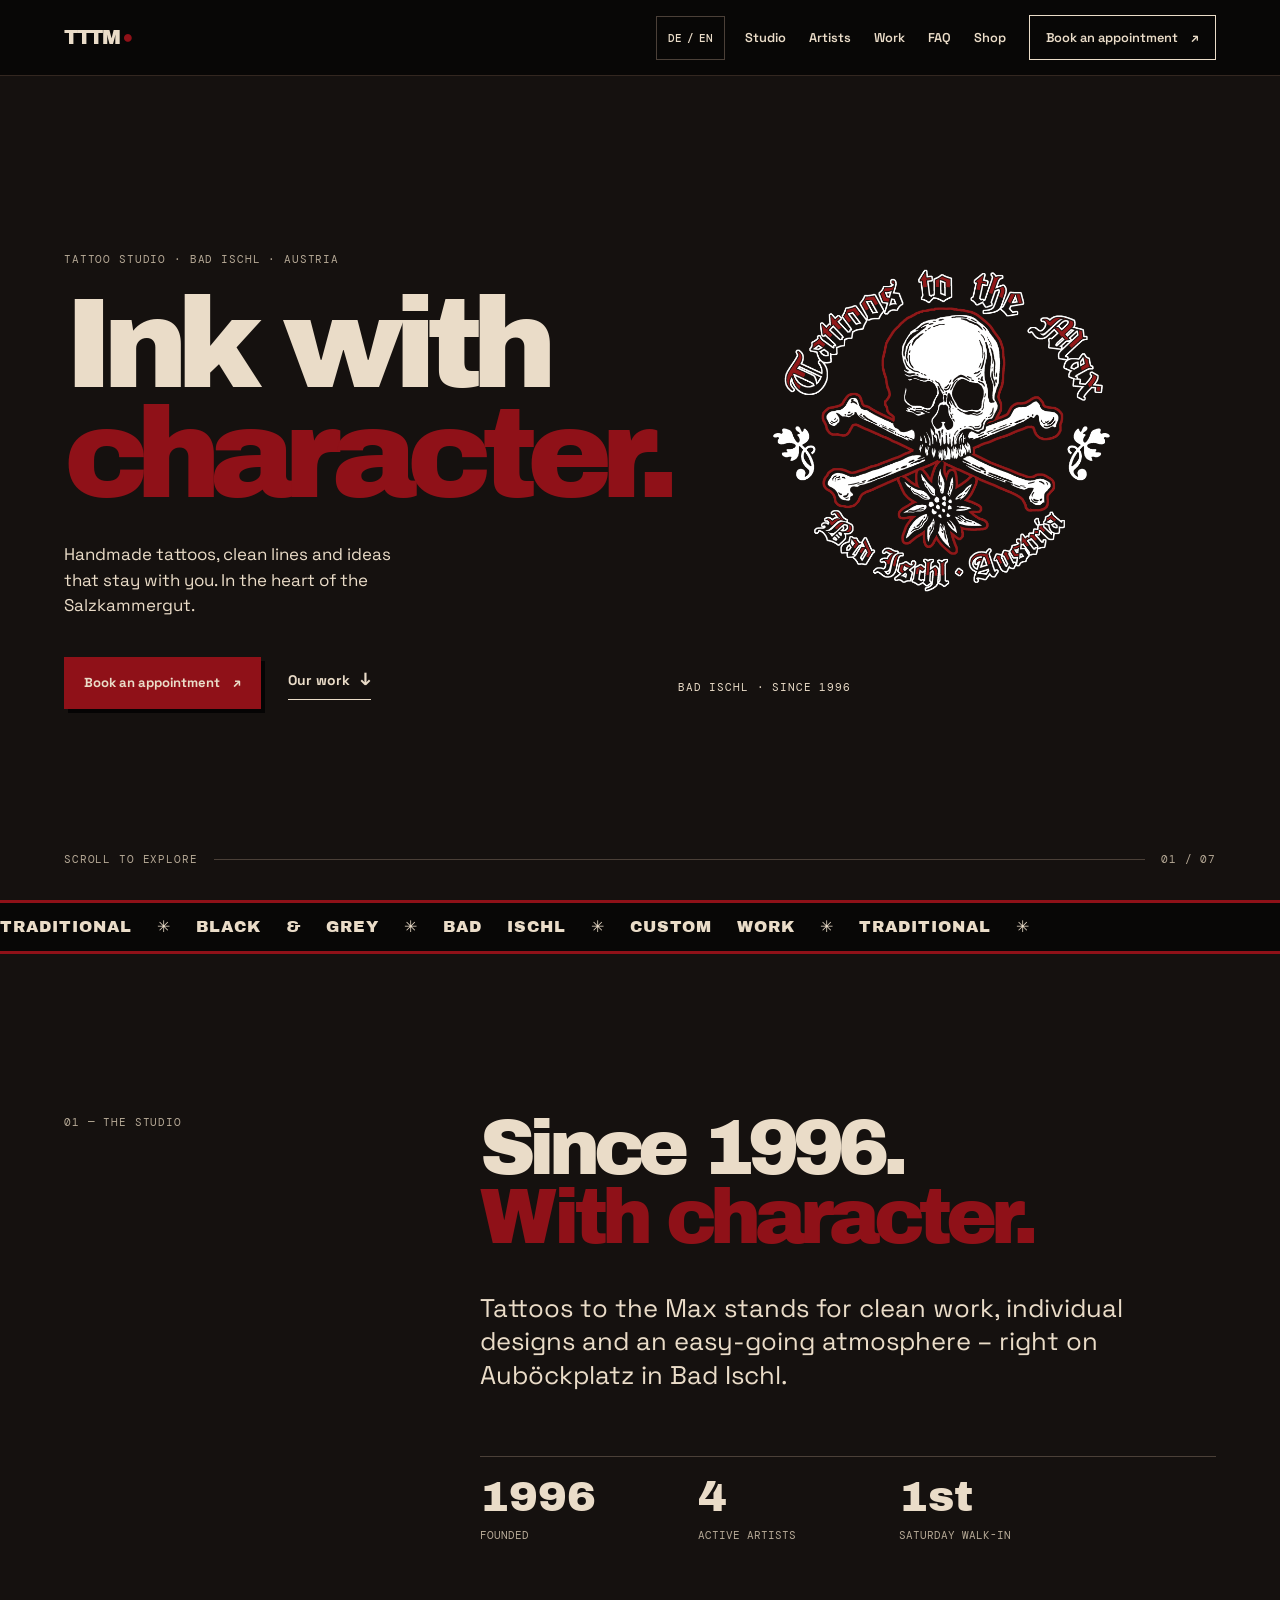
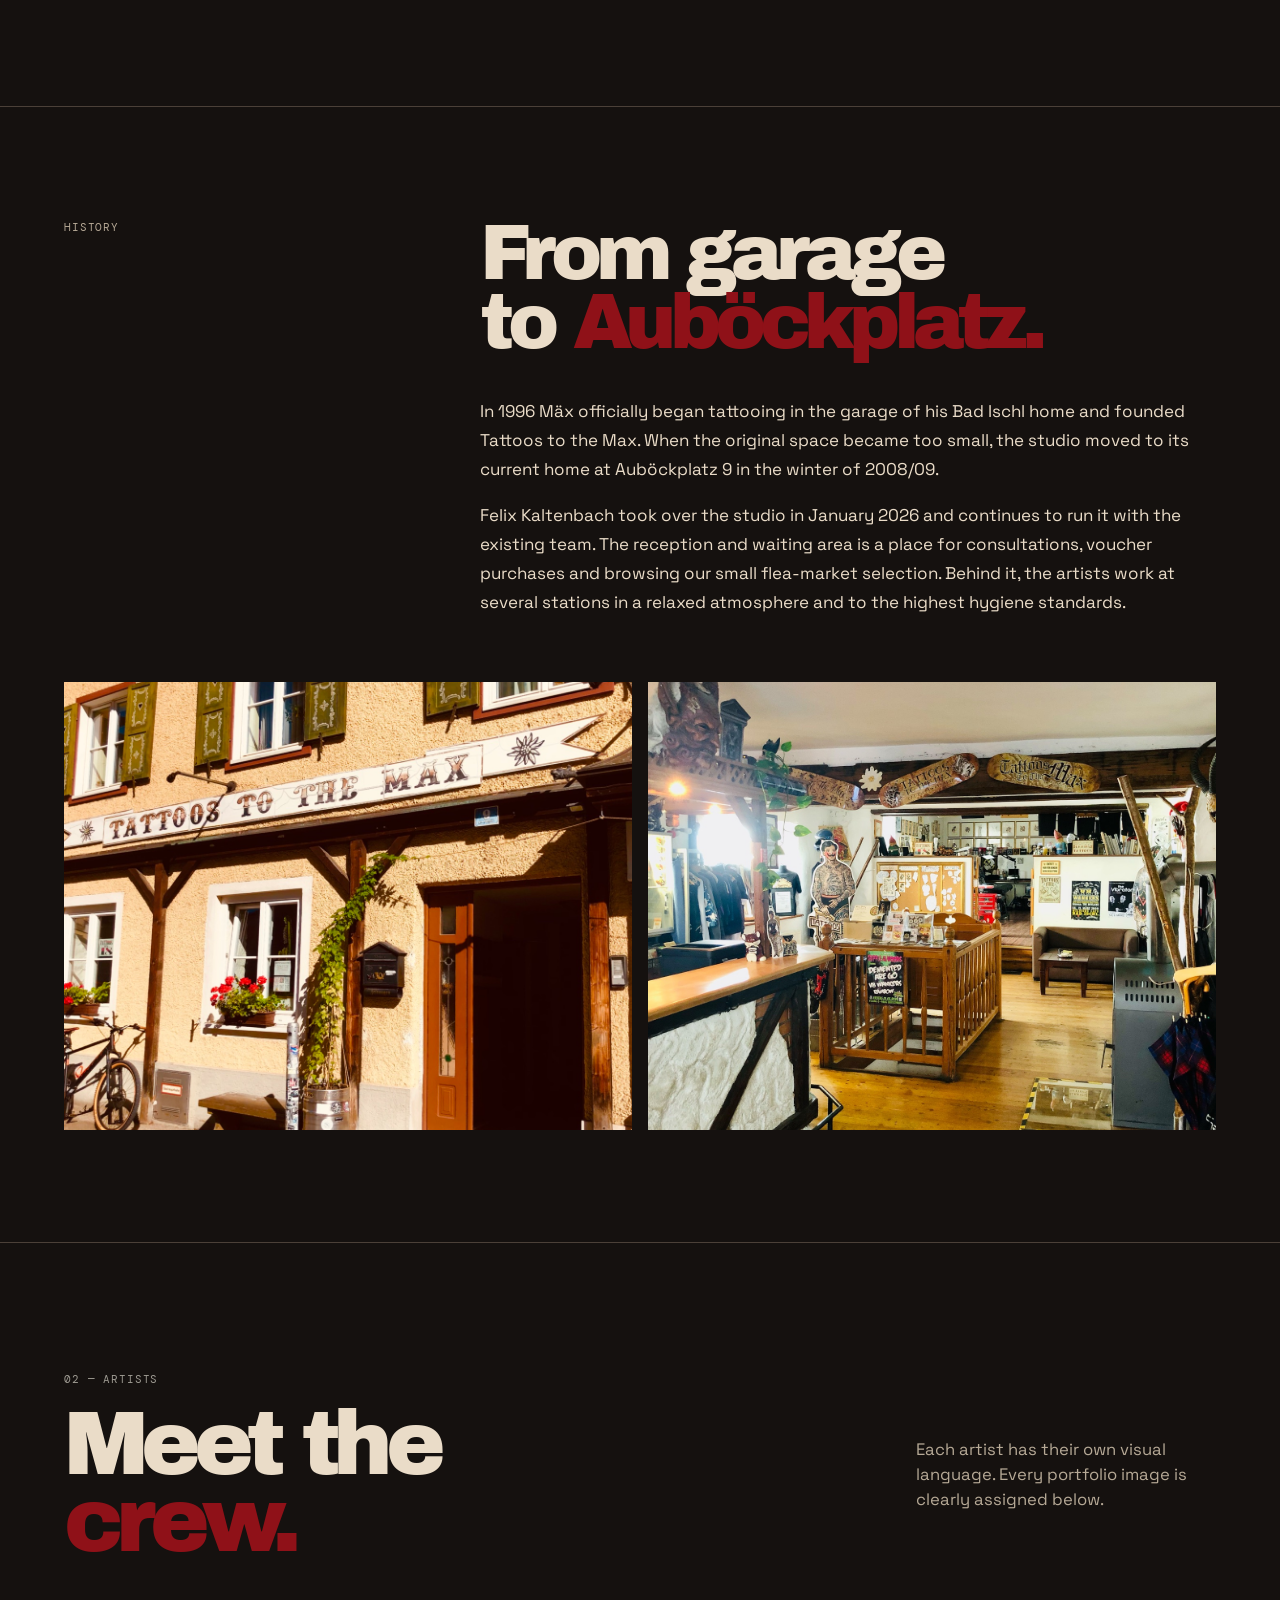
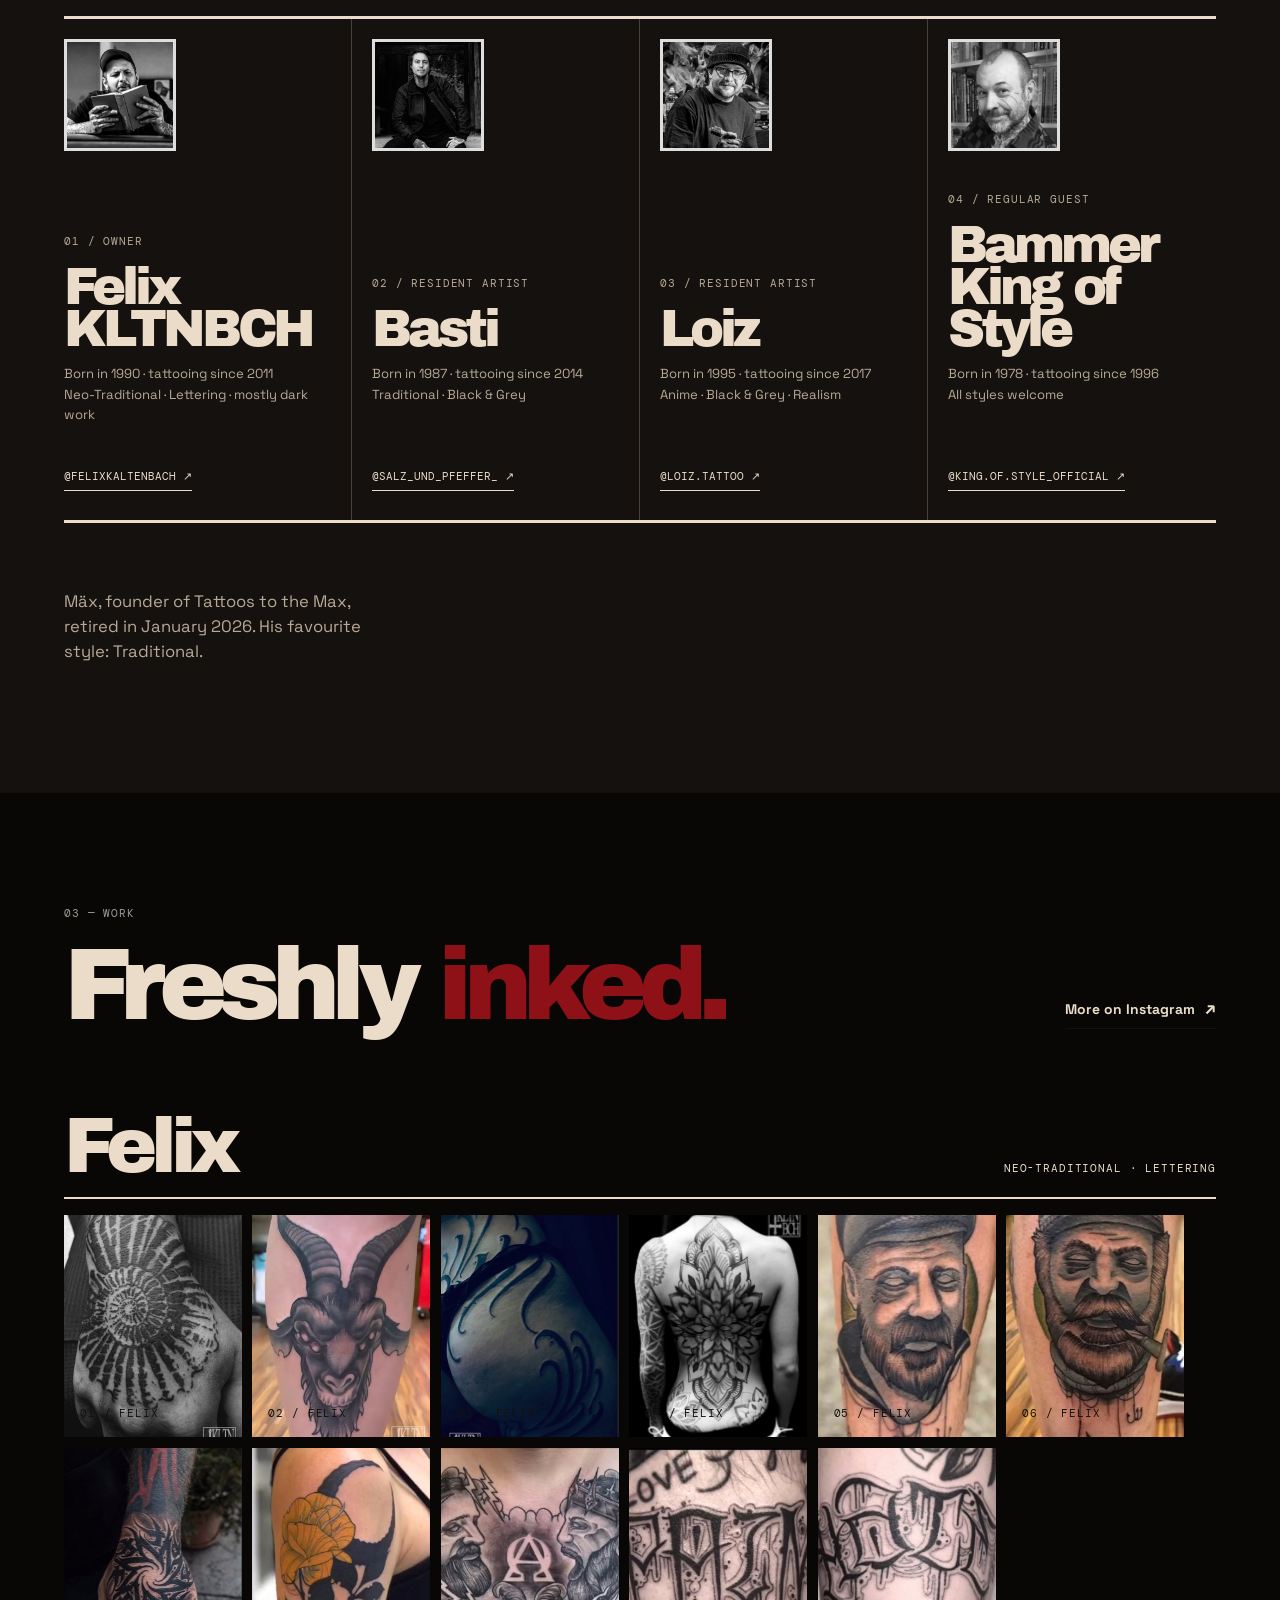
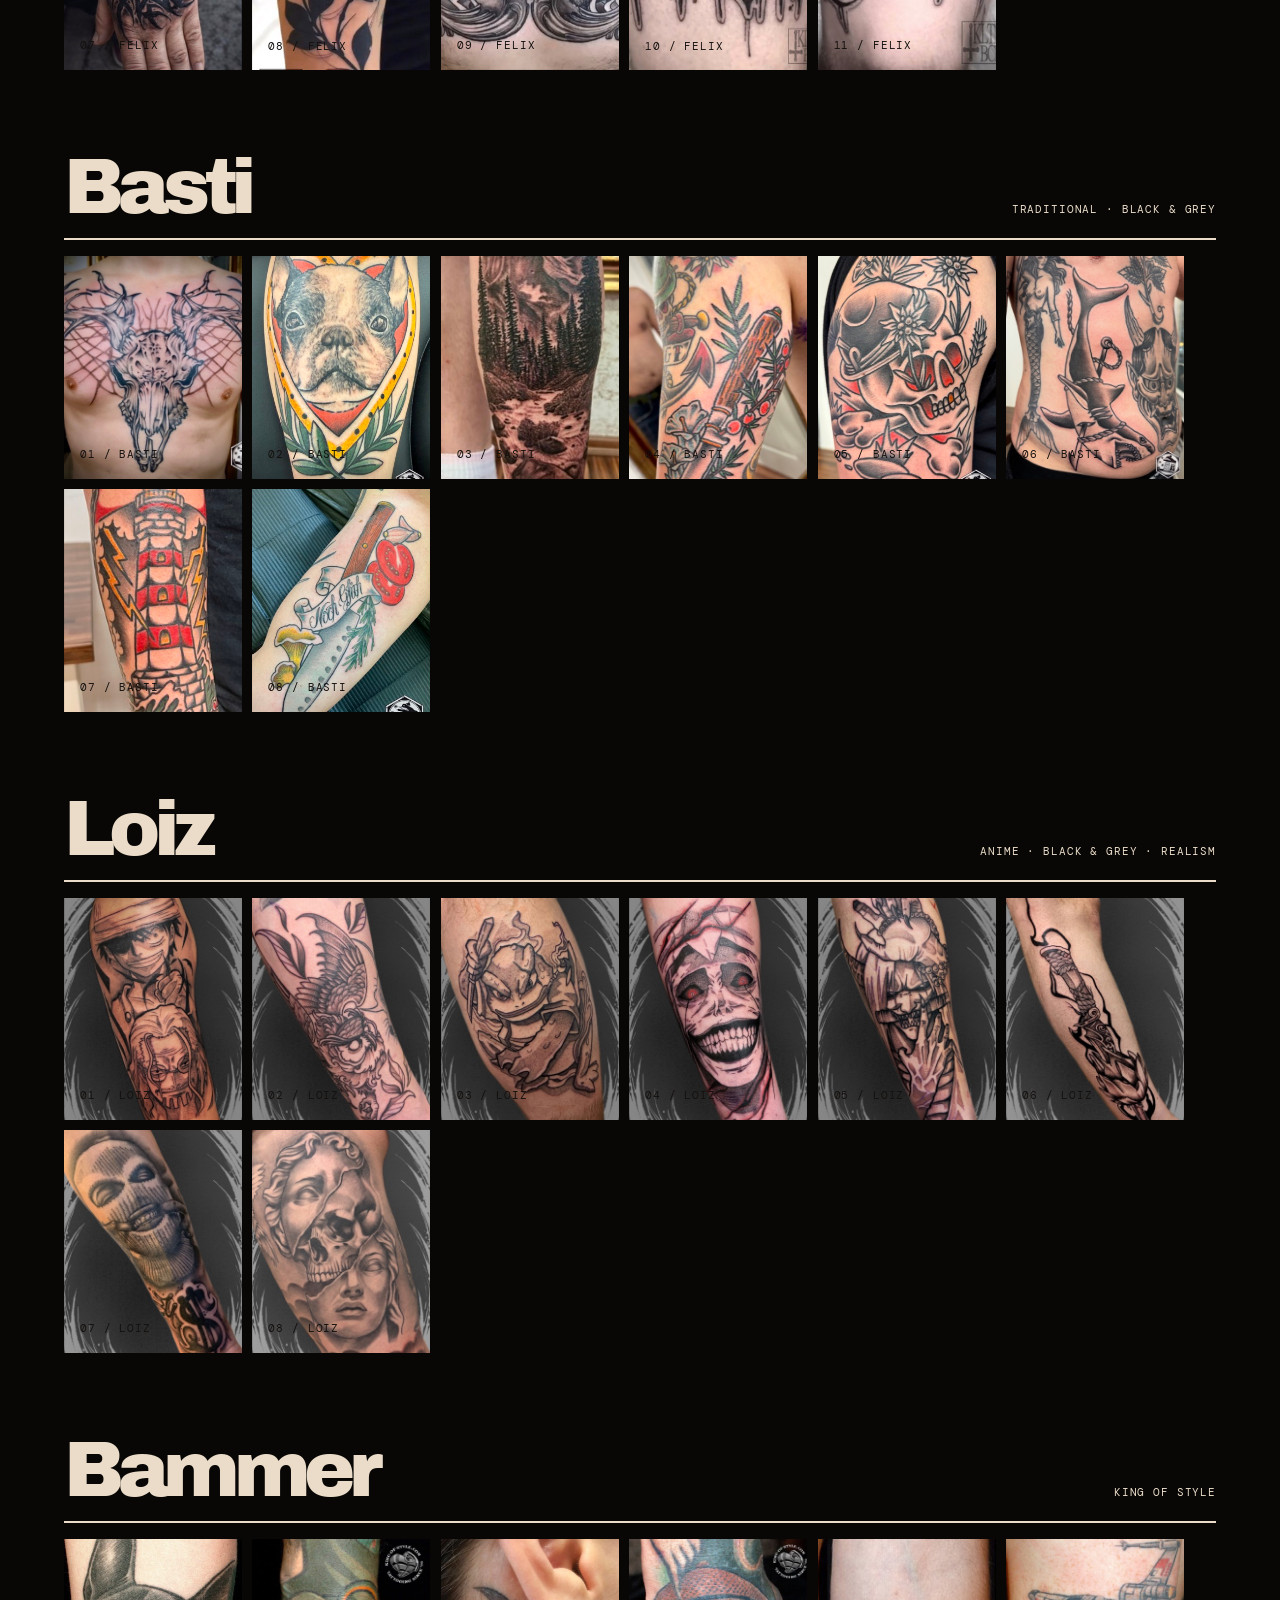
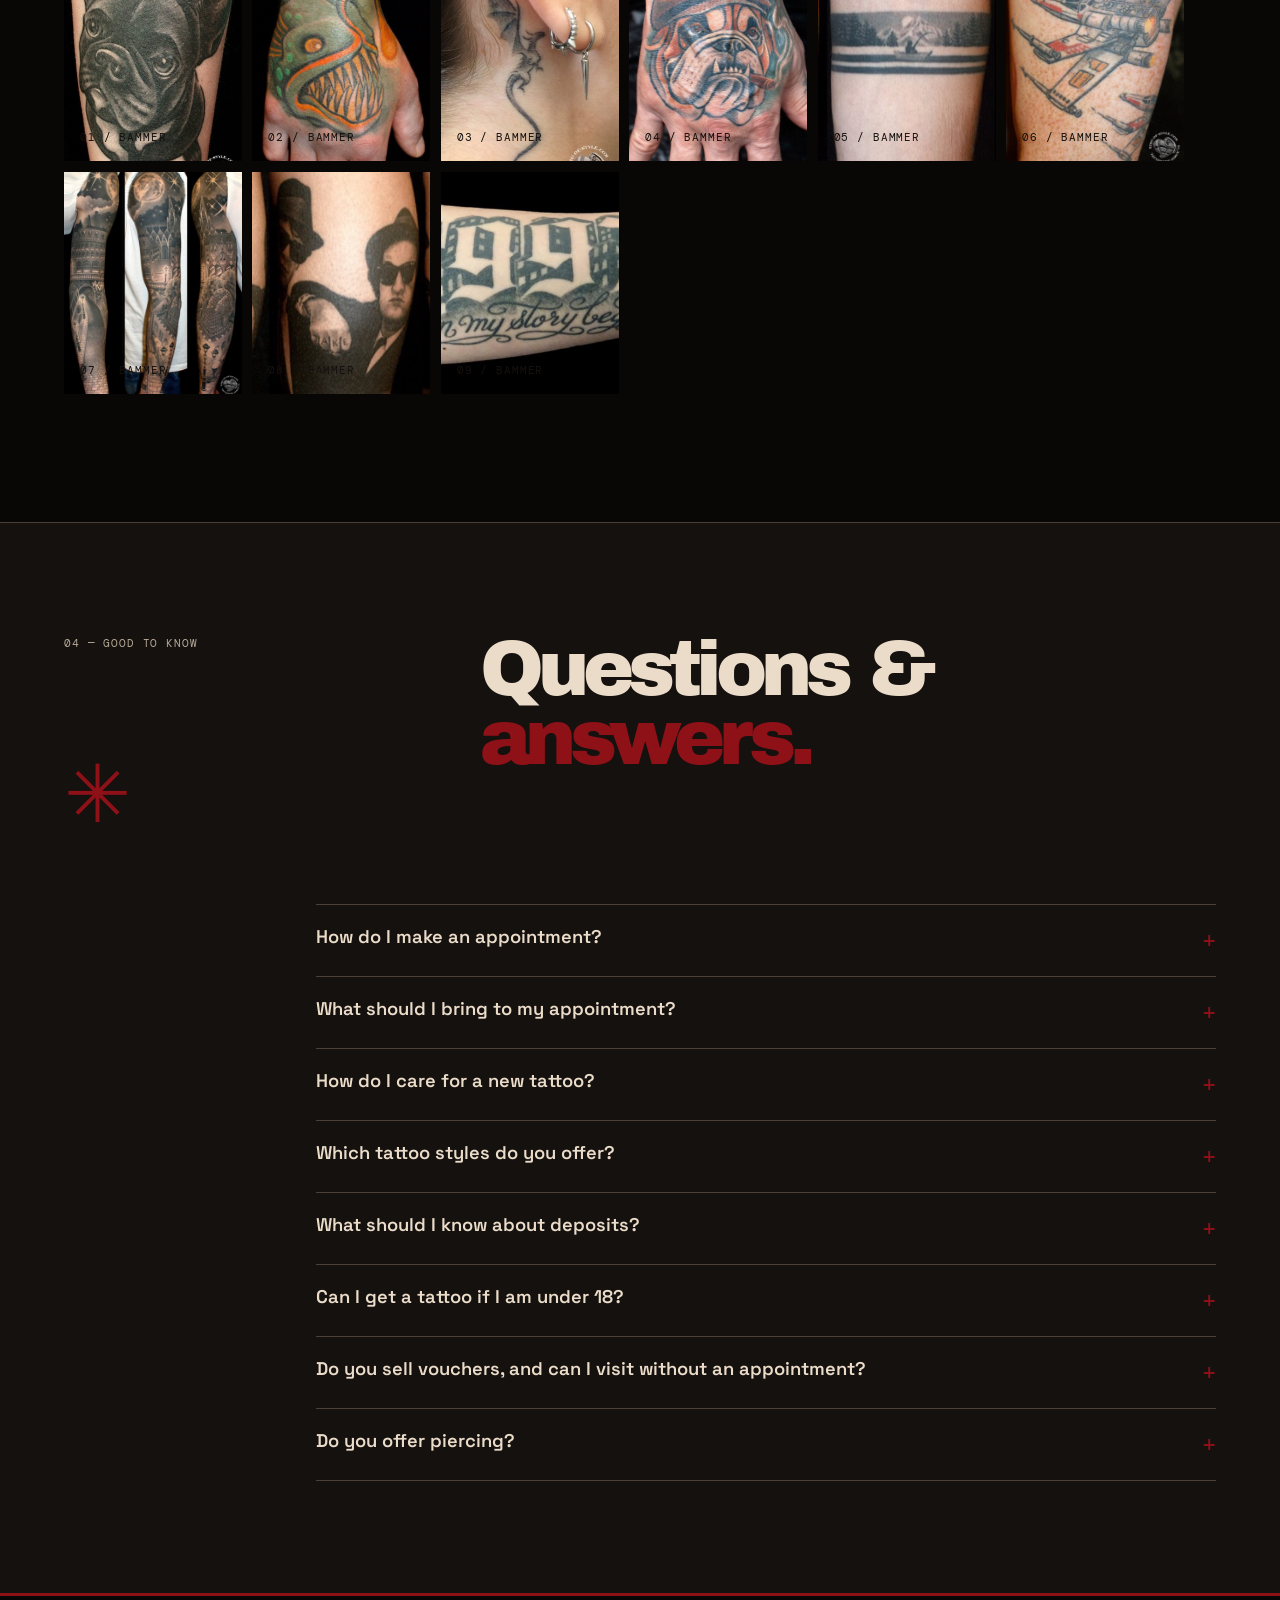
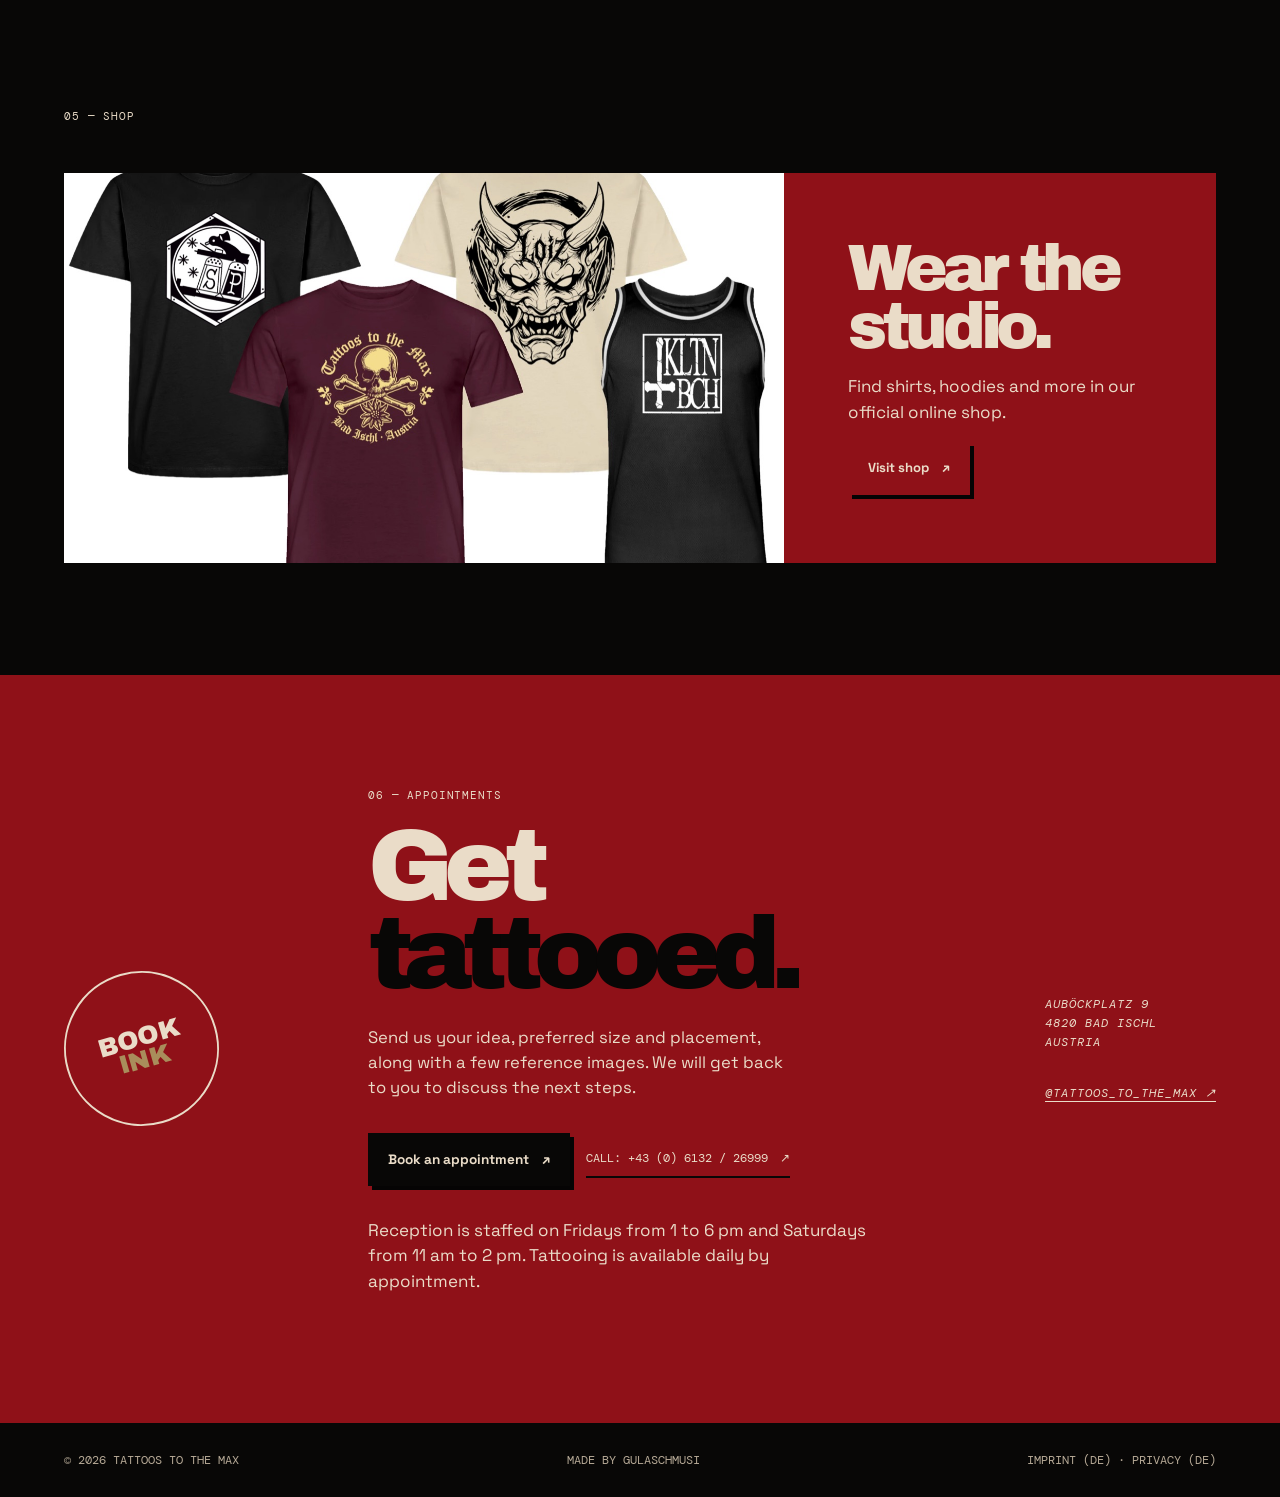
==== en/index.html @ 8491cf9b "update" ====
<!doctype html>
<html lang="en">
<head>
  <meta charset="UTF-8" /><meta name="viewport" content="width=device-width, initial-scale=1.0" />
  <meta name="description" content="Custom tattoos in Bad Ischl since 1996: Traditional, Black &amp; Grey, Realism, Anime, Lettering and more. Appointments and monthly walk-ins." />
  <meta name="robots" content="index,follow,max-image-preview:large" />
  <link rel="canonical" href="https://tattoostothemax.at/en/" /><link rel="alternate" hreflang="de" href="https://tattoostothemax.at/" /><link rel="alternate" hreflang="en" href="https://tattoostothemax.at/en/" /><link rel="alternate" hreflang="x-default" href="https://tattoostothemax.at/" />
  <meta property="og:type" content="website" /><meta property="og:locale" content="en_AT" /><meta property="og:locale:alternate" content="de_AT" /><meta property="og:site_name" content="Tattoos to the Max" />
  <meta property="og:title" content="Tattoo Studio in Bad Ischl | Tattoos to the Max" /><meta property="og:description" content="Custom tattoos, monthly walk-ins and personal consultations in the heart of Bad Ischl – since 1996." /><meta property="og:url" content="https://tattoostothemax.at/en/" /><meta property="og:image" content="https://tattoostothemax.at/assets/studio/brand/og-studio.jpg" /><meta property="og:image:width" content="1200" /><meta property="og:image:height" content="630" /><meta property="og:image:alt" content="Exterior of the Tattoos to the Max tattoo studio in Bad Ischl" />
  <meta name="twitter:card" content="summary_large_image" /><meta name="twitter:title" content="Tattoo Studio in Bad Ischl | Tattoos to the Max" /><meta name="twitter:description" content="Custom tattoos and personal consultations in Bad Ischl, Austria – since 1996." /><meta name="twitter:image" content="https://tattoostothemax.at/assets/studio/brand/og-studio.jpg" />
  <meta name="theme-color" content="#080706" /><link rel="icon" href="/favicon-512.png" type="image/png" sizes="512x512" /><link rel="apple-touch-icon" href="/apple-touch-icon-180.png" sizes="180x180" />
  <link rel="preconnect" href="https://fonts.googleapis.com" /><link rel="preconnect" href="https://fonts.gstatic.com" crossorigin />
  <link href="https://fonts.googleapis.com/css2?family=Archivo+Black&family=DM+Mono:wght@400;500&family=Space+Grotesk:wght@400;500;600;700&display=swap" rel="stylesheet" />
  <link rel="stylesheet" href="/styles.css" /><link rel="stylesheet" href="/artist-section.css" /><link rel="stylesheet" href="/content-site.css?v=9" />
  <title>Tattoo Studio in Bad Ischl | Tattoos to the Max</title>
  <script type="application/ld+json">
  {"@context":"https://schema.org","@graph":[{"@type":["LocalBusiness","TattooParlor"],"@id":"https://tattoostothemax.at/#studio","name":"Tattoos to the Max","description":"Tattoo studio in Bad Ischl for custom tattoos, Traditional, Black & Grey, Realism, Neo-Traditional, Lettering, Anime and fineline work.","url":"https://tattoostothemax.at/en/","logo":"https://tattoostothemax.at/assets/studio/brand/logo-red-white.png","image":["https://tattoostothemax.at/assets/studio/brand/og-studio.jpg","https://tattoostothemax.at/assets/studio/studio/studio-1.jpg","https://tattoostothemax.at/assets/studio/studio/studio-2.jpg"],"telephone":"+43613226999","email":"tattoostothemax@aon.at","foundingDate":"1996","founder":{"@type":"Person","name":"Mäx"},"paymentAccepted":"Cash","address":{"@type":"PostalAddress","streetAddress":"Auböckplatz 9","postalCode":"4820","addressLocality":"Bad Ischl","addressRegion":"Upper Austria","addressCountry":"AT"},"openingHoursSpecification":[{"@type":"OpeningHoursSpecification","dayOfWeek":"Friday","opens":"13:00","closes":"18:00"},{"@type":"OpeningHoursSpecification","dayOfWeek":"Saturday","opens":"11:00","closes":"14:00"}],"sameAs":["https://www.instagram.com/tattoos_to_the_max/","https://tattoos-to-the-max.myspreadshop.at/"],"hasOfferCatalog":{"@type":"OfferCatalog","name":"Tattoo services","itemListElement":[{"@type":"Offer","itemOffered":{"@type":"Service","name":"Custom tattoos"}},{"@type":"Offer","itemOffered":{"@type":"Service","name":"Walk-in tattoos"}}]}},{"@type":"WebSite","@id":"https://tattoostothemax.at/#website","url":"https://tattoostothemax.at/","name":"Tattoos to the Max","inLanguage":["de-AT","en"]},{"@type":"WebPage","@id":"https://tattoostothemax.at/en/#webpage","url":"https://tattoostothemax.at/en/","name":"Tattoo Studio in Bad Ischl | Tattoos to the Max","inLanguage":"en","isPartOf":{"@id":"https://tattoostothemax.at/#website"},"about":{"@id":"https://tattoostothemax.at/#studio"},"primaryImageOfPage":"https://tattoostothemax.at/assets/studio/brand/og-studio.jpg"}]}
  </script>
</head>
<body>
  <header class="site-header"><a class="brand" href="#top" aria-label="Tattoos to the Max home"><span class="brand-mark">TTTM</span><span class="brand-dot">●</span></a><div class="language-switch"><a href="/" aria-label="Auf Deutsch wechseln">DE <span aria-hidden="true">/</span> EN</a></div><button class="menu-toggle" type="button" aria-expanded="false" aria-controls="site-nav">Menu <span>+</span></button><nav id="site-nav" class="site-nav" aria-label="Main navigation"><a href="#studio">Studio</a><a href="#artists">Artists</a><a href="#work">Work</a><a href="#faq">FAQ</a><a href="#shop">Shop</a><a href="#contact" class="nav-cta">Book an appointment <span>↗</span></a><div class="mobile-language-switch"><a href="/" aria-label="Auf Deutsch wechseln">DE <span aria-hidden="true">/</span> EN</a></div></nav></header>
  <main id="top">
    <section class="hero section-pad"><div class="hero-copy"><p class="eyebrow">Tattoo studio · Bad Ischl · Austria</p><h1>Ink with<br /><em>character.</em></h1><p class="hero-intro">Handmade tattoos, clean lines and ideas that stay with you. In the heart of the Salzkammergut.</p><div class="hero-actions"><a class="button button-dark" href="#contact">Book an appointment <span>↗</span></a><a class="text-link" href="#work">Our work <span>↓</span></a></div></div><div class="hero-art"><img class="hero-logo" src="../assets/studio/brand/logo-red-white.png" width="1500" height="1372" alt="Tattoos to the Max" fetchpriority="high" /><span class="hero-caption mono">Bad Ischl · since 1996</span></div><div class="hero-footer mono"><span>Scroll to explore</span><span class="line"></span><span>01 / 07</span></div></section>
    <section class="marquee"><div>TRADITIONAL <span>✳</span> BLACK &amp; GREY <span>✳</span> BAD ISCHL <span>✳</span> CUSTOM WORK <span>✳</span> TRADITIONAL <span>✳</span></div></section>
    <section id="studio" class="intro section-pad split-section"><div><p class="eyebrow">01 — The studio</p></div><div class="section-content"><h2>Since 1996.<br /><span>With character.</span></h2><p class="large-copy">Tattoos to the Max stands for clean work, individual designs and an easy-going atmosphere – right on Auböckplatz in Bad Ischl.</p><div class="stat-row"><div><strong>1996</strong><small>founded</small></div><div><strong>4</strong><small>active artists</small></div><div><strong>1st</strong><small>saturday walk-in</small></div></div></div></section>
    <section class="studio-section section-pad"><div class="split-section"><p class="eyebrow">History</p><div class="section-content"><h2>From garage<br />to <span>Auböckplatz.</span></h2><p>In 1996 Mäx officially began tattooing in the garage of his Bad Ischl home and founded Tattoos to the Max. When the original space became too small, the studio moved to its current home at Auböckplatz 9 in the winter of 2008/09.</p><p>Felix Kaltenbach took over the studio in January 2026 and continues to run it with the existing team. The reception and waiting area is a place for consultations, voucher purchases and browsing our small flea-market selection. Behind it, the artists work at several stations in a relaxed atmosphere and to the highest hygiene standards.</p></div></div><div class="studio-grid"><img src="../assets/studio/studio/studio-1.jpg" width="1187" height="1600" alt="Exterior of Tattoos to the Max on Auböckplatz in Bad Ischl" loading="lazy" /><img src="../assets/studio/studio/studio-2.jpg" width="1401" height="1600" alt="Reception and work area at Tattoos to the Max" loading="lazy" /></div></section>
    <section id="artists" class="artists-section section-pad"><div class="section-heading"><div><p class="eyebrow">02 — Artists</p><h2>Meet the<br /><em>crew.</em></h2></div><p class="artists-intro">Each artist has their own visual language. Every portfolio image is clearly assigned below.</p></div><div class="artist-list">
      <article class="artist-card"><img src="../assets/studio/portraits/felix.jpg" width="1000" height="669" alt="Portrait of Felix Kaltenbach" loading="lazy" /><div><p class="artist-number mono">01 / Owner</p><h3>Felix<br />KLTNBCH</h3><p class="artist-meta"><span>Born in 1990 · tattooing since 2011</span><span>Neo-Traditional · Lettering · mostly dark work</span></p><a href="https://www.instagram.com/felixkaltenbach/" target="_blank" rel="noreferrer">@felixkaltenbach ↗</a></div></article>
      <article class="artist-card"><img src="../assets/studio/portraits/basti.jpg" width="809" height="1000" alt="Portrait of Basti" loading="lazy" /><div><p class="artist-number mono">02 / Resident artist</p><h3>Basti</h3><p class="artist-meta"><span>Born in 1987 · tattooing since 2014</span><span>Traditional · Black &amp; Grey</span></p><a href="https://www.instagram.com/salz_und_pfeffer_/" target="_blank" rel="noreferrer">@salz_und_pfeffer_ ↗</a></div></article>
      <article class="artist-card"><img src="../assets/studio/portraits/loiz.jpg" width="715" height="1000" alt="Portrait of Loiz" loading="lazy" /><div><p class="artist-number mono">03 / Resident artist</p><h3>Loiz</h3><p class="artist-meta"><span>Born in 1995 · tattooing since 2017</span><span>Anime · Black &amp; Grey · Realism</span></p><a href="https://www.instagram.com/loiz.tattoo/" target="_blank" rel="noreferrer">@loiz.tattoo ↗</a></div></article>
      <article class="artist-card"><img src="../assets/studio/portraits/bammer.jpg" width="1000" height="1000" alt="Portrait of Bammer" loading="lazy" /><div><p class="artist-number mono">04 / Regular guest</p><h3>Bammer<br />King of Style</h3><p class="artist-meta"><span>Born in 1978 · tattooing since 1996</span><span>All styles welcome</span></p><a href="https://www.instagram.com/king.of.style_official/" target="_blank" rel="noreferrer">@king.of.style_official ↗</a></div></article>
    </div><p class="artists-intro">Mäx, founder of Tattoos to the Max, retired in January 2026. His favourite style: Traditional.</p></section>
    <section id="work" class="work-section section-pad"><div class="section-heading"><div><p class="eyebrow">03 — Work</p><h2>Freshly <em>inked.</em></h2></div><a class="text-link" href="https://www.instagram.com/tattoos_to_the_max/" target="_blank" rel="noreferrer">More on Instagram <span>↗</span></a></div>
<div id="felix" class="artist-portfolio"><div class="portfolio-heading"><h3>Felix</h3><span class="mono">Neo-traditional · Lettering</span></div><div class="portfolio-gallery" data-gallery><button class="gallery-card" data-full="../assets/studio/portfolio/felix-1.jpg" aria-label="Open tattoo by Felix"><img src="../assets/studio/thumbs/felix-1.jpg" alt="Tattoo by Felix" loading="lazy" /><span class="card-label">01 / Felix</span></button><button class="gallery-card" data-full="../assets/studio/portfolio/felix-2.jpg" aria-label="Open tattoo by Felix"><img src="../assets/studio/thumbs/felix-2.jpg" alt="Tattoo by Felix" loading="lazy" /><span class="card-label">02 / Felix</span></button><button class="gallery-card" data-full="../assets/studio/portfolio/felix-3.jpg" aria-label="Open tattoo by Felix"><img src="../assets/studio/thumbs/felix-3.jpg" alt="Tattoo by Felix" loading="lazy" /><span class="card-label">03 / Felix</span></button><button class="gallery-card" data-full="../assets/studio/portfolio/felix-4.jpg" aria-label="Open tattoo by Felix"><img src="../assets/studio/thumbs/felix-4.jpg" alt="Tattoo by Felix" loading="lazy" /><span class="card-label">04 / Felix</span></button><button class="gallery-card" data-full="../assets/studio/portfolio/felix-5.jpg" aria-label="Open tattoo by Felix"><img src="../assets/studio/thumbs/felix-5.jpg" alt="Tattoo by Felix" loading="lazy" /><span class="card-label">05 / Felix</span></button><button class="gallery-card" data-full="../assets/studio/portfolio/felix-6.jpg" aria-label="Open tattoo by Felix"><img src="../assets/studio/thumbs/felix-6.jpg" alt="Tattoo by Felix" loading="lazy" /><span class="card-label">06 / Felix</span></button><button class="gallery-card" data-full="../assets/studio/portfolio/felix-7.jpg" aria-label="Open tattoo by Felix"><img src="../assets/studio/thumbs/felix-7.jpg" alt="Tattoo by Felix" loading="lazy" /><span class="card-label">07 / Felix</span></button><button class="gallery-card" data-full="../assets/studio/portfolio/felix-8.jpg" aria-label="Open tattoo by Felix"><img src="../assets/studio/thumbs/felix-8.jpg" alt="Tattoo by Felix" loading="lazy" /><span class="card-label">08 / Felix</span></button><button class="gallery-card" data-full="../assets/studio/portfolio/felix-9.jpg" aria-label="Open tattoo by Felix"><img src="../assets/studio/thumbs/felix-9.jpg" alt="Tattoo by Felix" loading="lazy" /><span class="card-label">09 / Felix</span></button><button class="gallery-card" data-full="../assets/studio/portfolio/felix-10.jpg" aria-label="Open tattoo by Felix"><img src="../assets/studio/thumbs/felix-10.jpg" alt="Tattoo by Felix" loading="lazy" /><span class="card-label">10 / Felix</span></button><button class="gallery-card" data-full="../assets/studio/portfolio/felix-11.jpg" aria-label="Open tattoo by Felix"><img src="../assets/studio/thumbs/felix-11.jpg" alt="Tattoo by Felix" loading="lazy" /><span class="card-label">11 / Felix</span></button></div></div>
<div id="basti" class="artist-portfolio"><div class="portfolio-heading"><h3>Basti</h3><span class="mono">Traditional · Black &amp; Grey</span></div><div class="portfolio-gallery" data-gallery><button class="gallery-card" data-full="../assets/studio/portfolio/basti-1.jpg" aria-label="Open tattoo by Basti"><img src="../assets/studio/thumbs/basti-1.jpg" alt="Tattoo by Basti" loading="lazy" /><span class="card-label">01 / Basti</span></button><button class="gallery-card" data-full="../assets/studio/portfolio/basti-2.jpg" aria-label="Open tattoo by Basti"><img src="../assets/studio/thumbs/basti-2.jpg" alt="Tattoo by Basti" loading="lazy" /><span class="card-label">02 / Basti</span></button><button class="gallery-card" data-full="../assets/studio/portfolio/basti-3.jpg" aria-label="Open tattoo by Basti"><img src="../assets/studio/thumbs/basti-3.jpg" alt="Tattoo by Basti" loading="lazy" /><span class="card-label">03 / Basti</span></button><button class="gallery-card" data-full="../assets/studio/portfolio/basti-4.jpg" aria-label="Open tattoo by Basti"><img src="../assets/studio/thumbs/basti-4.jpg" alt="Tattoo by Basti" loading="lazy" /><span class="card-label">04 / Basti</span></button><button class="gallery-card" data-full="../assets/studio/portfolio/basti-5.jpg" aria-label="Open tattoo by Basti"><img src="../assets/studio/thumbs/basti-5.jpg" alt="Tattoo by Basti" loading="lazy" /><span class="card-label">05 / Basti</span></button><button class="gallery-card" data-full="../assets/studio/portfolio/basti-6.jpg" aria-label="Open tattoo by Basti"><img src="../assets/studio/thumbs/basti-6.jpg" alt="Tattoo by Basti" loading="lazy" /><span class="card-label">06 / Basti</span></button><button class="gallery-card" data-full="../assets/studio/portfolio/basti-7.jpg" aria-label="Open tattoo by Basti"><img src="../assets/studio/thumbs/basti-7.jpg" alt="Tattoo by Basti" loading="lazy" /><span class="card-label">07 / Basti</span></button><button class="gallery-card" data-full="../assets/studio/portfolio/basti-8.jpg" aria-label="Open tattoo by Basti"><img src="../assets/studio/thumbs/basti-8.jpg" alt="Tattoo by Basti" loading="lazy" /><span class="card-label">08 / Basti</span></button></div></div>
<div id="loiz" class="artist-portfolio"><div class="portfolio-heading"><h3>Loiz</h3><span class="mono">Anime · Black &amp; Grey · Realism</span></div><div class="portfolio-gallery" data-gallery><button class="gallery-card" data-full="../assets/studio/portfolio/loiz-1.jpg" aria-label="Open tattoo by Loiz"><img src="../assets/studio/thumbs/loiz-1.jpg" alt="Tattoo by Loiz" loading="lazy" /><span class="card-label">01 / Loiz</span></button><button class="gallery-card" data-full="../assets/studio/portfolio/loiz-2.jpg" aria-label="Open tattoo by Loiz"><img src="../assets/studio/thumbs/loiz-2.jpg" alt="Tattoo by Loiz" loading="lazy" /><span class="card-label">02 / Loiz</span></button><button class="gallery-card" data-full="../assets/studio/portfolio/loiz-3.jpg" aria-label="Open tattoo by Loiz"><img src="../assets/studio/thumbs/loiz-3.jpg" alt="Tattoo by Loiz" loading="lazy" /><span class="card-label">03 / Loiz</span></button><button class="gallery-card" data-full="../assets/studio/portfolio/loiz-4.jpg" aria-label="Open tattoo by Loiz"><img src="../assets/studio/thumbs/loiz-4.jpg" alt="Tattoo by Loiz" loading="lazy" /><span class="card-label">04 / Loiz</span></button><button class="gallery-card" data-full="../assets/studio/portfolio/loiz-5.jpg" aria-label="Open tattoo by Loiz"><img src="../assets/studio/thumbs/loiz-5.jpg" alt="Tattoo by Loiz" loading="lazy" /><span class="card-label">05 / Loiz</span></button><button class="gallery-card" data-full="../assets/studio/portfolio/loiz-6.jpg" aria-label="Open tattoo by Loiz"><img src="../assets/studio/thumbs/loiz-6.jpg" alt="Tattoo by Loiz" loading="lazy" /><span class="card-label">06 / Loiz</span></button><button class="gallery-card" data-full="../assets/studio/portfolio/loiz-7.jpg" aria-label="Open tattoo by Loiz"><img src="../assets/studio/thumbs/loiz-7.jpg" alt="Tattoo by Loiz" loading="lazy" /><span class="card-label">07 / Loiz</span></button><button class="gallery-card" data-full="../assets/studio/portfolio/loiz-8.jpg" aria-label="Open tattoo by Loiz"><img src="../assets/studio/thumbs/loiz-8.jpg" alt="Tattoo by Loiz" loading="lazy" /><span class="card-label">08 / Loiz</span></button></div></div>
<div id="bammer" class="artist-portfolio"><div class="portfolio-heading"><h3>Bammer</h3><span class="mono">King of Style</span></div><div class="portfolio-gallery" data-gallery><button class="gallery-card" data-full="../assets/studio/portfolio/bammer-1.jpg" aria-label="Open tattoo by Bammer"><img src="../assets/studio/thumbs/bammer-1.jpg" alt="Tattoo by Bammer" loading="lazy" /><span class="card-label">01 / Bammer</span></button><button class="gallery-card" data-full="../assets/studio/portfolio/bammer-2.jpg" aria-label="Open tattoo by Bammer"><img src="../assets/studio/thumbs/bammer-2.jpg" alt="Tattoo by Bammer" loading="lazy" /><span class="card-label">02 / Bammer</span></button><button class="gallery-card" data-full="../assets/studio/portfolio/bammer-3.jpg" aria-label="Open tattoo by Bammer"><img src="../assets/studio/thumbs/bammer-3.jpg" alt="Tattoo by Bammer" loading="lazy" /><span class="card-label">03 / Bammer</span></button><button class="gallery-card" data-full="../assets/studio/portfolio/bammer-4.jpg" aria-label="Open tattoo by Bammer"><img src="../assets/studio/thumbs/bammer-4.jpg" alt="Tattoo by Bammer" loading="lazy" /><span class="card-label">04 / Bammer</span></button><button class="gallery-card" data-full="../assets/studio/portfolio/bammer-5.jpg" aria-label="Open tattoo by Bammer"><img src="../assets/studio/thumbs/bammer-5.jpg" alt="Tattoo by Bammer" loading="lazy" /><span class="card-label">05 / Bammer</span></button><button class="gallery-card" data-full="../assets/studio/portfolio/bammer-6.jpg" aria-label="Open tattoo by Bammer"><img src="../assets/studio/thumbs/bammer-6.jpg" alt="Tattoo by Bammer" loading="lazy" /><span class="card-label">06 / Bammer</span></button><button class="gallery-card" data-full="../assets/studio/portfolio/bammer-7.jpg" aria-label="Open tattoo by Bammer"><img src="../assets/studio/thumbs/bammer-7.jpg" alt="Tattoo by Bammer" loading="lazy" /><span class="card-label">07 / Bammer</span></button><button class="gallery-card" data-full="../assets/studio/portfolio/bammer-8.jpg" aria-label="Open tattoo by Bammer"><img src="../assets/studio/thumbs/bammer-8.jpg" alt="Tattoo by Bammer" loading="lazy" /><span class="card-label">08 / Bammer</span></button><button class="gallery-card" data-full="../assets/studio/portfolio/bammer-9.jpg" aria-label="Open tattoo by Bammer"><img src="../assets/studio/thumbs/bammer-9.jpg" alt="Tattoo by Bammer" loading="lazy" /><span class="card-label">09 / Bammer</span></button></div></div>
    </section>
    <section id="faq" class="faq-section section-pad"><div class="split-section"><div><p class="eyebrow">04 — Good to know</p><span class="info-symbol">✳</span></div><div class="section-content"><h2>Questions &amp;<br /><span>answers.</span></h2></div></div><div class="faq-list">
      <details><summary>How do I make an appointment?</summary><div class="faq-answer"><p>Visit us during reception hours, or send your request by email or Instagram DM. Tell us as much as possible about your idea, placement and size, and add relevant reference images. We will match you with the right artist and arrange a consultation or appointment.</p><p>We begin drawing once an appointment has been agreed; drafts are not sent in advance. Any final changes are worked out together on the day.</p></div></details>
      <details><summary>What should I bring to my appointment?</summary><div class="faq-answer"><p>Please arrive well rested, having eaten, and in comfortable clothes that may get stained. The skin to be tattooed should be uninjured, free from sunburn, unshaven and easy to access. Pillows, books and snacks are welcome; please do not bring friends or family to the session.</p><p>At present, we accept cash only.</p></div></details>
      <details><summary>How do I care for a new tattoo?</summary><div class="faq-answer"><p>A tattoo needs at least three weeks to heal. Follow your artist’s individual advice for cling film or healing patch. Always wash your hands before contact, keep the tattoo clean and use only a very thin layer of healing ointment if needed. Do not scratch or over-moisturise.</p><p>During healing, avoid sun, sauna, tanning beds, chlorinated or salt water, massages and friction. Contact us immediately if you are unsure or notice a problem.</p></div></details>
      <details><summary>Which tattoo styles do you offer?</summary><div class="faq-answer"><p>We offer Traditional, Black &amp; Grey, Realism, Neo-Traditional, Lettering, Anime, durable fine-line tattoos and more. Visiting artists expand the range further.</p></div></details>
      <details><summary>What should I know about deposits?</summary><div class="faq-answer"><p>We may agree on a cash deposit to secure your appointment. It is deducted from the final tattoo price. The deposit remains valid if you cancel or reschedule at least three working days in advance; it may be forfeited after a later cancellation or a no-show.</p></div></details>
      <details><summary>Can I get a tattoo if I am under 18?</summary><div class="faq-answer"><p>We do not tattoo anyone under 16. For clients aged 16 or 17, we make a responsible decision on a case-by-case basis and require written consent from a verifiable legal guardian.</p></div></details>
      <details><summary>Do you sell vouchers, and can I visit without an appointment?</summary><div class="faq-answer"><p>Vouchers of any value are available at the studio for cash and can be redeemed with any of our artists. The first Saturday of every month is Walk-in Day for tattoos up to palm size; sign-up is from 11 am to 12 noon. If you want to visit spontaneously outside reception hours, please check with us first to make sure someone is available.</p></div></details>
      <details><summary>Do you offer piercing?</summary><div class="faq-answer"><p>No. We tattoo exclusively.</p></div></details>
    </div></section>
    <section id="shop" class="shop-section section-pad"><p class="eyebrow">05 — Shop</p><div class="merch-card"><img src="../assets/studio/studio/merch.jpg" width="1400" height="990" alt="Tattoos to the Max merchandise" loading="lazy" /><div class="merch-copy"><h3>Wear the<br />studio.</h3><p>Find shirts, hoodies and more in our official online shop.</p><a class="button button-dark" href="https://tattoos-to-the-max.myspreadshop.at/" target="_blank" rel="noreferrer">Visit shop <span>↗</span></a></div></div></section>
    <section id="contact" class="contact-section section-pad"><div class="contact-stamp">BOOK<br /><span>INK</span></div><div class="contact-copy"><p class="eyebrow">06 — Appointments</p><h2>Get<br /><em>tattooed.</em></h2><p class="contact-lede">Send us your idea, preferred size and placement, along with a few reference images. We will get back to you to discuss the next steps.</p><div class="contact-actions"><a class="button button-red" href="mailto:tattoostothemax@aon.at">Book an appointment <span>↗</span></a><a class="phone-cta" href="tel:+43613226999">Call: +43 (0) 6132 / 26999 <span>↗</span></a></div><p class="contact-extra">Reception is staffed on Fridays from 1 to 6 pm and Saturdays from 11 am to 2 pm. Tattooing is available daily by appointment.</p></div><address class="contact-details mono"><p>Auböckplatz 9<br />4820 Bad Ischl<br />Austria</p><p><a href="https://www.instagram.com/tattoos_to_the_max/" target="_blank" rel="noreferrer">@tattoos_to_the_max ↗</a></p></address></section>
  </main>
  <footer class="site-footer section-pad"><span>© 2026 Tattoos to the Max</span><span>Made by <a href="https://gulaschmusi.at" target="_blank" rel="noreferrer">Gulaschmusi</a></span><span><a href="../impressum.html">Imprint (DE)</a> · <a href="../datenschutz.html">Privacy (DE)</a></span></footer>
  <dialog class="lightbox" data-lightbox><button class="lightbox-close" data-close aria-label="Close gallery">×</button><img data-lightbox-image alt="" /></dialog><script src="../script.js"></script>
</body></html>
---- styles.css ----
:root {
    --paper: #f4efe5;
    --ink: #151515;
    --red: #e43d2e;
    --yellow: #f2bd35;
    --muted: #716e66;
    --border: #cfc8bb;
    --display: 'Archivo Black', Impact, sans-serif;
    --body: 'Space Grotesk', Arial, sans-serif;
    --mono: 'DM Mono', monospace
}

* {
    box-sizing: border-box
}

html {
    scroll-behavior: smooth
}

body {
    margin: 0;
    background: var(--paper);
    color: var(--ink);
    font-family: var(--body);
    font-size: 16px
}

a {
    color: inherit;
    text-decoration: none
}

button {
    font: inherit
}

.section-pad {
    padding-left: clamp(1.25rem, 5vw, 6.5rem);
    padding-right: clamp(1.25rem, 5vw, 6.5rem)
}

.mono,
.eyebrow,
.card-label {
    font-family: var(--mono);
    font-size: .67rem;
    letter-spacing: .08em;
    text-transform: uppercase
}

.eyebrow {
    color: var(--muted);
    margin: 0
}

.site-header {
    height: 76px;
    display: flex;
    align-items: center;
    justify-content: space-between;
    padding: 0 clamp(1.25rem, 5vw, 6.5rem);
    border-bottom: 1px solid var(--border);
    position: relative;
    z-index: 5
}

.brand {
    font-family: var(--display);
    font-size: 1.25rem;
    letter-spacing: -.07em
}

.brand-dot {
    color: var(--red);
    font-size: .9em;
    margin-left: 3px
}

.menu-toggle {
    display: none;
    border: 0;
    background: none;
    text-transform: uppercase;
    font: 500 .7rem var(--mono)
}

.menu-toggle span {
    font-size: 1.1rem;
    margin-left: 8px
}

.site-nav {
    display: flex;
    align-items: center;
    gap: clamp(1.4rem, 3vw, 3.5rem);
    font-size: .85rem;
    font-weight: 600
}

.nav-cta {
    border: 1px solid var(--ink);
    border-radius: 100px;
    padding: .7rem 1rem
}

.nav-cta span,
.button span {
    margin-left: .6rem
}

.hero {
    min-height: calc(100vh - 76px);
    display: grid;
    grid-template-columns: 1fr 1fr;
    align-items: center;
    position: relative;
    padding-top: 4rem;
    padding-bottom: 5rem;
    overflow: hidden
}

.hero-copy {
    position: relative;
    z-index: 1
}

.hero h1,
.contact-section h2,
.section-heading h2 {
    font: normal clamp(4.3rem, 10vw, 10.5rem)/.86 var(--display);
    letter-spacing: -.085em;
    margin: 1.4rem 0 2rem
}

.hero h1 em,
.section-heading h2 em,
.contact-section h2 em {
    font-style: normal;
    color: var(--red)
}

.hero-intro {
    max-width: 330px;
    line-height: 1.5;
    color: #4d4a44
}

.hero-actions {
    display: flex;
    align-items: center;
    gap: 1.7rem;
    margin-top: 2.4rem
}

.button {
    display: inline-block;
    padding: 1rem 1.25rem;
    border-radius: 100px;
    font-size: .82rem;
    font-weight: 700;
    transition: transform .2s
}

.button:hover {
    transform: translateY(-3px)
}

.button-dark {
    background: var(--ink);
    color: var(--paper)
}

.button-red {
    background: var(--red);
    color: var(--paper);
    font-size: .85rem
}

.text-link {
    font-size: .8rem;
    font-weight: 700;
    border-bottom: 1px solid var(--ink);
    padding-bottom: .35rem
}

.text-link span {
    font-size: 1.1rem;
    margin-left: .4rem
}

.hero-art {
    height: min(78vh, 700px);
    position: relative;
    margin-left: 5%;
    align-self: stretch;
    display: flex;
    align-items: center;
    justify-content: center
}

.hero-image {
    height: 88%;
    width: 74%;
    background: linear-gradient(150deg, transparent 10%, rgba(0, 0, 0, .1)), url('https://images.unsplash.com/photo-1590246814883-57c511e15b4c?auto=format&fit=crop&w=1000&q=85') center/cover;
    filter: grayscale(1);
    position: relative;
    z-index: 1
}

.sunburst {
    position: absolute;
    width: 72%;
    aspect-ratio: 1;
    background: repeating-conic-gradient(from 5deg, #f2bd35 0 8deg, transparent 8deg 19deg);
    border-radius: 50%;
    opacity: .9
}

.hero-sticker {
    position: absolute;
    z-index: 2;
    right: 0;
    top: 14%;
    background: var(--red);
    color: var(--paper);
    border-radius: 50%;
    width: 112px;
    height: 112px;
    display: grid;
    place-content: center;
    text-align: center;
    font: normal 1.05rem/.9 var(--display);
    transform: rotate(13deg)
}

.hero-sticker b {
    color: var(--yellow)
}

.hero-caption {
    position: absolute;
    z-index: 2;
    bottom: 6%;
    left: 4%;
    line-height: 1.5
}

.hero-footer {
    position: absolute;
    bottom: 2rem;
    left: clamp(1.25rem, 5vw, 6.5rem);
    right: clamp(1.25rem, 5vw, 6.5rem);
    display: flex;
    align-items: center;
    gap: 1rem;
    color: var(--muted)
}

.hero-footer .line {
    height: 1px;
    background: var(--border);
    flex: 1
}

.marquee {
    background: var(--red);
    color: var(--paper);
    white-space: nowrap;
    overflow: hidden;
    padding: .9rem 0;
    font: normal 1rem var(--display);
    letter-spacing: .06em
}

.marquee div {
    word-spacing: 1.2rem;
    animation: move 25s linear infinite
}

@keyframes move {
    to {
        transform: translateX(-30%)
    }
}

.split-section {
    display: grid;
    grid-template-columns: 1fr 2fr;
    gap: 3rem
}

.intro {
    padding-top: 10rem;
    padding-bottom: 10rem
}

.section-content h2 {
    font: normal clamp(3rem, 6vw, 6.6rem)/.9 var(--display);
    letter-spacing: -.08em;
    margin: 0 0 2.5rem
}

.section-content h2 span {
    color: var(--red)
}

.large-copy {
    max-width: 650px;
    font-size: clamp(1.2rem, 2vw, 1.8rem);
    line-height: 1.3
}

.stat-row {
    display: flex;
    gap: clamp(2rem, 8vw, 8rem);
    margin-top: 4rem;
    border-top: 1px solid var(--border);
    padding-top: 1rem
}

.stat-row strong {
    font: normal 2.7rem var(--display);
    display: block
}

.stat-row small {
    font: .68rem var(--mono);
    text-transform: uppercase;
    color: var(--muted)
}

.work-section {
    background: var(--ink);
    color: var(--paper);
    padding-top: 7rem;
    padding-bottom: 8rem
}

.section-heading {
    display: flex;
    justify-content: space-between;
    align-items: end;
    margin-bottom: 3.5rem
}

.section-heading .eyebrow {
    color: #9e9b92
}

.section-heading h2 {
    font-size: clamp(3.8rem, 8vw, 8rem);
    margin: 1.2rem 0 0
}

.section-heading .text-link {
    border-color: var(--paper)
}

.gallery {
    display: grid;
    grid-template-columns: 1.05fr 1.5fr .75fr;
    grid-template-rows: 310px 220px;
    gap: 1rem
}

.gallery-card {
    border: 0;
    padding: 0;
    overflow: hidden;
    position: relative;
    background: #333;
    text-align: left;
    color: var(--paper);
    cursor: pointer
}

.gallery-card img {
    width: 100%;
    height: 100%;
    object-fit: cover;
    filter: grayscale(1);
    transition: transform .5s, filter .5s
}

.gallery-card:hover img {
    transform: scale(1.05);
    filter: grayscale(0)
}

.card-tall {
    grid-row: span 2
}

.card-wide {
    grid-column: span 1
}

.card-small {
    grid-column: 3
}

.card-label {
    position: absolute;
    bottom: 1rem;
    left: 1rem
}

.info-section {
    padding-top: 9rem;
    padding-bottom: 9rem
}

.info-symbol {
    color: var(--red);
    font-size: 5rem;
    display: block;
    margin-top: 5rem
}

.info-grid {
    display: grid;
    grid-template-columns: repeat(3, 1fr);
    gap: 2rem
}

.info-grid h3 {
    font: normal 1.7rem var(--display);
    letter-spacing: -.05em;
    margin: 0 0 1rem
}

.info-grid p {
    color: var(--muted);
    font-size: .92rem;
    line-height: 1.5;
    margin: 0
}

.contact-section {
    background: var(--yellow);
    display: grid;
    grid-template-columns: 1fr 2fr 1fr;
    gap: 2rem;
    align-items: center;
    padding-top: 7rem;
    padding-bottom: 7rem;
    position: relative;
    overflow: hidden
}

.contact-section h2 {
    font-size: clamp(4rem, 8vw, 8rem);
    margin: 1.2rem 0 2.5rem
}

.contact-stamp {
    border: 2px solid var(--ink);
    border-radius: 50%;
    width: 155px;
    height: 155px;
    display: grid;
    place-content: center;
    text-align: center;
    font: normal 1.6rem/.85 var(--display);
    transform: rotate(-16deg)
}

.contact-stamp span {
    color: var(--red)
}

.contact-details {
    font-size: .72rem;
    line-height: 1.5;
    justify-self: end
}

.contact-details p+p {
    margin-top: 2rem
}

.contact-details a {
    text-decoration: underline;
    text-underline-offset: 4px
}

.site-footer {
    min-height: 74px;
    display: flex;
    align-items: center;
    justify-content: space-between;
    gap: 1rem;
    font: .6rem var(--mono);
    text-transform: uppercase;
    color: var(--muted)
}

.lightbox {
    border: 0;
    padding: 0;
    background: transparent;
    max-width: min(90vw, 1000px)
}

.lightbox::backdrop {
    background: rgba(0, 0, 0, .88)
}

.lightbox img {
    max-width: 90vw;
    max-height: 85vh;
    display: block
}

.lightbox-close {
    position: absolute;
    right: -2.5rem;
    top: -1rem;
    background: none;
    border: 0;
    color: white;
    font-size: 2.5rem;
    cursor: pointer
}

@media(max-width:700px) {
    .site-header {
        height: 68px
    }

    .menu-toggle {
        display: block
    }

    .site-nav {
        display: none;
        position: absolute;
        top: 68px;
        left: 0;
        right: 0;
        background: var(--paper);
        border-bottom: 1px solid var(--border);
        padding: 1.5rem 1.25rem;
        flex-direction: column;
        align-items: stretch;
        gap: 1.2rem
    }

    .site-nav.is-open {
        display: flex
    }

    .nav-cta {
        text-align: center
    }

    .hero {
        display: block;
        min-height: auto;
        padding-top: 3.5rem;
        padding-bottom: 5rem
    }

    .hero h1 {
        font-size: clamp(4.1rem, 20vw, 7rem)
    }

    .hero-art {
        height: 470px;
        margin: 3rem -1.25rem 0
    }

    .hero-image {
        width: 68%;
        height: 87%
    }

    .sunburst {
        width: 75%
    }

    .hero-sticker {
        right: 8%;
        top: 12%
    }

    .hero-footer {
        bottom: 1.4rem
    }

    .split-section {
        display: block
    }

    .intro,
    .info-section {
        padding-top: 6rem;
        padding-bottom: 6rem
    }

    .intro .eyebrow,
    .info-section .eyebrow {
        margin-bottom: 3rem
    }

    .stat-row {
        gap: 1.5rem;
        justify-content: space-between
    }

    .stat-row strong {
        font-size: 2rem
    }

    .stat-row small {
        font-size: .55rem
    }

    .work-section {
        padding-top: 5rem;
        padding-bottom: 5rem
    }

    .section-heading {
        display: block
    }

    .section-heading .text-link {
        display: inline-block;
        margin-top: 1rem
    }

    .gallery {
        display: grid;
        grid-template-columns: 1fr 1fr;
        grid-template-rows: 260px 200px
    }

    .card-tall {
        grid-row: span 1
    }

    .card-wide {
        grid-column: span 2;
        grid-row: 2
    }

    .card-small {
        grid-column: auto;
        display: none
    }

    .info-symbol {
        margin-top: 0;
        margin-bottom: 3rem
    }

    .info-grid {
        display: block
    }

    .info-grid>div {
        padding: 1.4rem 0;
        border-top: 1px solid var(--border)
    }

    .contact-section {
        display: block;
        padding-top: 5rem;
        padding-bottom: 5rem
    }

    .contact-stamp {
        position: absolute;
        right: -2rem;
        top: 2rem;
        width: 120px;
        height: 120px;
        font-size: 1.2rem
    }

    .contact-details {
        margin-top: 4rem;
        display: flex;
        justify-content: space-between;
        gap: 1rem
    }

    .site-footer {
        padding-top: 1.5rem;
        padding-bottom: 1.5rem;
        display: block;
        line-height: 2
    }

    .site-footer span {
        display: block
    }

    .site-footer span:nth-child(2) {
        display: none
    }

    .lightbox-close {
        right: 0;
        top: -3rem
    }
}
---- artist-section.css ----
.hero-image{background-image:url('assets/artists/studio-skull-logo.jpg');background-position:center;background-size:contain;background-repeat:no-repeat;background-color:#000;filter:none;border:5px solid var(--ink);box-shadow:12px 12px 0 var(--red)}
.sunburst{display:none}
:root{--paper:#15110f;--ink:#eadcc8;--red:#8f1118;--yellow:#a98d5b;--muted:#b6a996;--border:#4b4038}
body{font-size:17px}.hero-intro{font-size:1.06rem}.large-copy{font-size:clamp(1.3rem,2vw,1.9rem)}.artists-intro{font-size:1.04rem}.artist-card p:not(.artist-number){font-size:.9rem}.info-grid p{font-size:1rem}.contact-details{font-size:.78rem}.text-link{font-size:.87rem}.site-footer{font-size:.75rem}
.hero-intro{color:var(--ink)}.contact-lede{max-width:420px;line-height:1.5;margin:-.8rem 0 2rem;font-size:1.04rem}.contact-section .eyebrow{color:var(--ink)}.contact-section h2 em{color:#080706}
.contact-actions{display:flex;flex-wrap:wrap;align-items:center;gap:1rem}.phone-cta{font:.75rem var(--mono);text-transform:uppercase;border-bottom:2px solid #080706;padding:.65rem 0}.phone-cta span{margin-left:.35rem}
.site-header{background:#080706;color:var(--ink);border-bottom-color:#332720}.brand-dot{color:var(--red)}.nav-cta{border-color:var(--ink)}
.button,.nav-cta{border-radius:0}.button{box-shadow:4px 4px 0 #050404}.button-dark{background:var(--red);color:var(--ink)}.button-red{background:#080706;color:var(--ink);box-shadow:4px 4px 0 #050404}
.hero-sticker{display:none}.hero-art{margin-left:8%}.hero-caption{background:var(--paper);padding:.45rem .55rem;color:var(--ink)}
.marquee{background:#080706;color:var(--ink);border-top:3px solid var(--red);border-bottom:3px solid var(--red)}
.work-section{background:#080706;color:var(--ink)}.contact-section{background:var(--red);color:var(--ink)}.contact-stamp{border-color:var(--ink)}.contact-stamp span{color:var(--yellow)}.site-footer{background:#080706;color:var(--muted)}
.gallery{grid-template-columns:repeat(4,minmax(0,1fr));grid-template-rows:repeat(2,240px);grid-auto-rows:240px}.card-small{grid-column:3}
@media(max-width:950px){.gallery{grid-template-columns:repeat(2,minmax(0,1fr));grid-template-rows:none;grid-auto-rows:250px}.card-tall{grid-row:span 1}.card-wide,.card-small{grid-column:auto;grid-row:auto}.card-small{display:block}}
.artists-section{padding-top:8rem;padding-bottom:8rem;border-top:1px solid var(--border)}
.artists-section .section-heading{align-items:start}.artists-section .section-heading h2{font-size:clamp(3.8rem,7vw,7.2rem)}
.artists-intro{max-width:300px;margin:4.2rem 0 0;line-height:1.5;color:var(--muted)}
.artist-list{display:grid;grid-template-columns:repeat(4,1fr);border-top:3px solid var(--ink);border-bottom:3px solid var(--ink)}
.artist-card{padding:1.25rem 1.25rem 2rem 0;min-height:350px;border-right:1px solid var(--border);display:flex;flex-direction:column;justify-content:space-between}
.artist-card:not(:first-child){padding-left:1.25rem}.artist-card:last-child{border-right:0}
.artist-card img{width:90px;height:90px;border-radius:0;object-fit:cover;filter:grayscale(1);border:3px solid var(--ink)}
.artist-number{color:var(--muted);margin:2.5rem 0 1rem}.artist-card h3{font:normal clamp(2.3rem,4vw,4.5rem)/.82 var(--display);letter-spacing:-.08em;margin:0}
.artist-card p:not(.artist-number){font-size:.82rem;color:var(--muted);margin:.9rem 0 1.8rem}.artist-card a{font:.68rem var(--mono);text-transform:uppercase;border-bottom:1px solid var(--ink);padding-bottom:.4rem}.artist-card a span{margin-left:.35rem}
@media(max-width:950px) and (min-width:701px){.artist-list{grid-template-columns:repeat(2,1fr)}.artist-card:nth-child(2){border-right:0}.artist-card:nth-child(-n+2){border-bottom:1px solid var(--border)}}
@media(max-width:700px){.artists-section{padding-top:6rem;padding-bottom:6rem}.artists-intro{margin:1.5rem 0 0}.artist-list{display:block;margin-top:3rem}.artist-card,.artist-card:not(:first-child){min-height:0;padding:1.5rem 0;border-right:0;border-bottom:1px solid var(--border);display:grid;grid-template-columns:90px 1fr;gap:1.2rem}.artist-card img{grid-row:span 2}.artist-number{margin:0 0 .7rem}.artist-card p:not(.artist-number){margin:.7rem 0 1rem}}
---- content-site.css ----
:root { --cream:#eadcc8; --black:#080706; --red:#8f1118; --line:#4b4038; }
html { scroll-padding-top:90px; }
body { overflow-x:hidden; line-height:1.55; }
img { display:block; max-width:100%; }
[id] { scroll-margin-top:90px; }
.site-header { position:sticky; top:0; }
.site-nav { gap:clamp(.9rem,1.8vw,2rem); font-size:.8rem; }
.mobile-language-switch { display:none; }
.language-switch { display:flex; align-items:center; margin-left:auto; margin-right:1.25rem; font:500 .7rem var(--mono); }
.language-switch a { display:inline-flex; align-items:center; justify-content:center; gap:.3rem; min-height:2.75rem; padding:.35rem .7rem; border:1px solid var(--line); white-space:nowrap; }
.language-switch a:hover { background:var(--cream); color:var(--black); border-color:var(--cream); }
.menu-toggle { color:inherit; }
.site-header .brand { display:flex; align-items:center; }
.hero-logo { width:min(74%, 390px); height:min(48vh, 470px); object-fit:contain; object-position:center; }
.hero-art { height:min(66vh, 580px); margin-left:0; }
.hero-caption { bottom:3%; left:0; }
.studio-section,.faq-section { padding-top:7rem; padding-bottom:7rem; border-top:1px solid var(--line); }
.studio-section .section-content>p { max-width:760px; line-height:1.7; }
.studio-grid { display:grid; grid-template-columns:1fr 1fr; gap:1rem; margin-top:3rem; }
.studio-grid img { width:100%; height:clamp(260px,35vw,520px); object-fit:cover; }
.artist-card img { width:112px; height:112px; object-fit:cover; object-position:50% 24%; }
.artist-card:nth-child(2) img { object-position:50% 20%; }
.artist-card:nth-child(3) img { object-position:50% 18%; }
.artist-card:nth-child(4) img { object-position:50% 24%; }
.artist-meta { min-height:5.2em; }
.artist-meta span { display:block; }
.portfolio-nav { display:flex; flex-wrap:wrap; gap:.65rem; margin:0 0 2rem; }
.portfolio-nav a { border:1px solid var(--line); padding:.65rem .85rem; font:.72rem var(--mono); text-transform:uppercase; }
.portfolio-nav a:hover { background:var(--cream); color:var(--black); }
.artist-portfolio { scroll-margin-top:100px; margin-top:5rem; }
.artist-portfolio:first-of-type { margin-top:0; }
.portfolio-heading { display:flex; justify-content:space-between; align-items:baseline; border-bottom:2px solid var(--cream); margin-bottom:1rem; }
.portfolio-heading h3 { font:normal clamp(2.8rem,6vw,5.5rem)/1 var(--display); letter-spacing:-.08em; margin:0 0 .7rem; }
.portfolio-gallery { display:grid; grid-template-columns:repeat(6,1fr); gap:.65rem; max-width:1120px; }
.portfolio-gallery button { height:auto; aspect-ratio:4/5; }
.portfolio-gallery img { filter:none; }
.faq-list { max-width:900px; margin:3rem 0 0 auto; }
.faq-list details { border-top:1px solid var(--line); padding:1.25rem 0; }
.faq-list details:last-child { border-bottom:1px solid var(--line); }
.faq-list summary { cursor:pointer; font:600 1.15rem var(--body); list-style:none; display:flex; justify-content:space-between; gap:1rem; }
.faq-list summary::after { content:'+'; font:1.5rem var(--mono); color:var(--red); }
.faq-list details[open] summary::after { content:'–'; }
.faq-list .faq-answer { max-width:760px; color:var(--muted); line-height:1.65; padding:.8rem 2rem .5rem 0; }
.faq-list .faq-answer p { margin:.7rem 0; }
.shop-section { padding-top:7rem; padding-bottom:7rem; background:var(--black); color:var(--cream); border-top:3px solid var(--red); }
.shop-section .eyebrow { color:var(--cream); }
.merch-card { display:grid; grid-template-columns:minmax(0,1.25fr) minmax(260px,.75fr); background:var(--red); color:var(--cream); margin-top:3rem; }
.merch-card img { width:100%; height:390px; object-fit:cover; }
.merch-copy { padding:clamp(1.5rem,5vw,4rem); align-self:center; }
.merch-copy h3 { font:normal clamp(2.5rem,5vw,5rem)/.9 var(--display); letter-spacing:-.08em; margin:0 0 1rem; }
.contact-extra { margin-top:2rem; max-width:500px; line-height:1.5; }
a:focus-visible,button:focus-visible,summary:focus-visible { outline:3px solid var(--yellow); outline-offset:4px; }
.gallery-card:focus-visible { outline-color:var(--cream); outline-offset:3px; }
.lightbox-close { min-width:44px; min-height:44px; }
.lightbox { overflow:hidden; }
.lightbox-close { top:.5rem; right:.5rem; z-index:1; display:grid; place-items:center; padding:0; border:1px solid var(--cream); background:rgba(8,7,6,.82); color:var(--cream); font-size:1.8rem; line-height:1; }
@media(max-width:1100px) {
  .site-header { height:68px; }
  .menu-toggle { display:block; }
  .site-nav { display:none; position:absolute; z-index:10; top:68px; left:0; right:0; padding:1.5rem clamp(1.25rem,5vw,6.5rem); background:var(--black); border-bottom:1px solid var(--line); flex-direction:column; align-items:stretch; gap:1rem; }
  .site-nav.is-open { display:flex; }
  .nav-cta { text-align:center; }
}
@media(max-width:1050px) and (min-width:701px) {
  .portfolio-gallery { grid-template-columns:repeat(5,1fr); }
  .artist-list { grid-template-columns:repeat(2,1fr); }
  .artist-card:nth-child(2) { border-right:0; }
  .artist-card:nth-child(-n+2) { border-bottom:1px solid var(--border); }
}
@media(max-width:900px) and (min-width:701px) {
  .contact-section { grid-template-columns:minmax(110px,.7fr) 2fr; }
  .contact-stamp { width:110px; height:110px; font-size:1.2rem; }
  .contact-details { grid-column:2; justify-self:start; display:flex; gap:2rem; }
}
@media(max-width:700px) { .site-header { padding:0 1rem; gap:.45rem; } .site-header>.language-switch { display:none; } .mobile-language-switch { display:flex; margin-top:.5rem; padding-top:1rem; border-top:1px solid var(--line); font:.72rem var(--mono); text-transform:uppercase; } .mobile-language-switch a { display:inline-flex; align-items:center; justify-content:center; gap:.3rem; min-width:7.25rem; padding:.7rem .8rem; border:1px solid var(--line); text-align:center; white-space:nowrap; } .menu-toggle { margin-left:auto; flex:0 0 auto; padding:.35rem 0 .35rem .35rem; white-space:nowrap; } .hero .eyebrow { max-width:100%; font-size:.58rem; letter-spacing:.06em; white-space:normal; } .hero h1 { font-size:clamp(3rem,14vw,4.5rem); } .hero-art { height:330px; } .hero-logo { width:68%; height:290px; } .studio-grid,.merch-card { grid-template-columns:1fr; } .studio-grid img { width:100%; height:280px; } .artist-card img { width:90px; height:90px; } .portfolio-gallery { grid-template-columns:repeat(3,1fr); gap:.45rem; } .portfolio-heading { align-items:flex-start; flex-direction:column; } .portfolio-heading h3 { font-size:3.2rem; } .portfolio-heading span { margin-bottom:.8rem; } .portfolio-gallery .card-label { display:none; } .merch-card img { height:250px; } .lightbox-close { top:.5rem; right:.5rem; } }
@media(prefers-reduced-motion:reduce) { html { scroll-behavior:auto; } *,*::before,*::after { animation-duration:.01ms!important; animation-iteration-count:1!important; transition-duration:.01ms!important; } }
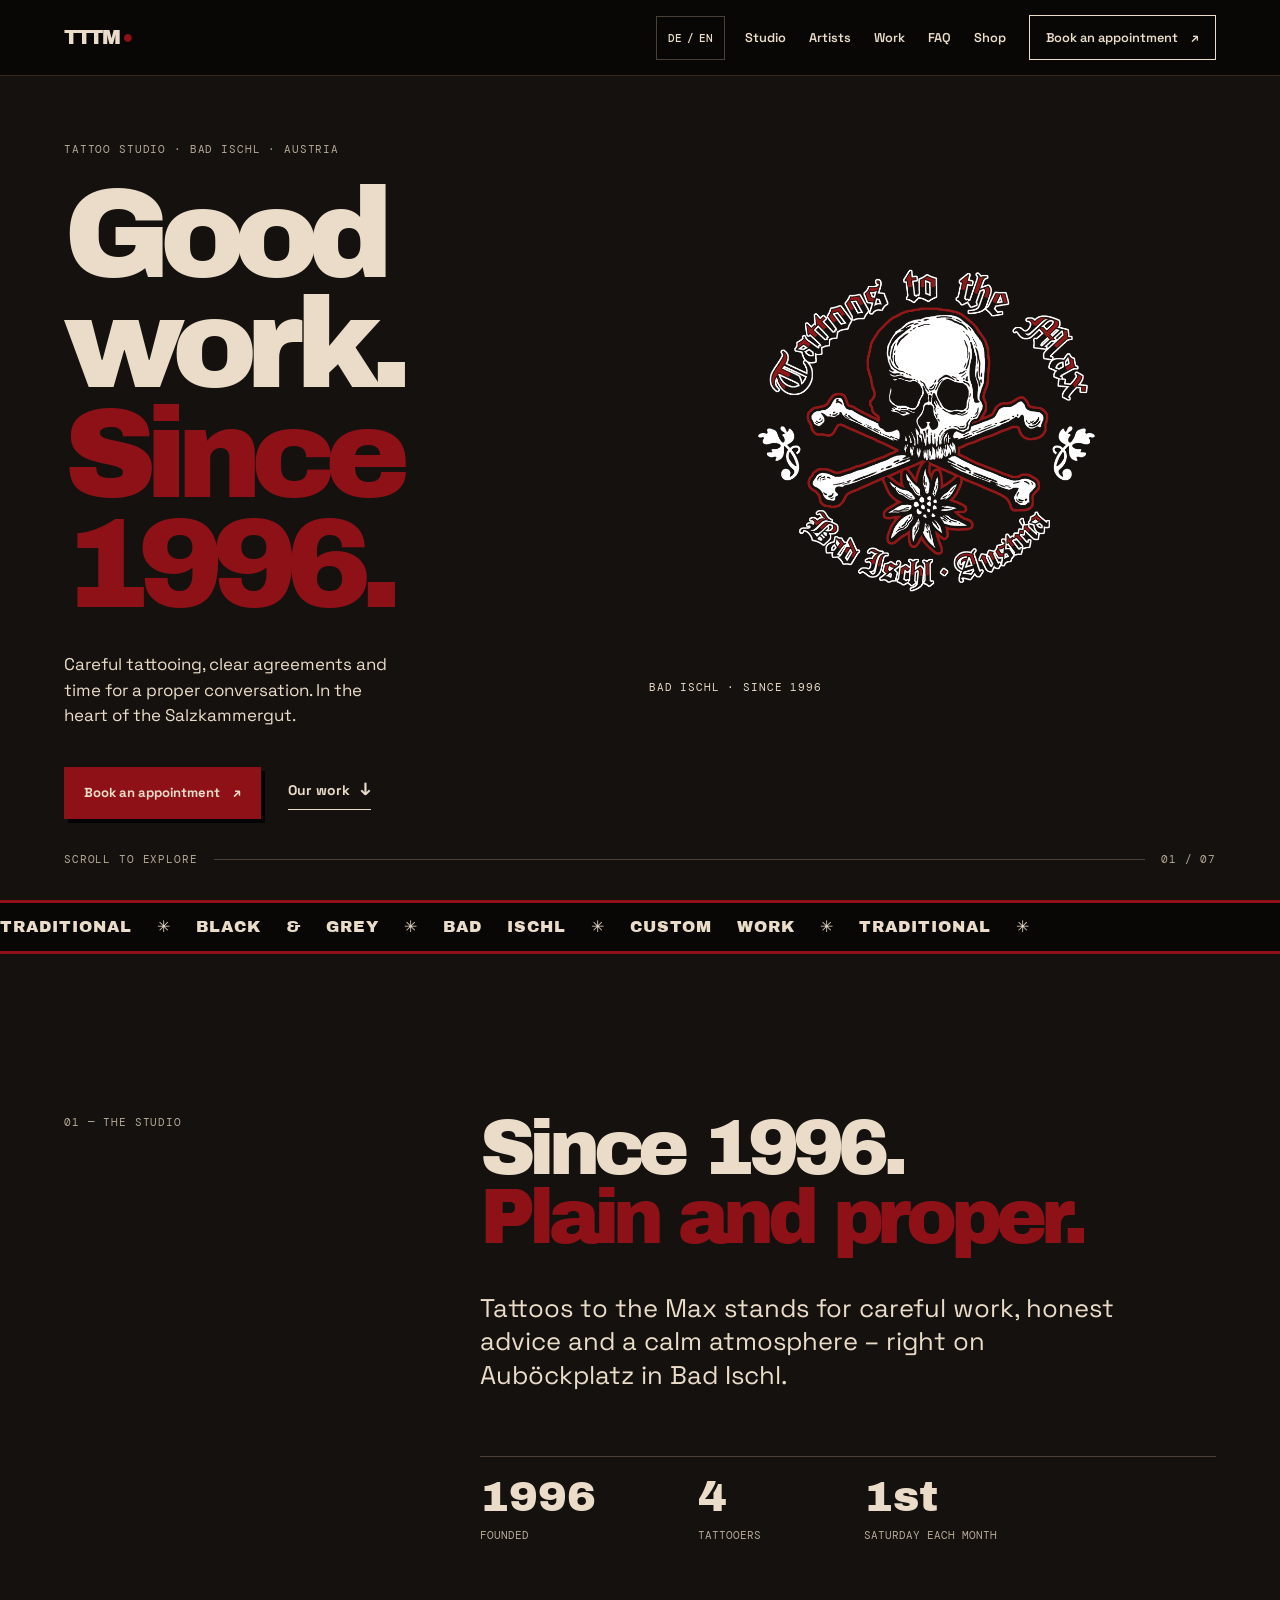
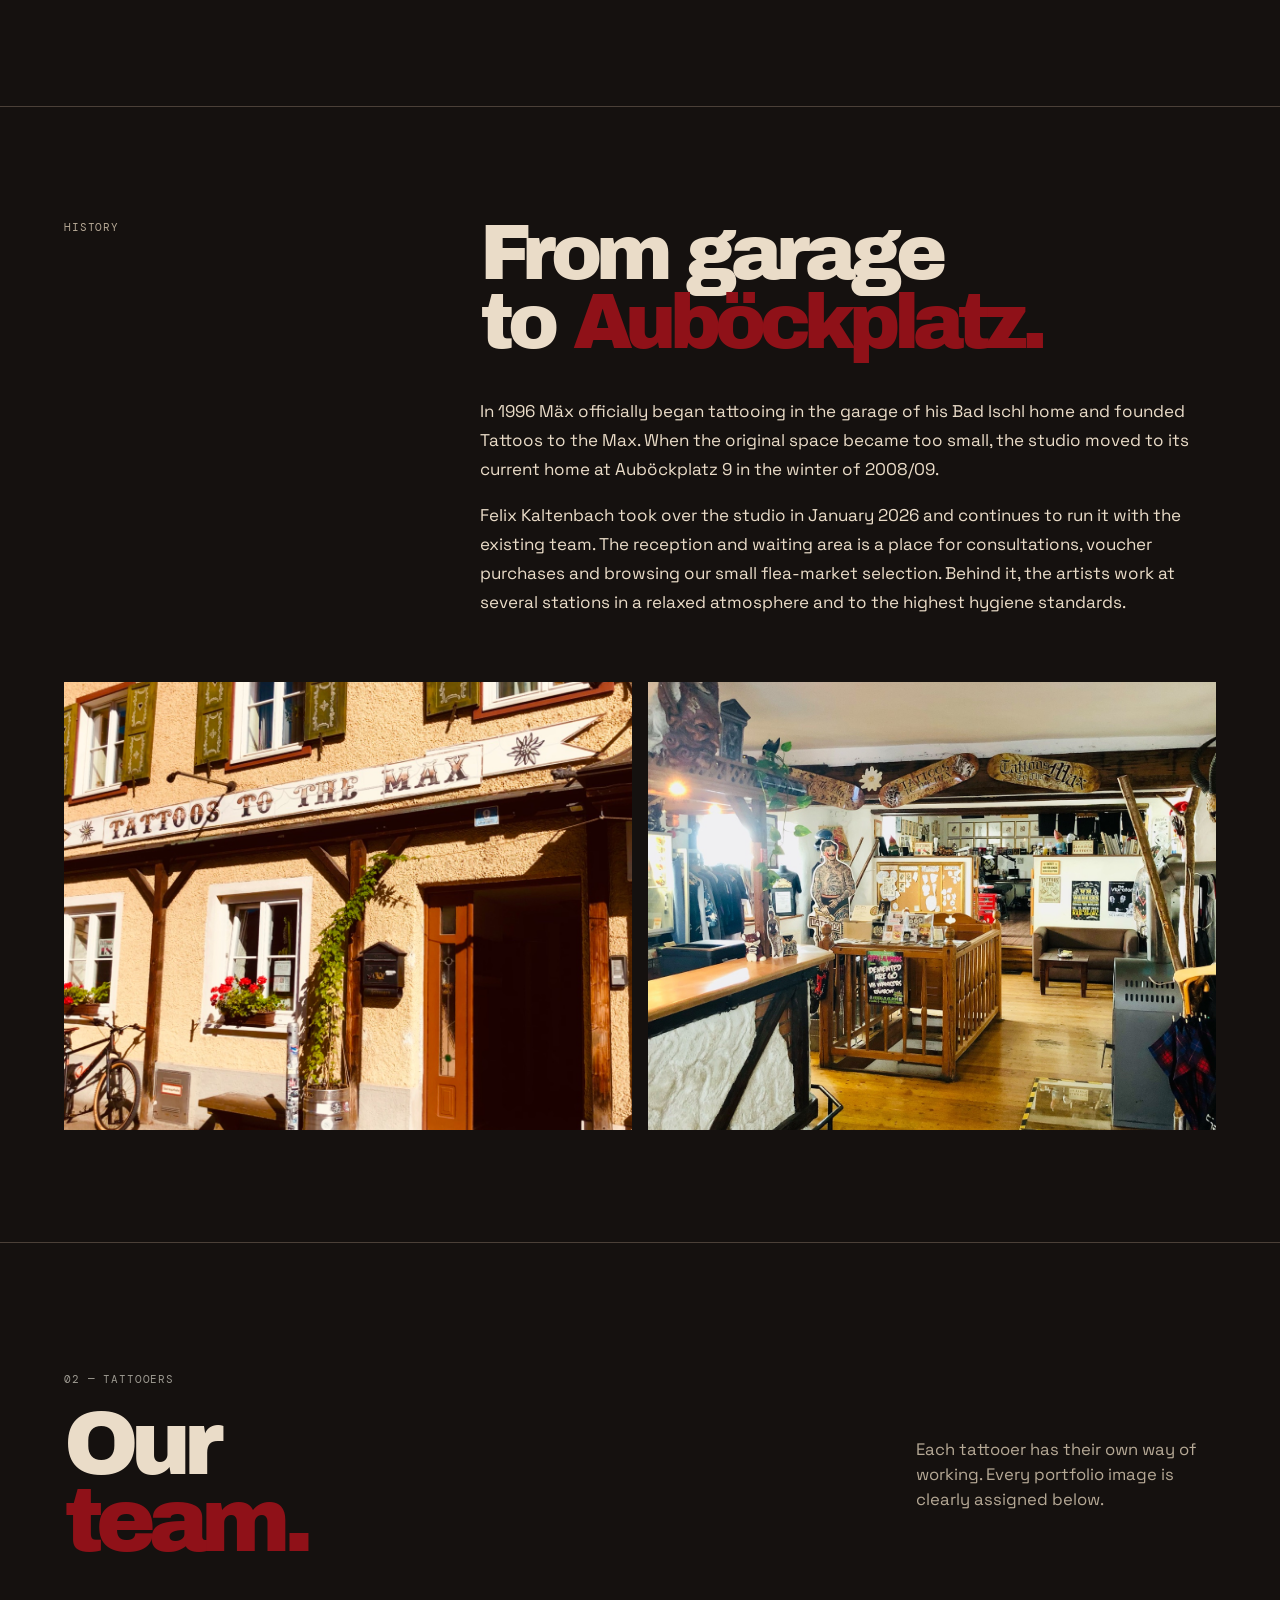
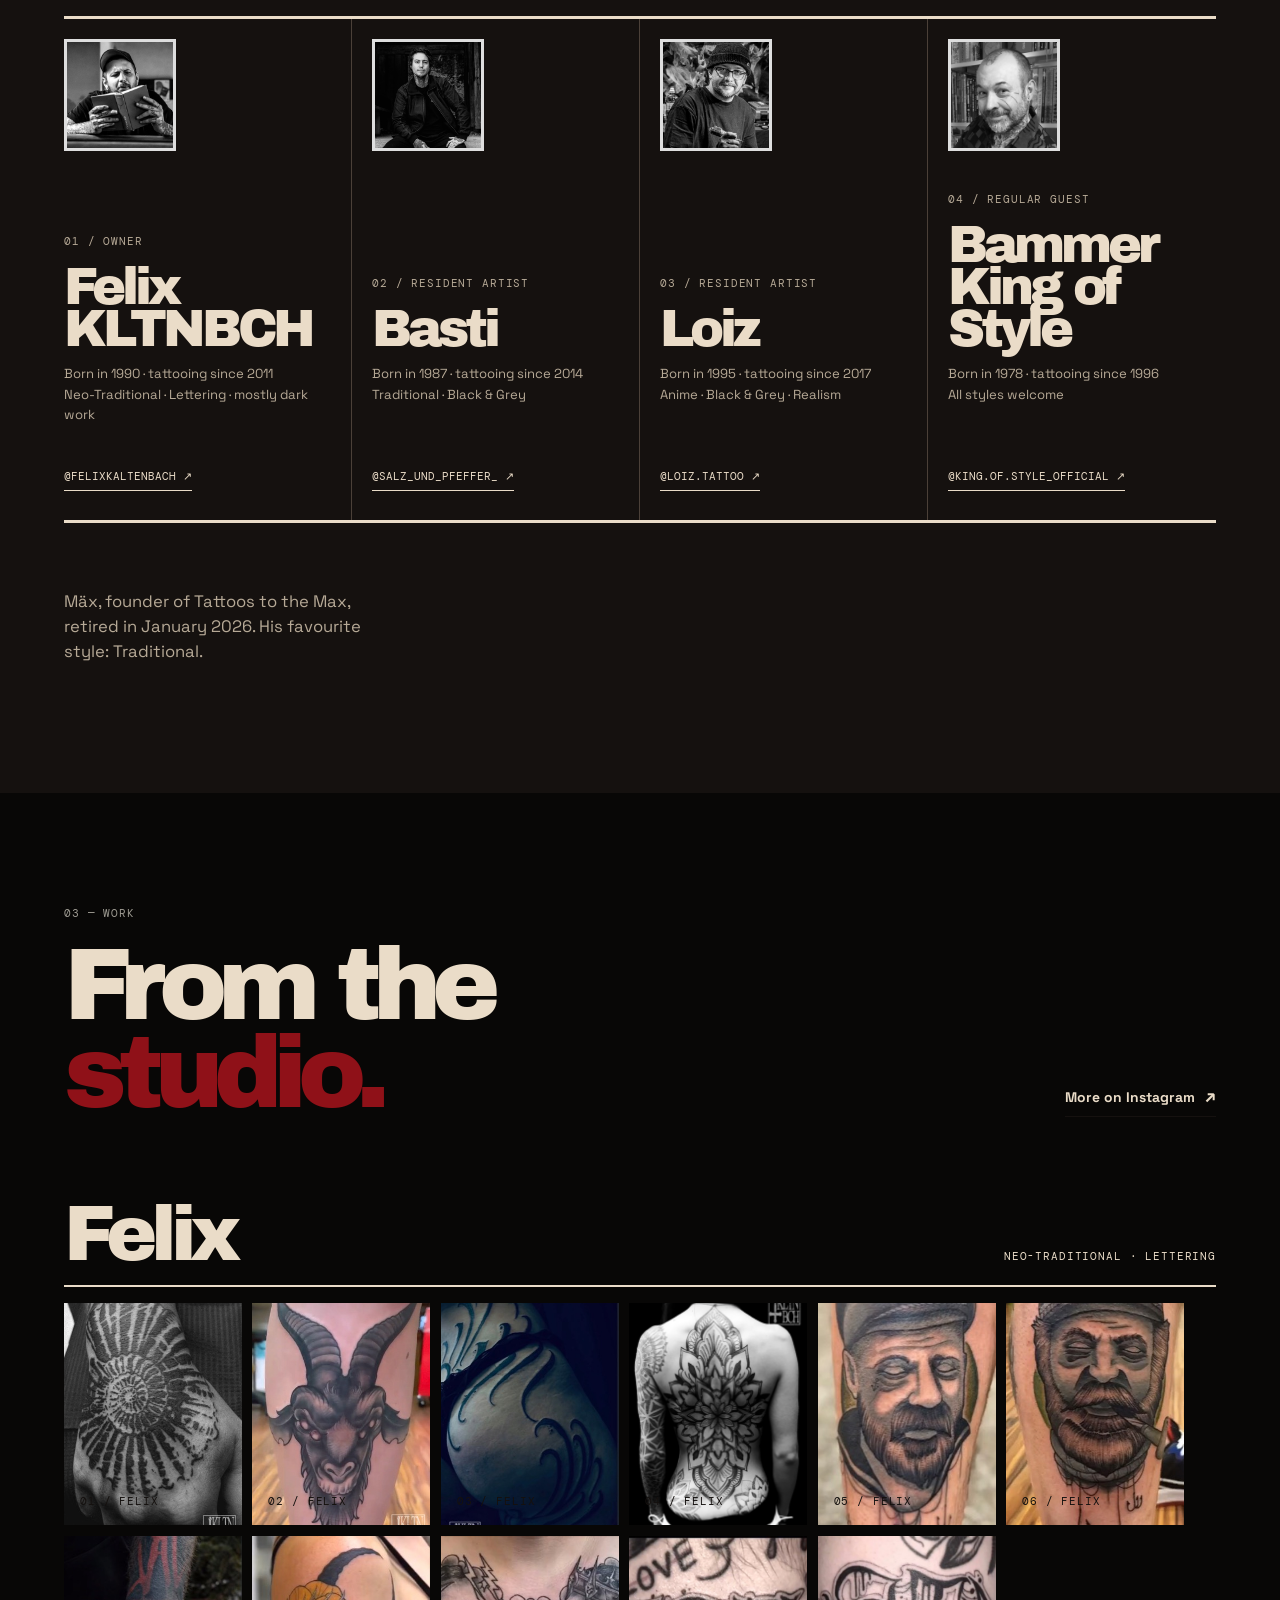
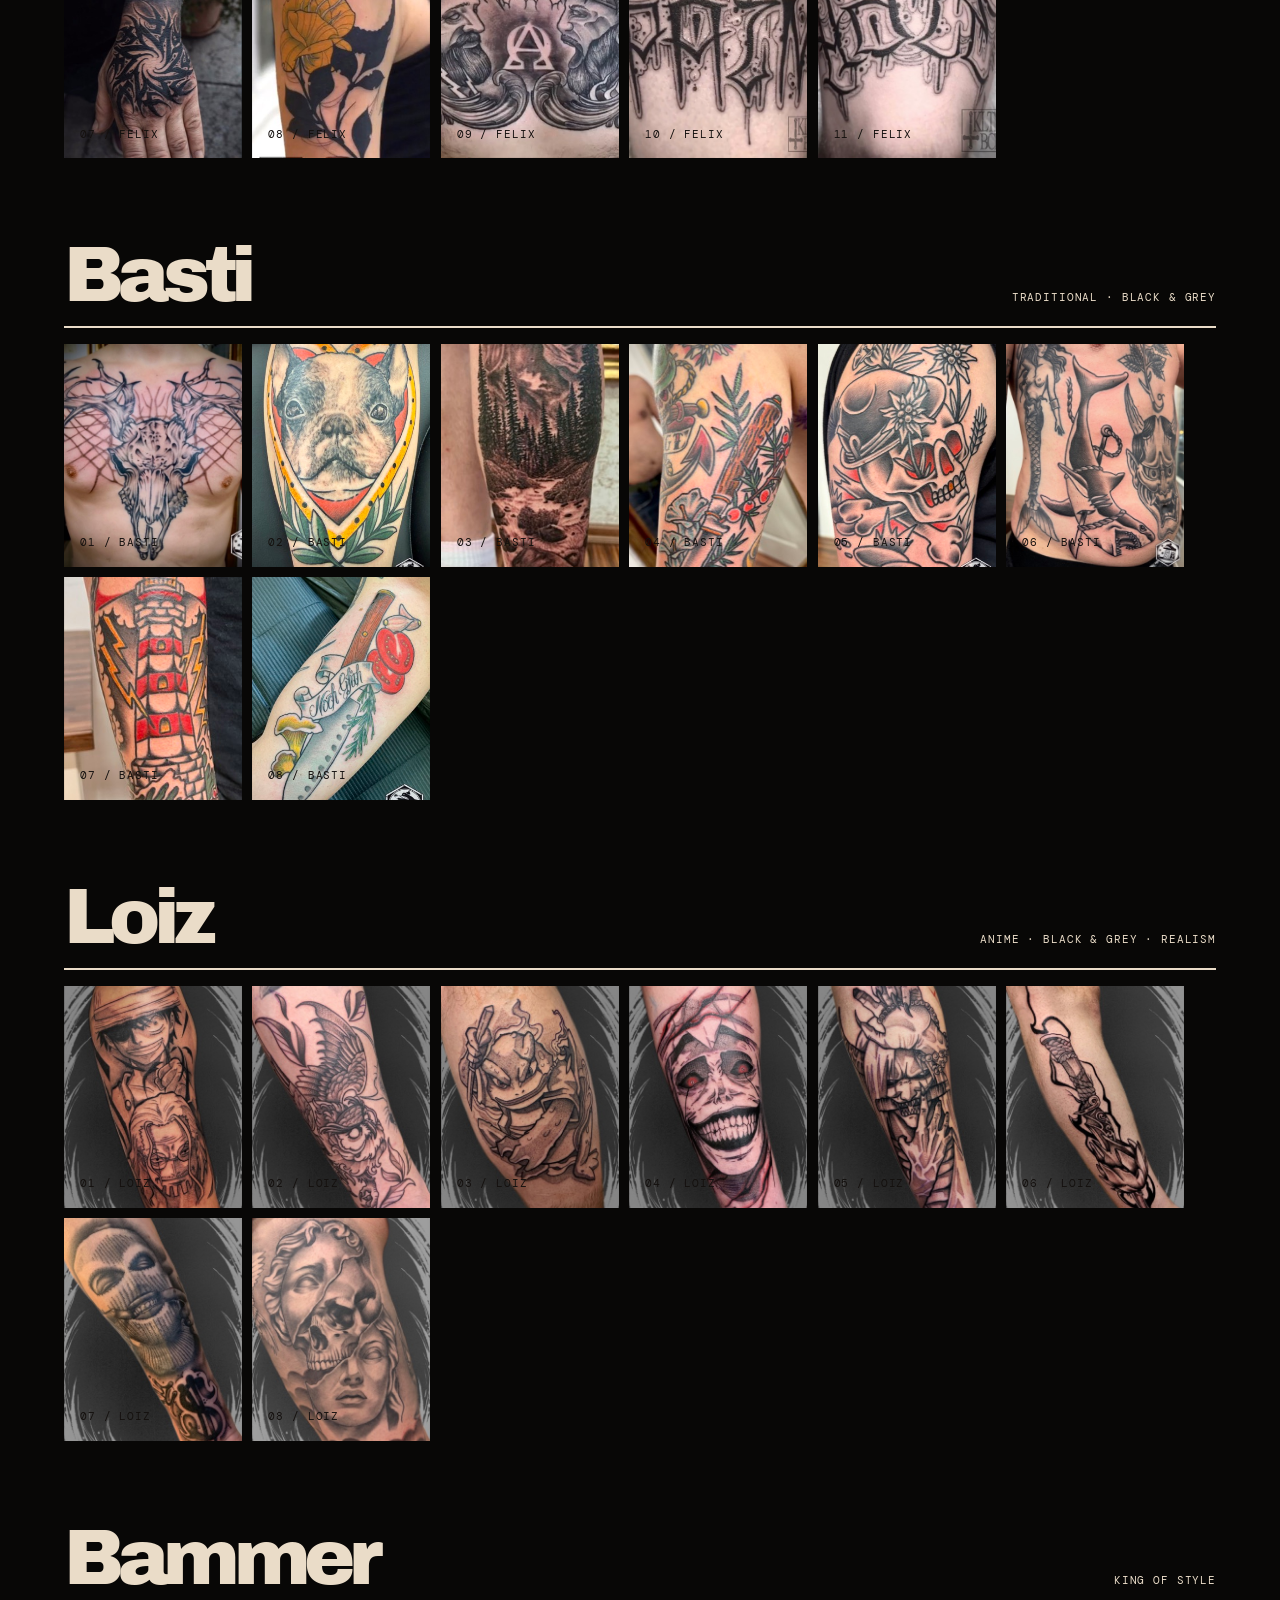
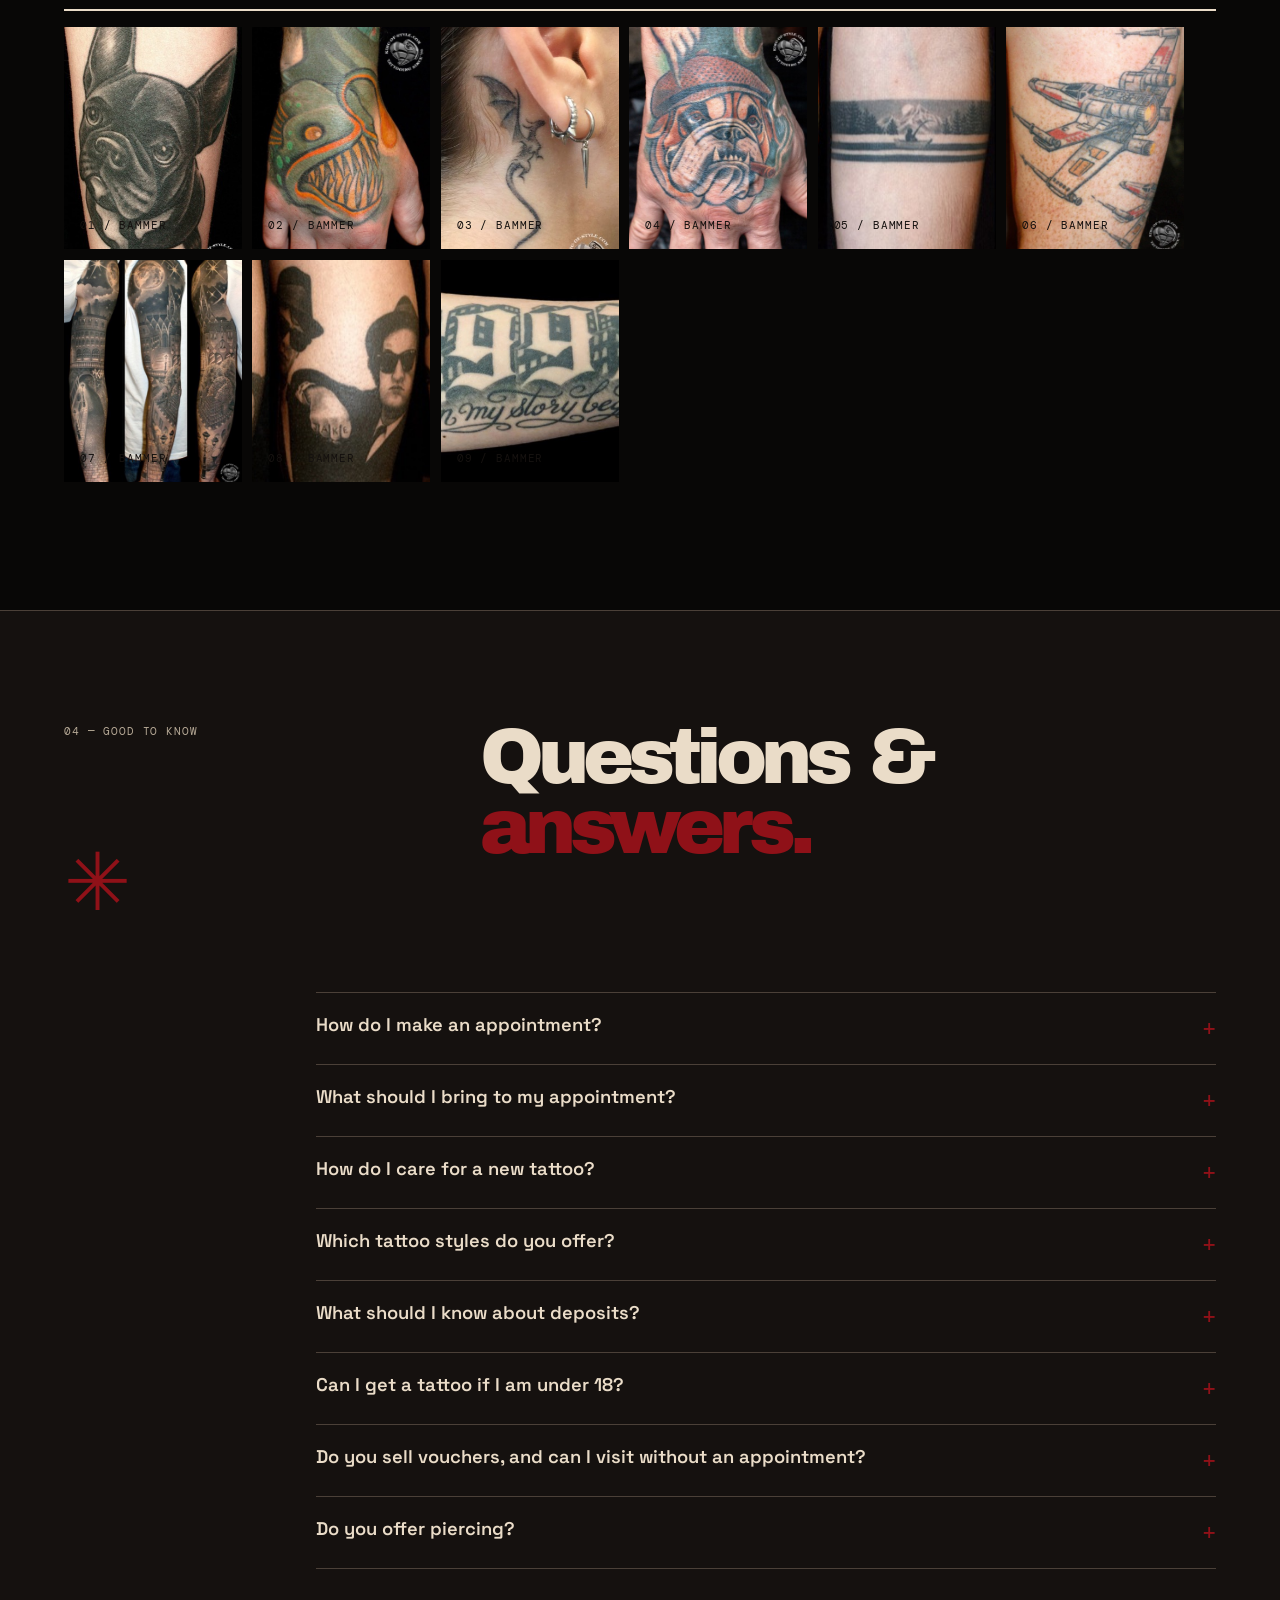
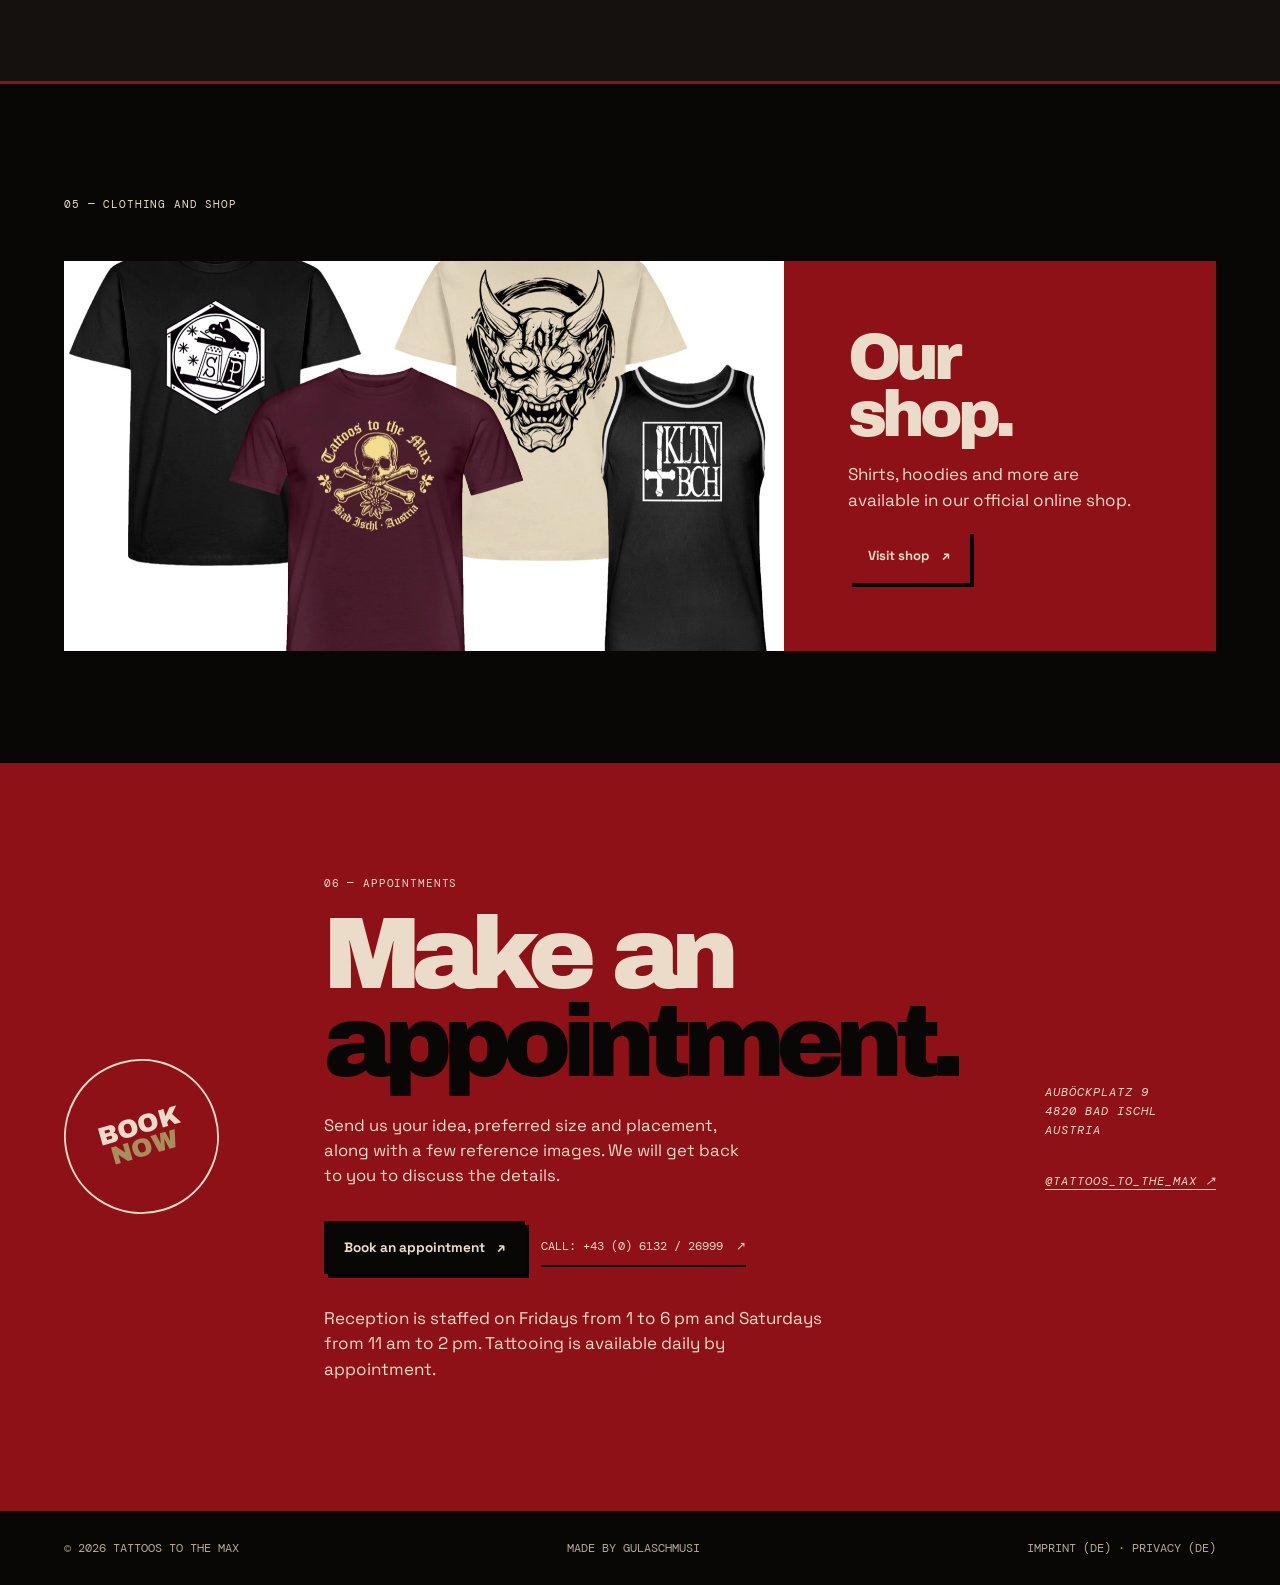
==== commit 57d655bd: "add backend" ====
--- a/en/index.html
+++ b/en/index.html
@@ -20,17 +20,17 @@
 <body>
   <header class="site-header"><a class="brand" href="#top" aria-label="Tattoos to the Max home"><span class="brand-mark">TTTM</span><span class="brand-dot">●</span></a><div class="language-switch"><a href="/" aria-label="Auf Deutsch wechseln">DE <span aria-hidden="true">/</span> EN</a></div><button class="menu-toggle" type="button" aria-expanded="false" aria-controls="site-nav">Menu <span>+</span></button><nav id="site-nav" class="site-nav" aria-label="Main navigation"><a href="#studio">Studio</a><a href="#artists">Artists</a><a href="#work">Work</a><a href="#faq">FAQ</a><a href="#shop">Shop</a><a href="#contact" class="nav-cta">Book an appointment <span>↗</span></a><div class="mobile-language-switch"><a href="/" aria-label="Auf Deutsch wechseln">DE <span aria-hidden="true">/</span> EN</a></div></nav></header>
   <main id="top">
-    <section class="hero section-pad"><div class="hero-copy"><p class="eyebrow">Tattoo studio · Bad Ischl · Austria</p><h1>Ink with<br /><em>character.</em></h1><p class="hero-intro">Handmade tattoos, clean lines and ideas that stay with you. In the heart of the Salzkammergut.</p><div class="hero-actions"><a class="button button-dark" href="#contact">Book an appointment <span>↗</span></a><a class="text-link" href="#work">Our work <span>↓</span></a></div></div><div class="hero-art"><img class="hero-logo" src="../assets/studio/brand/logo-red-white.png" width="1500" height="1372" alt="Tattoos to the Max" fetchpriority="high" /><span class="hero-caption mono">Bad Ischl · since 1996</span></div><div class="hero-footer mono"><span>Scroll to explore</span><span class="line"></span><span>01 / 07</span></div></section>
+    <section class="hero section-pad"><div class="hero-copy"><p class="eyebrow">Tattoo studio · Bad Ischl · Austria</p><h1>Good work.<br /><em>Since 1996.</em></h1><p class="hero-intro">Careful tattooing, clear agreements and time for a proper conversation. In the heart of the Salzkammergut.</p><div class="hero-actions"><a class="button button-dark" href="#contact">Book an appointment <span>↗</span></a><a class="text-link" href="#work">Our work <span>↓</span></a></div></div><div class="hero-art"><img class="hero-logo" src="../assets/studio/brand/logo-red-white.png" width="1500" height="1372" alt="Tattoos to the Max" fetchpriority="high" /><span class="hero-caption mono">Bad Ischl · since 1996</span></div><div class="hero-footer mono"><span>Scroll to explore</span><span class="line"></span><span>01 / 07</span></div></section>
     <section class="marquee"><div>TRADITIONAL <span>✳</span> BLACK &amp; GREY <span>✳</span> BAD ISCHL <span>✳</span> CUSTOM WORK <span>✳</span> TRADITIONAL <span>✳</span></div></section>
-    <section id="studio" class="intro section-pad split-section"><div><p class="eyebrow">01 — The studio</p></div><div class="section-content"><h2>Since 1996.<br /><span>With character.</span></h2><p class="large-copy">Tattoos to the Max stands for clean work, individual designs and an easy-going atmosphere – right on Auböckplatz in Bad Ischl.</p><div class="stat-row"><div><strong>1996</strong><small>founded</small></div><div><strong>4</strong><small>active artists</small></div><div><strong>1st</strong><small>saturday walk-in</small></div></div></div></section>
+    <section id="studio" class="intro section-pad split-section"><div><p class="eyebrow">01 — The studio</p></div><div class="section-content"><h2>Since 1996.<br /><span>Plain and proper.</span></h2><p class="large-copy">Tattoos to the Max stands for careful work, honest advice and a calm atmosphere – right on Auböckplatz in Bad Ischl.</p><div class="stat-row"><div><strong>1996</strong><small>founded</small></div><div><strong>4</strong><small>tattooers</small></div><div><strong>1st</strong><small>Saturday each month</small></div></div></div></section>
     <section class="studio-section section-pad"><div class="split-section"><p class="eyebrow">History</p><div class="section-content"><h2>From garage<br />to <span>Auböckplatz.</span></h2><p>In 1996 Mäx officially began tattooing in the garage of his Bad Ischl home and founded Tattoos to the Max. When the original space became too small, the studio moved to its current home at Auböckplatz 9 in the winter of 2008/09.</p><p>Felix Kaltenbach took over the studio in January 2026 and continues to run it with the existing team. The reception and waiting area is a place for consultations, voucher purchases and browsing our small flea-market selection. Behind it, the artists work at several stations in a relaxed atmosphere and to the highest hygiene standards.</p></div></div><div class="studio-grid"><img src="../assets/studio/studio/studio-1.jpg" width="1187" height="1600" alt="Exterior of Tattoos to the Max on Auböckplatz in Bad Ischl" loading="lazy" /><img src="../assets/studio/studio/studio-2.jpg" width="1401" height="1600" alt="Reception and work area at Tattoos to the Max" loading="lazy" /></div></section>
-    <section id="artists" class="artists-section section-pad"><div class="section-heading"><div><p class="eyebrow">02 — Artists</p><h2>Meet the<br /><em>crew.</em></h2></div><p class="artists-intro">Each artist has their own visual language. Every portfolio image is clearly assigned below.</p></div><div class="artist-list">
+    <section id="artists" class="artists-section section-pad"><div class="section-heading"><div><p class="eyebrow">02 — Tattooers</p><h2>Our<br /><em>team.</em></h2></div><p class="artists-intro">Each tattooer has their own way of working. Every portfolio image is clearly assigned below.</p></div><div class="artist-list">
       <article class="artist-card"><img src="../assets/studio/portraits/felix.jpg" width="1000" height="669" alt="Portrait of Felix Kaltenbach" loading="lazy" /><div><p class="artist-number mono">01 / Owner</p><h3>Felix<br />KLTNBCH</h3><p class="artist-meta"><span>Born in 1990 · tattooing since 2011</span><span>Neo-Traditional · Lettering · mostly dark work</span></p><a href="https://www.instagram.com/felixkaltenbach/" target="_blank" rel="noreferrer">@felixkaltenbach ↗</a></div></article>
       <article class="artist-card"><img src="../assets/studio/portraits/basti.jpg" width="809" height="1000" alt="Portrait of Basti" loading="lazy" /><div><p class="artist-number mono">02 / Resident artist</p><h3>Basti</h3><p class="artist-meta"><span>Born in 1987 · tattooing since 2014</span><span>Traditional · Black &amp; Grey</span></p><a href="https://www.instagram.com/salz_und_pfeffer_/" target="_blank" rel="noreferrer">@salz_und_pfeffer_ ↗</a></div></article>
       <article class="artist-card"><img src="../assets/studio/portraits/loiz.jpg" width="715" height="1000" alt="Portrait of Loiz" loading="lazy" /><div><p class="artist-number mono">03 / Resident artist</p><h3>Loiz</h3><p class="artist-meta"><span>Born in 1995 · tattooing since 2017</span><span>Anime · Black &amp; Grey · Realism</span></p><a href="https://www.instagram.com/loiz.tattoo/" target="_blank" rel="noreferrer">@loiz.tattoo ↗</a></div></article>
       <article class="artist-card"><img src="../assets/studio/portraits/bammer.jpg" width="1000" height="1000" alt="Portrait of Bammer" loading="lazy" /><div><p class="artist-number mono">04 / Regular guest</p><h3>Bammer<br />King of Style</h3><p class="artist-meta"><span>Born in 1978 · tattooing since 1996</span><span>All styles welcome</span></p><a href="https://www.instagram.com/king.of.style_official/" target="_blank" rel="noreferrer">@king.of.style_official ↗</a></div></article>
     </div><p class="artists-intro">Mäx, founder of Tattoos to the Max, retired in January 2026. His favourite style: Traditional.</p></section>
-    <section id="work" class="work-section section-pad"><div class="section-heading"><div><p class="eyebrow">03 — Work</p><h2>Freshly <em>inked.</em></h2></div><a class="text-link" href="https://www.instagram.com/tattoos_to_the_max/" target="_blank" rel="noreferrer">More on Instagram <span>↗</span></a></div>
+    <section id="work" class="work-section section-pad"><div class="section-heading"><div><p class="eyebrow">03 — Work</p><h2>From the<br /><em>studio.</em></h2></div><a class="text-link" href="https://www.instagram.com/tattoos_to_the_max/" target="_blank" rel="noreferrer">More on Instagram <span>↗</span></a></div>
 <div id="felix" class="artist-portfolio"><div class="portfolio-heading"><h3>Felix</h3><span class="mono">Neo-traditional · Lettering</span></div><div class="portfolio-gallery" data-gallery><button class="gallery-card" data-full="../assets/studio/portfolio/felix-1.jpg" aria-label="Open tattoo by Felix"><img src="../assets/studio/thumbs/felix-1.jpg" alt="Tattoo by Felix" loading="lazy" /><span class="card-label">01 / Felix</span></button><button class="gallery-card" data-full="../assets/studio/portfolio/felix-2.jpg" aria-label="Open tattoo by Felix"><img src="../assets/studio/thumbs/felix-2.jpg" alt="Tattoo by Felix" loading="lazy" /><span class="card-label">02 / Felix</span></button><button class="gallery-card" data-full="../assets/studio/portfolio/felix-3.jpg" aria-label="Open tattoo by Felix"><img src="../assets/studio/thumbs/felix-3.jpg" alt="Tattoo by Felix" loading="lazy" /><span class="card-label">03 / Felix</span></button><button class="gallery-card" data-full="../assets/studio/portfolio/felix-4.jpg" aria-label="Open tattoo by Felix"><img src="../assets/studio/thumbs/felix-4.jpg" alt="Tattoo by Felix" loading="lazy" /><span class="card-label">04 / Felix</span></button><button class="gallery-card" data-full="../assets/studio/portfolio/felix-5.jpg" aria-label="Open tattoo by Felix"><img src="../assets/studio/thumbs/felix-5.jpg" alt="Tattoo by Felix" loading="lazy" /><span class="card-label">05 / Felix</span></button><button class="gallery-card" data-full="../assets/studio/portfolio/felix-6.jpg" aria-label="Open tattoo by Felix"><img src="../assets/studio/thumbs/felix-6.jpg" alt="Tattoo by Felix" loading="lazy" /><span class="card-label">06 / Felix</span></button><button class="gallery-card" data-full="../assets/studio/portfolio/felix-7.jpg" aria-label="Open tattoo by Felix"><img src="../assets/studio/thumbs/felix-7.jpg" alt="Tattoo by Felix" loading="lazy" /><span class="card-label">07 / Felix</span></button><button class="gallery-card" data-full="../assets/studio/portfolio/felix-8.jpg" aria-label="Open tattoo by Felix"><img src="../assets/studio/thumbs/felix-8.jpg" alt="Tattoo by Felix" loading="lazy" /><span class="card-label">08 / Felix</span></button><button class="gallery-card" data-full="../assets/studio/portfolio/felix-9.jpg" aria-label="Open tattoo by Felix"><img src="../assets/studio/thumbs/felix-9.jpg" alt="Tattoo by Felix" loading="lazy" /><span class="card-label">09 / Felix</span></button><button class="gallery-card" data-full="../assets/studio/portfolio/felix-10.jpg" aria-label="Open tattoo by Felix"><img src="../assets/studio/thumbs/felix-10.jpg" alt="Tattoo by Felix" loading="lazy" /><span class="card-label">10 / Felix</span></button><button class="gallery-card" data-full="../assets/studio/portfolio/felix-11.jpg" aria-label="Open tattoo by Felix"><img src="../assets/studio/thumbs/felix-11.jpg" alt="Tattoo by Felix" loading="lazy" /><span class="card-label">11 / Felix</span></button></div></div>
 <div id="basti" class="artist-portfolio"><div class="portfolio-heading"><h3>Basti</h3><span class="mono">Traditional · Black &amp; Grey</span></div><div class="portfolio-gallery" data-gallery><button class="gallery-card" data-full="../assets/studio/portfolio/basti-1.jpg" aria-label="Open tattoo by Basti"><img src="../assets/studio/thumbs/basti-1.jpg" alt="Tattoo by Basti" loading="lazy" /><span class="card-label">01 / Basti</span></button><button class="gallery-card" data-full="../assets/studio/portfolio/basti-2.jpg" aria-label="Open tattoo by Basti"><img src="../assets/studio/thumbs/basti-2.jpg" alt="Tattoo by Basti" loading="lazy" /><span class="card-label">02 / Basti</span></button><button class="gallery-card" data-full="../assets/studio/portfolio/basti-3.jpg" aria-label="Open tattoo by Basti"><img src="../assets/studio/thumbs/basti-3.jpg" alt="Tattoo by Basti" loading="lazy" /><span class="card-label">03 / Basti</span></button><button class="gallery-card" data-full="../assets/studio/portfolio/basti-4.jpg" aria-label="Open tattoo by Basti"><img src="../assets/studio/thumbs/basti-4.jpg" alt="Tattoo by Basti" loading="lazy" /><span class="card-label">04 / Basti</span></button><button class="gallery-card" data-full="../assets/studio/portfolio/basti-5.jpg" aria-label="Open tattoo by Basti"><img src="../assets/studio/thumbs/basti-5.jpg" alt="Tattoo by Basti" loading="lazy" /><span class="card-label">05 / Basti</span></button><button class="gallery-card" data-full="../assets/studio/portfolio/basti-6.jpg" aria-label="Open tattoo by Basti"><img src="../assets/studio/thumbs/basti-6.jpg" alt="Tattoo by Basti" loading="lazy" /><span class="card-label">06 / Basti</span></button><button class="gallery-card" data-full="../assets/studio/portfolio/basti-7.jpg" aria-label="Open tattoo by Basti"><img src="../assets/studio/thumbs/basti-7.jpg" alt="Tattoo by Basti" loading="lazy" /><span class="card-label">07 / Basti</span></button><button class="gallery-card" data-full="../assets/studio/portfolio/basti-8.jpg" aria-label="Open tattoo by Basti"><img src="../assets/studio/thumbs/basti-8.jpg" alt="Tattoo by Basti" loading="lazy" /><span class="card-label">08 / Basti</span></button></div></div>
 <div id="loiz" class="artist-portfolio"><div class="portfolio-heading"><h3>Loiz</h3><span class="mono">Anime · Black &amp; Grey · Realism</span></div><div class="portfolio-gallery" data-gallery><button class="gallery-card" data-full="../assets/studio/portfolio/loiz-1.jpg" aria-label="Open tattoo by Loiz"><img src="../assets/studio/thumbs/loiz-1.jpg" alt="Tattoo by Loiz" loading="lazy" /><span class="card-label">01 / Loiz</span></button><button class="gallery-card" data-full="../assets/studio/portfolio/loiz-2.jpg" aria-label="Open tattoo by Loiz"><img src="../assets/studio/thumbs/loiz-2.jpg" alt="Tattoo by Loiz" loading="lazy" /><span class="card-label">02 / Loiz</span></button><button class="gallery-card" data-full="../assets/studio/portfolio/loiz-3.jpg" aria-label="Open tattoo by Loiz"><img src="../assets/studio/thumbs/loiz-3.jpg" alt="Tattoo by Loiz" loading="lazy" /><span class="card-label">03 / Loiz</span></button><button class="gallery-card" data-full="../assets/studio/portfolio/loiz-4.jpg" aria-label="Open tattoo by Loiz"><img src="../assets/studio/thumbs/loiz-4.jpg" alt="Tattoo by Loiz" loading="lazy" /><span class="card-label">04 / Loiz</span></button><button class="gallery-card" data-full="../assets/studio/portfolio/loiz-5.jpg" aria-label="Open tattoo by Loiz"><img src="../assets/studio/thumbs/loiz-5.jpg" alt="Tattoo by Loiz" loading="lazy" /><span class="card-label">05 / Loiz</span></button><button class="gallery-card" data-full="../assets/studio/portfolio/loiz-6.jpg" aria-label="Open tattoo by Loiz"><img src="../assets/studio/thumbs/loiz-6.jpg" alt="Tattoo by Loiz" loading="lazy" /><span class="card-label">06 / Loiz</span></button><button class="gallery-card" data-full="../assets/studio/portfolio/loiz-7.jpg" aria-label="Open tattoo by Loiz"><img src="../assets/studio/thumbs/loiz-7.jpg" alt="Tattoo by Loiz" loading="lazy" /><span class="card-label">07 / Loiz</span></button><button class="gallery-card" data-full="../assets/studio/portfolio/loiz-8.jpg" aria-label="Open tattoo by Loiz"><img src="../assets/studio/thumbs/loiz-8.jpg" alt="Tattoo by Loiz" loading="lazy" /><span class="card-label">08 / Loiz</span></button></div></div>
@@ -46,8 +46,9 @@
       <details><summary>Do you sell vouchers, and can I visit without an appointment?</summary><div class="faq-answer"><p>Vouchers of any value are available at the studio for cash and can be redeemed with any of our artists. The first Saturday of every month is Walk-in Day for tattoos up to palm size; sign-up is from 11 am to 12 noon. If you want to visit spontaneously outside reception hours, please check with us first to make sure someone is available.</p></div></details>
       <details><summary>Do you offer piercing?</summary><div class="faq-answer"><p>No. We tattoo exclusively.</p></div></details>
     </div></section>
-    <section id="shop" class="shop-section section-pad"><p class="eyebrow">05 — Shop</p><div class="merch-card"><img src="../assets/studio/studio/merch.jpg" width="1400" height="990" alt="Tattoos to the Max merchandise" loading="lazy" /><div class="merch-copy"><h3>Wear the<br />studio.</h3><p>Find shirts, hoodies and more in our official online shop.</p><a class="button button-dark" href="https://tattoos-to-the-max.myspreadshop.at/" target="_blank" rel="noreferrer">Visit shop <span>↗</span></a></div></div></section>
-    <section id="contact" class="contact-section section-pad"><div class="contact-stamp">BOOK<br /><span>INK</span></div><div class="contact-copy"><p class="eyebrow">06 — Appointments</p><h2>Get<br /><em>tattooed.</em></h2><p class="contact-lede">Send us your idea, preferred size and placement, along with a few reference images. We will get back to you to discuss the next steps.</p><div class="contact-actions"><a class="button button-red" href="mailto:tattoostothemax@aon.at">Book an appointment <span>↗</span></a><a class="phone-cta" href="tel:+43613226999">Call: +43 (0) 6132 / 26999 <span>↗</span></a></div><p class="contact-extra">Reception is staffed on Fridays from 1 to 6 pm and Saturdays from 11 am to 2 pm. Tattooing is available daily by appointment.</p></div><address class="contact-details mono"><p>Auböckplatz 9<br />4820 Bad Ischl<br />Austria</p><p><a href="https://www.instagram.com/tattoos_to_the_max/" target="_blank" rel="noreferrer">@tattoos_to_the_max ↗</a></p></address></section>
+    <section id="shop" class="shop-section section-pad"><p class="eyebrow">05 — Clothing and shop</p><div class="merch-card"><img src="../assets/studio/studio/merch.jpg" width="1400" height="990" alt="Tattoos to the Max clothing" loading="lazy" /><div class="merch-copy"><h3>Our<br />shop.</h3><p>Shirts, hoodies and more are available in our official online shop.</p><a class="button button-dark" href="https://tattoos-to-the-max.myspreadshop.at/" target="_blank" rel="noreferrer">Visit shop <span>↗</span></a></div></div></section>
+    <section id="contact" class="contact-section section-pad"><div class="contact-stamp">BOOK<br /><span>NOW</span></div><div class="contact-copy"><p class="eyebrow">06 — Appointments</p><h2>Make an<br /><em>appointment.</em></h2><p class="contact-lede">Send us your idea, preferred size and placement, along with a few reference images. We will get back to you to discuss the details.</p><div class="contact-actions"><a class="button button-red" href="mailto:tattoostothemax@aon.at">Book an appointment <span>↗</span></a><a class="phone-cta" href="tel:+43613226999">Call: +43 (0) 6132 / 26999 <span>↗</span></a></div><p class="contact-extra">Reception is staffed on Fridays from 1 to 6 pm and Saturdays from 11 am to 2 pm. Tattooing is available daily by appointment.</p></div><address class="contact-details mono"><p>Auböckplatz 9<br />4820 Bad Ischl<br />Austria</p><p><a href="https://www.instagram.com/tattoos_to_the_max/" target="_blank" rel="noreferrer">@tattoos_to_the_max ↗</a></p></address></section>
+    <section id="news" class="news-section section-pad" data-news hidden><p class="eyebrow">News</p><div class="news-card"><h2 data-news-title></h2><p data-news-text></p><a class="button button-dark" data-news-link hidden></a></div></section>
   </main>
   <footer class="site-footer section-pad"><span>© 2026 Tattoos to the Max</span><span>Made by <a href="https://gulaschmusi.at" target="_blank" rel="noreferrer">Gulaschmusi</a></span><span><a href="../impressum.html">Imprint (DE)</a> · <a href="../datenschutz.html">Privacy (DE)</a></span></footer>
   <dialog class="lightbox" data-lightbox><button class="lightbox-close" data-close aria-label="Close gallery">×</button><img data-lightbox-image alt="" /></dialog><script src="../script.js"></script>
--- a/content-site.css
+++ b/content-site.css
@@ -43,6 +43,18 @@
 .faq-list .faq-answer { max-width:760px; color:var(--muted); line-height:1.65; padding:.8rem 2rem .5rem 0; }
 .faq-list .faq-answer p { margin:.7rem 0; }
 .shop-section { padding-top:7rem; padding-bottom:7rem; background:var(--black); color:var(--cream); border-top:3px solid var(--red); }
+.news-section { padding-top:5rem; padding-bottom:5rem; border-top:1px solid var(--line); }
+.news-card { max-width:900px; margin-left:auto; padding:2rem; border:1px solid var(--line); background:var(--cream); }
+.news-card h2 { margin:0 0 .8rem; }
+.news-card p { max-width:680px; line-height:1.65; }
+.admin-page { min-height:100vh; padding:clamp(2rem,6vw,6rem); background:var(--cream); color:var(--black); }
+.admin-card { max-width:760px; margin:auto; padding:clamp(1.5rem,5vw,4rem); border:1px solid var(--line); background:#fff; }
+.admin-card h1 { margin:.5rem 0 1rem; }
+.admin-card label { display:grid; gap:.4rem; margin:1.2rem 0; font:500 .72rem var(--mono); text-transform:uppercase; }
+.admin-card input,.admin-card textarea { width:100%; padding:.8rem; border:1px solid var(--line); background:var(--cream); color:var(--black); font:1rem var(--body); }
+.admin-actions { display:flex; flex-wrap:wrap; align-items:center; gap:.8rem; margin-top:1.5rem; }
+.file-button { display:inline-flex!important; margin:0!important; padding:.8rem 1rem; border:1px solid var(--line); cursor:pointer; }
+.file-button input { display:none; }
 .shop-section .eyebrow { color:var(--cream); }
 .merch-card { display:grid; grid-template-columns:minmax(0,1.25fr) minmax(260px,.75fr); background:var(--red); color:var(--cream); margin-top:3rem; }
 .merch-card img { width:100%; height:390px; object-fit:cover; }
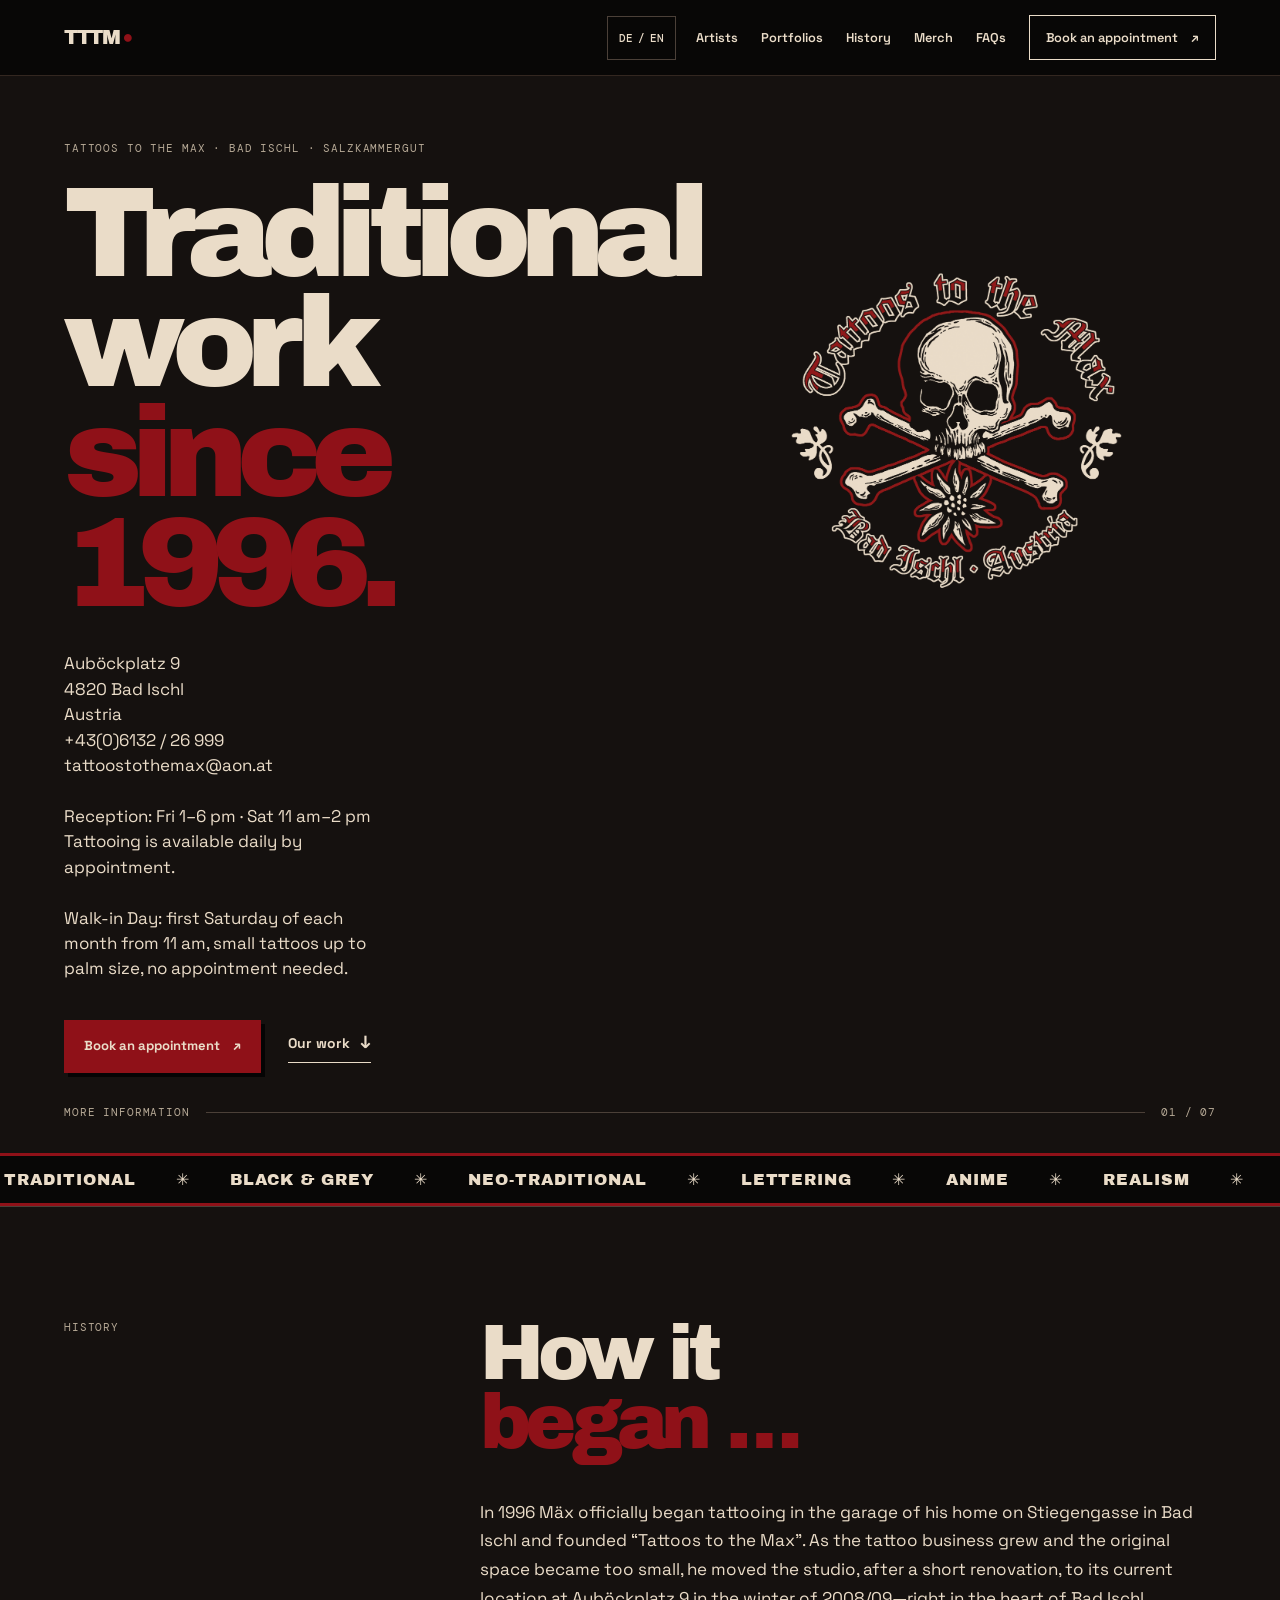
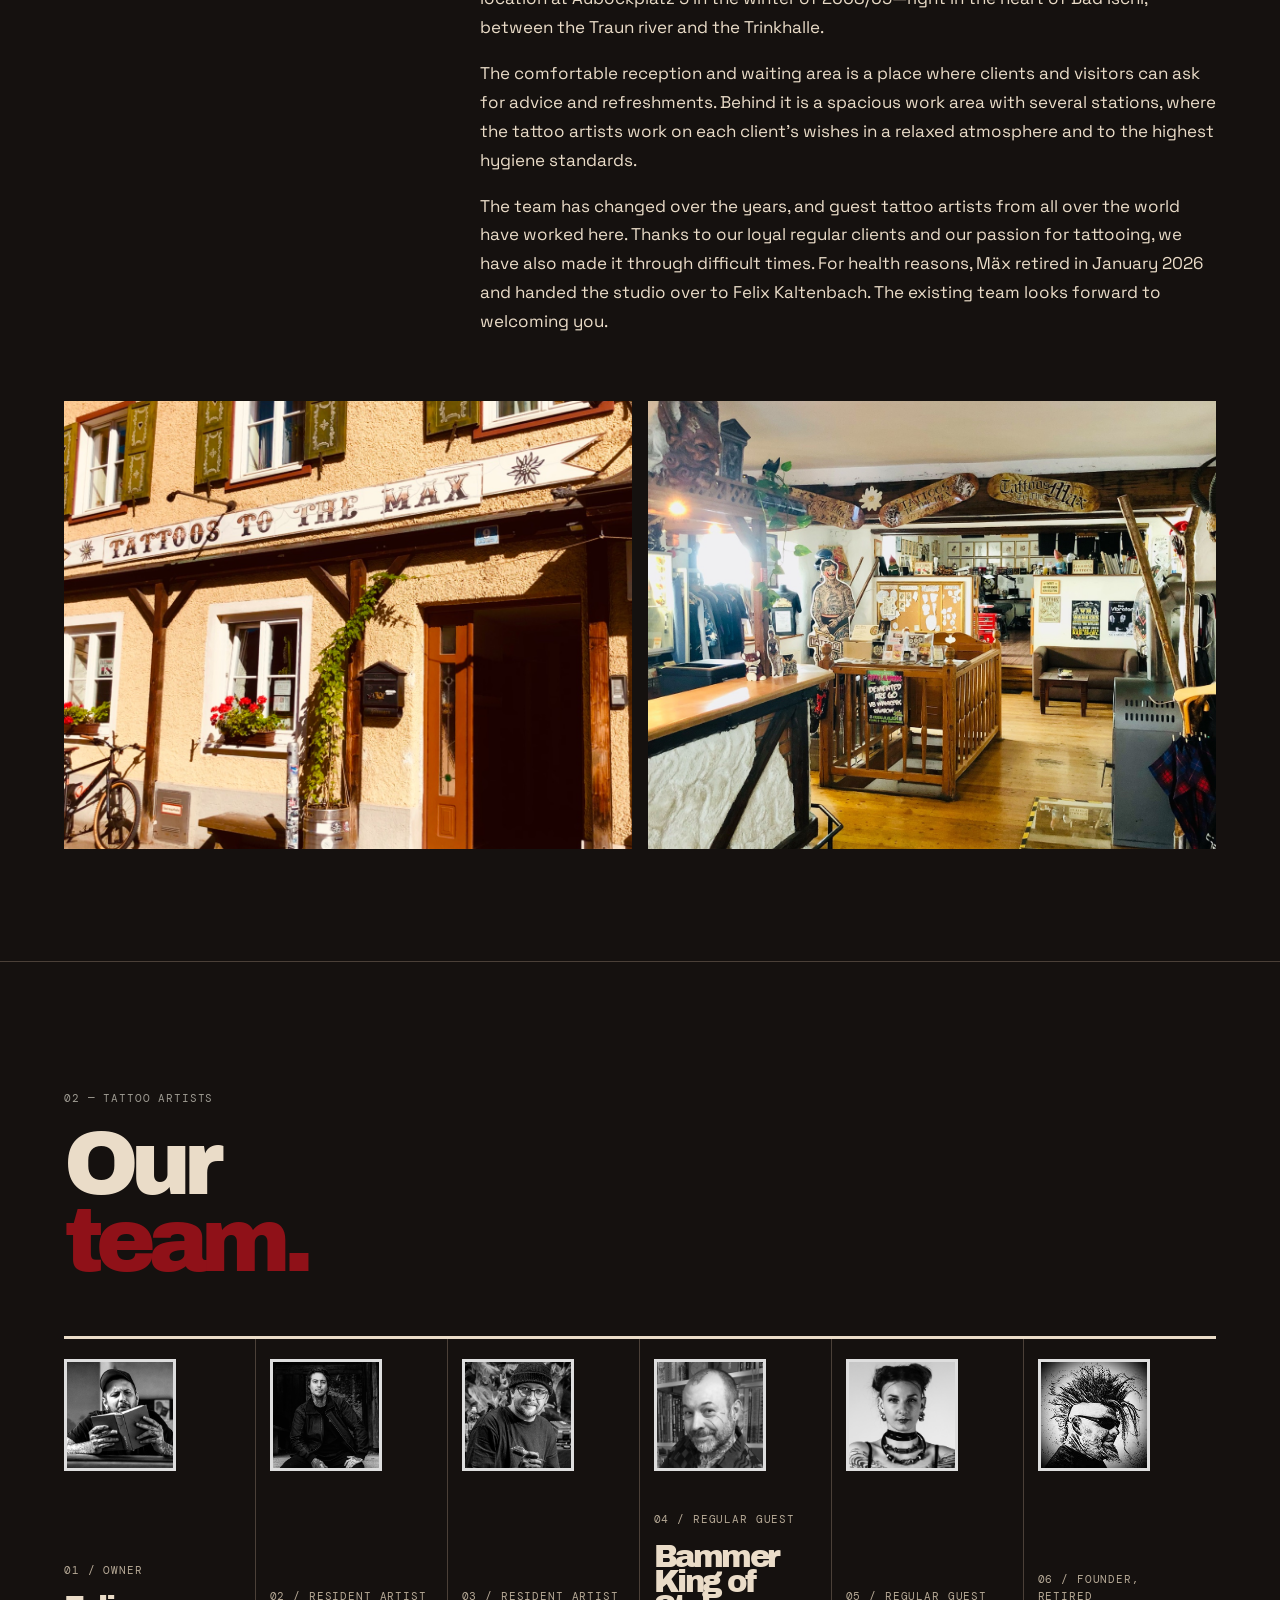
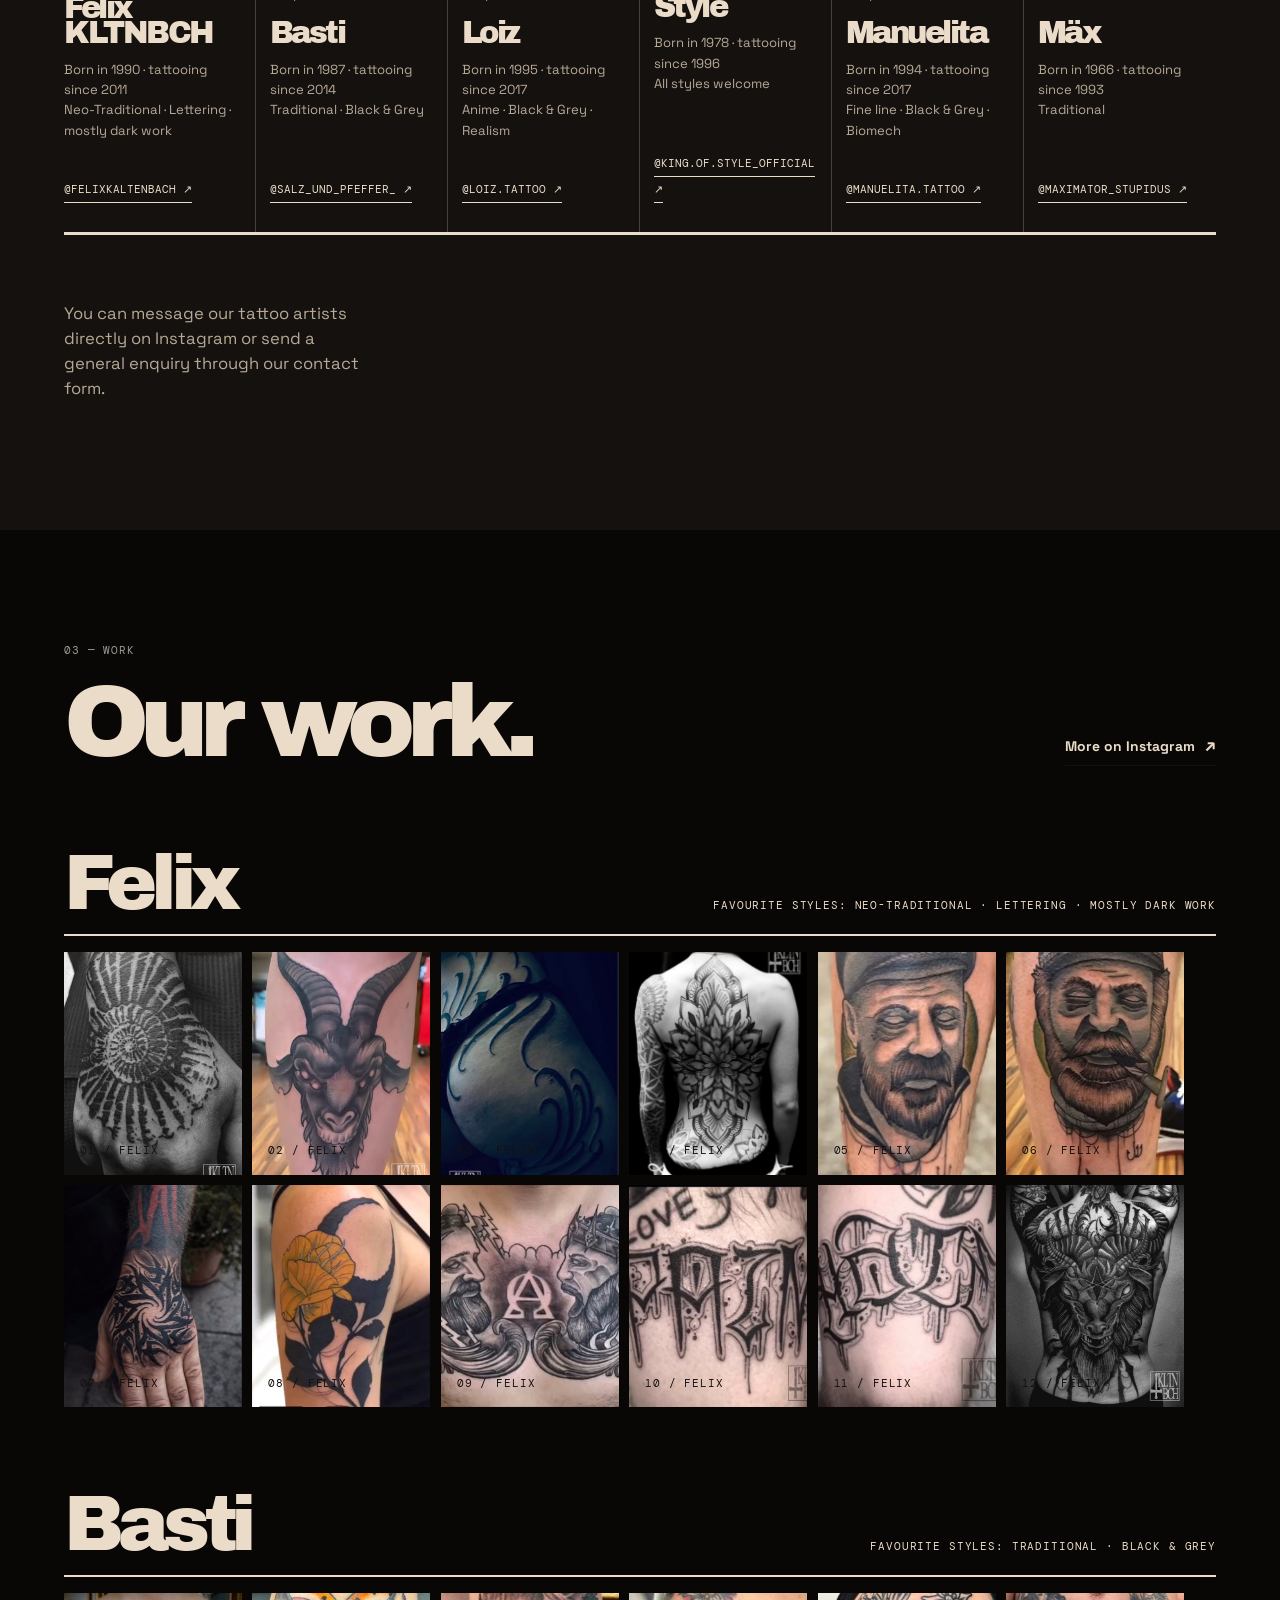
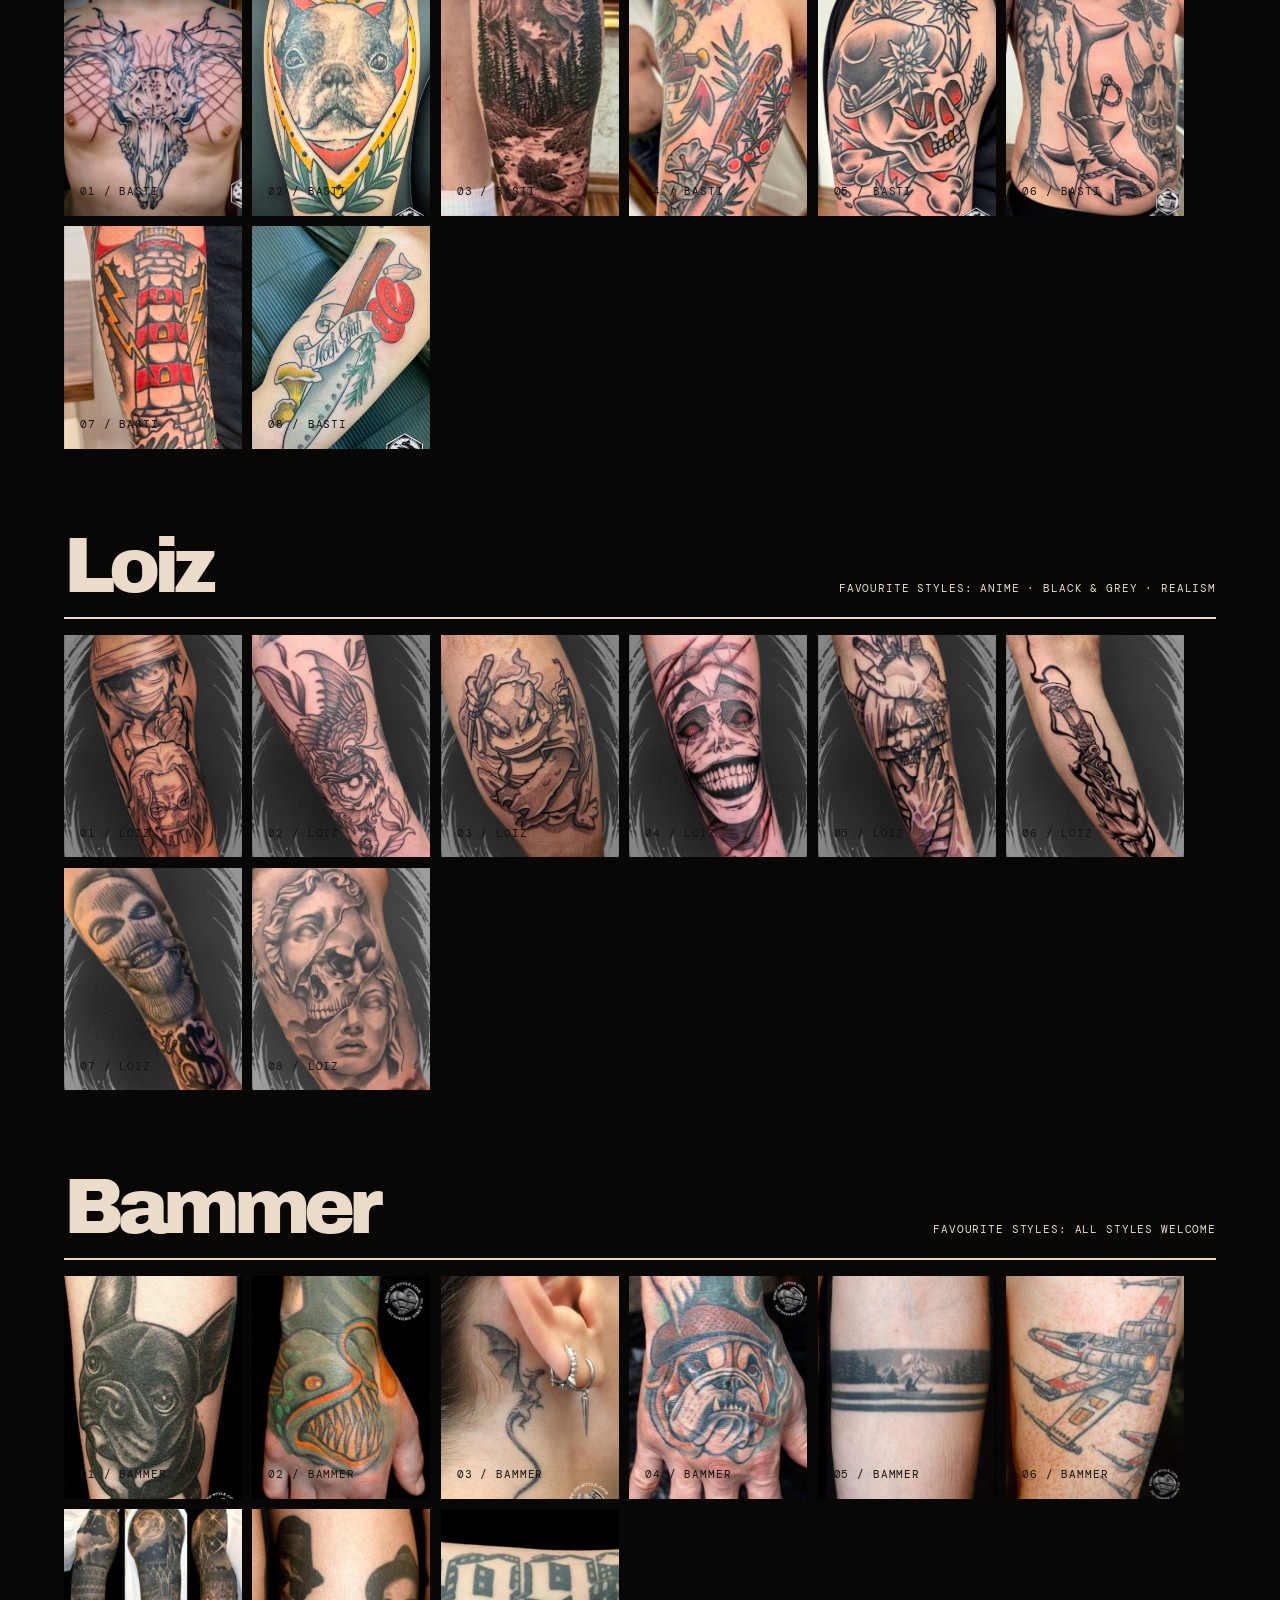
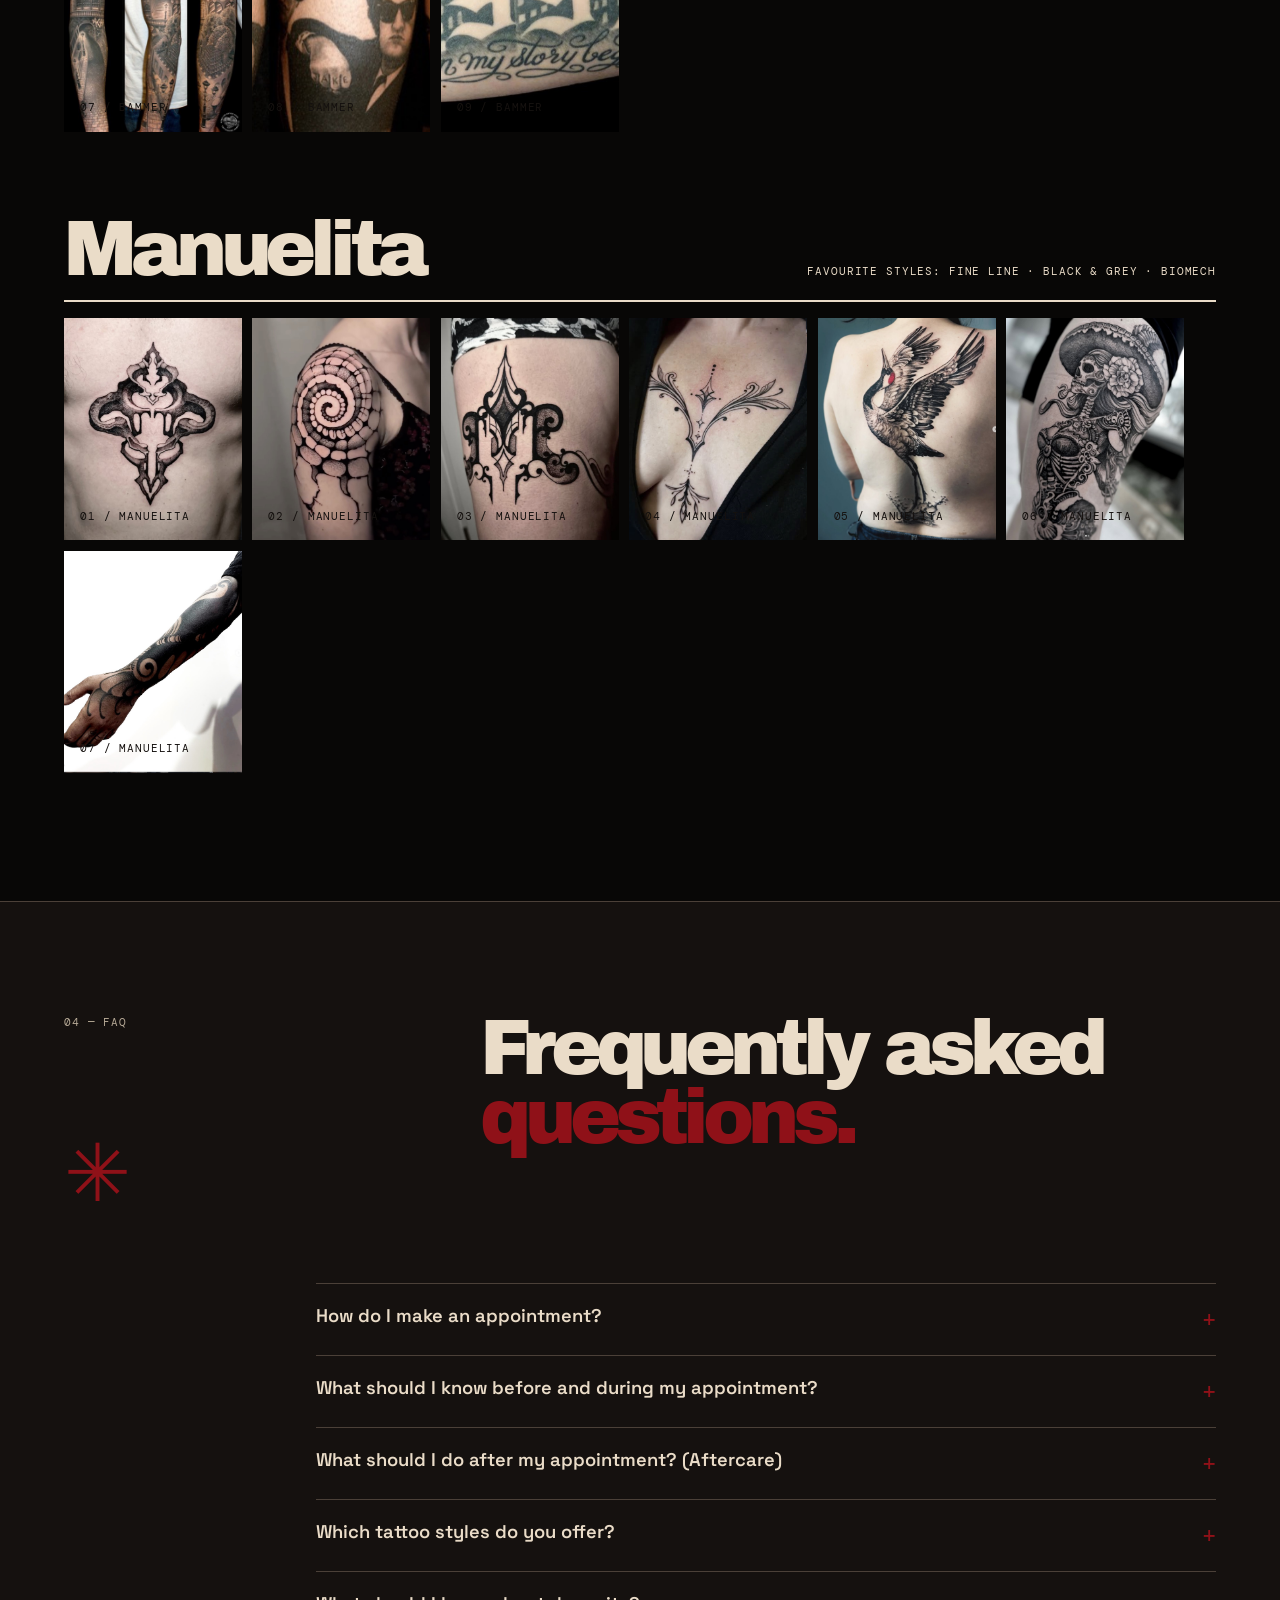
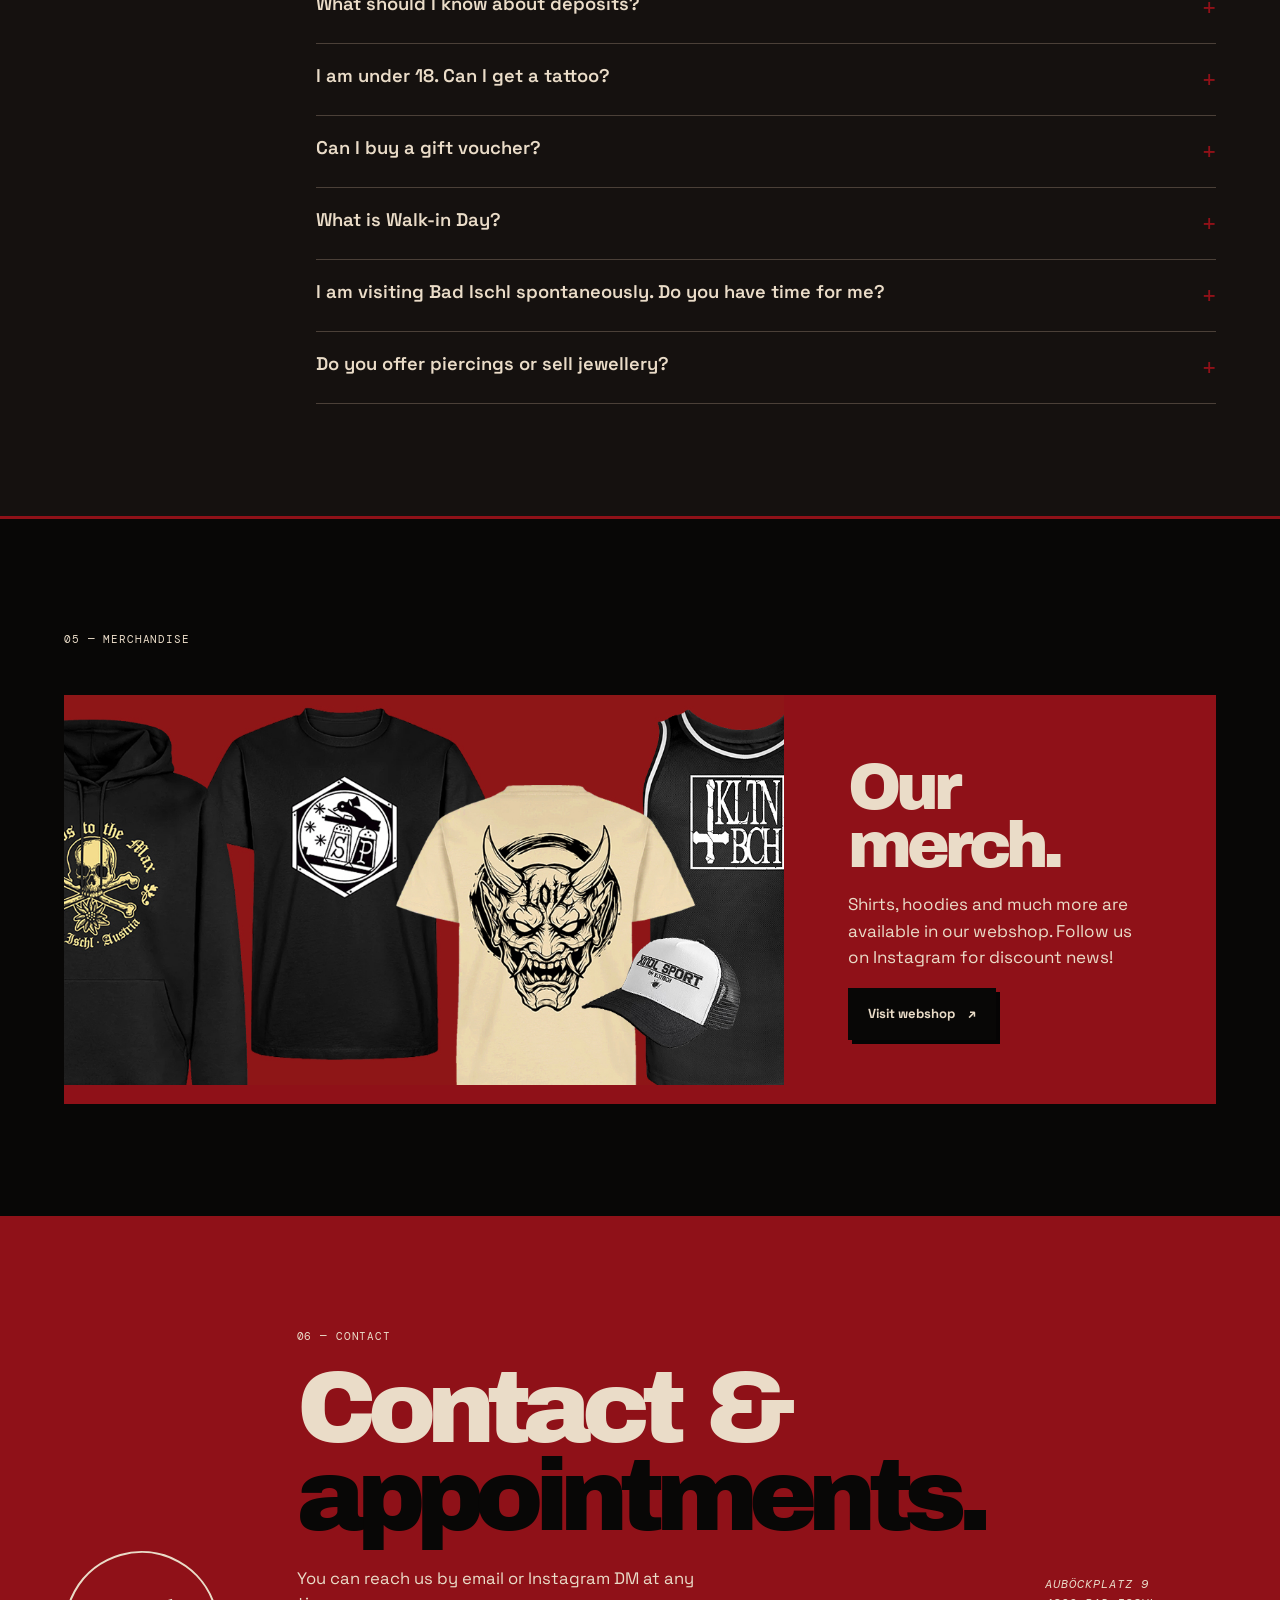
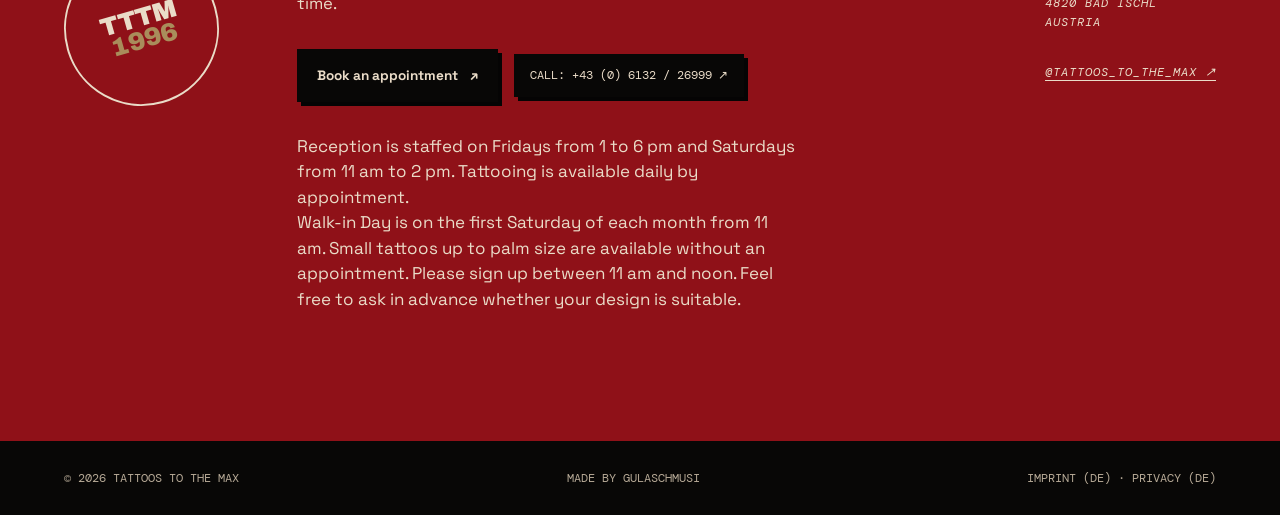
==== commit 2a73ddec: "Update studio site content and artist portfolios" ====
--- a/en/index.html
+++ b/en/index.html
@@ -18,37 +18,63 @@
   </script>
 </head>
 <body>
-  <header class="site-header"><a class="brand" href="#top" aria-label="Tattoos to the Max home"><span class="brand-mark">TTTM</span><span class="brand-dot">●</span></a><div class="language-switch"><a href="/" aria-label="Auf Deutsch wechseln">DE <span aria-hidden="true">/</span> EN</a></div><button class="menu-toggle" type="button" aria-expanded="false" aria-controls="site-nav">Menu <span>+</span></button><nav id="site-nav" class="site-nav" aria-label="Main navigation"><a href="#studio">Studio</a><a href="#artists">Artists</a><a href="#work">Work</a><a href="#faq">FAQ</a><a href="#shop">Shop</a><a href="#contact" class="nav-cta">Book an appointment <span>↗</span></a><div class="mobile-language-switch"><a href="/" aria-label="Auf Deutsch wechseln">DE <span aria-hidden="true">/</span> EN</a></div></nav></header>
+  <header class="site-header"><a class="brand" href="#top" aria-label="Tattoos to the Max home"><span class="brand-mark">TTTM</span><span class="brand-dot">●</span></a><div class="language-switch"><a href="/" aria-label="Auf Deutsch wechseln">DE <span aria-hidden="true">/</span> EN</a></div><button class="menu-toggle" type="button" aria-expanded="false" aria-controls="site-nav">Menu <span>+</span></button><nav id="site-nav" class="site-nav" aria-label="Main navigation"><a href="#artists">Artists</a><a href="#work">Portfolios</a><a href="#history">History</a><a href="#shop">Merch</a><a href="#faq">FAQs</a><a href="#contact" class="nav-cta">Book an appointment <span>↗</span></a><div class="mobile-language-switch"><a href="/" aria-label="Auf Deutsch wechseln">DE <span aria-hidden="true">/</span> EN</a></div></nav></header>
   <main id="top">
-    <section class="hero section-pad"><div class="hero-copy"><p class="eyebrow">Tattoo studio · Bad Ischl · Austria</p><h1>Good work.<br /><em>Since 1996.</em></h1><p class="hero-intro">Careful tattooing, clear agreements and time for a proper conversation. In the heart of the Salzkammergut.</p><div class="hero-actions"><a class="button button-dark" href="#contact">Book an appointment <span>↗</span></a><a class="text-link" href="#work">Our work <span>↓</span></a></div></div><div class="hero-art"><img class="hero-logo" src="../assets/studio/brand/logo-red-white.png" width="1500" height="1372" alt="Tattoos to the Max" fetchpriority="high" /><span class="hero-caption mono">Bad Ischl · since 1996</span></div><div class="hero-footer mono"><span>Scroll to explore</span><span class="line"></span><span>01 / 07</span></div></section>
-    <section class="marquee"><div>TRADITIONAL <span>✳</span> BLACK &amp; GREY <span>✳</span> BAD ISCHL <span>✳</span> CUSTOM WORK <span>✳</span> TRADITIONAL <span>✳</span></div></section>
-    <section id="studio" class="intro section-pad split-section"><div><p class="eyebrow">01 — The studio</p></div><div class="section-content"><h2>Since 1996.<br /><span>Plain and proper.</span></h2><p class="large-copy">Tattoos to the Max stands for careful work, honest advice and a calm atmosphere – right on Auböckplatz in Bad Ischl.</p><div class="stat-row"><div><strong>1996</strong><small>founded</small></div><div><strong>4</strong><small>tattooers</small></div><div><strong>1st</strong><small>Saturday each month</small></div></div></div></section>
-    <section class="studio-section section-pad"><div class="split-section"><p class="eyebrow">History</p><div class="section-content"><h2>From garage<br />to <span>Auböckplatz.</span></h2><p>In 1996 Mäx officially began tattooing in the garage of his Bad Ischl home and founded Tattoos to the Max. When the original space became too small, the studio moved to its current home at Auböckplatz 9 in the winter of 2008/09.</p><p>Felix Kaltenbach took over the studio in January 2026 and continues to run it with the existing team. The reception and waiting area is a place for consultations, voucher purchases and browsing our small flea-market selection. Behind it, the artists work at several stations in a relaxed atmosphere and to the highest hygiene standards.</p></div></div><div class="studio-grid"><img src="../assets/studio/studio/studio-1.jpg" width="1187" height="1600" alt="Exterior of Tattoos to the Max on Auböckplatz in Bad Ischl" loading="lazy" /><img src="../assets/studio/studio/studio-2.jpg" width="1401" height="1600" alt="Reception and work area at Tattoos to the Max" loading="lazy" /></div></section>
-    <section id="artists" class="artists-section section-pad"><div class="section-heading"><div><p class="eyebrow">02 — Tattooers</p><h2>Our<br /><em>team.</em></h2></div><p class="artists-intro">Each tattooer has their own way of working. Every portfolio image is clearly assigned below.</p></div><div class="artist-list">
+    <section class="hero section-pad"><div class="hero-copy"><p class="eyebrow">Tattoos to the Max · Bad Ischl · Salzkammergut</p><h1>Traditional work<br /><em>since 1996.</em></h1><p class="hero-intro">Auböckplatz 9<br />4820 Bad Ischl<br />Austria<br /><a href="tel:+43613226999">+43(0)6132 / 26 999</a><br /><a href="mailto:tattoostothemax@aon.at">tattoostothemax@aon.at</a><br /><br />Reception: Fri 1–6 pm · Sat 11 am–2 pm<br />Tattooing is available daily by appointment.<br /><br />Walk-in Day: first Saturday of each month from 11 am, small tattoos up to palm size, no appointment needed.</p><div class="hero-actions"><a class="button button-dark" href="#contact">Book an appointment <span>↗</span></a><a class="text-link" href="#work">Our work <span>↓</span></a></div></div><div class="hero-art"><img class="hero-logo" src="../assets/studio/brand/logo-red-white.png" width="1500" height="1372" alt="Tattoos to the Max" fetchpriority="high" /></div><div class="hero-footer mono"><span>More information</span><span class="line"></span><span>01 / 07</span></div></section>
+    <section class="marquee" aria-label="Tattoo styles"><div class="marquee-track" aria-hidden="true"><div class="marquee-content"><span>TRADITIONAL</span><b>✳</b><span>BLACK &amp; GREY</span><b>✳</b><span>NEO-TRADITIONAL</span><b>✳</b><span>LETTERING</span><b>✳</b><span>ANIME</span><b>✳</b><span>REALISM</span><b>✳</b></div><div class="marquee-content"><span>TRADITIONAL</span><b>✳</b><span>BLACK &amp; GREY</span><b>✳</b><span>NEO-TRADITIONAL</span><b>✳</b><span>LETTERING</span><b>✳</b><span>ANIME</span><b>✳</b><span>REALISM</span><b>✳</b></div></div></section>
+
+    <section id="history" class="studio-section section-pad"><div class="split-section"><p class="eyebrow">History</p><div class="section-content"><h2>How it<br /><span>began …</span></h2><p>In 1996 Mäx officially began tattooing in the garage of his home on Stiegengasse in Bad Ischl and founded “Tattoos to the Max”. As the tattoo business grew and the original space became too small, he moved the studio, after a short renovation, to its current location at Auböckplatz 9 in the winter of 2008/09—right in the heart of Bad Ischl, between the Traun river and the Trinkhalle.</p><p>The comfortable reception and waiting area is a place where clients and visitors can ask for advice and refreshments. Behind it is a spacious work area with several stations, where the tattoo artists work on each client’s wishes in a relaxed atmosphere and to the highest hygiene standards.</p><p>The team has changed over the years, and guest tattoo artists from all over the world have worked here. Thanks to our loyal regular clients and our passion for tattooing, we have also made it through difficult times. For health reasons, Mäx retired in January 2026 and handed the studio over to Felix Kaltenbach. The existing team looks forward to welcoming you.</p></div></div><div class="studio-grid"><img src="../assets/studio/studio/studio-1.jpg" width="1187" height="1600" alt="Exterior of Tattoos to the Max on Auböckplatz in Bad Ischl" loading="lazy" /><img src="../assets/studio/studio/studio-2.jpg" width="1401" height="1600" alt="Reception and work area at Tattoos to the Max" loading="lazy" /></div></section>
+    <section id="artists" class="artists-section section-pad"><div class="section-heading"><div><p class="eyebrow">02 — Tattoo artists</p><h2>Our<br /><em>team.</em></h2></div></div><div class="artist-list">
       <article class="artist-card"><img src="../assets/studio/portraits/felix.jpg" width="1000" height="669" alt="Portrait of Felix Kaltenbach" loading="lazy" /><div><p class="artist-number mono">01 / Owner</p><h3>Felix<br />KLTNBCH</h3><p class="artist-meta"><span>Born in 1990 · tattooing since 2011</span><span>Neo-Traditional · Lettering · mostly dark work</span></p><a href="https://www.instagram.com/felixkaltenbach/" target="_blank" rel="noreferrer">@felixkaltenbach ↗</a></div></article>
       <article class="artist-card"><img src="../assets/studio/portraits/basti.jpg" width="809" height="1000" alt="Portrait of Basti" loading="lazy" /><div><p class="artist-number mono">02 / Resident artist</p><h3>Basti</h3><p class="artist-meta"><span>Born in 1987 · tattooing since 2014</span><span>Traditional · Black &amp; Grey</span></p><a href="https://www.instagram.com/salz_und_pfeffer_/" target="_blank" rel="noreferrer">@salz_und_pfeffer_ ↗</a></div></article>
       <article class="artist-card"><img src="../assets/studio/portraits/loiz.jpg" width="715" height="1000" alt="Portrait of Loiz" loading="lazy" /><div><p class="artist-number mono">03 / Resident artist</p><h3>Loiz</h3><p class="artist-meta"><span>Born in 1995 · tattooing since 2017</span><span>Anime · Black &amp; Grey · Realism</span></p><a href="https://www.instagram.com/loiz.tattoo/" target="_blank" rel="noreferrer">@loiz.tattoo ↗</a></div></article>
       <article class="artist-card"><img src="../assets/studio/portraits/bammer.jpg" width="1000" height="1000" alt="Portrait of Bammer" loading="lazy" /><div><p class="artist-number mono">04 / Regular guest</p><h3>Bammer<br />King of Style</h3><p class="artist-meta"><span>Born in 1978 · tattooing since 1996</span><span>All styles welcome</span></p><a href="https://www.instagram.com/king.of.style_official/" target="_blank" rel="noreferrer">@king.of.style_official ↗</a></div></article>
-    </div><p class="artists-intro">Mäx, founder of Tattoos to the Max, retired in January 2026. His favourite style: Traditional.</p></section>
-    <section id="work" class="work-section section-pad"><div class="section-heading"><div><p class="eyebrow">03 — Work</p><h2>From the<br /><em>studio.</em></h2></div><a class="text-link" href="https://www.instagram.com/tattoos_to_the_max/" target="_blank" rel="noreferrer">More on Instagram <span>↗</span></a></div>
-<div id="felix" class="artist-portfolio"><div class="portfolio-heading"><h3>Felix</h3><span class="mono">Neo-traditional · Lettering</span></div><div class="portfolio-gallery" data-gallery><button class="gallery-card" data-full="../assets/studio/portfolio/felix-1.jpg" aria-label="Open tattoo by Felix"><img src="../assets/studio/thumbs/felix-1.jpg" alt="Tattoo by Felix" loading="lazy" /><span class="card-label">01 / Felix</span></button><button class="gallery-card" data-full="../assets/studio/portfolio/felix-2.jpg" aria-label="Open tattoo by Felix"><img src="../assets/studio/thumbs/felix-2.jpg" alt="Tattoo by Felix" loading="lazy" /><span class="card-label">02 / Felix</span></button><button class="gallery-card" data-full="../assets/studio/portfolio/felix-3.jpg" aria-label="Open tattoo by Felix"><img src="../assets/studio/thumbs/felix-3.jpg" alt="Tattoo by Felix" loading="lazy" /><span class="card-label">03 / Felix</span></button><button class="gallery-card" data-full="../assets/studio/portfolio/felix-4.jpg" aria-label="Open tattoo by Felix"><img src="../assets/studio/thumbs/felix-4.jpg" alt="Tattoo by Felix" loading="lazy" /><span class="card-label">04 / Felix</span></button><button class="gallery-card" data-full="../assets/studio/portfolio/felix-5.jpg" aria-label="Open tattoo by Felix"><img src="../assets/studio/thumbs/felix-5.jpg" alt="Tattoo by Felix" loading="lazy" /><span class="card-label">05 / Felix</span></button><button class="gallery-card" data-full="../assets/studio/portfolio/felix-6.jpg" aria-label="Open tattoo by Felix"><img src="../assets/studio/thumbs/felix-6.jpg" alt="Tattoo by Felix" loading="lazy" /><span class="card-label">06 / Felix</span></button><button class="gallery-card" data-full="../assets/studio/portfolio/felix-7.jpg" aria-label="Open tattoo by Felix"><img src="../assets/studio/thumbs/felix-7.jpg" alt="Tattoo by Felix" loading="lazy" /><span class="card-label">07 / Felix</span></button><button class="gallery-card" data-full="../assets/studio/portfolio/felix-8.jpg" aria-label="Open tattoo by Felix"><img src="../assets/studio/thumbs/felix-8.jpg" alt="Tattoo by Felix" loading="lazy" /><span class="card-label">08 / Felix</span></button><button class="gallery-card" data-full="../assets/studio/portfolio/felix-9.jpg" aria-label="Open tattoo by Felix"><img src="../assets/studio/thumbs/felix-9.jpg" alt="Tattoo by Felix" loading="lazy" /><span class="card-label">09 / Felix</span></button><button class="gallery-card" data-full="../assets/studio/portfolio/felix-10.jpg" aria-label="Open tattoo by Felix"><img src="../assets/studio/thumbs/felix-10.jpg" alt="Tattoo by Felix" loading="lazy" /><span class="card-label">10 / Felix</span></button><button class="gallery-card" data-full="../assets/studio/portfolio/felix-11.jpg" aria-label="Open tattoo by Felix"><img src="../assets/studio/thumbs/felix-11.jpg" alt="Tattoo by Felix" loading="lazy" /><span class="card-label">11 / Felix</span></button></div></div>
-<div id="basti" class="artist-portfolio"><div class="portfolio-heading"><h3>Basti</h3><span class="mono">Traditional · Black &amp; Grey</span></div><div class="portfolio-gallery" data-gallery><button class="gallery-card" data-full="../assets/studio/portfolio/basti-1.jpg" aria-label="Open tattoo by Basti"><img src="../assets/studio/thumbs/basti-1.jpg" alt="Tattoo by Basti" loading="lazy" /><span class="card-label">01 / Basti</span></button><button class="gallery-card" data-full="../assets/studio/portfolio/basti-2.jpg" aria-label="Open tattoo by Basti"><img src="../assets/studio/thumbs/basti-2.jpg" alt="Tattoo by Basti" loading="lazy" /><span class="card-label">02 / Basti</span></button><button class="gallery-card" data-full="../assets/studio/portfolio/basti-3.jpg" aria-label="Open tattoo by Basti"><img src="../assets/studio/thumbs/basti-3.jpg" alt="Tattoo by Basti" loading="lazy" /><span class="card-label">03 / Basti</span></button><button class="gallery-card" data-full="../assets/studio/portfolio/basti-4.jpg" aria-label="Open tattoo by Basti"><img src="../assets/studio/thumbs/basti-4.jpg" alt="Tattoo by Basti" loading="lazy" /><span class="card-label">04 / Basti</span></button><button class="gallery-card" data-full="../assets/studio/portfolio/basti-5.jpg" aria-label="Open tattoo by Basti"><img src="../assets/studio/thumbs/basti-5.jpg" alt="Tattoo by Basti" loading="lazy" /><span class="card-label">05 / Basti</span></button><button class="gallery-card" data-full="../assets/studio/portfolio/basti-6.jpg" aria-label="Open tattoo by Basti"><img src="../assets/studio/thumbs/basti-6.jpg" alt="Tattoo by Basti" loading="lazy" /><span class="card-label">06 / Basti</span></button><button class="gallery-card" data-full="../assets/studio/portfolio/basti-7.jpg" aria-label="Open tattoo by Basti"><img src="../assets/studio/thumbs/basti-7.jpg" alt="Tattoo by Basti" loading="lazy" /><span class="card-label">07 / Basti</span></button><button class="gallery-card" data-full="../assets/studio/portfolio/basti-8.jpg" aria-label="Open tattoo by Basti"><img src="../assets/studio/thumbs/basti-8.jpg" alt="Tattoo by Basti" loading="lazy" /><span class="card-label">08 / Basti</span></button></div></div>
-<div id="loiz" class="artist-portfolio"><div class="portfolio-heading"><h3>Loiz</h3><span class="mono">Anime · Black &amp; Grey · Realism</span></div><div class="portfolio-gallery" data-gallery><button class="gallery-card" data-full="../assets/studio/portfolio/loiz-1.jpg" aria-label="Open tattoo by Loiz"><img src="../assets/studio/thumbs/loiz-1.jpg" alt="Tattoo by Loiz" loading="lazy" /><span class="card-label">01 / Loiz</span></button><button class="gallery-card" data-full="../assets/studio/portfolio/loiz-2.jpg" aria-label="Open tattoo by Loiz"><img src="../assets/studio/thumbs/loiz-2.jpg" alt="Tattoo by Loiz" loading="lazy" /><span class="card-label">02 / Loiz</span></button><button class="gallery-card" data-full="../assets/studio/portfolio/loiz-3.jpg" aria-label="Open tattoo by Loiz"><img src="../assets/studio/thumbs/loiz-3.jpg" alt="Tattoo by Loiz" loading="lazy" /><span class="card-label">03 / Loiz</span></button><button class="gallery-card" data-full="../assets/studio/portfolio/loiz-4.jpg" aria-label="Open tattoo by Loiz"><img src="../assets/studio/thumbs/loiz-4.jpg" alt="Tattoo by Loiz" loading="lazy" /><span class="card-label">04 / Loiz</span></button><button class="gallery-card" data-full="../assets/studio/portfolio/loiz-5.jpg" aria-label="Open tattoo by Loiz"><img src="../assets/studio/thumbs/loiz-5.jpg" alt="Tattoo by Loiz" loading="lazy" /><span class="card-label">05 / Loiz</span></button><button class="gallery-card" data-full="../assets/studio/portfolio/loiz-6.jpg" aria-label="Open tattoo by Loiz"><img src="../assets/studio/thumbs/loiz-6.jpg" alt="Tattoo by Loiz" loading="lazy" /><span class="card-label">06 / Loiz</span></button><button class="gallery-card" data-full="../assets/studio/portfolio/loiz-7.jpg" aria-label="Open tattoo by Loiz"><img src="../assets/studio/thumbs/loiz-7.jpg" alt="Tattoo by Loiz" loading="lazy" /><span class="card-label">07 / Loiz</span></button><button class="gallery-card" data-full="../assets/studio/portfolio/loiz-8.jpg" aria-label="Open tattoo by Loiz"><img src="../assets/studio/thumbs/loiz-8.jpg" alt="Tattoo by Loiz" loading="lazy" /><span class="card-label">08 / Loiz</span></button></div></div>
-<div id="bammer" class="artist-portfolio"><div class="portfolio-heading"><h3>Bammer</h3><span class="mono">King of Style</span></div><div class="portfolio-gallery" data-gallery><button class="gallery-card" data-full="../assets/studio/portfolio/bammer-1.jpg" aria-label="Open tattoo by Bammer"><img src="../assets/studio/thumbs/bammer-1.jpg" alt="Tattoo by Bammer" loading="lazy" /><span class="card-label">01 / Bammer</span></button><button class="gallery-card" data-full="../assets/studio/portfolio/bammer-2.jpg" aria-label="Open tattoo by Bammer"><img src="../assets/studio/thumbs/bammer-2.jpg" alt="Tattoo by Bammer" loading="lazy" /><span class="card-label">02 / Bammer</span></button><button class="gallery-card" data-full="../assets/studio/portfolio/bammer-3.jpg" aria-label="Open tattoo by Bammer"><img src="../assets/studio/thumbs/bammer-3.jpg" alt="Tattoo by Bammer" loading="lazy" /><span class="card-label">03 / Bammer</span></button><button class="gallery-card" data-full="../assets/studio/portfolio/bammer-4.jpg" aria-label="Open tattoo by Bammer"><img src="../assets/studio/thumbs/bammer-4.jpg" alt="Tattoo by Bammer" loading="lazy" /><span class="card-label">04 / Bammer</span></button><button class="gallery-card" data-full="../assets/studio/portfolio/bammer-5.jpg" aria-label="Open tattoo by Bammer"><img src="../assets/studio/thumbs/bammer-5.jpg" alt="Tattoo by Bammer" loading="lazy" /><span class="card-label">05 / Bammer</span></button><button class="gallery-card" data-full="../assets/studio/portfolio/bammer-6.jpg" aria-label="Open tattoo by Bammer"><img src="../assets/studio/thumbs/bammer-6.jpg" alt="Tattoo by Bammer" loading="lazy" /><span class="card-label">06 / Bammer</span></button><button class="gallery-card" data-full="../assets/studio/portfolio/bammer-7.jpg" aria-label="Open tattoo by Bammer"><img src="../assets/studio/thumbs/bammer-7.jpg" alt="Tattoo by Bammer" loading="lazy" /><span class="card-label">07 / Bammer</span></button><button class="gallery-card" data-full="../assets/studio/portfolio/bammer-8.jpg" aria-label="Open tattoo by Bammer"><img src="../assets/studio/thumbs/bammer-8.jpg" alt="Tattoo by Bammer" loading="lazy" /><span class="card-label">08 / Bammer</span></button><button class="gallery-card" data-full="../assets/studio/portfolio/bammer-9.jpg" aria-label="Open tattoo by Bammer"><img src="../assets/studio/thumbs/bammer-9.jpg" alt="Tattoo by Bammer" loading="lazy" /><span class="card-label">09 / Bammer</span></button></div></div>
-    </section>
-    <section id="faq" class="faq-section section-pad"><div class="split-section"><div><p class="eyebrow">04 — Good to know</p><span class="info-symbol">✳</span></div><div class="section-content"><h2>Questions &amp;<br /><span>answers.</span></h2></div></div><div class="faq-list">
-      <details><summary>How do I make an appointment?</summary><div class="faq-answer"><p>Visit us during reception hours, or send your request by email or Instagram DM. Tell us as much as possible about your idea, placement and size, and add relevant reference images. We will match you with the right artist and arrange a consultation or appointment.</p><p>We begin drawing once an appointment has been agreed; drafts are not sent in advance. Any final changes are worked out together on the day.</p></div></details>
-      <details><summary>What should I bring to my appointment?</summary><div class="faq-answer"><p>Please arrive well rested, having eaten, and in comfortable clothes that may get stained. The skin to be tattooed should be uninjured, free from sunburn, unshaven and easy to access. Pillows, books and snacks are welcome; please do not bring friends or family to the session.</p><p>At present, we accept cash only.</p></div></details>
-      <details><summary>How do I care for a new tattoo?</summary><div class="faq-answer"><p>A tattoo needs at least three weeks to heal. Follow your artist’s individual advice for cling film or healing patch. Always wash your hands before contact, keep the tattoo clean and use only a very thin layer of healing ointment if needed. Do not scratch or over-moisturise.</p><p>During healing, avoid sun, sauna, tanning beds, chlorinated or salt water, massages and friction. Contact us immediately if you are unsure or notice a problem.</p></div></details>
-      <details><summary>Which tattoo styles do you offer?</summary><div class="faq-answer"><p>We offer Traditional, Black &amp; Grey, Realism, Neo-Traditional, Lettering, Anime, durable fine-line tattoos and more. Visiting artists expand the range further.</p></div></details>
-      <details><summary>What should I know about deposits?</summary><div class="faq-answer"><p>We may agree on a cash deposit to secure your appointment. It is deducted from the final tattoo price. The deposit remains valid if you cancel or reschedule at least three working days in advance; it may be forfeited after a later cancellation or a no-show.</p></div></details>
-      <details><summary>Can I get a tattoo if I am under 18?</summary><div class="faq-answer"><p>We do not tattoo anyone under 16. For clients aged 16 or 17, we make a responsible decision on a case-by-case basis and require written consent from a verifiable legal guardian.</p></div></details>
-      <details><summary>Do you sell vouchers, and can I visit without an appointment?</summary><div class="faq-answer"><p>Vouchers of any value are available at the studio for cash and can be redeemed with any of our artists. The first Saturday of every month is Walk-in Day for tattoos up to palm size; sign-up is from 11 am to 12 noon. If you want to visit spontaneously outside reception hours, please check with us first to make sure someone is available.</p></div></details>
-      <details><summary>Do you offer piercing?</summary><div class="faq-answer"><p>No. We tattoo exclusively.</p></div></details>
+      <article class="artist-card"><img src="../assets/studio/portraits/manuelita.jpg" width="1080" height="1350" alt="Portrait of Manuelita" loading="lazy" /><div><p class="artist-number mono">05 / Regular guest</p><h3>Manuelita</h3><p class="artist-meta"><span>Born in 1994 · tattooing since 2017</span><span>Fine line · Black &amp; Grey · Biomech</span></p><a href="https://www.instagram.com/manuelita.tattoo/" target="_blank" rel="noreferrer">@manuelita.tattoo ↗</a></div></article>
+      <article class="artist-card"><img src="../assets/studio/portraits/max.jpg" width="206" height="206" alt="Portrait of Mäx" loading="lazy" /><div><p class="artist-number mono">06 / Founder, retired</p><h3>Mäx</h3><p class="artist-meta"><span>Born in 1966 · tattooing since 1993</span><span>Traditional</span></p><a href="https://www.instagram.com/maximator_stupidus/" target="_blank" rel="noreferrer">@maximator_stupidus ↗</a></div></article>
+    </div><p class="artists-intro">You can message our tattoo artists directly on Instagram or send a general enquiry through our contact form.</p></section>
+    <section id="work" class="work-section section-pad"><div class="section-heading"><div><p class="eyebrow">03 — Work</p><h2>Our work.</h2></div><a class="text-link" href="https://www.instagram.com/tattoos_to_the_max/" target="_blank" rel="noreferrer">More on Instagram <span>↗</span></a></div>
+<div id="felix" class="artist-portfolio"><div class="portfolio-heading"><h3>Felix</h3><span class="mono">Favourite styles: Neo-Traditional · Lettering · mostly dark work</span></div><div class="portfolio-gallery" data-gallery><button class="gallery-card" data-full="../assets/studio/portfolio/felix-1.jpg" aria-label="Open tattoo by Felix"><img src="../assets/studio/thumbs/felix-1.jpg" alt="Tattoo by Felix" loading="lazy" /><span class="card-label">01 / Felix</span></button><button class="gallery-card" data-full="../assets/studio/portfolio/felix-2.jpg" aria-label="Open tattoo by Felix"><img src="../assets/studio/thumbs/felix-2.jpg" alt="Tattoo by Felix" loading="lazy" /><span class="card-label">02 / Felix</span></button><button class="gallery-card" data-full="../assets/studio/portfolio/felix-3.jpg" aria-label="Open tattoo by Felix"><img src="../assets/studio/thumbs/felix-3.jpg" alt="Tattoo by Felix" loading="lazy" /><span class="card-label">03 / Felix</span></button><button class="gallery-card" data-full="../assets/studio/portfolio/felix-4.jpg" aria-label="Open tattoo by Felix"><img src="../assets/studio/thumbs/felix-4.jpg" alt="Tattoo by Felix" loading="lazy" /><span class="card-label">04 / Felix</span></button><button class="gallery-card" data-full="../assets/studio/portfolio/felix-5.jpg" aria-label="Open tattoo by Felix"><img src="../assets/studio/thumbs/felix-5.jpg" alt="Tattoo by Felix" loading="lazy" /><span class="card-label">05 / Felix</span></button><button class="gallery-card" data-full="../assets/studio/portfolio/felix-6.jpg" aria-label="Open tattoo by Felix"><img src="../assets/studio/thumbs/felix-6.jpg" alt="Tattoo by Felix" loading="lazy" /><span class="card-label">06 / Felix</span></button><button class="gallery-card" data-full="../assets/studio/portfolio/felix-7.jpg" aria-label="Open tattoo by Felix"><img src="../assets/studio/thumbs/felix-7.jpg" alt="Tattoo by Felix" loading="lazy" /><span class="card-label">07 / Felix</span></button><button class="gallery-card" data-full="../assets/studio/portfolio/felix-8.jpg" aria-label="Open tattoo by Felix"><img src="../assets/studio/thumbs/felix-8.jpg" alt="Tattoo by Felix" loading="lazy" /><span class="card-label">08 / Felix</span></button><button class="gallery-card" data-full="../assets/studio/portfolio/felix-9.jpg" aria-label="Open tattoo by Felix"><img src="../assets/studio/thumbs/felix-9.jpg" alt="Tattoo by Felix" loading="lazy" /><span class="card-label">09 / Felix</span></button><button class="gallery-card" data-full="../assets/studio/portfolio/felix-10.jpg" aria-label="Open tattoo by Felix"><img src="../assets/studio/thumbs/felix-10.jpg" alt="Tattoo by Felix" loading="lazy" /><span class="card-label">10 / Felix</span></button><button class="gallery-card" data-full="../assets/studio/portfolio/felix-11.jpg" aria-label="Open tattoo by Felix"><img src="../assets/studio/thumbs/felix-11.jpg" alt="Tattoo by Felix" loading="lazy" /><span class="card-label">11 / Felix</span></button><button class="gallery-card" data-full="../assets/studio/portfolio/felix-ruecken.jpg" aria-label="Back tattoo by Felix"><img src="../assets/studio/thumbs/felix-ruecken.jpg" alt="Back tattoo by Felix" loading="lazy" /><span class="card-label">12 / Felix</span></button></div></div>
+<div id="basti" class="artist-portfolio"><div class="portfolio-heading"><h3>Basti</h3><span class="mono">Favourite styles: Traditional · Black &amp; Grey</span></div><div class="portfolio-gallery" data-gallery><button class="gallery-card" data-full="../assets/studio/portfolio/basti-1.jpg" aria-label="Open tattoo by Basti"><img src="../assets/studio/thumbs/basti-1.jpg" alt="Tattoo by Basti" loading="lazy" /><span class="card-label">01 / Basti</span></button><button class="gallery-card" data-full="../assets/studio/portfolio/basti-2.jpg" aria-label="Open tattoo by Basti"><img src="../assets/studio/thumbs/basti-2.jpg" alt="Tattoo by Basti" loading="lazy" /><span class="card-label">02 / Basti</span></button><button class="gallery-card" data-full="../assets/studio/portfolio/basti-3.jpg" aria-label="Open tattoo by Basti"><img src="../assets/studio/thumbs/basti-3.jpg" alt="Tattoo by Basti" loading="lazy" /><span class="card-label">03 / Basti</span></button><button class="gallery-card" data-full="../assets/studio/portfolio/basti-4.jpg" aria-label="Open tattoo by Basti"><img src="../assets/studio/thumbs/basti-4.jpg" alt="Tattoo by Basti" loading="lazy" /><span class="card-label">04 / Basti</span></button><button class="gallery-card" data-full="../assets/studio/portfolio/basti-5.jpg" aria-label="Open tattoo by Basti"><img src="../assets/studio/thumbs/basti-5.jpg" alt="Tattoo by Basti" loading="lazy" /><span class="card-label">05 / Basti</span></button><button class="gallery-card" data-full="../assets/studio/portfolio/basti-6.jpg" aria-label="Open tattoo by Basti"><img src="../assets/studio/thumbs/basti-6.jpg" alt="Tattoo by Basti" loading="lazy" /><span class="card-label">06 / Basti</span></button><button class="gallery-card" data-full="../assets/studio/portfolio/basti-7.jpg" aria-label="Open tattoo by Basti"><img src="../assets/studio/thumbs/basti-7.jpg" alt="Tattoo by Basti" loading="lazy" /><span class="card-label">07 / Basti</span></button><button class="gallery-card" data-full="../assets/studio/portfolio/basti-8.jpg" aria-label="Open tattoo by Basti"><img src="../assets/studio/thumbs/basti-8.jpg" alt="Tattoo by Basti" loading="lazy" /><span class="card-label">08 / Basti</span></button></div></div>
+<div id="loiz" class="artist-portfolio"><div class="portfolio-heading"><h3>Loiz</h3><span class="mono">Favourite styles: Anime · Black &amp; Grey · Realism</span></div><div class="portfolio-gallery" data-gallery><button class="gallery-card" data-full="../assets/studio/portfolio/loiz-1.jpg" aria-label="Open tattoo by Loiz"><img src="../assets/studio/thumbs/loiz-1.jpg" alt="Tattoo by Loiz" loading="lazy" /><span class="card-label">01 / Loiz</span></button><button class="gallery-card" data-full="../assets/studio/portfolio/loiz-2.jpg" aria-label="Open tattoo by Loiz"><img src="../assets/studio/thumbs/loiz-2.jpg" alt="Tattoo by Loiz" loading="lazy" /><span class="card-label">02 / Loiz</span></button><button class="gallery-card" data-full="../assets/studio/portfolio/loiz-3.jpg" aria-label="Open tattoo by Loiz"><img src="../assets/studio/thumbs/loiz-3.jpg" alt="Tattoo by Loiz" loading="lazy" /><span class="card-label">03 / Loiz</span></button><button class="gallery-card" data-full="../assets/studio/portfolio/loiz-4.jpg" aria-label="Open tattoo by Loiz"><img src="../assets/studio/thumbs/loiz-4.jpg" alt="Tattoo by Loiz" loading="lazy" /><span class="card-label">04 / Loiz</span></button><button class="gallery-card" data-full="../assets/studio/portfolio/loiz-5.jpg" aria-label="Open tattoo by Loiz"><img src="../assets/studio/thumbs/loiz-5.jpg" alt="Tattoo by Loiz" loading="lazy" /><span class="card-label">05 / Loiz</span></button><button class="gallery-card" data-full="../assets/studio/portfolio/loiz-6.jpg" aria-label="Open tattoo by Loiz"><img src="../assets/studio/thumbs/loiz-6.jpg" alt="Tattoo by Loiz" loading="lazy" /><span class="card-label">06 / Loiz</span></button><button class="gallery-card" data-full="../assets/studio/portfolio/loiz-7.jpg" aria-label="Open tattoo by Loiz"><img src="../assets/studio/thumbs/loiz-7.jpg" alt="Tattoo by Loiz" loading="lazy" /><span class="card-label">07 / Loiz</span></button><button class="gallery-card" data-full="../assets/studio/portfolio/loiz-8.jpg" aria-label="Open tattoo by Loiz"><img src="../assets/studio/thumbs/loiz-8.jpg" alt="Tattoo by Loiz" loading="lazy" /><span class="card-label">08 / Loiz</span></button></div></div>
+<div id="bammer" class="artist-portfolio"><div class="portfolio-heading"><h3>Bammer</h3><span class="mono">Favourite styles: All styles welcome</span></div><div class="portfolio-gallery" data-gallery><button class="gallery-card" data-full="../assets/studio/portfolio/bammer-1.jpg" aria-label="Open tattoo by Bammer"><img src="../assets/studio/thumbs/bammer-1.jpg" alt="Tattoo by Bammer" loading="lazy" /><span class="card-label">01 / Bammer</span></button><button class="gallery-card" data-full="../assets/studio/portfolio/bammer-2.jpg" aria-label="Open tattoo by Bammer"><img src="../assets/studio/thumbs/bammer-2.jpg" alt="Tattoo by Bammer" loading="lazy" /><span class="card-label">02 / Bammer</span></button><button class="gallery-card" data-full="../assets/studio/portfolio/bammer-3.jpg" aria-label="Open tattoo by Bammer"><img src="../assets/studio/thumbs/bammer-3.jpg" alt="Tattoo by Bammer" loading="lazy" /><span class="card-label">03 / Bammer</span></button><button class="gallery-card" data-full="../assets/studio/portfolio/bammer-4.jpg" aria-label="Open tattoo by Bammer"><img src="../assets/studio/thumbs/bammer-4.jpg" alt="Tattoo by Bammer" loading="lazy" /><span class="card-label">04 / Bammer</span></button><button class="gallery-card" data-full="../assets/studio/portfolio/bammer-5.jpg" aria-label="Open tattoo by Bammer"><img src="../assets/studio/thumbs/bammer-5.jpg" alt="Tattoo by Bammer" loading="lazy" /><span class="card-label">05 / Bammer</span></button><button class="gallery-card" data-full="../assets/studio/portfolio/bammer-6.jpg" aria-label="Open tattoo by Bammer"><img src="../assets/studio/thumbs/bammer-6.jpg" alt="Tattoo by Bammer" loading="lazy" /><span class="card-label">06 / Bammer</span></button><button class="gallery-card" data-full="../assets/studio/portfolio/bammer-7.jpg" aria-label="Open tattoo by Bammer"><img src="../assets/studio/thumbs/bammer-7.jpg" alt="Tattoo by Bammer" loading="lazy" /><span class="card-label">07 / Bammer</span></button><button class="gallery-card" data-full="../assets/studio/portfolio/bammer-8.jpg" aria-label="Open tattoo by Bammer"><img src="../assets/studio/thumbs/bammer-8.jpg" alt="Tattoo by Bammer" loading="lazy" /><span class="card-label">08 / Bammer</span></button><button class="gallery-card" data-full="../assets/studio/portfolio/bammer-9.jpg" aria-label="Open tattoo by Bammer"><img src="../assets/studio/thumbs/bammer-9.jpg" alt="Tattoo by Bammer" loading="lazy" /><span class="card-label">09 / Bammer</span></button></div></div>
+
+<div id="manuelita" class="artist-portfolio"><div class="portfolio-heading"><h3>Manuelita</h3><span class="mono">Favourite styles: Fine line · Black &amp; Grey · Biomech</span></div><div class="portfolio-gallery" data-gallery><button class="gallery-card" data-full="../assets/studio/portfolio/manuelita-1.jpg" aria-label="Tattoo by Manuelita"><img src="../assets/studio/thumbs/manuelita-1.jpg" alt="Tattoo by Manuelita" loading="lazy" /><span class="card-label">01 / Manuelita</span></button><button class="gallery-card" data-full="../assets/studio/portfolio/manuelita-2.jpg" aria-label="Tattoo by Manuelita"><img src="../assets/studio/thumbs/manuelita-2.jpg" alt="Tattoo by Manuelita" loading="lazy" /><span class="card-label">02 / Manuelita</span></button><button class="gallery-card" data-full="../assets/studio/portfolio/manuelita-3.jpg" aria-label="Tattoo by Manuelita"><img src="../assets/studio/thumbs/manuelita-3.jpg" alt="Tattoo by Manuelita" loading="lazy" /><span class="card-label">03 / Manuelita</span></button><button class="gallery-card" data-full="../assets/studio/portfolio/manuelita-4.jpg" aria-label="Tattoo by Manuelita"><img src="../assets/studio/thumbs/manuelita-4.jpg" alt="Tattoo by Manuelita" loading="lazy" /><span class="card-label">04 / Manuelita</span></button><button class="gallery-card" data-full="../assets/studio/portfolio/manuelita-5.jpg" aria-label="Tattoo by Manuelita"><img src="../assets/studio/thumbs/manuelita-5.jpg" alt="Tattoo by Manuelita" loading="lazy" /><span class="card-label">05 / Manuelita</span></button><button class="gallery-card" data-full="../assets/studio/portfolio/manuelita-6.jpg" aria-label="Tattoo by Manuelita"><img src="../assets/studio/thumbs/manuelita-6.jpg" alt="Tattoo by Manuelita" loading="lazy" /><span class="card-label">06 / Manuelita</span></button><button class="gallery-card" data-full="../assets/studio/portfolio/manuelita-7.jpg" aria-label="Tattoo by Manuelita"><img src="../assets/studio/thumbs/manuelita-7.jpg" alt="Tattoo by Manuelita" loading="lazy" /><span class="card-label">07 / Manuelita</span></button></div></div>
+</section>
+    <section id="faq" class="faq-section section-pad"><div class="split-section"><div><p class="eyebrow">04 — FAQ</p><span class="info-symbol">✳</span></div><div class="section-content"><h2>Frequently asked<br /><span>questions.</span></h2></div></div><div class="faq-list">
+      <details><summary>How do I make an appointment?</summary><div class="faq-answer">
+        <p>You are welcome to visit us during opening hours for an informal consultation or to arrange an appointment. Alternatively, you can send us an enquiry by email or Instagram. This gives us a chance to see which tattoo artist is best suited to your project and arrange an individual consultation with the right artist as soon as possible.</p>
+        <p>It helps if you explain your idea as clearly as possible, for example by including relevant reference images. If you are unsure about the placement or execution, we will be happy to advise you. Not every design can be tattooed on the chosen body area, so we recommend a consultation. It also allows the tattoo artist to give you a realistic price estimate, since factors such as your build and individual skin condition affect the price.</p>
+        <p>Once you are sure about your tattoo, we will arrange a suitable appointment. A deposit may be required to secure it (see below).</p>
+        <p>Please discuss all the details of the design before your appointment. The more precise your input, the better we can prepare the design for the day. We only draw after an appointment has been arranged and do not send designs in advance. We will show you the design on the day. We will discuss and make any requested changes together until you are happy with it.</p>
+        <p>When booking, please make sure you are not planning a sunny holiday or, for example, a visit to a thermal spa in the weeks after your appointment, to avoid complications during healing.</p>
+      </div></details>
+      <details><summary>What should I know before and during my appointment?</summary><div class="faq-answer">
+        <p>Being in good general health is helpful for your appointment and the healing process afterwards. Please arrive well rested, relaxed and having eaten. Wear comfortable clothes that may get stained with ink or blood. The skin to be tattooed should be uninjured, unshaven and easy to access.</p>
+        <p>You are welcome to bring anything that makes your session easier, such as a pillow, your favourite book or snacks for your break. Please do not bring friends or family members.</p>
+        <p>You will need to fill out a consent form at the studio. Clients under 18 must also bring written consent from a verifiable legal guardian. At present, we accept cash only; payment is made after the appointment.</p>
+        <p>We will not tattoo you if you are currently seriously ill, taking strong medication (such as antibiotics), pregnant or breastfeeding, under 16, unsure about your chosen design despite a consultation, or if we cannot responsibly carry out your request for technical or other reasons. We also cannot tattoo you if your mental state clearly prevents you from entering into a contract, or if you are heavily under the influence of drugs.</p>
+        <p>Even when all hygiene requirements are followed, complications such as allergic reactions or inflammation cannot be ruled out. Please do your part by carefully following the aftercare instructions. Risks that are harmless to your health, such as a “blowout”—where ink spreads beneath the skin due to the connective tissue—must also be accepted.</p>
+      </div></details>
+      <details><summary>What should I do after my appointment? (Aftercare)</summary><div class="faq-answer">
+        <p>A fresh tattoo is like an abrasion. Allow at least three weeks for it to heal, even if the surface appears to have healed sooner.</p>
+        <p>Your tattoo will be covered either with cling film (A) or a healing patch (B). The aftercare instructions differ accordingly:</p>
+        <p><strong>A – Cling film:</strong> If possible, leave the film on the wound for at least three hours. Leaving it on longer is fine, up to a maximum of 12 hours. Wound fluid and ink will collect under the film. Always wash your hands thoroughly before touching your fresh tattoo. After removing the film, wash the area with lukewarm water and pH-neutral soap. Let it air-dry for as long as possible or gently pat it dry with kitchen paper. The wound may continue to weep a little.</p>
+        <p>For some jobs, it may be advisable to continue using a fresh film dressing for a few days. Please discuss this with your tattoo artist. If clothing sticks to the wound, loosen it under running water. Wash the tattoo two to three times a day. A short shower is fine, but do not bathe or soak it. Let the area dry again and, if needed, apply a very thin layer of wound-healing ointment (such as Bepanthen). Do not use other creams or old or previously used ointment if the opening of the tube may be contaminated. The most common mistake is applying too much cream. Over-care carries the greatest risk of inflammation: wash often and, if at all, apply very little cream. The scab will come off on its own. Do not scratch it, even if it itches.</p>
+        <p><strong>B – Healing patch:</strong> Be sure to follow your tattoo artist’s instructions about how long to leave the patch on. The tattoo heals slowly under the patch, which reduces the amount of aftercare needed. Blood, ink and wound fluid may collect under it at first, but will gradually be absorbed. Leave the patch on for as long as possible, even longer than discussed. Do not remove it earlier than recommended, even if it looks unpleasant for a while. The only exception is an allergic reaction to the adhesive, which you will usually notice quickly; in that case, a healing patch should not be used. After the recommended wearing time—or once the corners start to come loose—remove it carefully in the shower. Wash the area and let it air-dry. If the skin is very dry, you can apply a very thin layer of wound-healing ointment once a day if needed. Again, do not over-care for it or scratch it. Continue to wash the area well over the following days.</p>
+        <p><strong>For everyone:</strong> During healing, wear loose-fitting clothes and avoid strain or friction on the tattooed area, for example from straps, waistbands or jewellery. Avoid direct sunlight, chlorinated or salt water, massages, saunas and tanning beds. Sweating is not a problem. Make sure your bed linen and towels are clean. Avoid contact with dirt, makeup and hair-removal creams, and do not shave or take baths.</p>
+        <p>Healing is usually quicker than you think and is not complicated. As you get more tattoos, you will find the aftercare routine that works best for you. Trust your body and be patient; with proper care, there is no need to worry. Healing can take longer on areas of the body that move a lot.</p>
+        <p>If you are unsure or notice an unexpected problem, do not try to handle it on your own. Contact us right away so we can find the cause and respond accordingly.</p>
+      </div></details>
+      <details><summary>Which tattoo styles do you offer?</summary><div class="faq-answer"><p>We offer a range of styles, including Traditional, Black &amp; Grey, Realism, Neo-Traditional, Lettering, Anime and long-lasting fine-line tattoos. Our guest artists expand the range further—just ask.</p></div></details>
+      <details><summary>What should I know about deposits?</summary><div class="faq-answer"><p>We sometimes require a cash deposit, in an individually agreed amount, to secure an appointment. It is deducted from the price once the tattoo is complete. The deposit mainly gives the tattoo artist assurance that the client will attend as agreed. If you cancel or reschedule at least three working days in advance, the deposit remains in place. If you cancel later or do not attend, it is forfeited. Depending on the circumstances, we may make an exception.</p></div></details>
+      <details><summary>I am under 18. Can I get a tattoo?</summary><div class="faq-answer"><p>We make this decision responsibly on a case-by-case basis. We consider your maturity, the design you want and the body area you have chosen. A consultation with you and your legal guardian helps us decide what is appropriate based on our experience. Clients under 18 must bring written consent from a verifiable legal guardian on the day of the appointment, in addition to their own consent form. We do not tattoo anyone under 16.</p></div></details>
+      <details><summary>Can I buy a gift voucher?</summary><div class="faq-answer"><p>Yes. Our vouchers are available in any amount and can be redeemed with any of our tattoo artists. At present, they can only be purchased in person at the studio and paid for in cash.</p></div></details>
+      <details><summary>What is Walk-in Day?</summary><div class="faq-answer"><p>Walk-in Day is on the first Saturday of each month from 11 am. Small tattoos up to palm size are available without an appointment. Please sign up between 11 am and noon. Feel free to ask in advance whether your design is suitable for Walk-in Day.</p></div></details>
+      <details><summary>I am visiting Bad Ischl spontaneously. Do you have time for me?</summary><div class="faq-answer"><p>If you would like to drop by spontaneously or outside regular opening hours, feel free to try your luck—an appointment may happen to be available. If you have a long journey, we recommend checking in advance to make sure someone is at the studio. This is less likely on Mondays and, of course, Sundays.</p></div></details>
+      <details><summary>Do you offer piercings or sell jewellery?</summary><div class="faq-answer"><p>No. We only offer tattooing.</p></div></details>
     </div></section>
-    <section id="shop" class="shop-section section-pad"><p class="eyebrow">05 — Clothing and shop</p><div class="merch-card"><img src="../assets/studio/studio/merch.jpg" width="1400" height="990" alt="Tattoos to the Max clothing" loading="lazy" /><div class="merch-copy"><h3>Our<br />shop.</h3><p>Shirts, hoodies and more are available in our official online shop.</p><a class="button button-dark" href="https://tattoos-to-the-max.myspreadshop.at/" target="_blank" rel="noreferrer">Visit shop <span>↗</span></a></div></div></section>
-    <section id="contact" class="contact-section section-pad"><div class="contact-stamp">BOOK<br /><span>NOW</span></div><div class="contact-copy"><p class="eyebrow">06 — Appointments</p><h2>Make an<br /><em>appointment.</em></h2><p class="contact-lede">Send us your idea, preferred size and placement, along with a few reference images. We will get back to you to discuss the details.</p><div class="contact-actions"><a class="button button-red" href="mailto:tattoostothemax@aon.at">Book an appointment <span>↗</span></a><a class="phone-cta" href="tel:+43613226999">Call: +43 (0) 6132 / 26999 <span>↗</span></a></div><p class="contact-extra">Reception is staffed on Fridays from 1 to 6 pm and Saturdays from 11 am to 2 pm. Tattooing is available daily by appointment.</p></div><address class="contact-details mono"><p>Auböckplatz 9<br />4820 Bad Ischl<br />Austria</p><p><a href="https://www.instagram.com/tattoos_to_the_max/" target="_blank" rel="noreferrer">@tattoos_to_the_max ↗</a></p></address></section>
-    <section id="news" class="news-section section-pad" data-news hidden><p class="eyebrow">News</p><div class="news-card"><h2 data-news-title></h2><p data-news-text></p><a class="button button-dark" data-news-link hidden></a></div></section>
+    <section id="shop" class="shop-section section-pad"><p class="eyebrow">05 — Merchandise</p><div class="merch-card"><img src="../assets/studio/studio/merch-neu.png" width="1200" height="555" alt="Tattoos to the Max merchandise" loading="lazy" /><div class="merch-copy"><h3>Our merch.</h3><p>Shirts, hoodies and much more are available in our webshop. Follow us on Instagram for discount news!</p><a class="button button-dark" href="https://tattoos-to-the-max.myspreadshop.at/" target="_blank" rel="noreferrer">Visit webshop <span>↗</span></a></div></div></section>
+    <section id="contact" class="contact-section section-pad"><div class="contact-stamp">TTTM<br /><span>1996</span></div><div class="contact-copy"><p class="eyebrow">06 — Contact</p><h2>Contact &amp;<br /><em>appointments.</em></h2><p class="contact-lede">You can reach us by email or Instagram DM at any time.</p><div class="contact-actions"><a class="button button-red" href="mailto:tattoostothemax@aon.at">Book an appointment <span>↗</span></a><a class="phone-cta" href="tel:+43613226999">Call: +43 (0) 6132 / 26999 <span>↗</span></a></div><p class="contact-extra">Reception is staffed on Fridays from 1 to 6 pm and Saturdays from 11 am to 2 pm. Tattooing is available daily by appointment.<br />Walk-in Day is on the first Saturday of each month from 11 am. Small tattoos up to palm size are available without an appointment. Please sign up between 11 am and noon. Feel free to ask in advance whether your design is suitable.</p></div><address class="contact-details mono"><p>Auböckplatz 9<br />4820 Bad Ischl<br />Austria</p><p><a href="https://www.instagram.com/tattoos_to_the_max/" target="_blank" rel="noreferrer">@tattoos_to_the_max ↗</a></p></address></section>
   </main>
   <footer class="site-footer section-pad"><span>© 2026 Tattoos to the Max</span><span>Made by <a href="https://gulaschmusi.at" target="_blank" rel="noreferrer">Gulaschmusi</a></span><span><a href="../impressum.html">Imprint (DE)</a> · <a href="../datenschutz.html">Privacy (DE)</a></span></footer>
   <dialog class="lightbox" data-lightbox><button class="lightbox-close" data-close aria-label="Close gallery">×</button><img data-lightbox-image alt="" /></dialog><script src="../script.js"></script>
--- a/styles.css
+++ b/styles.css
@@ -273,14 +273,41 @@
     letter-spacing: .06em
 }
 
-.marquee div {
-    word-spacing: 1.2rem;
-    animation: move 25s linear infinite
-}
-
-@keyframes move {
+.marquee-track {
+    display: flex;
+    width: max-content;
+    animation: marquee-scroll 25s linear infinite;
+    will-change: transform
+}
+
+.marquee-content {
+    display: flex;
+    flex: none;
+    min-width: 100vw;
+    align-items: center;
+    justify-content: space-around;
+    gap: 2rem;
+    padding-right: 2rem
+}
+
+.marquee-content span,
+.marquee-content b {
+    flex: none
+}
+
+.marquee-content b {
+    font: inherit
+}
+
+@keyframes marquee-scroll {
     to {
-        transform: translateX(-30%)
+        transform: translateX(-50%)
+    }
+}
+
+@media (prefers-reduced-motion: reduce) {
+    .marquee-track {
+        animation: none
     }
 }
 
@@ -706,4 +733,4 @@
         right: 0;
         top: -3rem
     }
-}+}
--- a/content-site.css
+++ b/content-site.css
@@ -43,15 +43,21 @@
 .faq-list .faq-answer { max-width:760px; color:var(--muted); line-height:1.65; padding:.8rem 2rem .5rem 0; }
 .faq-list .faq-answer p { margin:.7rem 0; }
 .shop-section { padding-top:7rem; padding-bottom:7rem; background:var(--black); color:var(--cream); border-top:3px solid var(--red); }
+.news-section[hidden] { display:none!important; }
+.news-card [data-news-link][hidden] { display:none!important; }
 .news-section { padding-top:5rem; padding-bottom:5rem; border-top:1px solid var(--line); }
-.news-card { max-width:900px; margin-left:auto; padding:2rem; border:1px solid var(--line); background:var(--cream); }
-.news-card h2 { margin:0 0 .8rem; }
-.news-card p { max-width:680px; line-height:1.65; }
+.news-card { max-width:900px; margin-left:auto; padding:2rem; border:1px solid var(--line); background:var(--cream); color:var(--black); }
+.news-card h2 { margin:0 0 .8rem; color:var(--black); }
+.news-card p { max-width:680px; line-height:1.65; color:var(--black); white-space:pre-line; }
 .admin-page { min-height:100vh; padding:clamp(2rem,6vw,6rem); background:var(--cream); color:var(--black); }
 .admin-card { max-width:760px; margin:auto; padding:clamp(1.5rem,5vw,4rem); border:1px solid var(--line); background:#fff; }
 .admin-card h1 { margin:.5rem 0 1rem; }
+.admin-card fieldset { margin:2rem 0; padding:1.25rem; border:1px solid var(--line); }
+.admin-card legend { padding:0 .5rem; font:600 .9rem var(--body); }
+.admin-card fieldset > p { margin:.25rem 0 1rem; line-height:1.5; }
 .admin-card label { display:grid; gap:.4rem; margin:1.2rem 0; font:500 .72rem var(--mono); text-transform:uppercase; }
 .admin-card input,.admin-card textarea { width:100%; padding:.8rem; border:1px solid var(--line); background:var(--cream); color:var(--black); font:1rem var(--body); }
+.admin-card button:disabled { cursor:not-allowed; opacity:.5; }
 .admin-actions { display:flex; flex-wrap:wrap; align-items:center; gap:.8rem; margin-top:1.5rem; }
 .file-button { display:inline-flex!important; margin:0!important; padding:.8rem 1rem; border:1px solid var(--line); cursor:pointer; }
 .file-button input { display:none; }
@@ -60,6 +66,8 @@
 .merch-card img { width:100%; height:390px; object-fit:cover; }
 .merch-copy { padding:clamp(1.5rem,5vw,4rem); align-self:center; }
 .merch-copy h3 { font:normal clamp(2.5rem,5vw,5rem)/.9 var(--display); letter-spacing:-.08em; margin:0 0 1rem; }
+.merch-card .button-dark { background:var(--black); color:var(--cream); }
+.contact-section .phone-cta { display:inline-flex; align-items:center; padding:.85rem 1rem; border:0; background:var(--black); color:var(--cream); box-shadow:4px 4px 0 #050404; }
 .contact-extra { margin-top:2rem; max-width:500px; line-height:1.5; }
 a:focus-visible,button:focus-visible,summary:focus-visible { outline:3px solid var(--yellow); outline-offset:4px; }
 .gallery-card:focus-visible { outline-color:var(--cream); outline-offset:3px; }
@@ -86,3 +94,19 @@
 }
 @media(max-width:700px) { .site-header { padding:0 1rem; gap:.45rem; } .site-header>.language-switch { display:none; } .mobile-language-switch { display:flex; margin-top:.5rem; padding-top:1rem; border-top:1px solid var(--line); font:.72rem var(--mono); text-transform:uppercase; } .mobile-language-switch a { display:inline-flex; align-items:center; justify-content:center; gap:.3rem; min-width:7.25rem; padding:.7rem .8rem; border:1px solid var(--line); text-align:center; white-space:nowrap; } .menu-toggle { margin-left:auto; flex:0 0 auto; padding:.35rem 0 .35rem .35rem; white-space:nowrap; } .hero .eyebrow { max-width:100%; font-size:.58rem; letter-spacing:.06em; white-space:normal; } .hero h1 { font-size:clamp(3rem,14vw,4.5rem); } .hero-art { height:330px; } .hero-logo { width:68%; height:290px; } .studio-grid,.merch-card { grid-template-columns:1fr; } .studio-grid img { width:100%; height:280px; } .artist-card img { width:90px; height:90px; } .portfolio-gallery { grid-template-columns:repeat(3,1fr); gap:.45rem; } .portfolio-heading { align-items:flex-start; flex-direction:column; } .portfolio-heading h3 { font-size:3.2rem; } .portfolio-heading span { margin-bottom:.8rem; } .portfolio-gallery .card-label { display:none; } .merch-card img { height:250px; } .lightbox-close { top:.5rem; right:.5rem; } }
 @media(prefers-reduced-motion:reduce) { html { scroll-behavior:auto; } *,*::before,*::after { animation-duration:.01ms!important; animation-iteration-count:1!important; transition-duration:.01ms!important; } }
+
+/* Six profiles fit the full team on desktop; smaller screens use the existing two-column layout. */
+@media(min-width:951px) {
+  .artist-list { grid-template-columns:repeat(6,minmax(0,1fr)); }
+  .artist-card { padding-right:.85rem; }
+  .artist-card:not(:first-child) { padding-left:.85rem; }
+  .artist-card h3 { font-size:clamp(1.7rem,2.4vw,3.3rem); }
+  .artist-meta { min-height:6.5em; }
+}
+@media(max-width:700px) {
+  .hero { display:flex; flex-direction:column; align-items:stretch; }
+  .hero-art { order:-1; height:230px; margin:0 auto 1.25rem; width:100%; }
+  .hero-logo { width:min(66%,260px); height:220px; }
+  .hero-copy { order:0; }
+  .hero-footer { order:1; position:static; margin-top:2rem; }
+}
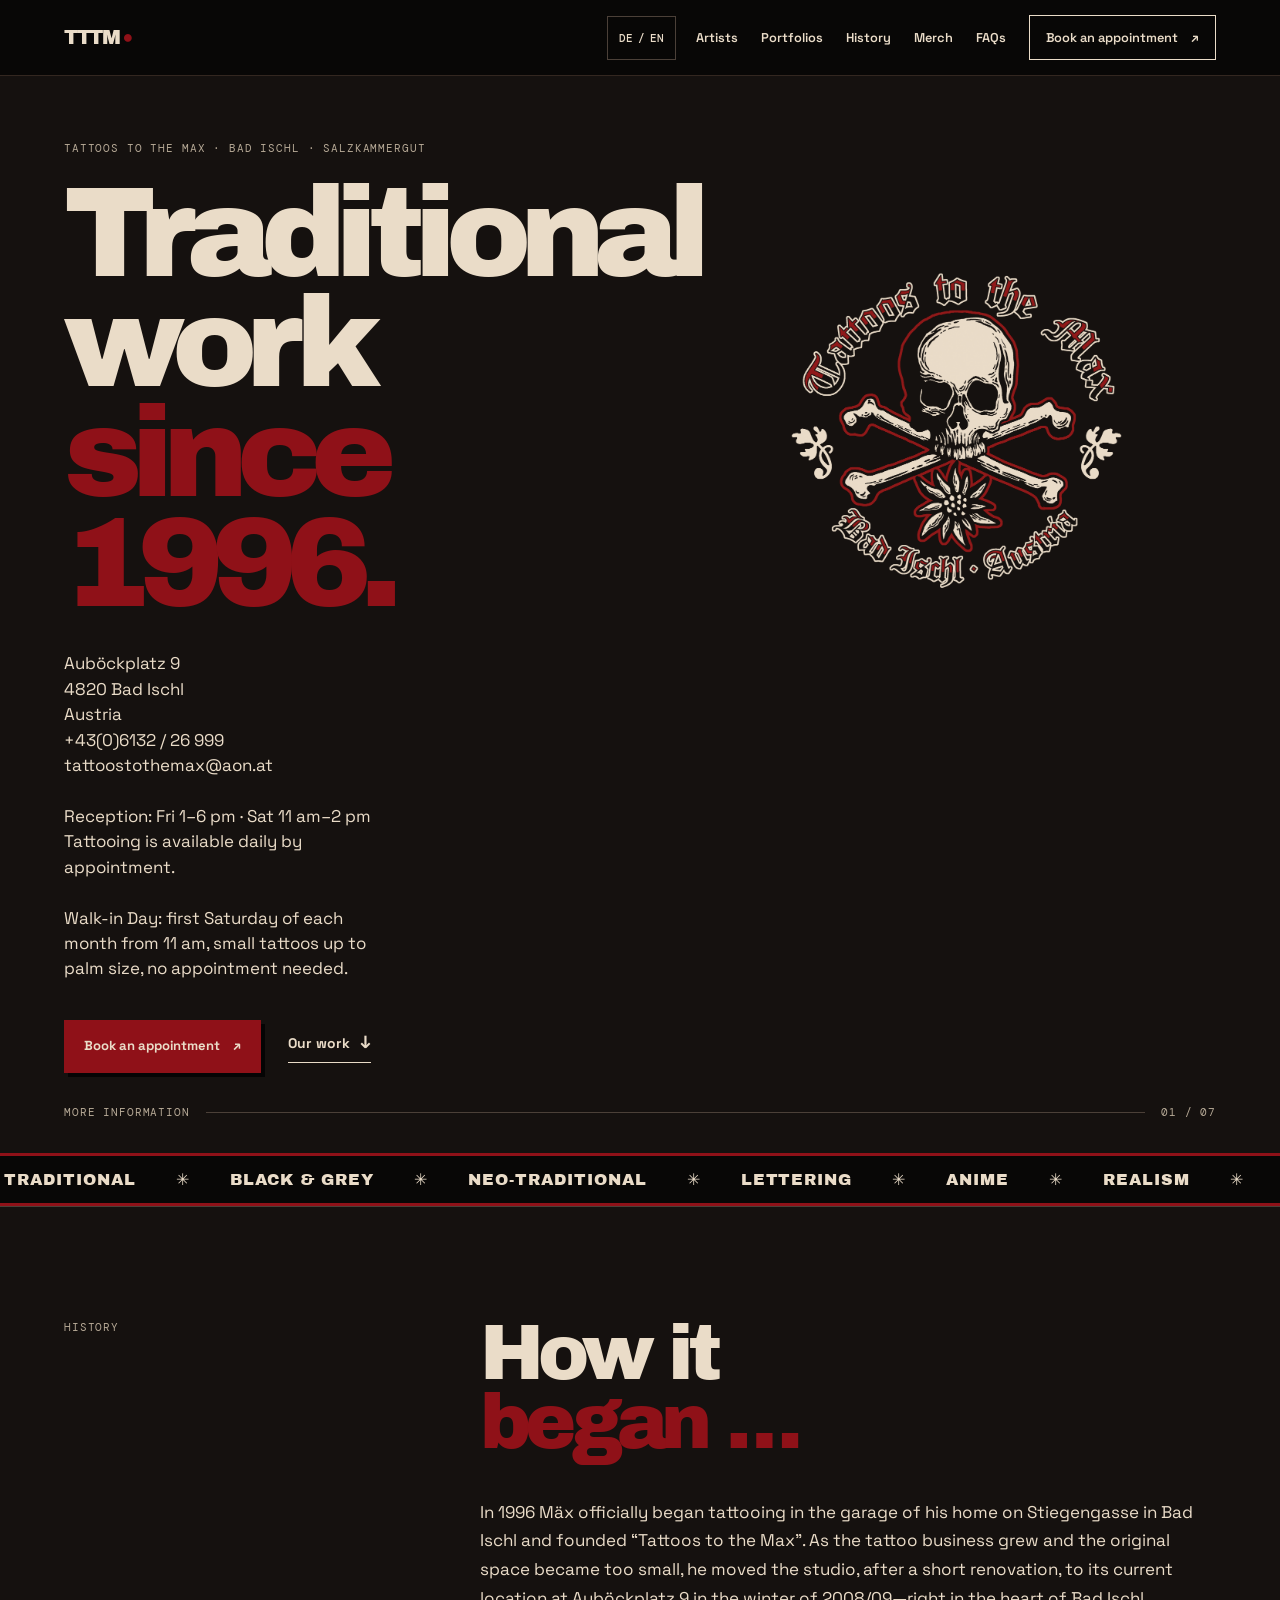
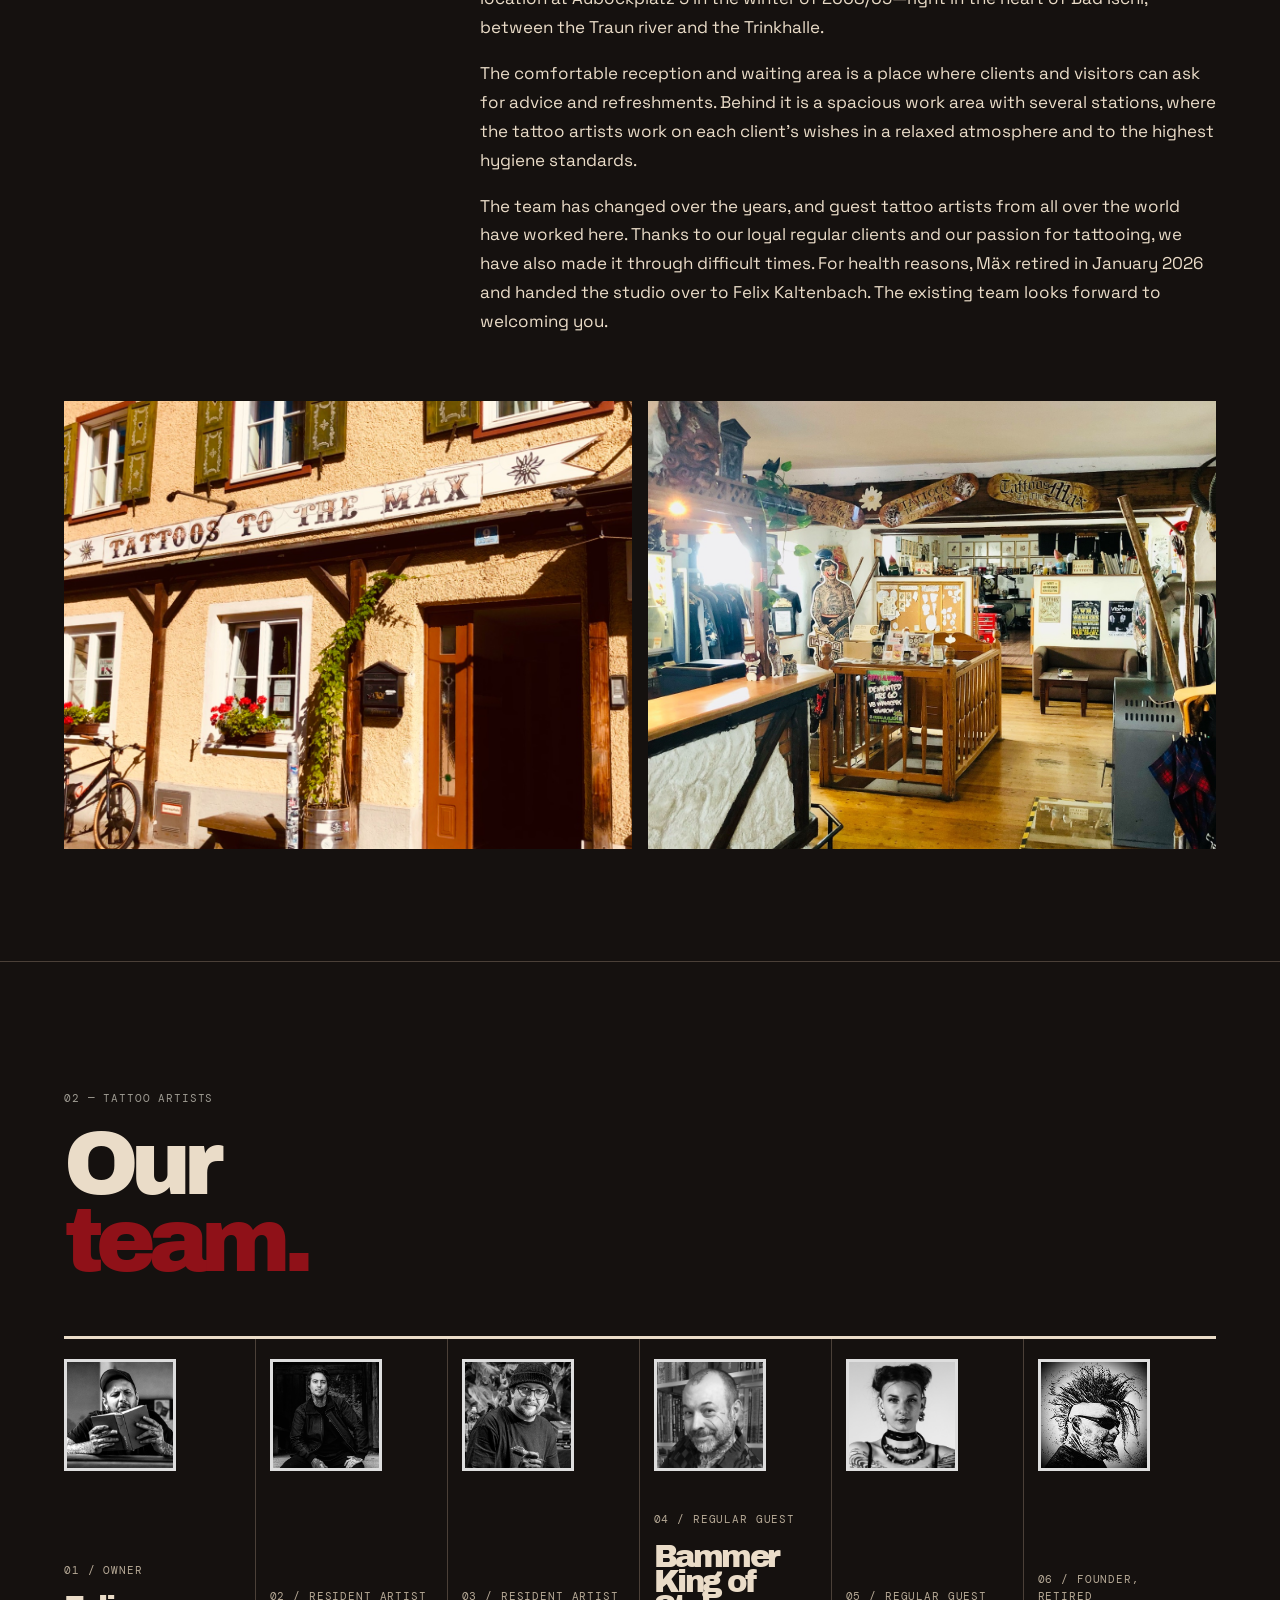
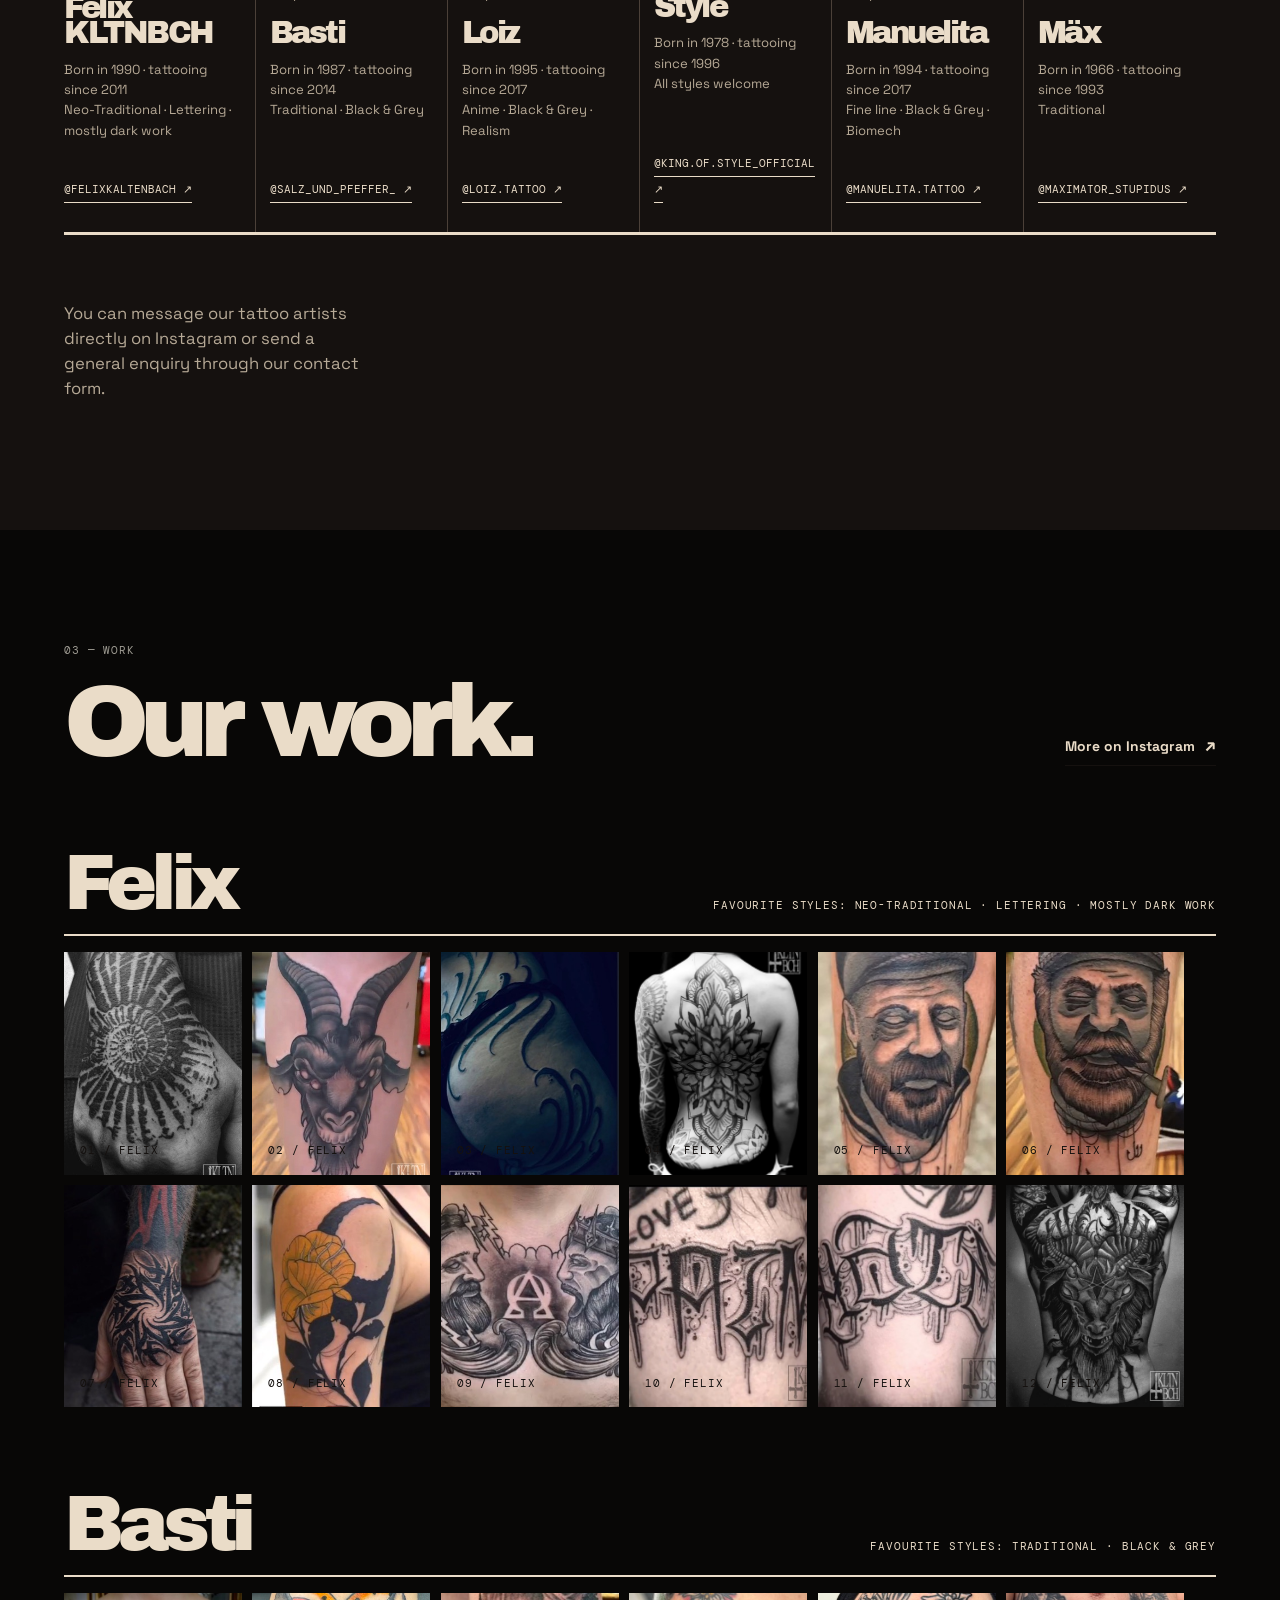
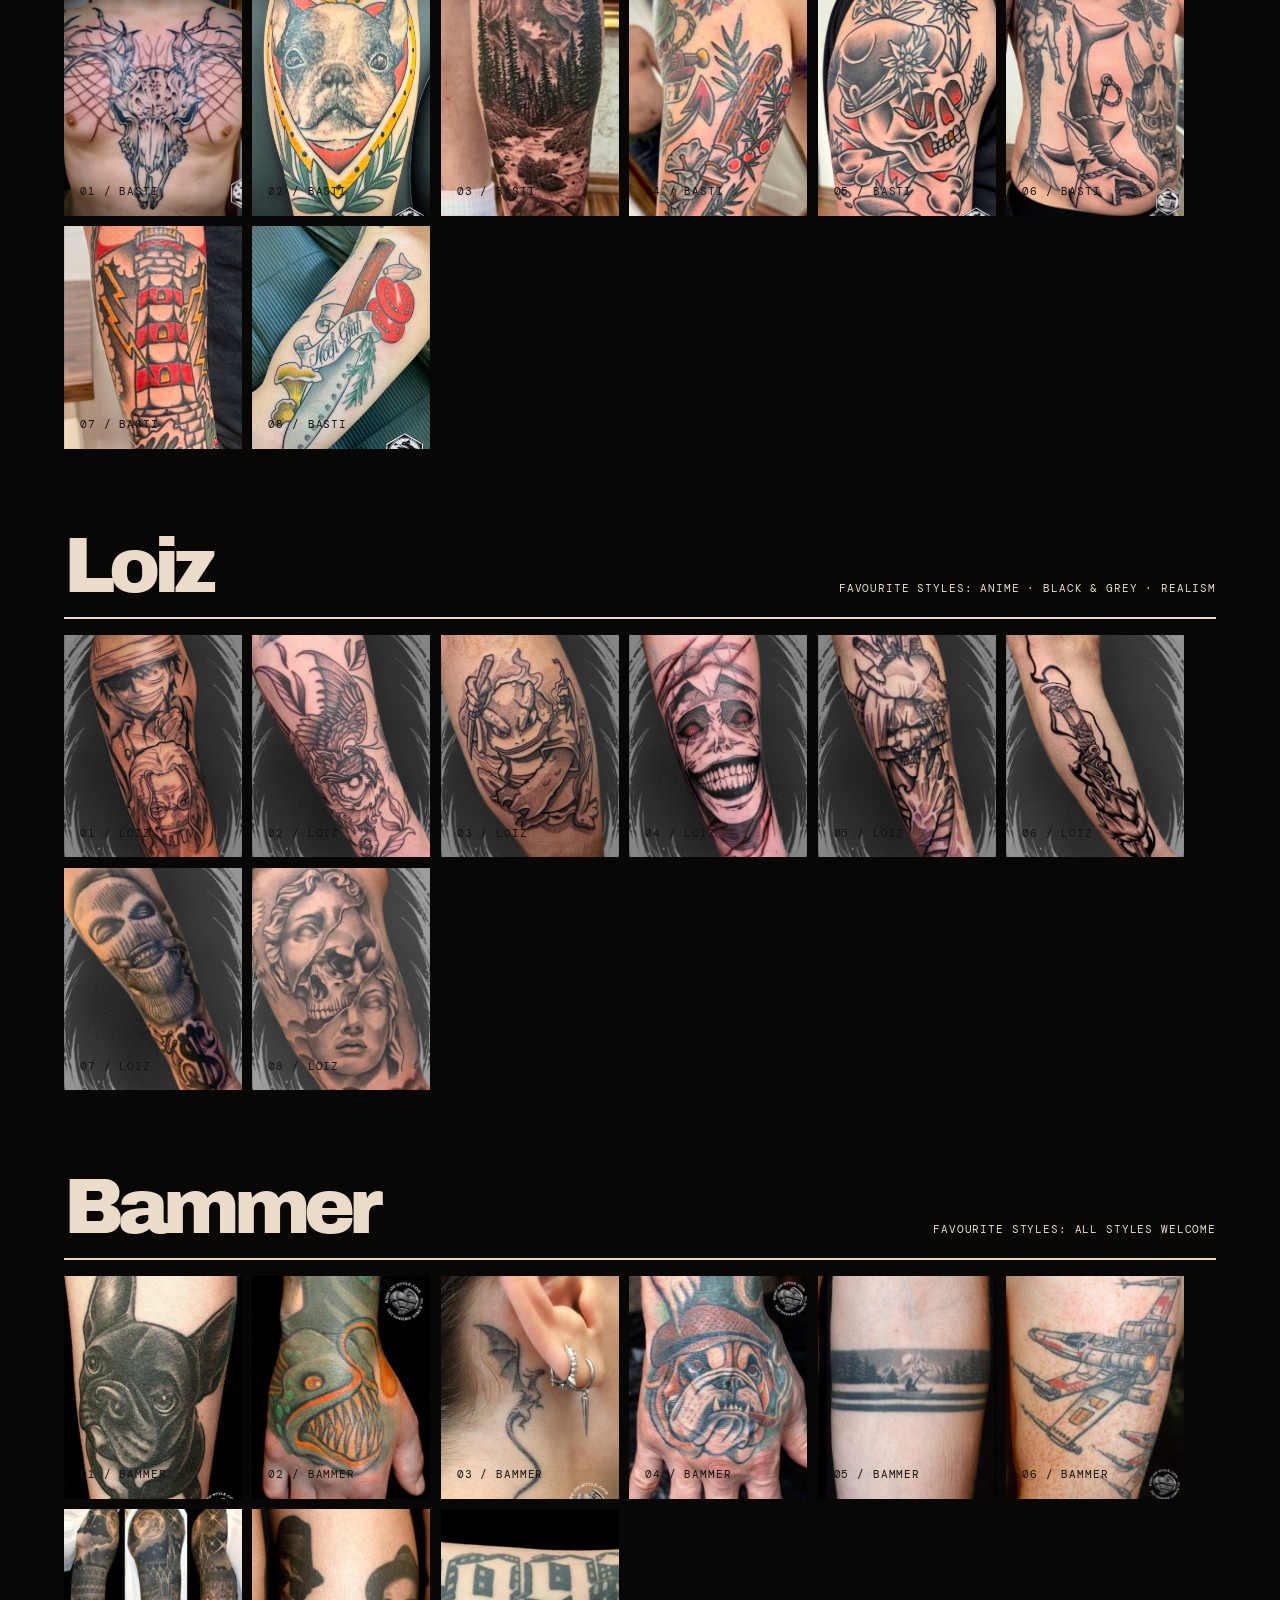
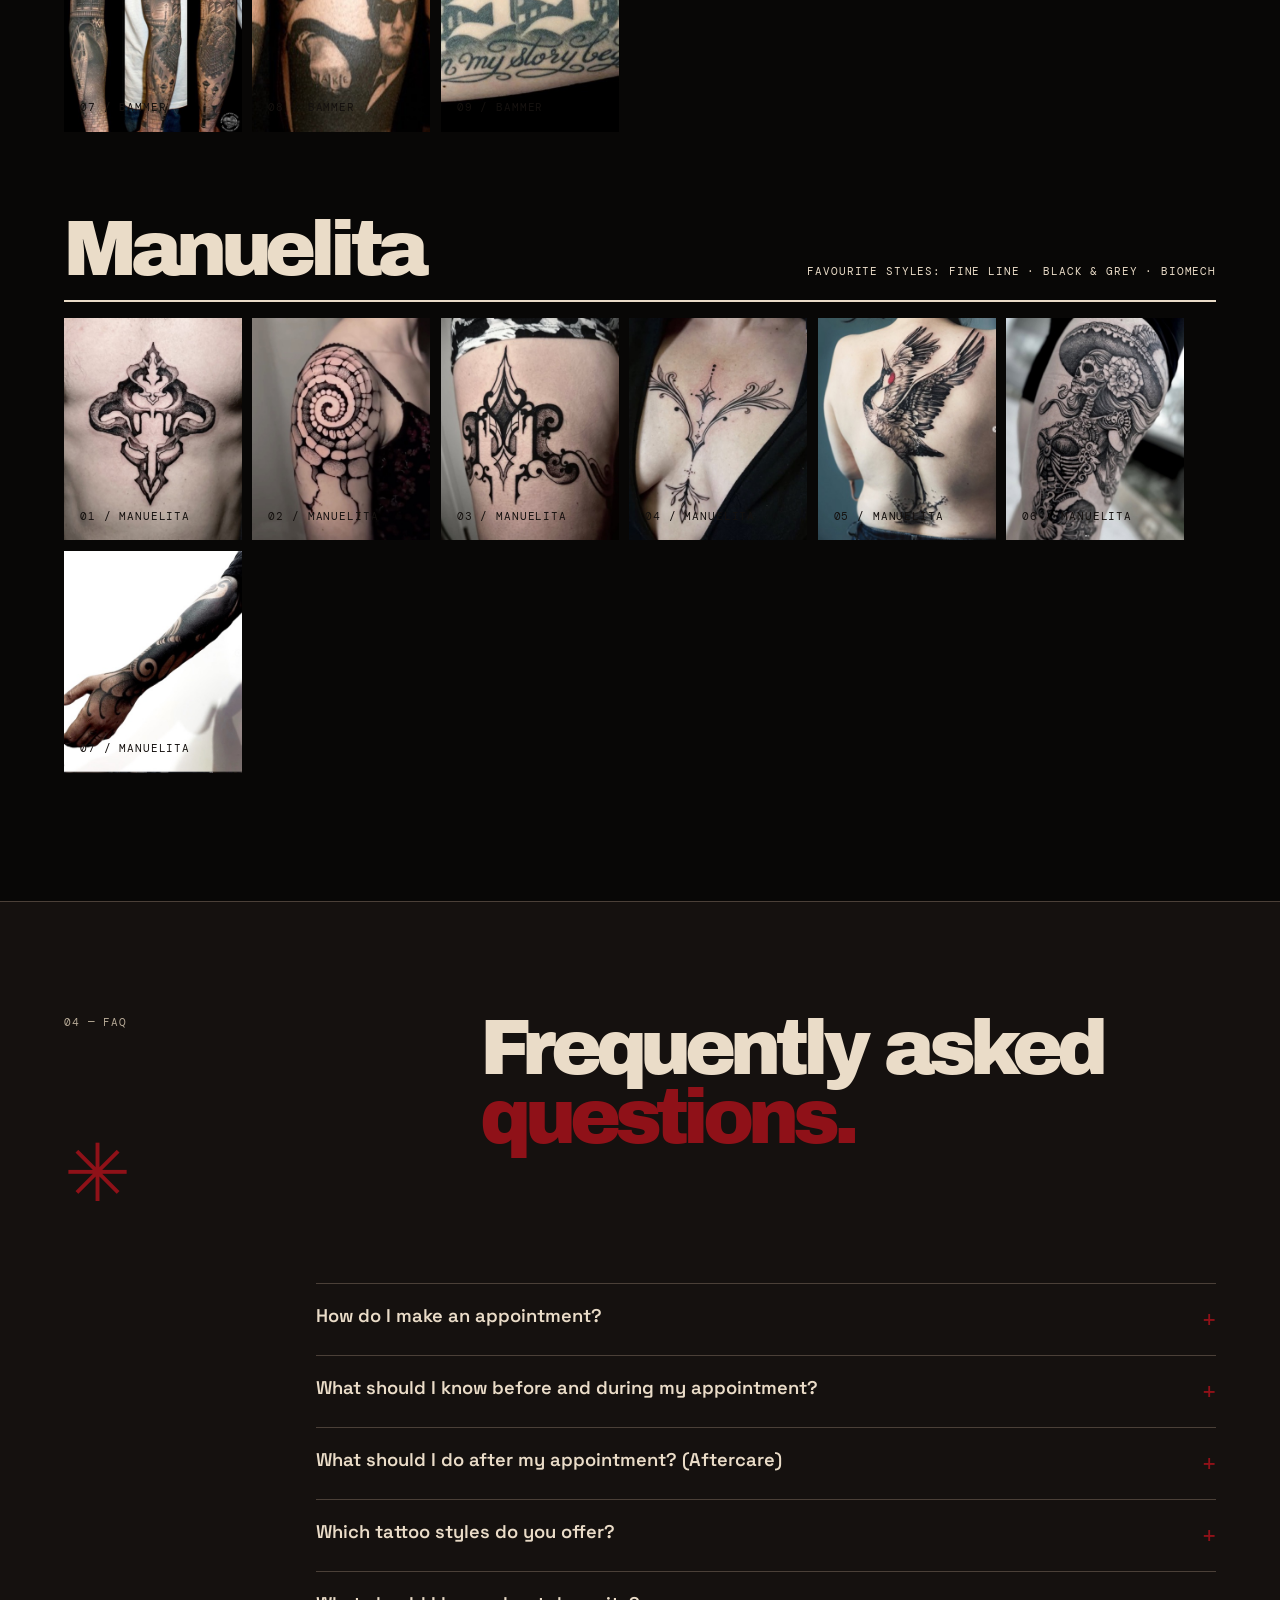
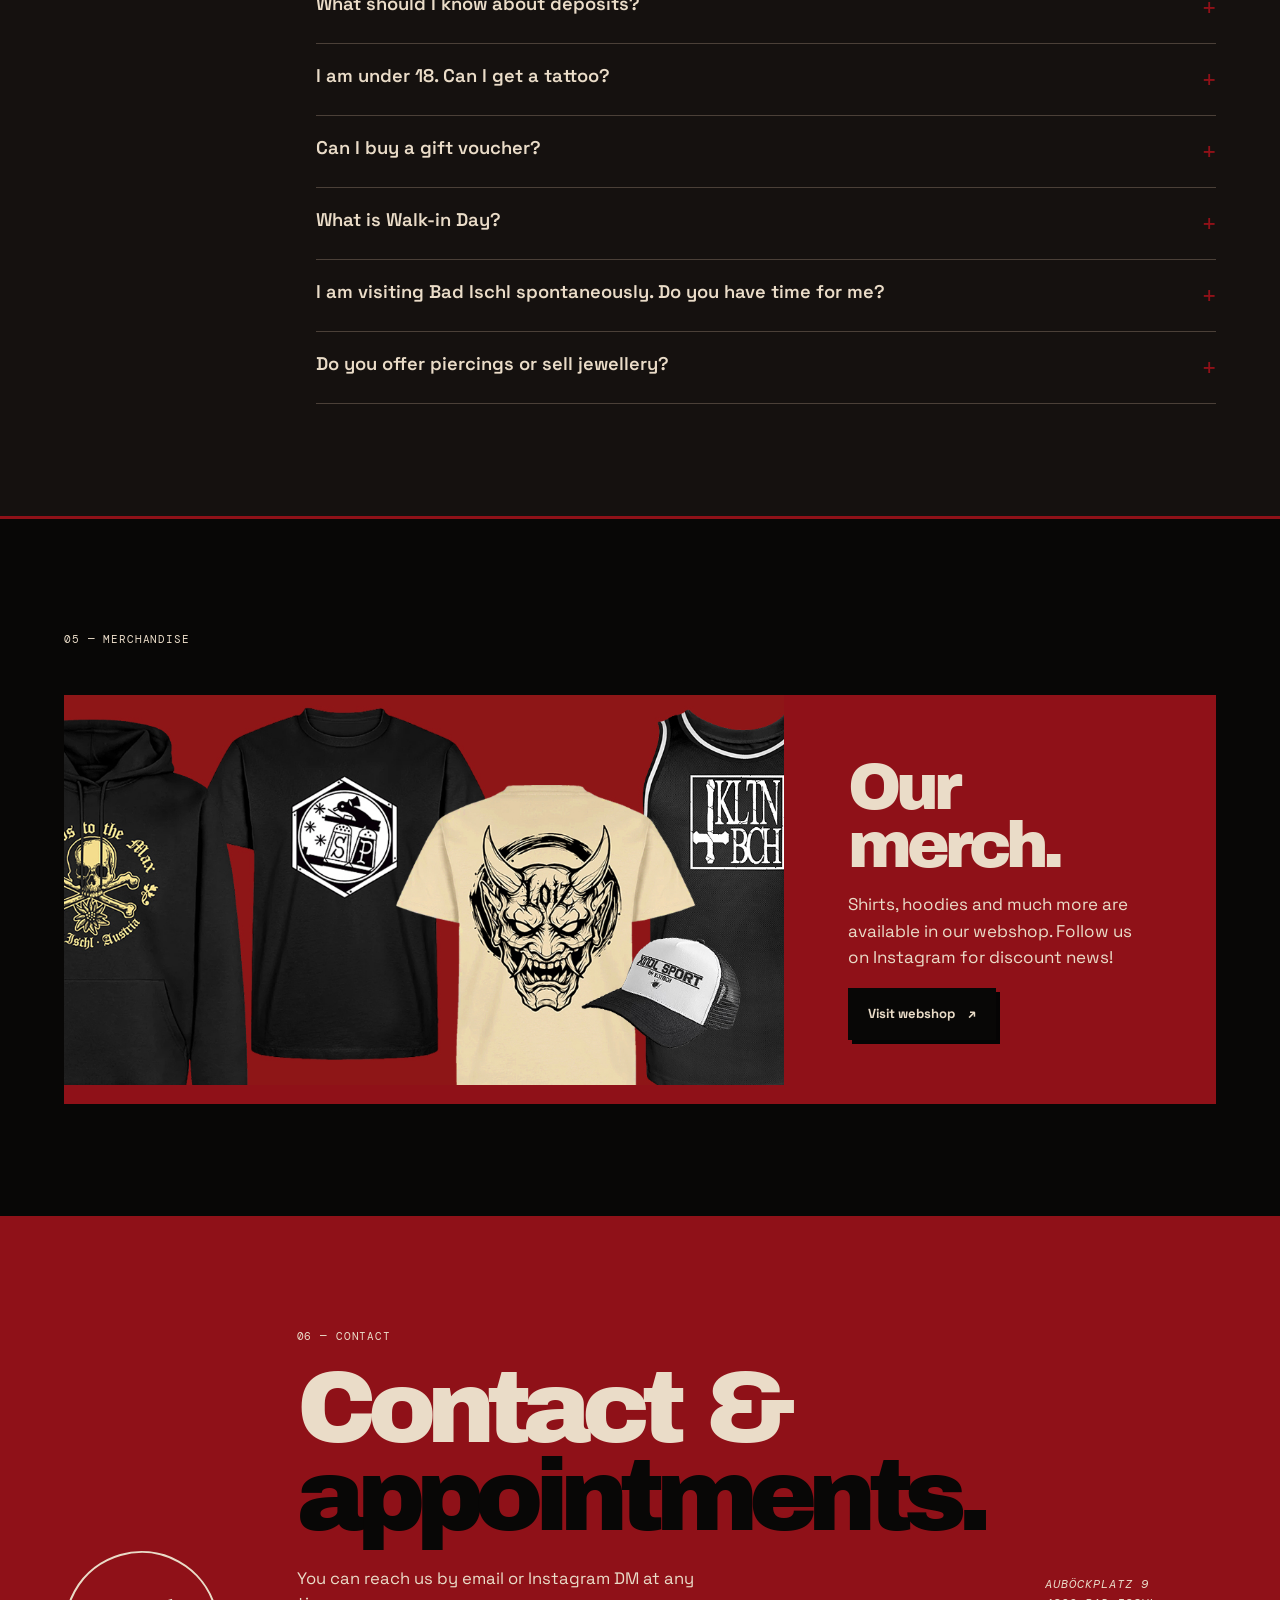
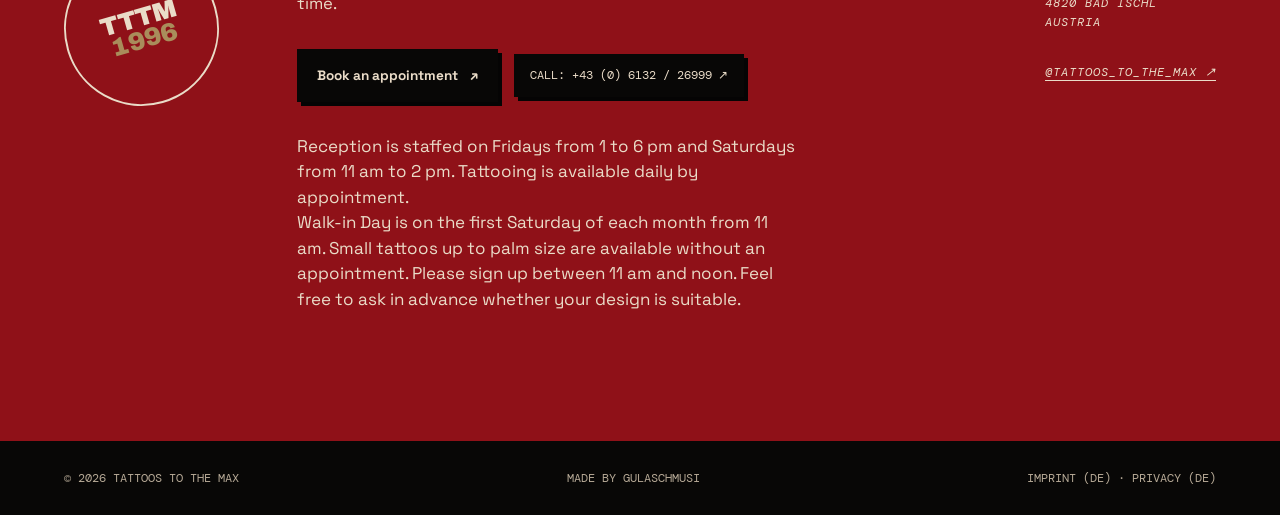
==== commit 0fdf9eda: "Organize studio correction assets" ====
--- a/en/index.html
+++ b/en/index.html
@@ -73,7 +73,7 @@
       <details><summary>I am visiting Bad Ischl spontaneously. Do you have time for me?</summary><div class="faq-answer"><p>If you would like to drop by spontaneously or outside regular opening hours, feel free to try your luck—an appointment may happen to be available. If you have a long journey, we recommend checking in advance to make sure someone is at the studio. This is less likely on Mondays and, of course, Sundays.</p></div></details>
       <details><summary>Do you offer piercings or sell jewellery?</summary><div class="faq-answer"><p>No. We only offer tattooing.</p></div></details>
     </div></section>
-    <section id="shop" class="shop-section section-pad"><p class="eyebrow">05 — Merchandise</p><div class="merch-card"><img src="../assets/studio/studio/merch-neu.png" width="1200" height="555" alt="Tattoos to the Max merchandise" loading="lazy" /><div class="merch-copy"><h3>Our merch.</h3><p>Shirts, hoodies and much more are available in our webshop. Follow us on Instagram for discount news!</p><a class="button button-dark" href="https://tattoos-to-the-max.myspreadshop.at/" target="_blank" rel="noreferrer">Visit webshop <span>↗</span></a></div></div></section>
+    <section id="shop" class="shop-section section-pad"><p class="eyebrow">05 — Merchandise</p><div class="merch-card"><img src="../assets/studio/studio/merch.jpg" width="1200" height="555" alt="Tattoos to the Max merchandise" loading="lazy" /><div class="merch-copy"><h3>Our merch.</h3><p>Shirts, hoodies and much more are available in our webshop. Follow us on Instagram for discount news!</p><a class="button button-dark" href="https://tattoos-to-the-max.myspreadshop.at/" target="_blank" rel="noreferrer">Visit webshop <span>↗</span></a></div></div></section>
     <section id="contact" class="contact-section section-pad"><div class="contact-stamp">TTTM<br /><span>1996</span></div><div class="contact-copy"><p class="eyebrow">06 — Contact</p><h2>Contact &amp;<br /><em>appointments.</em></h2><p class="contact-lede">You can reach us by email or Instagram DM at any time.</p><div class="contact-actions"><a class="button button-red" href="mailto:tattoostothemax@aon.at">Book an appointment <span>↗</span></a><a class="phone-cta" href="tel:+43613226999">Call: +43 (0) 6132 / 26999 <span>↗</span></a></div><p class="contact-extra">Reception is staffed on Fridays from 1 to 6 pm and Saturdays from 11 am to 2 pm. Tattooing is available daily by appointment.<br />Walk-in Day is on the first Saturday of each month from 11 am. Small tattoos up to palm size are available without an appointment. Please sign up between 11 am and noon. Feel free to ask in advance whether your design is suitable.</p></div><address class="contact-details mono"><p>Auböckplatz 9<br />4820 Bad Ischl<br />Austria</p><p><a href="https://www.instagram.com/tattoos_to_the_max/" target="_blank" rel="noreferrer">@tattoos_to_the_max ↗</a></p></address></section>
   </main>
   <footer class="site-footer section-pad"><span>© 2026 Tattoos to the Max</span><span>Made by <a href="https://gulaschmusi.at" target="_blank" rel="noreferrer">Gulaschmusi</a></span><span><a href="../impressum.html">Imprint (DE)</a> · <a href="../datenschutz.html">Privacy (DE)</a></span></footer>
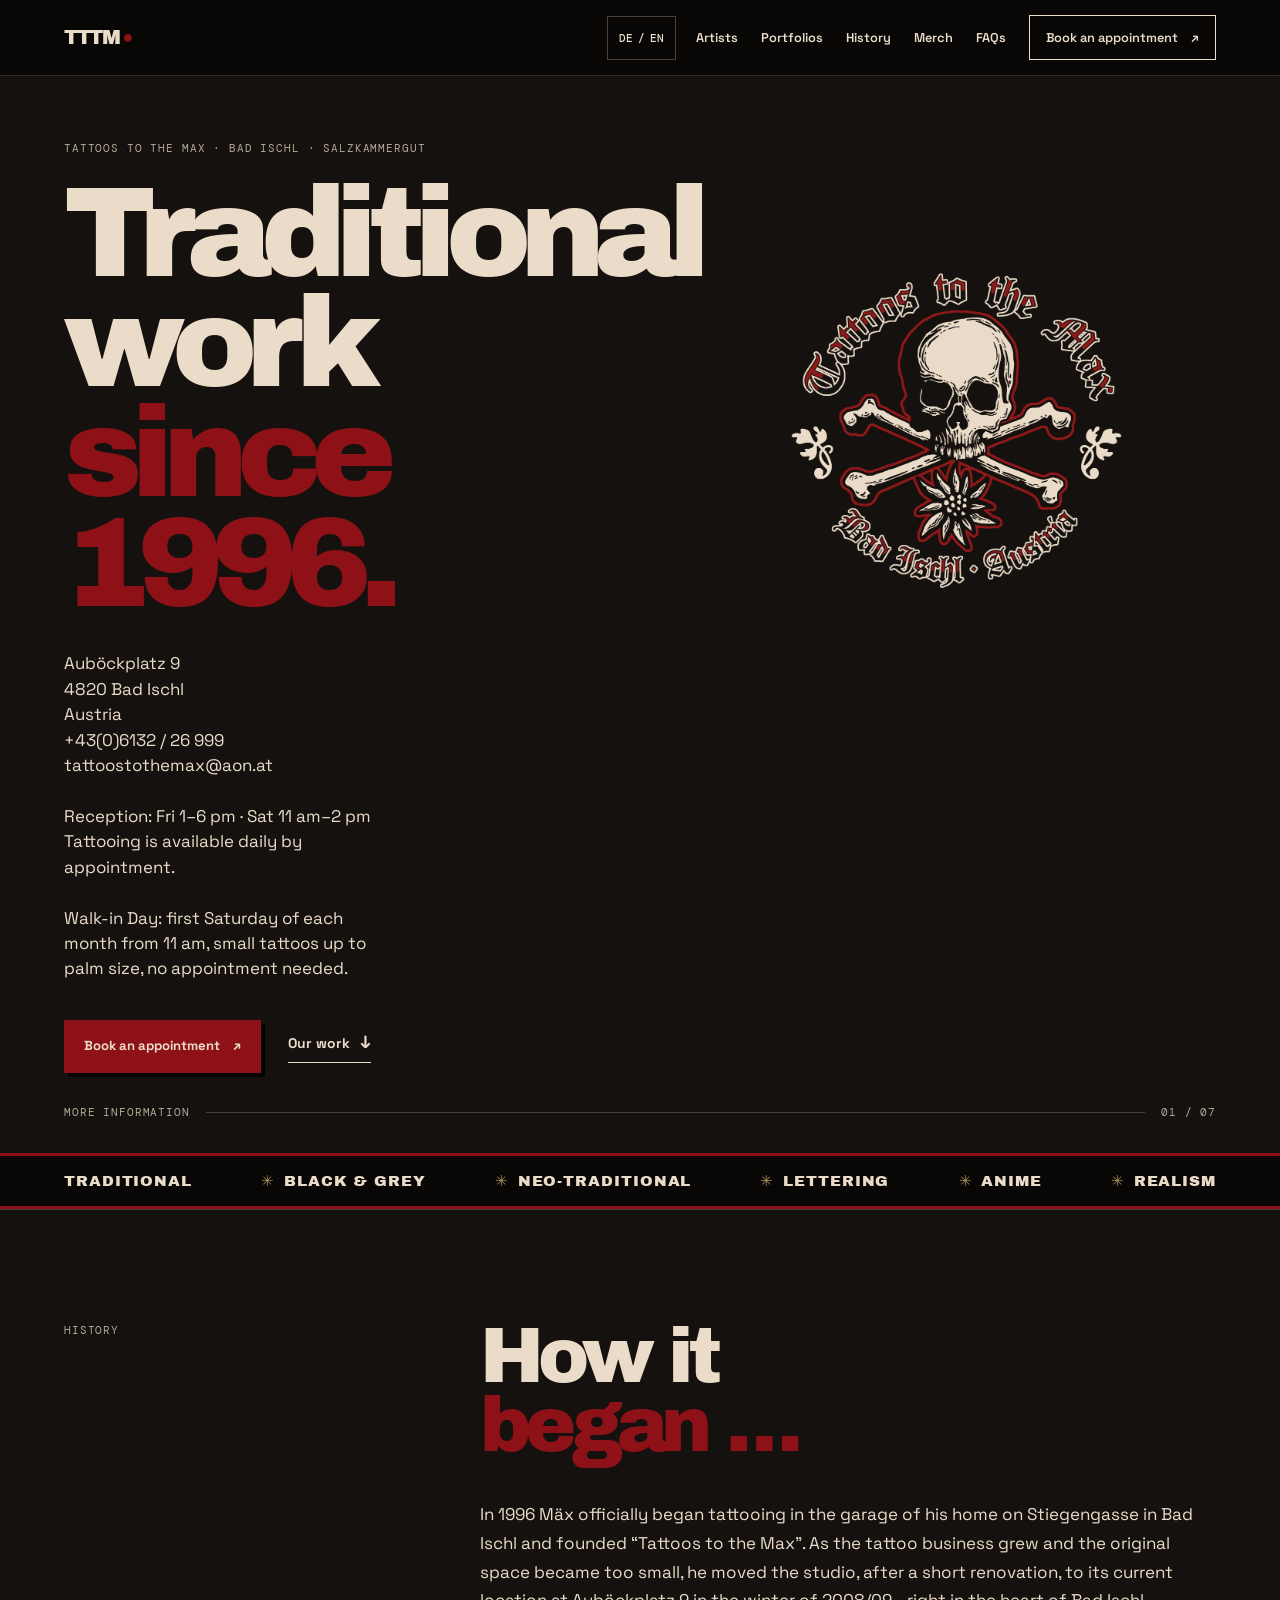
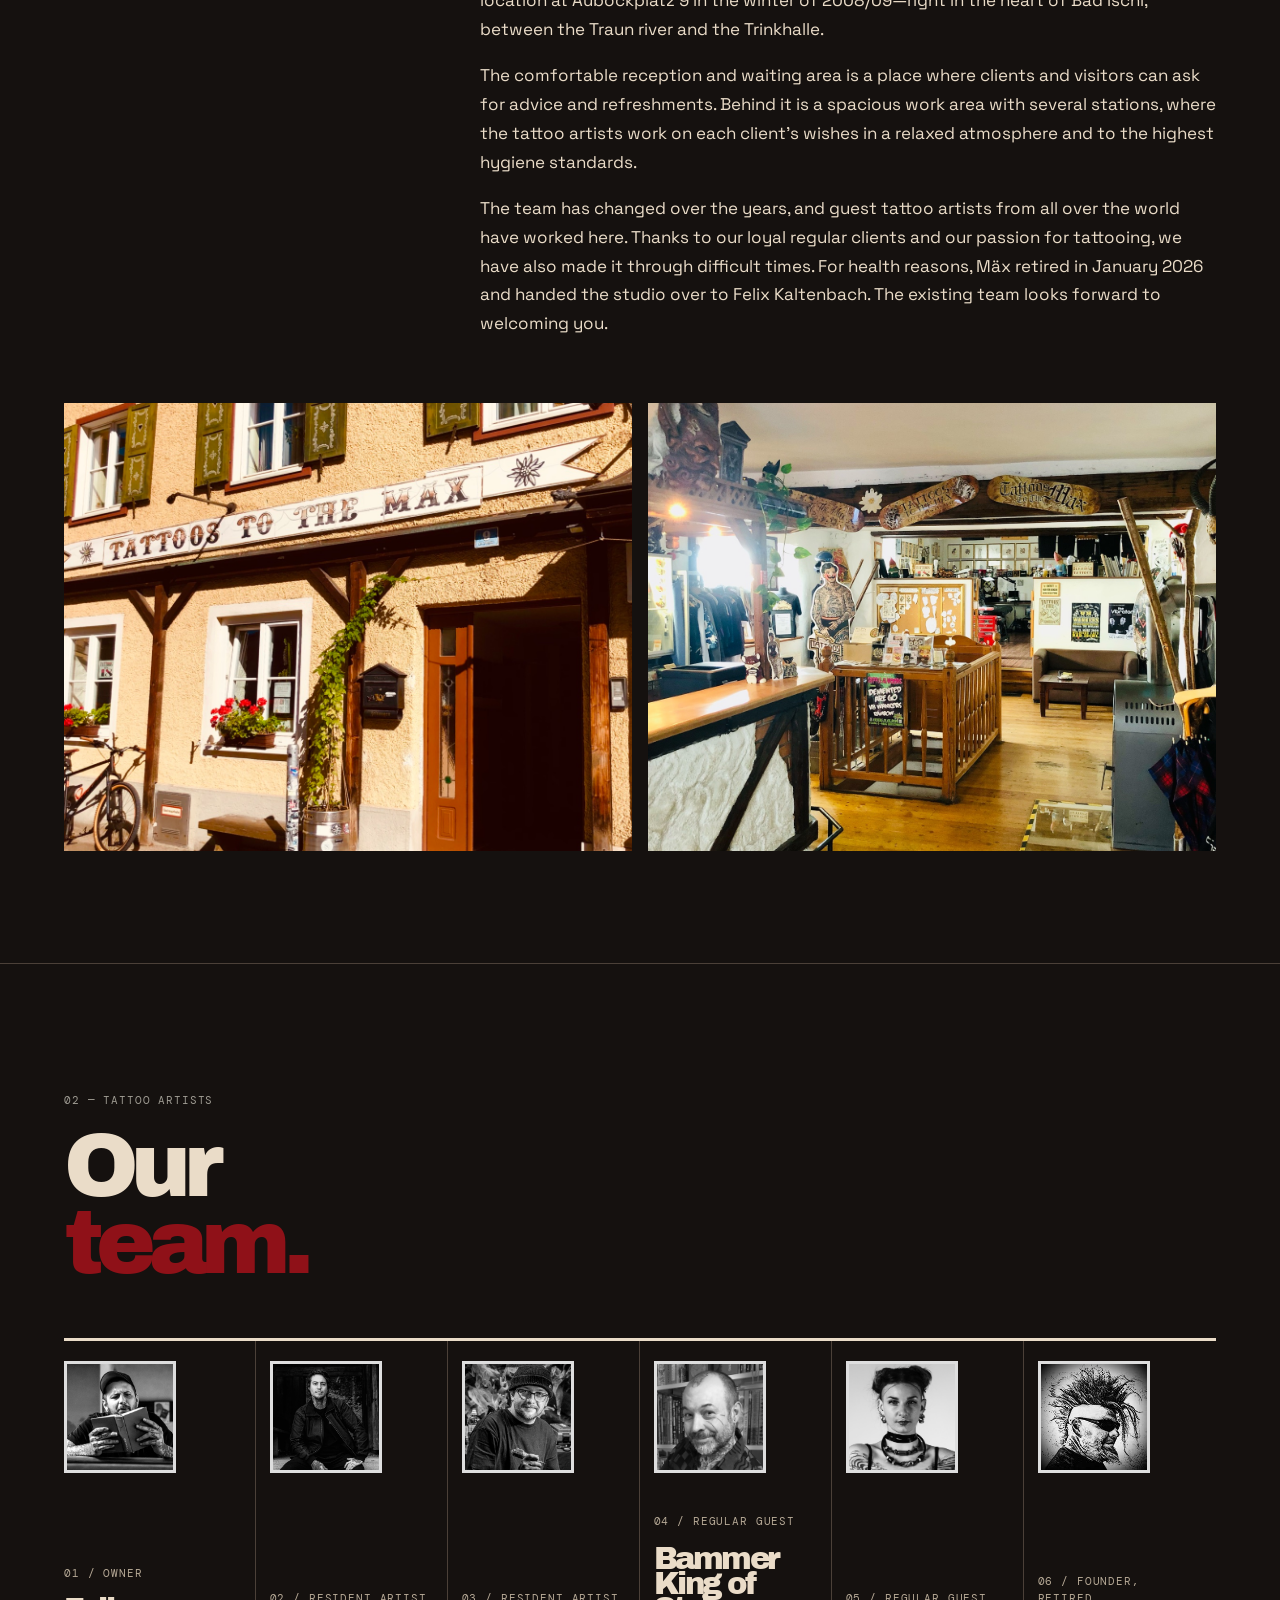
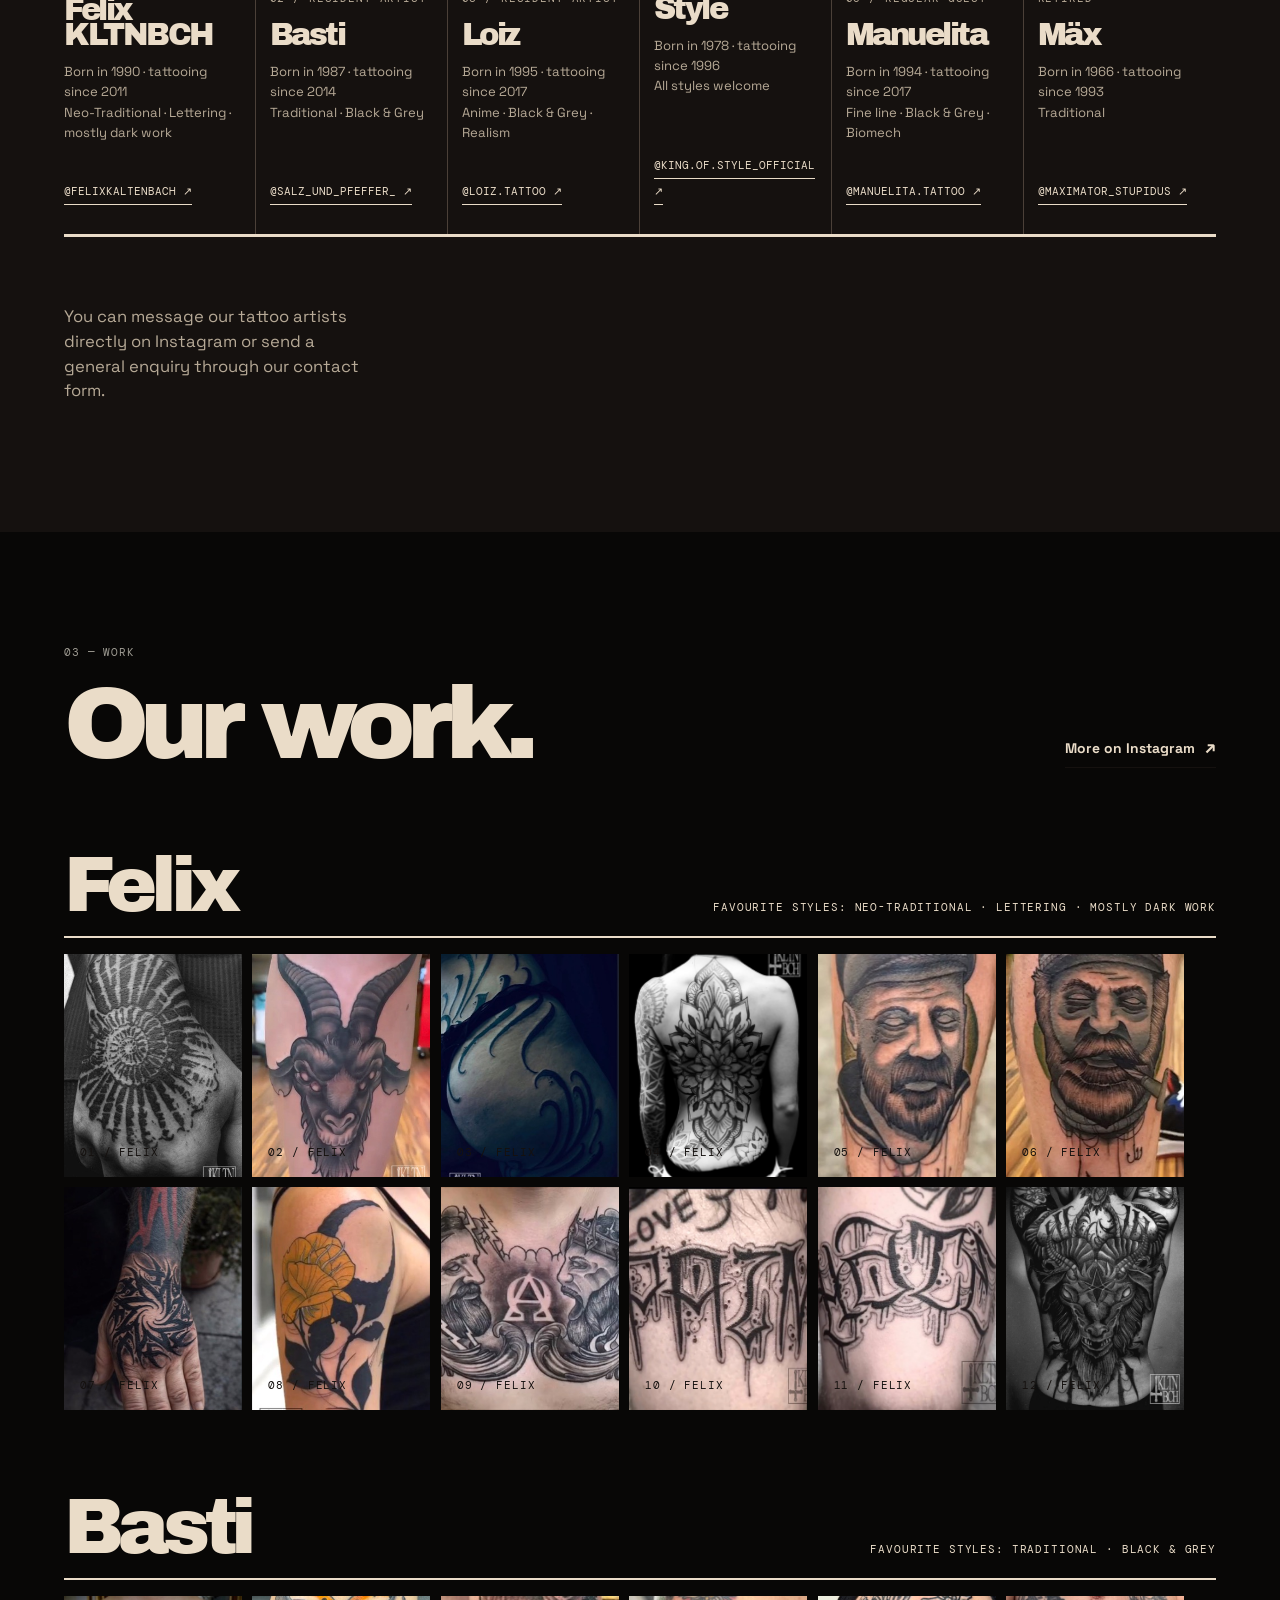
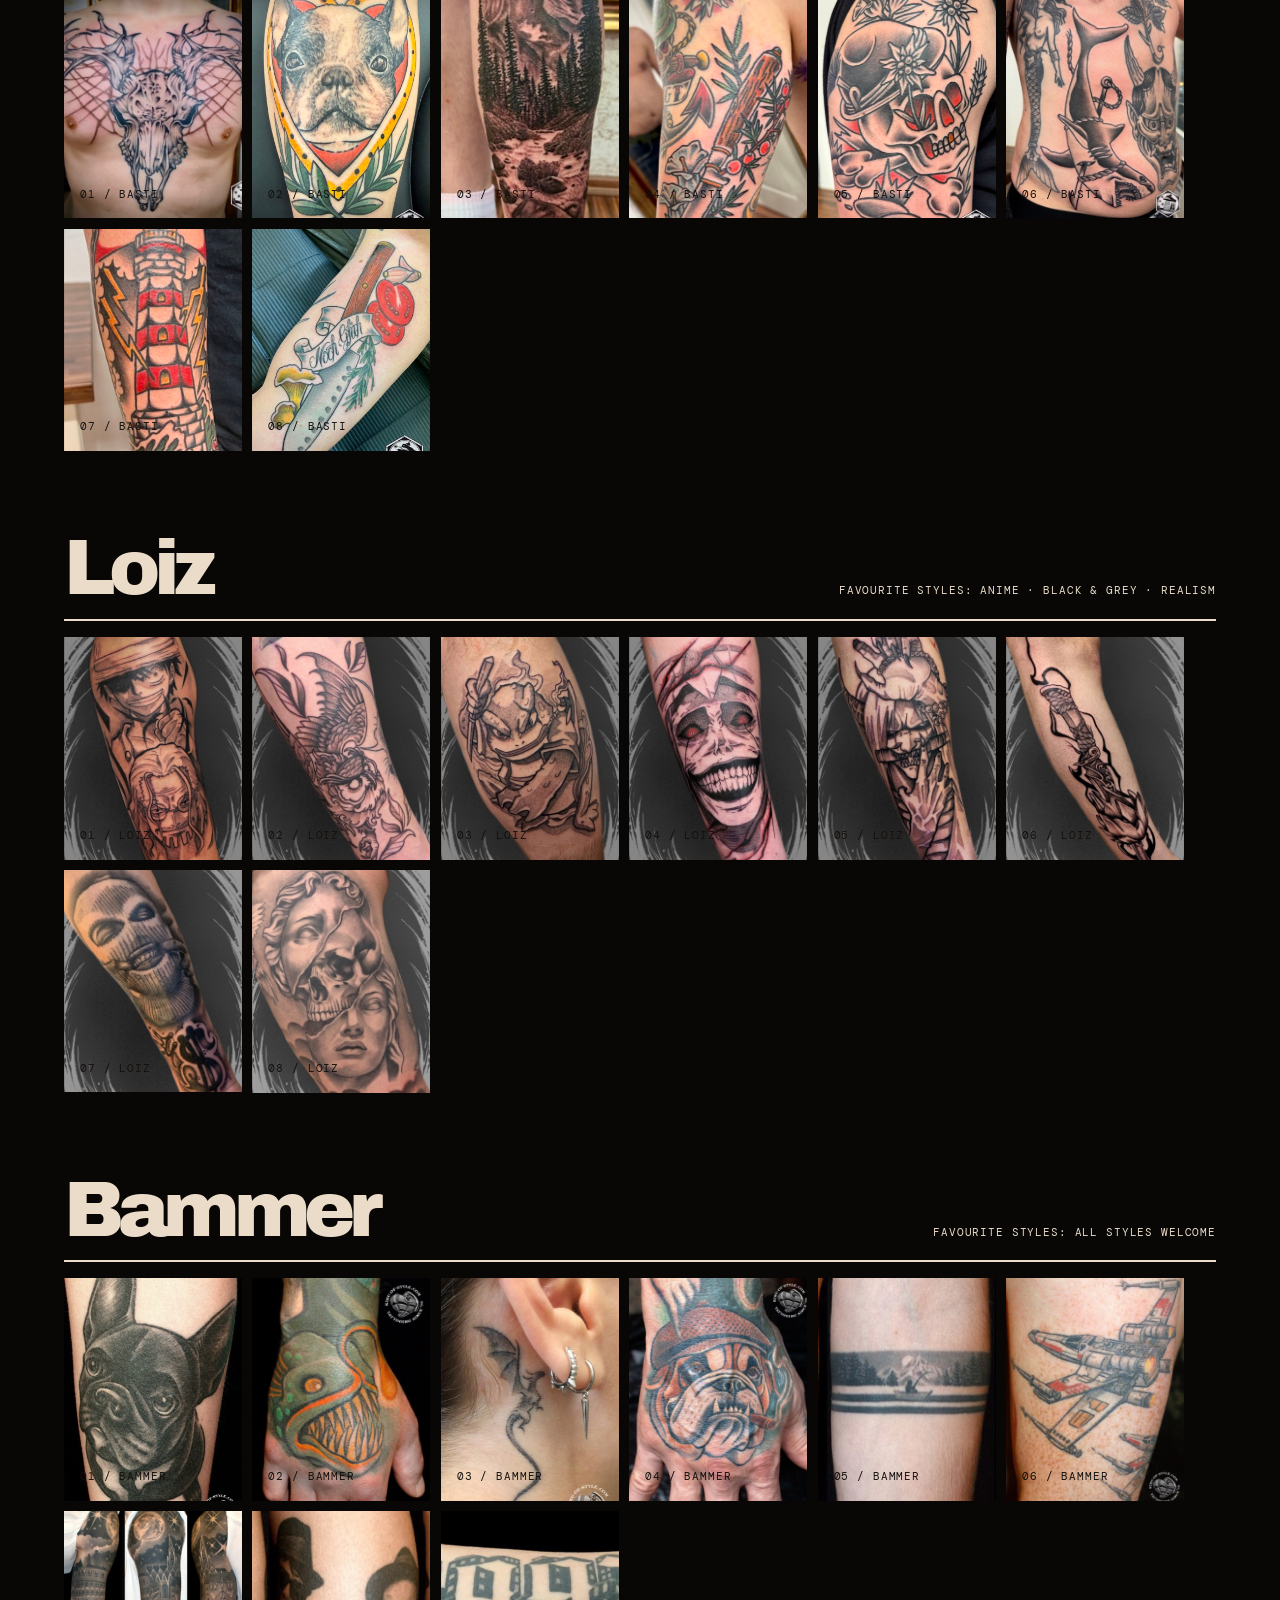
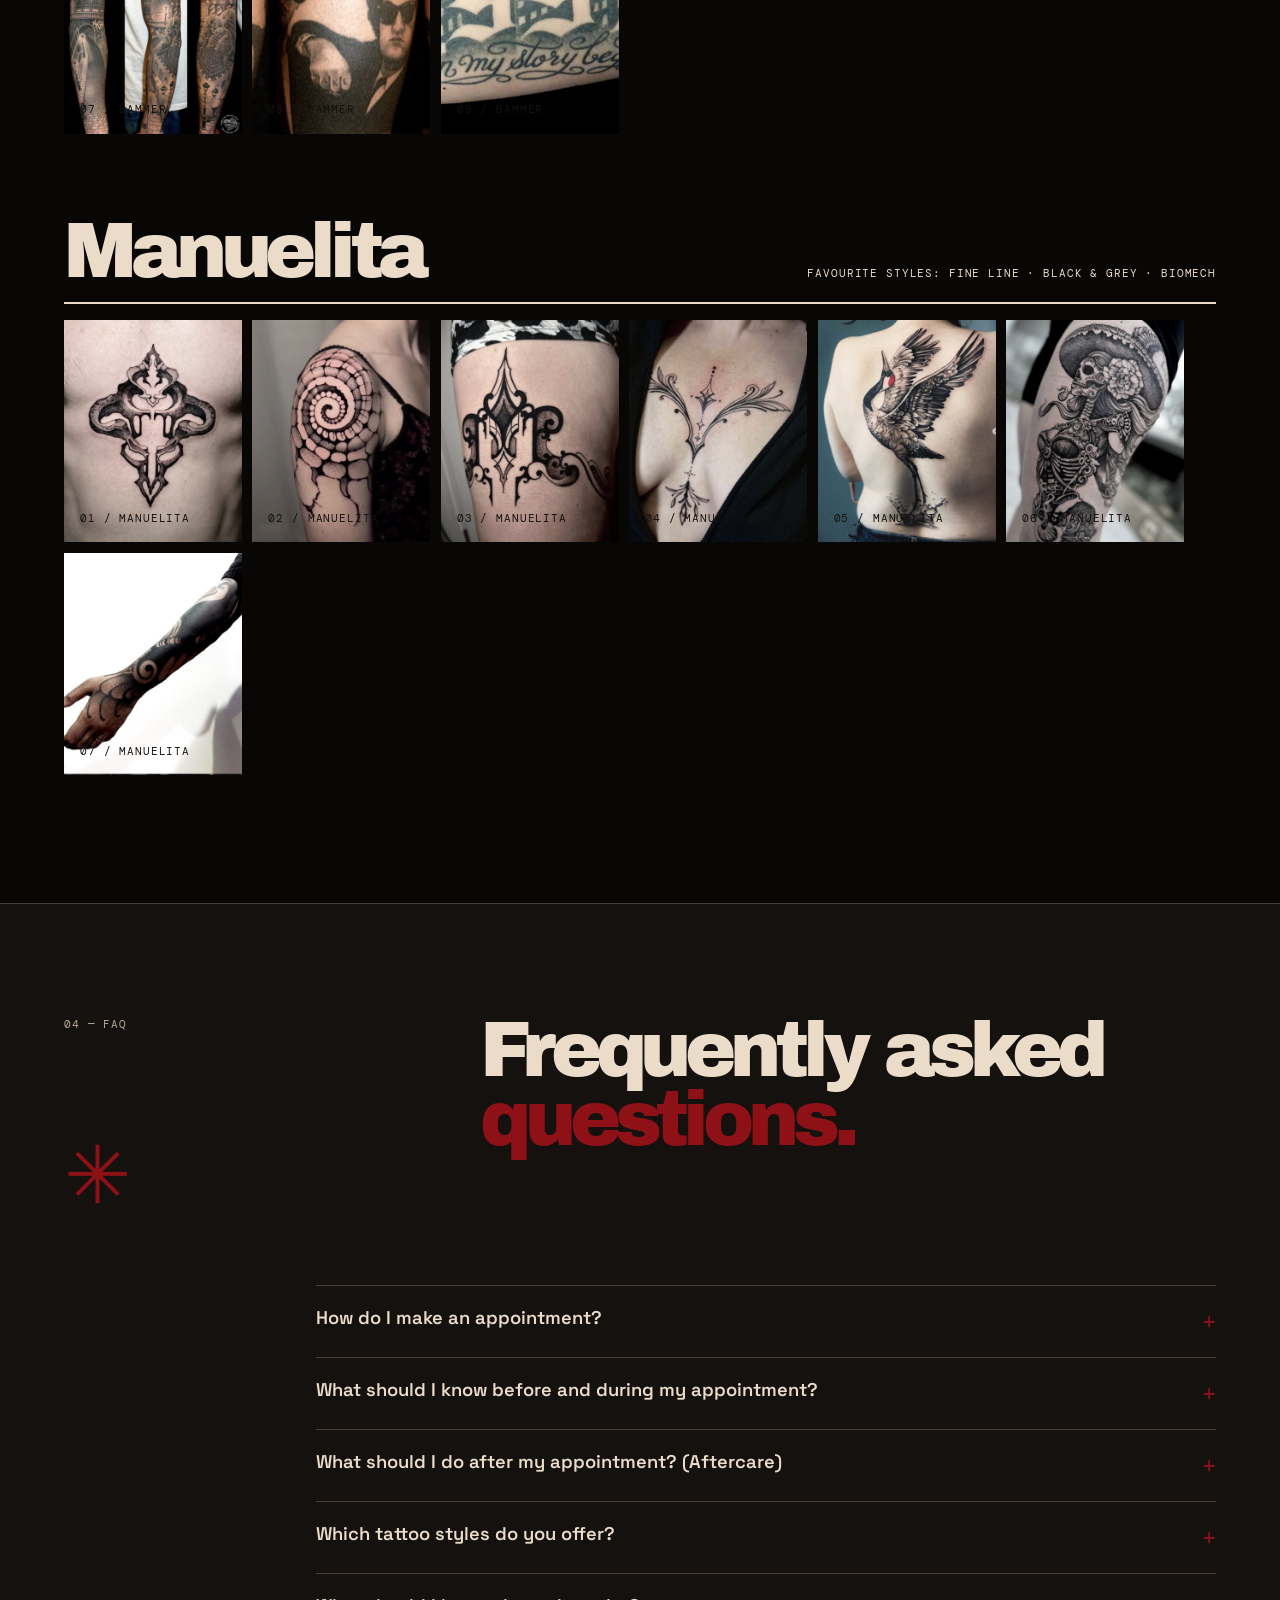
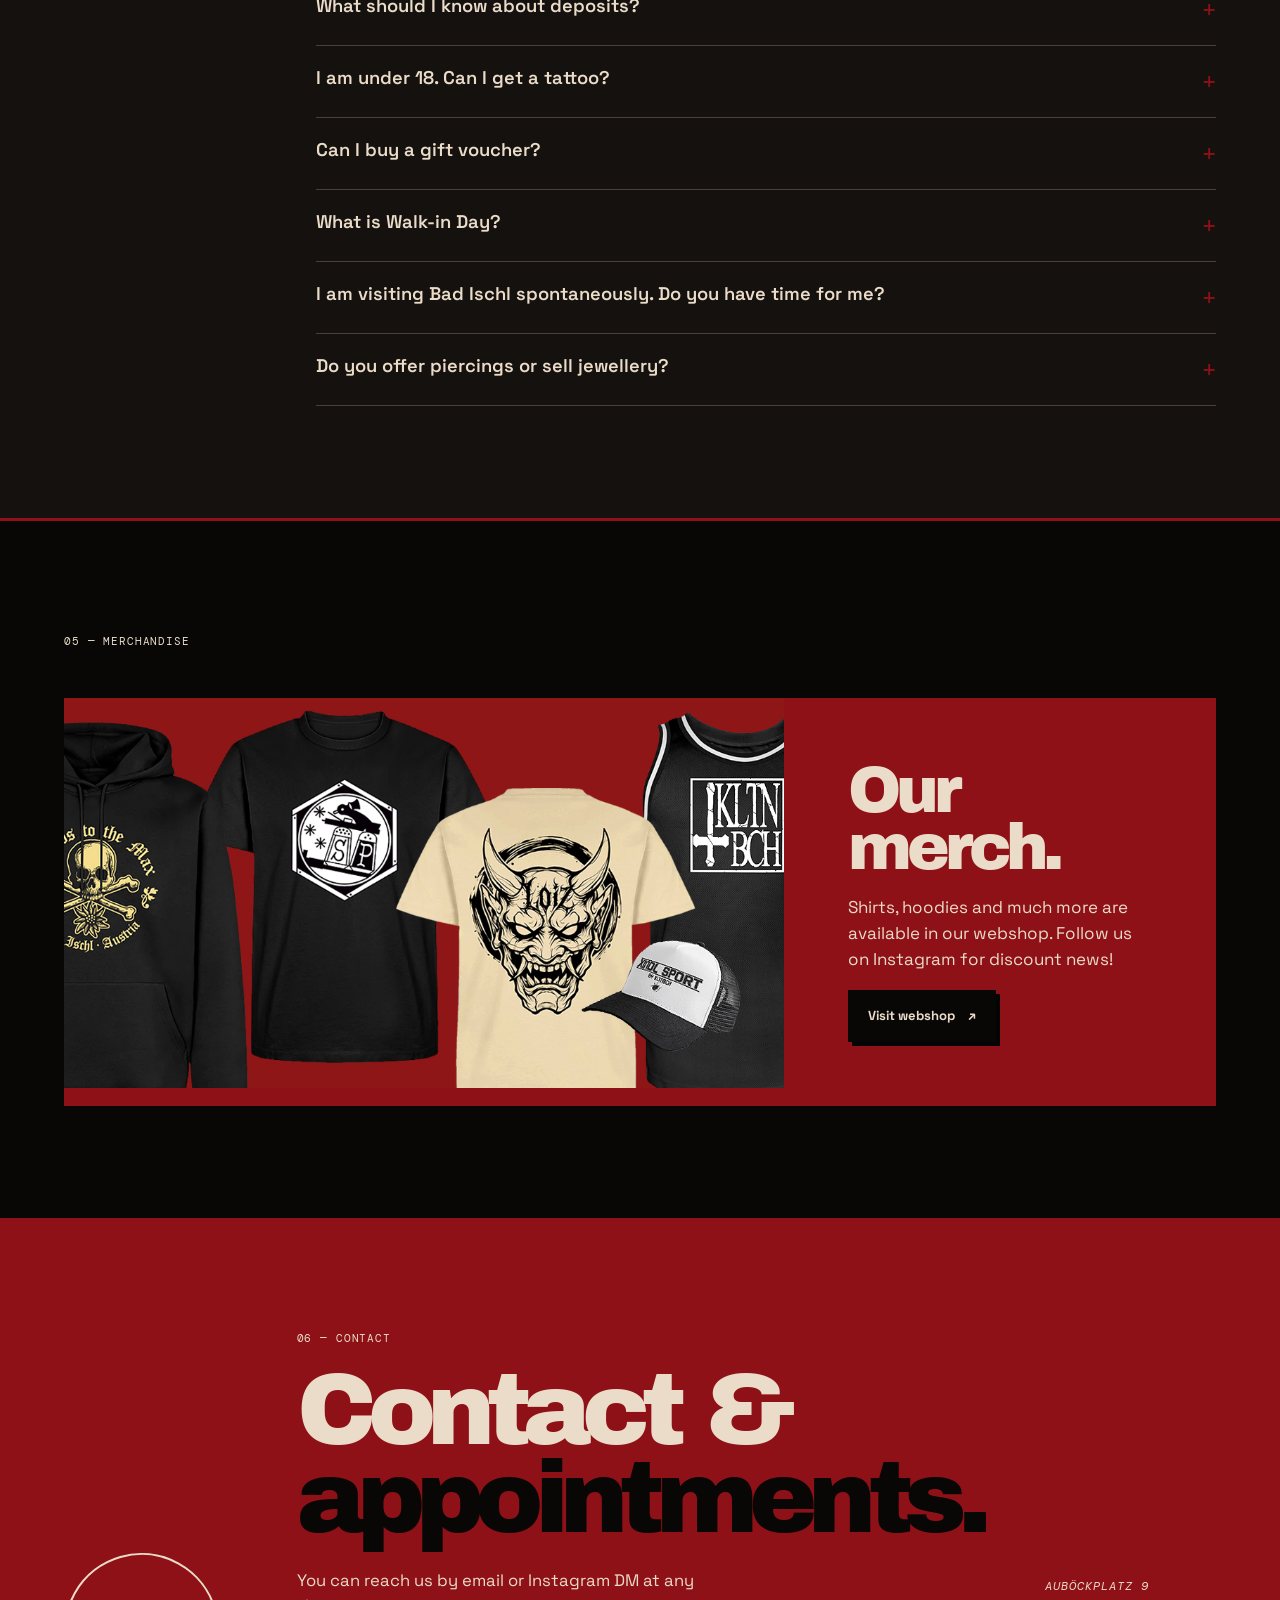
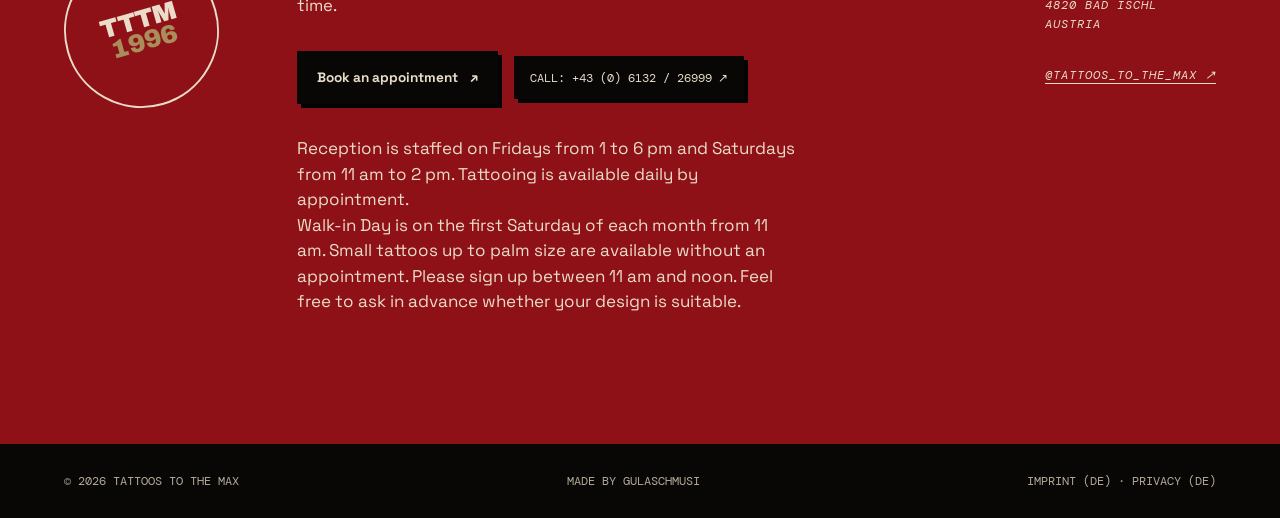
==== commit a797af03: "Simplify tattoo styles banner" ====
--- a/en/index.html
+++ b/en/index.html
@@ -21,7 +21,7 @@
   <header class="site-header"><a class="brand" href="#top" aria-label="Tattoos to the Max home"><span class="brand-mark">TTTM</span><span class="brand-dot">●</span></a><div class="language-switch"><a href="/" aria-label="Auf Deutsch wechseln">DE <span aria-hidden="true">/</span> EN</a></div><button class="menu-toggle" type="button" aria-expanded="false" aria-controls="site-nav">Menu <span>+</span></button><nav id="site-nav" class="site-nav" aria-label="Main navigation"><a href="#artists">Artists</a><a href="#work">Portfolios</a><a href="#history">History</a><a href="#shop">Merch</a><a href="#faq">FAQs</a><a href="#contact" class="nav-cta">Book an appointment <span>↗</span></a><div class="mobile-language-switch"><a href="/" aria-label="Auf Deutsch wechseln">DE <span aria-hidden="true">/</span> EN</a></div></nav></header>
   <main id="top">
     <section class="hero section-pad"><div class="hero-copy"><p class="eyebrow">Tattoos to the Max · Bad Ischl · Salzkammergut</p><h1>Traditional work<br /><em>since 1996.</em></h1><p class="hero-intro">Auböckplatz 9<br />4820 Bad Ischl<br />Austria<br /><a href="tel:+43613226999">+43(0)6132 / 26 999</a><br /><a href="mailto:tattoostothemax@aon.at">tattoostothemax@aon.at</a><br /><br />Reception: Fri 1–6 pm · Sat 11 am–2 pm<br />Tattooing is available daily by appointment.<br /><br />Walk-in Day: first Saturday of each month from 11 am, small tattoos up to palm size, no appointment needed.</p><div class="hero-actions"><a class="button button-dark" href="#contact">Book an appointment <span>↗</span></a><a class="text-link" href="#work">Our work <span>↓</span></a></div></div><div class="hero-art"><img class="hero-logo" src="../assets/studio/brand/logo-red-white.png" width="1500" height="1372" alt="Tattoos to the Max" fetchpriority="high" /></div><div class="hero-footer mono"><span>More information</span><span class="line"></span><span>01 / 07</span></div></section>
-    <section class="marquee" aria-label="Tattoo styles"><div class="marquee-track" aria-hidden="true"><div class="marquee-content"><span>TRADITIONAL</span><b>✳</b><span>BLACK &amp; GREY</span><b>✳</b><span>NEO-TRADITIONAL</span><b>✳</b><span>LETTERING</span><b>✳</b><span>ANIME</span><b>✳</b><span>REALISM</span><b>✳</b></div><div class="marquee-content"><span>TRADITIONAL</span><b>✳</b><span>BLACK &amp; GREY</span><b>✳</b><span>NEO-TRADITIONAL</span><b>✳</b><span>LETTERING</span><b>✳</b><span>ANIME</span><b>✳</b><span>REALISM</span><b>✳</b></div></div></section>
+    <section class="marquee" aria-label="Tattoo styles"><div class="marquee-content"><span>TRADITIONAL</span><span>BLACK &amp; GREY</span><span>NEO-TRADITIONAL</span><span>LETTERING</span><span>ANIME</span><span>REALISM</span></div></section>
 
     <section id="history" class="studio-section section-pad"><div class="split-section"><p class="eyebrow">History</p><div class="section-content"><h2>How it<br /><span>began …</span></h2><p>In 1996 Mäx officially began tattooing in the garage of his home on Stiegengasse in Bad Ischl and founded “Tattoos to the Max”. As the tattoo business grew and the original space became too small, he moved the studio, after a short renovation, to its current location at Auböckplatz 9 in the winter of 2008/09—right in the heart of Bad Ischl, between the Traun river and the Trinkhalle.</p><p>The comfortable reception and waiting area is a place where clients and visitors can ask for advice and refreshments. Behind it is a spacious work area with several stations, where the tattoo artists work on each client’s wishes in a relaxed atmosphere and to the highest hygiene standards.</p><p>The team has changed over the years, and guest tattoo artists from all over the world have worked here. Thanks to our loyal regular clients and our passion for tattooing, we have also made it through difficult times. For health reasons, Mäx retired in January 2026 and handed the studio over to Felix Kaltenbach. The existing team looks forward to welcoming you.</p></div></div><div class="studio-grid"><img src="../assets/studio/studio/studio-1.jpg" width="1187" height="1600" alt="Exterior of Tattoos to the Max on Auböckplatz in Bad Ischl" loading="lazy" /><img src="../assets/studio/studio/studio-2.jpg" width="1401" height="1600" alt="Reception and work area at Tattoos to the Max" loading="lazy" /></div></section>
     <section id="artists" class="artists-section section-pad"><div class="section-heading"><div><p class="eyebrow">02 — Tattoo artists</p><h2>Our<br /><em>team.</em></h2></div></div><div class="artist-list">
--- a/styles.css
+++ b/styles.css
@@ -266,49 +266,29 @@
 .marquee {
     background: var(--red);
     color: var(--paper);
-    white-space: nowrap;
-    overflow: hidden;
-    padding: .9rem 0;
-    font: normal 1rem var(--display);
+    padding: 1rem clamp(1.25rem, 5vw, 6.5rem);
+    font: normal .95rem var(--display);
     letter-spacing: .06em
 }
 
-.marquee-track {
-    display: flex;
-    width: max-content;
-    animation: marquee-scroll 25s linear infinite;
-    will-change: transform
-}
-
 .marquee-content {
     display: flex;
+    justify-content: space-between;
+    align-items: center;
+    flex-wrap: wrap;
+    column-gap: .75rem;
+    row-gap: .65rem;
+}
+
+.marquee-content span {
     flex: none;
-    min-width: 100vw;
-    align-items: center;
-    justify-content: space-around;
-    gap: 2rem;
-    padding-right: 2rem
-}
-
-.marquee-content span,
-.marquee-content b {
-    flex: none
-}
-
-.marquee-content b {
-    font: inherit
-}
-
-@keyframes marquee-scroll {
-    to {
-        transform: translateX(-50%)
-    }
-}
-
-@media (prefers-reduced-motion: reduce) {
-    .marquee-track {
-        animation: none
-    }
+    white-space: nowrap
+}
+
+.marquee-content span + span::before {
+    content: "✳";
+    color: var(--yellow);
+    margin-right: .55rem
 }
 
 .split-section {
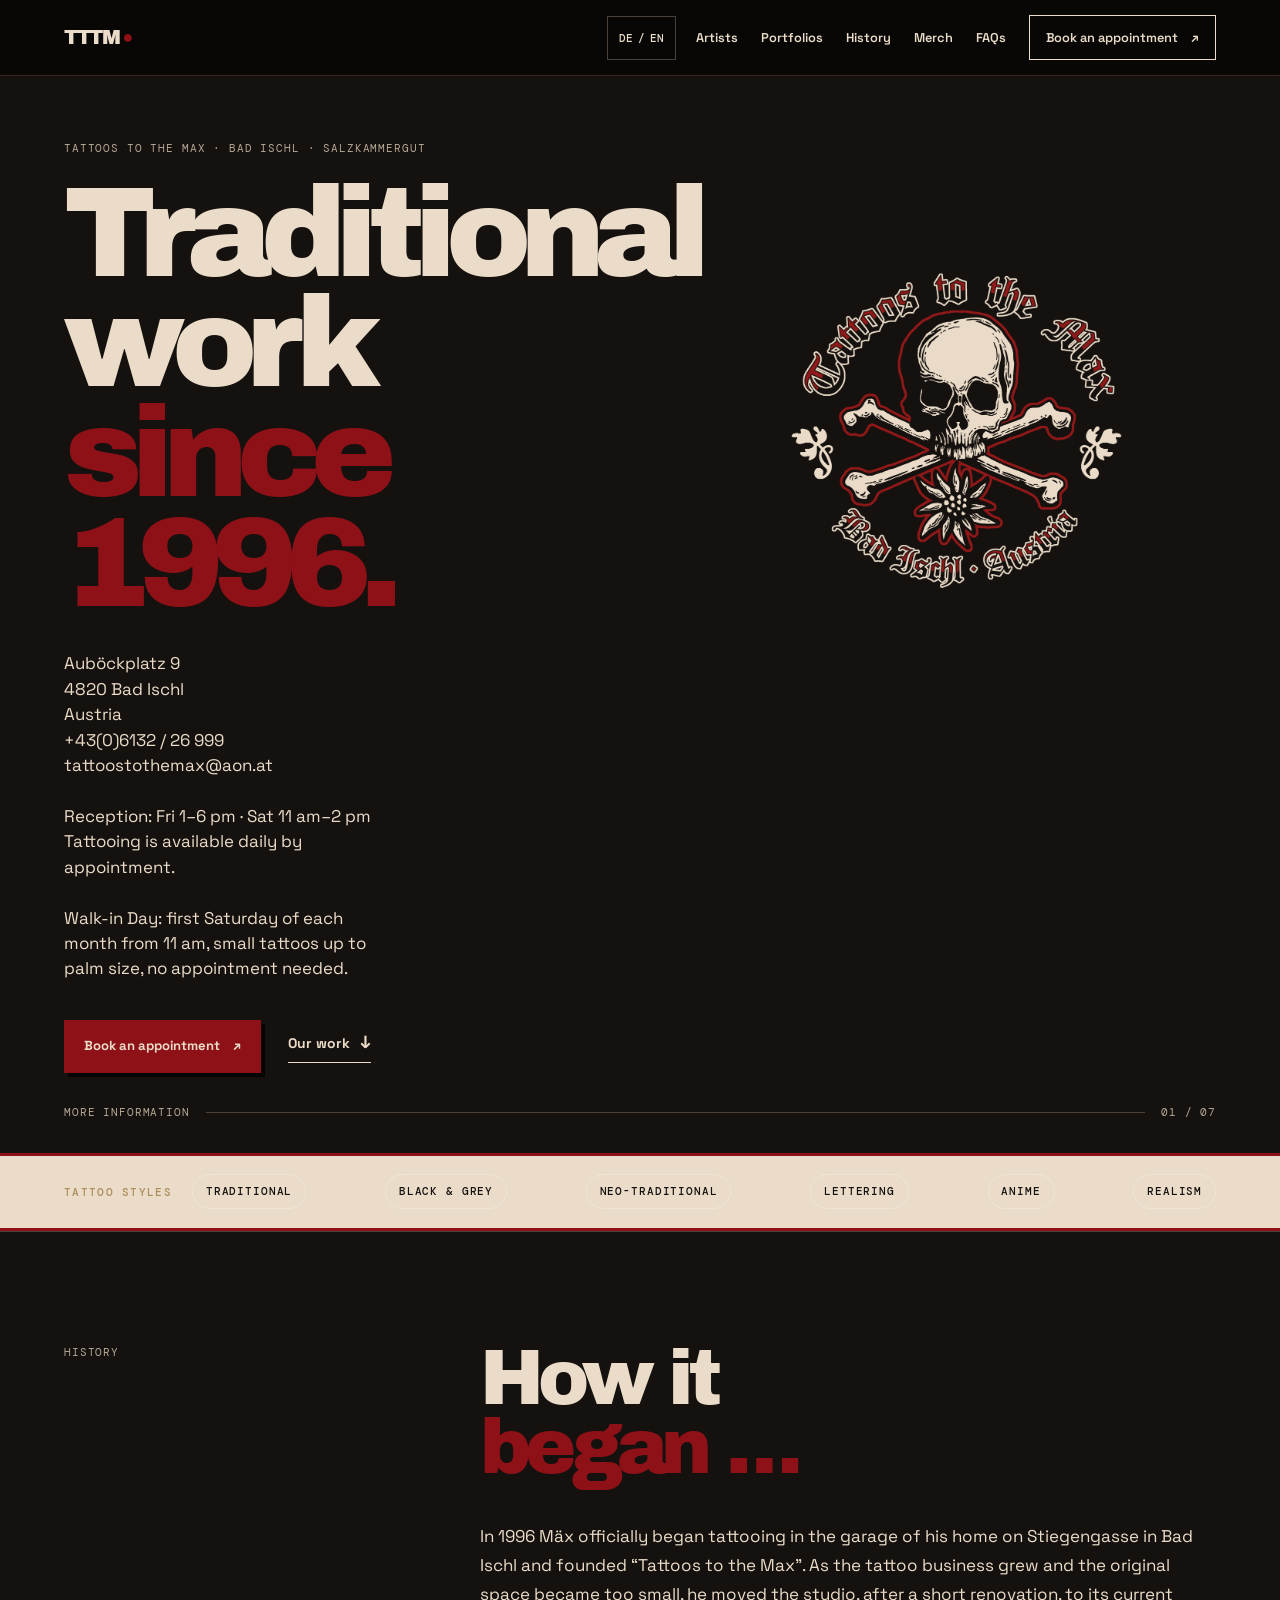
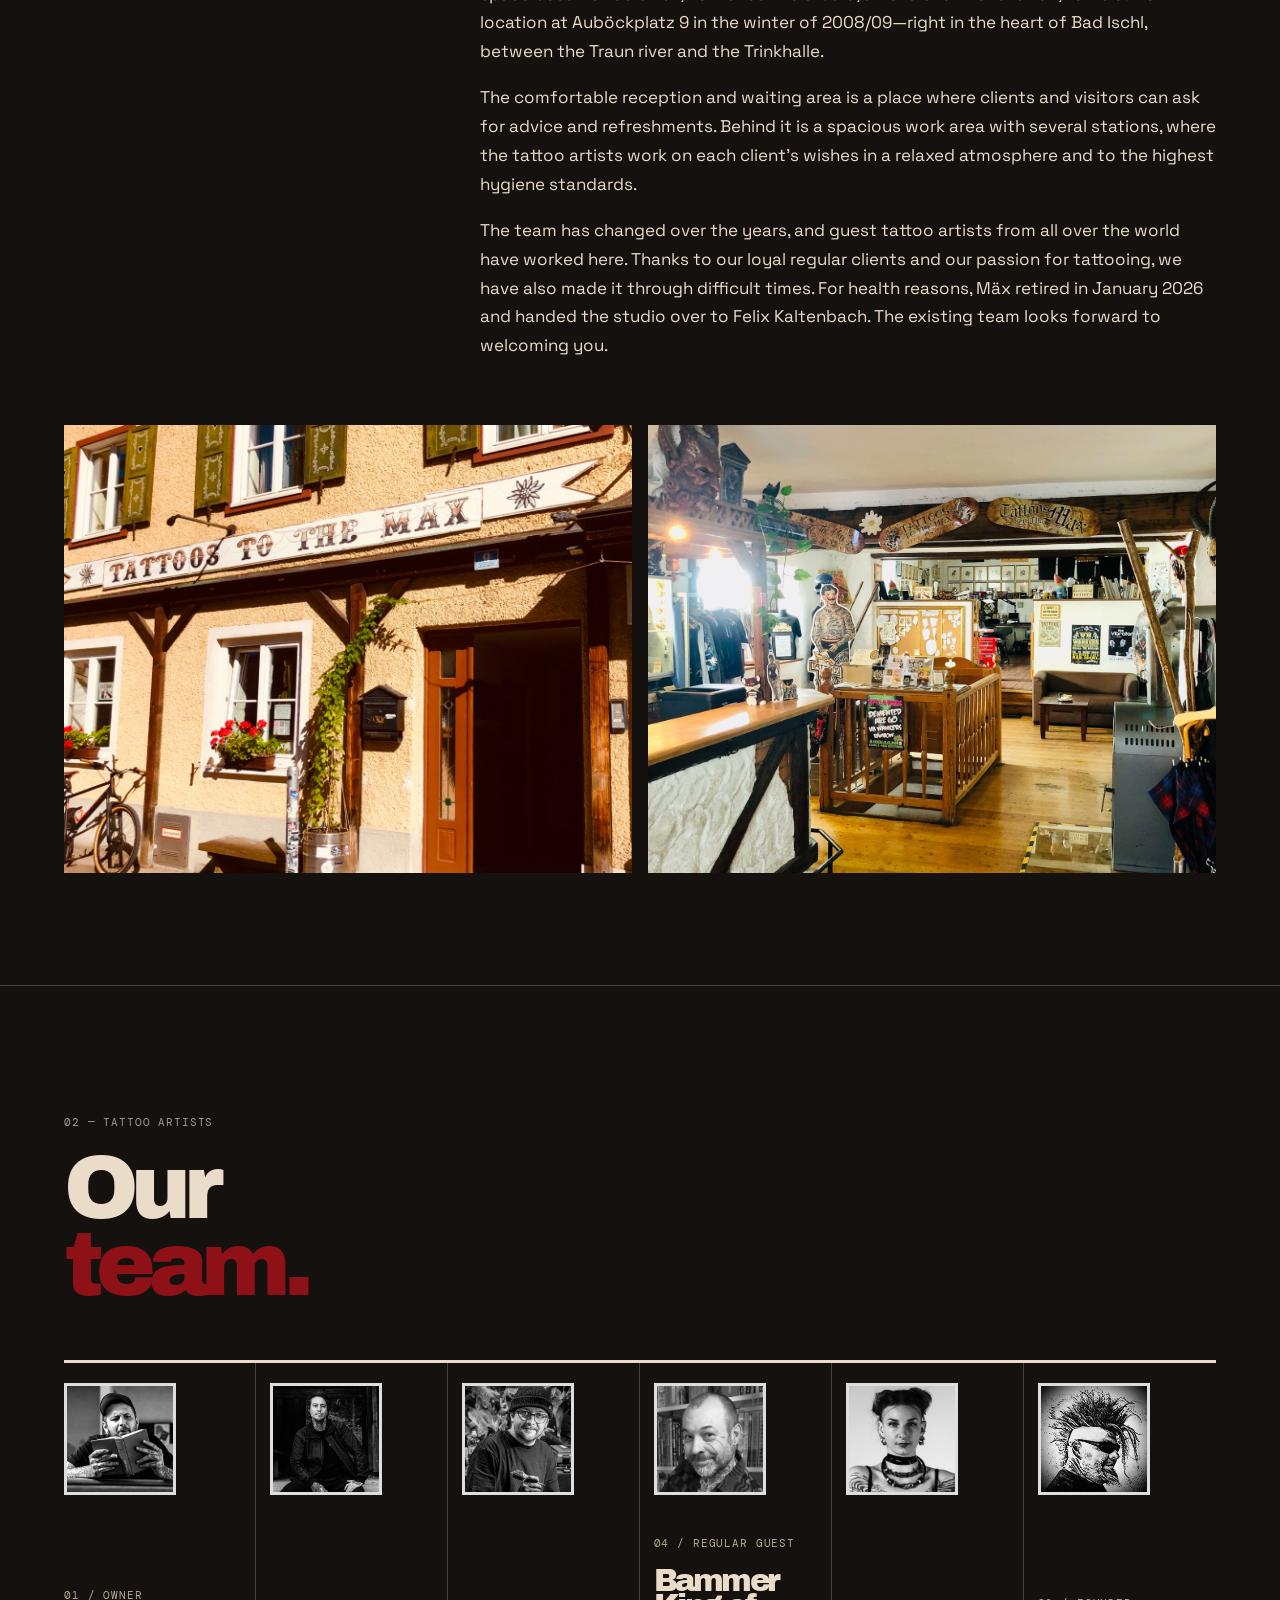
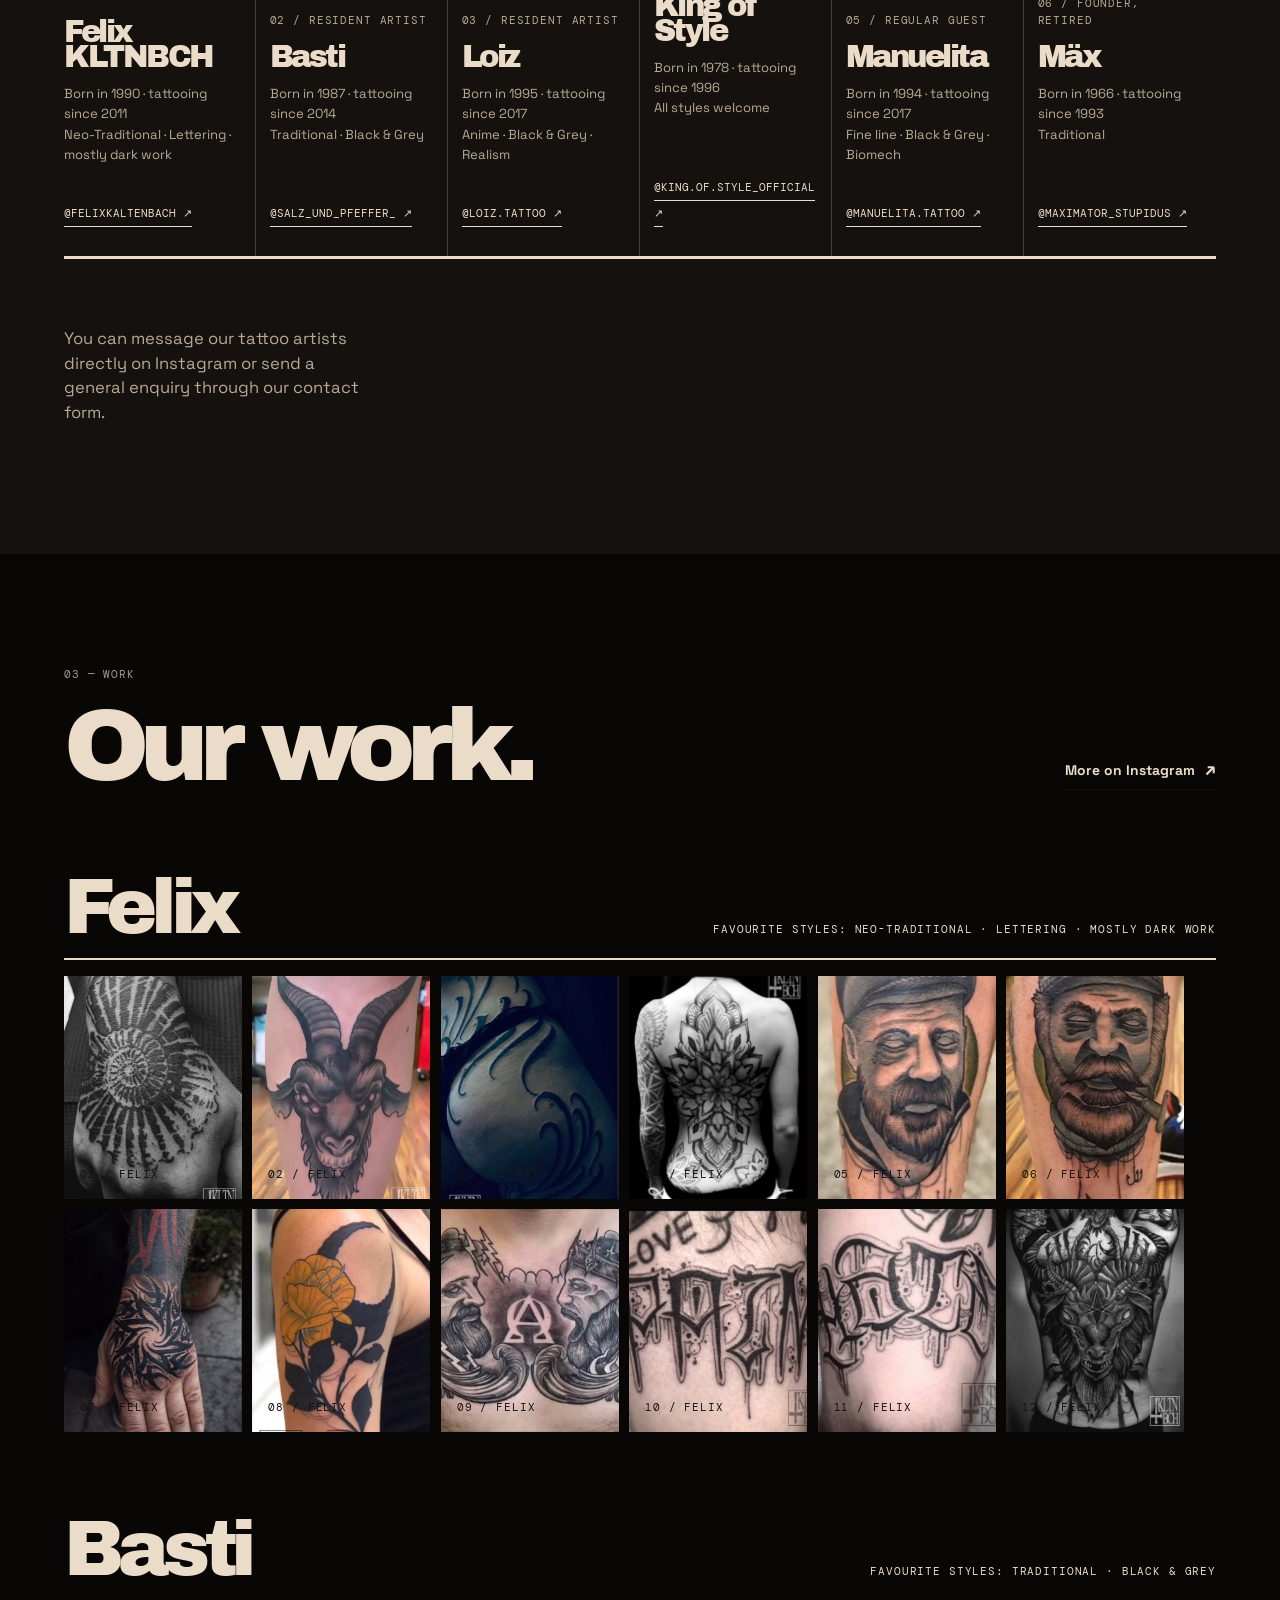
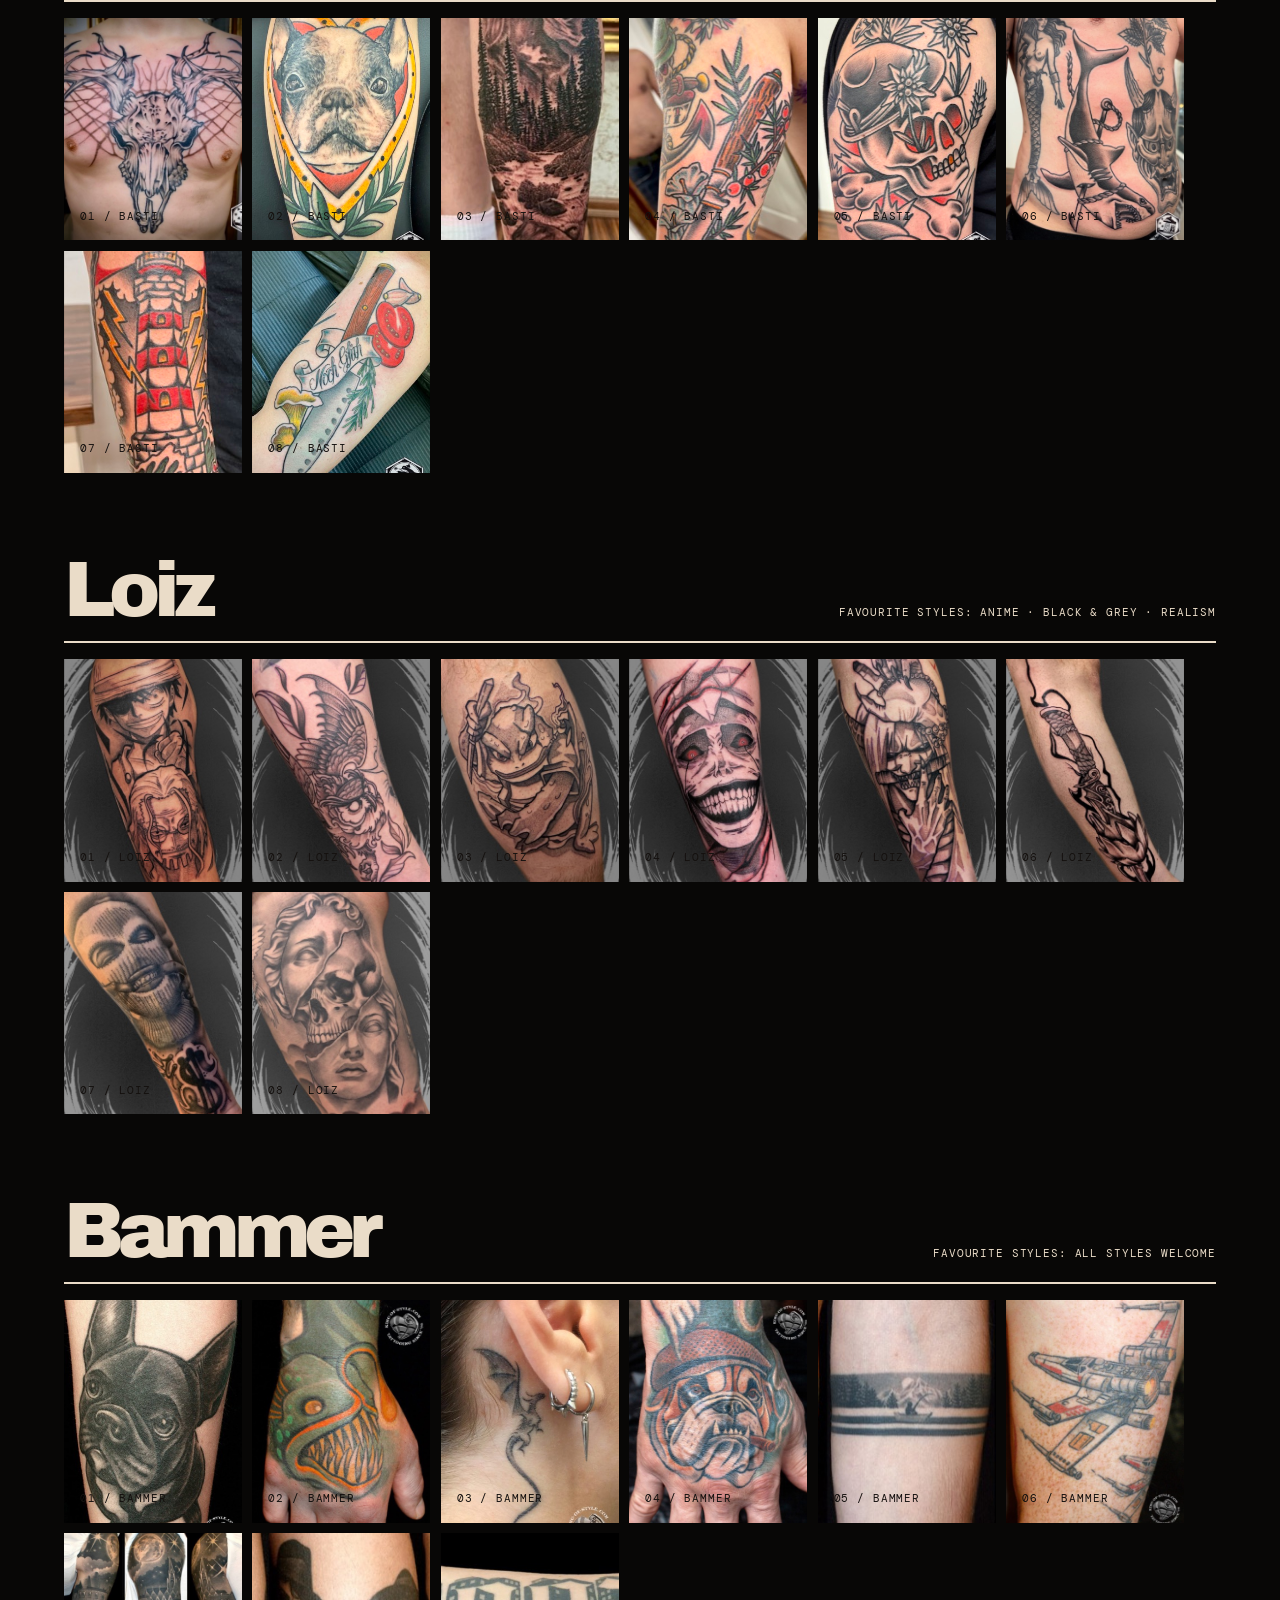
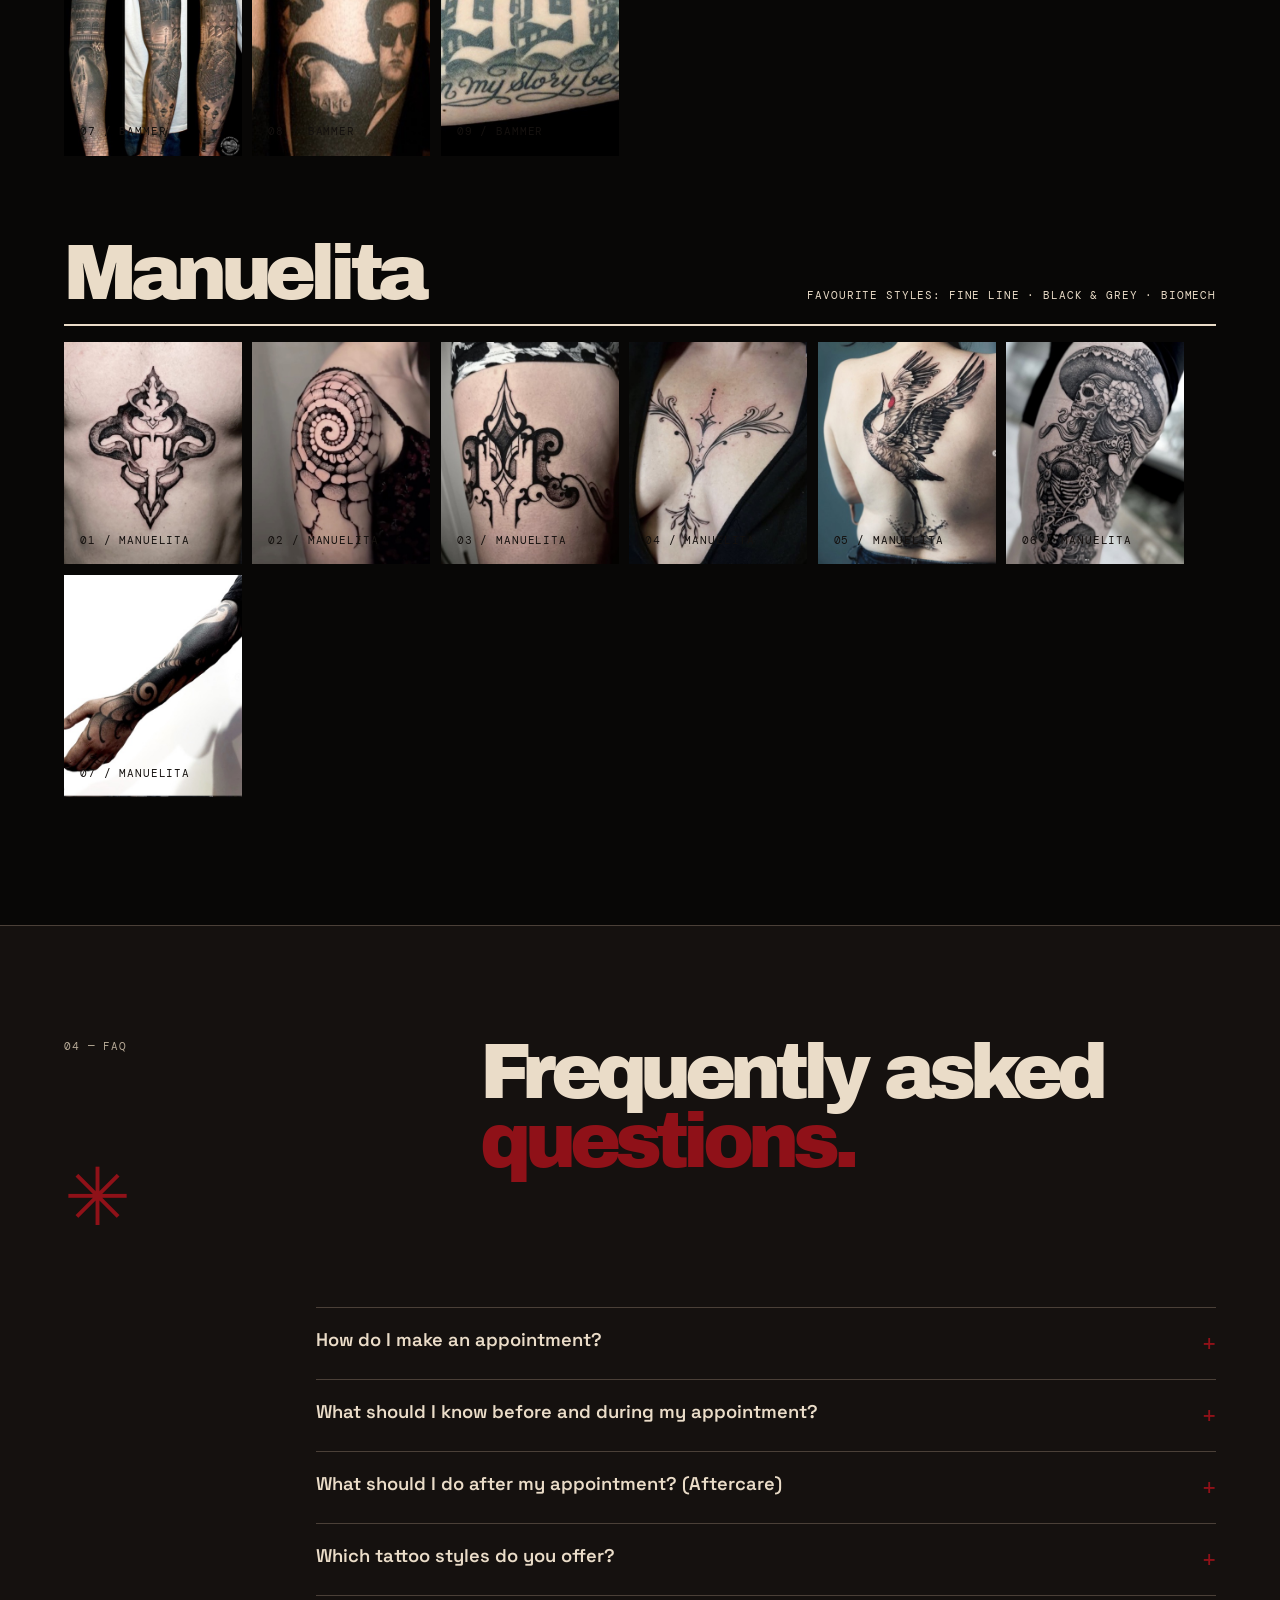
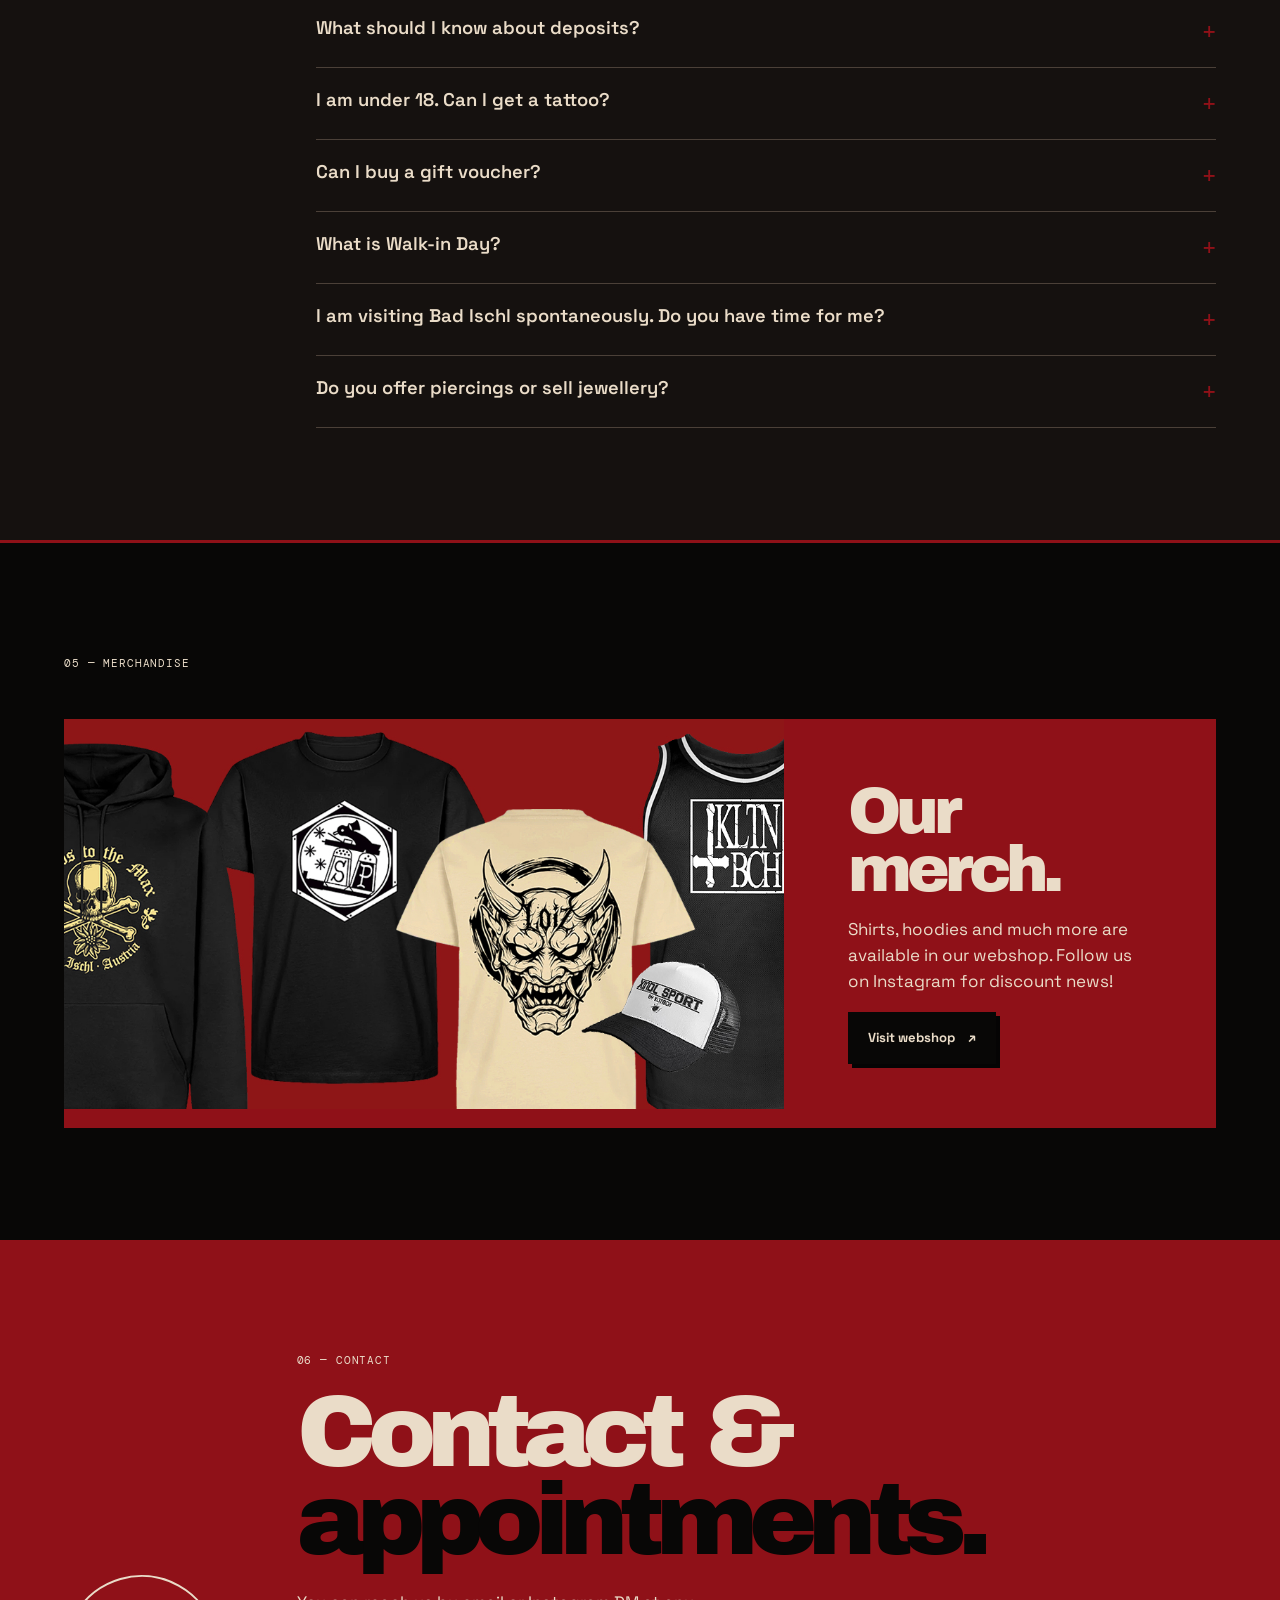
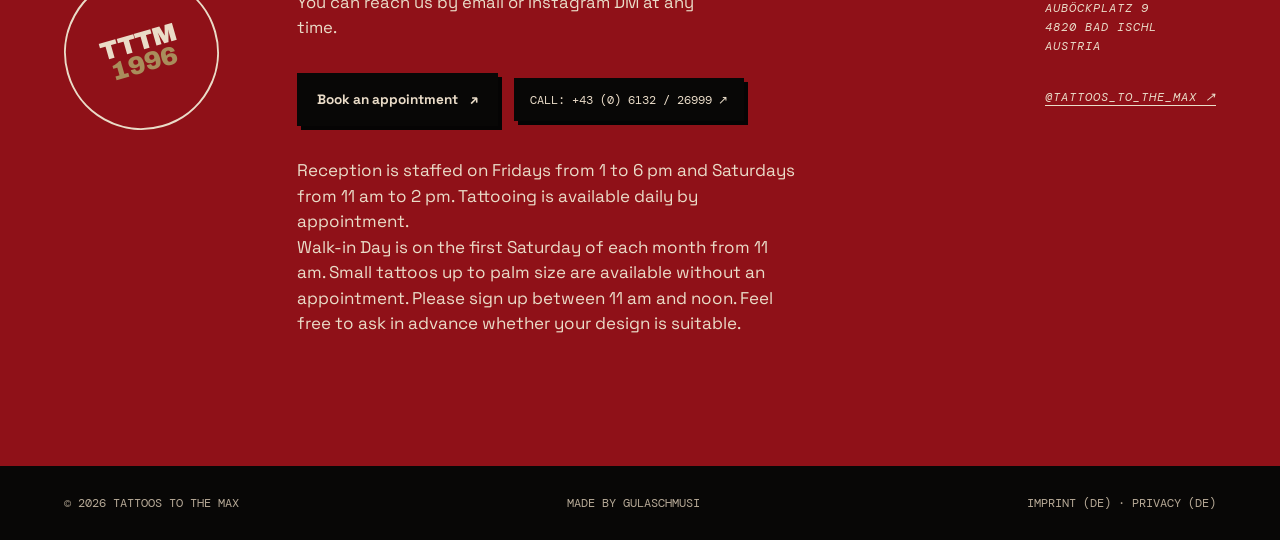
==== commit 48b32b06: "Redesign tattoo styles banner" ====
--- a/en/index.html
+++ b/en/index.html
@@ -21,7 +21,7 @@
   <header class="site-header"><a class="brand" href="#top" aria-label="Tattoos to the Max home"><span class="brand-mark">TTTM</span><span class="brand-dot">●</span></a><div class="language-switch"><a href="/" aria-label="Auf Deutsch wechseln">DE <span aria-hidden="true">/</span> EN</a></div><button class="menu-toggle" type="button" aria-expanded="false" aria-controls="site-nav">Menu <span>+</span></button><nav id="site-nav" class="site-nav" aria-label="Main navigation"><a href="#artists">Artists</a><a href="#work">Portfolios</a><a href="#history">History</a><a href="#shop">Merch</a><a href="#faq">FAQs</a><a href="#contact" class="nav-cta">Book an appointment <span>↗</span></a><div class="mobile-language-switch"><a href="/" aria-label="Auf Deutsch wechseln">DE <span aria-hidden="true">/</span> EN</a></div></nav></header>
   <main id="top">
     <section class="hero section-pad"><div class="hero-copy"><p class="eyebrow">Tattoos to the Max · Bad Ischl · Salzkammergut</p><h1>Traditional work<br /><em>since 1996.</em></h1><p class="hero-intro">Auböckplatz 9<br />4820 Bad Ischl<br />Austria<br /><a href="tel:+43613226999">+43(0)6132 / 26 999</a><br /><a href="mailto:tattoostothemax@aon.at">tattoostothemax@aon.at</a><br /><br />Reception: Fri 1–6 pm · Sat 11 am–2 pm<br />Tattooing is available daily by appointment.<br /><br />Walk-in Day: first Saturday of each month from 11 am, small tattoos up to palm size, no appointment needed.</p><div class="hero-actions"><a class="button button-dark" href="#contact">Book an appointment <span>↗</span></a><a class="text-link" href="#work">Our work <span>↓</span></a></div></div><div class="hero-art"><img class="hero-logo" src="../assets/studio/brand/logo-red-white.png" width="1500" height="1372" alt="Tattoos to the Max" fetchpriority="high" /></div><div class="hero-footer mono"><span>More information</span><span class="line"></span><span>01 / 07</span></div></section>
-    <section class="marquee" aria-label="Tattoo styles"><div class="marquee-content"><span>TRADITIONAL</span><span>BLACK &amp; GREY</span><span>NEO-TRADITIONAL</span><span>LETTERING</span><span>ANIME</span><span>REALISM</span></div></section>
+    <section class="styles-band" aria-label="Tattoo styles"><div class="styles-band-inner"><p class="styles-band-label">Tattoo styles</p><div class="styles-band-list"><span>Traditional</span><span>Black &amp; Grey</span><span>Neo-Traditional</span><span>Lettering</span><span>Anime</span><span>Realism</span></div></div></section>
 
     <section id="history" class="studio-section section-pad"><div class="split-section"><p class="eyebrow">History</p><div class="section-content"><h2>How it<br /><span>began …</span></h2><p>In 1996 Mäx officially began tattooing in the garage of his home on Stiegengasse in Bad Ischl and founded “Tattoos to the Max”. As the tattoo business grew and the original space became too small, he moved the studio, after a short renovation, to its current location at Auböckplatz 9 in the winter of 2008/09—right in the heart of Bad Ischl, between the Traun river and the Trinkhalle.</p><p>The comfortable reception and waiting area is a place where clients and visitors can ask for advice and refreshments. Behind it is a spacious work area with several stations, where the tattoo artists work on each client’s wishes in a relaxed atmosphere and to the highest hygiene standards.</p><p>The team has changed over the years, and guest tattoo artists from all over the world have worked here. Thanks to our loyal regular clients and our passion for tattooing, we have also made it through difficult times. For health reasons, Mäx retired in January 2026 and handed the studio over to Felix Kaltenbach. The existing team looks forward to welcoming you.</p></div></div><div class="studio-grid"><img src="../assets/studio/studio/studio-1.jpg" width="1187" height="1600" alt="Exterior of Tattoos to the Max on Auböckplatz in Bad Ischl" loading="lazy" /><img src="../assets/studio/studio/studio-2.jpg" width="1401" height="1600" alt="Reception and work area at Tattoos to the Max" loading="lazy" /></div></section>
     <section id="artists" class="artists-section section-pad"><div class="section-heading"><div><p class="eyebrow">02 — Tattoo artists</p><h2>Our<br /><em>team.</em></h2></div></div><div class="artist-list">
--- a/styles.css
+++ b/styles.css
@@ -263,32 +263,52 @@
     flex: 1
 }
 
-.marquee {
-    background: var(--red);
+.styles-band {
+    background: var(--ink);
     color: var(--paper);
-    padding: 1rem clamp(1.25rem, 5vw, 6.5rem);
-    font: normal .95rem var(--display);
-    letter-spacing: .06em
-}
-
-.marquee-content {
-    display: flex;
+    border-block: 3px solid var(--red);
+    padding: 1.15rem clamp(1.25rem, 5vw, 6.5rem)
+}
+
+.styles-band-inner {
+    max-width: 1500px;
+    margin: 0 auto;
+    display: flex;
+    align-items: center;
+    gap: 1.25rem
+}
+
+.styles-band-label {
+    flex: none;
+    margin: 0;
+    color: var(--yellow);
+    font: 500 .68rem var(--mono);
+    letter-spacing: .12em;
+    text-transform: uppercase
+}
+
+.styles-band-list {
+    display: flex;
+    flex: 1;
+    flex-wrap: wrap;
+    align-items: center;
     justify-content: space-between;
-    align-items: center;
-    flex-wrap: wrap;
-    column-gap: .75rem;
-    row-gap: .65rem;
-}
-
-.marquee-content span {
-    flex: none;
+    gap: .6rem
+}
+
+.styles-band-list span {
+    display: inline-flex;
+    align-items: center;
+    min-height: 2.2rem;
+    padding: .35rem .8rem;
+    border: 1px solid rgba(244, 239, 229, .5);
+    border-radius: 999px;
+    color: var(--paper);
+    font: 500 .68rem var(--mono);
+    letter-spacing: .08em;
+    line-height: 1.2;
+    text-transform: uppercase;
     white-space: nowrap
-}
-
-.marquee-content span + span::before {
-    content: "✳";
-    color: var(--yellow);
-    margin-right: .55rem
 }
 
 .split-section {
@@ -714,3 +734,9 @@
         top: -3rem
     }
 }
+
+@media(max-width:700px) {
+  .styles-band-inner { align-items:flex-start; flex-direction:column; gap:.75rem; }
+  .styles-band-list { justify-content:flex-start; gap:.5rem; }
+  .styles-band-list span { min-height:2rem; padding:.3rem .65rem; font-size:.62rem; }
+}
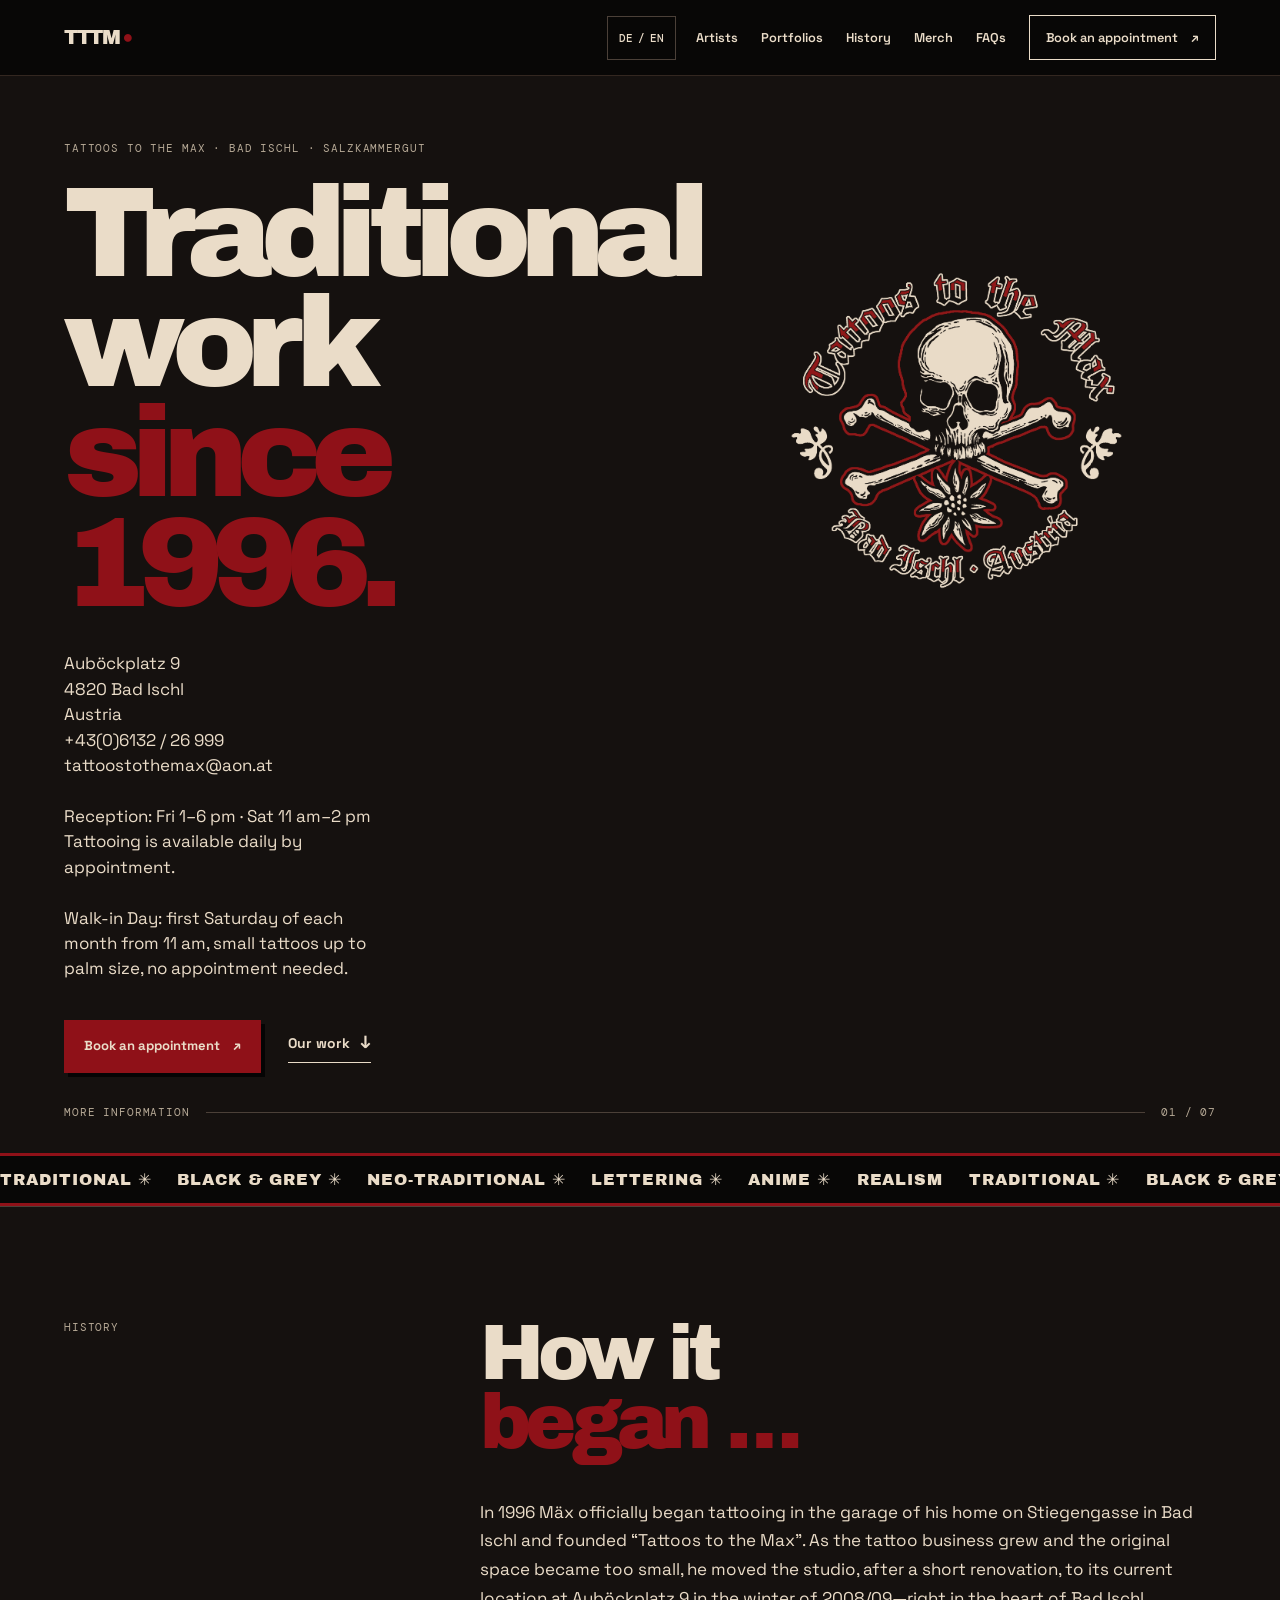
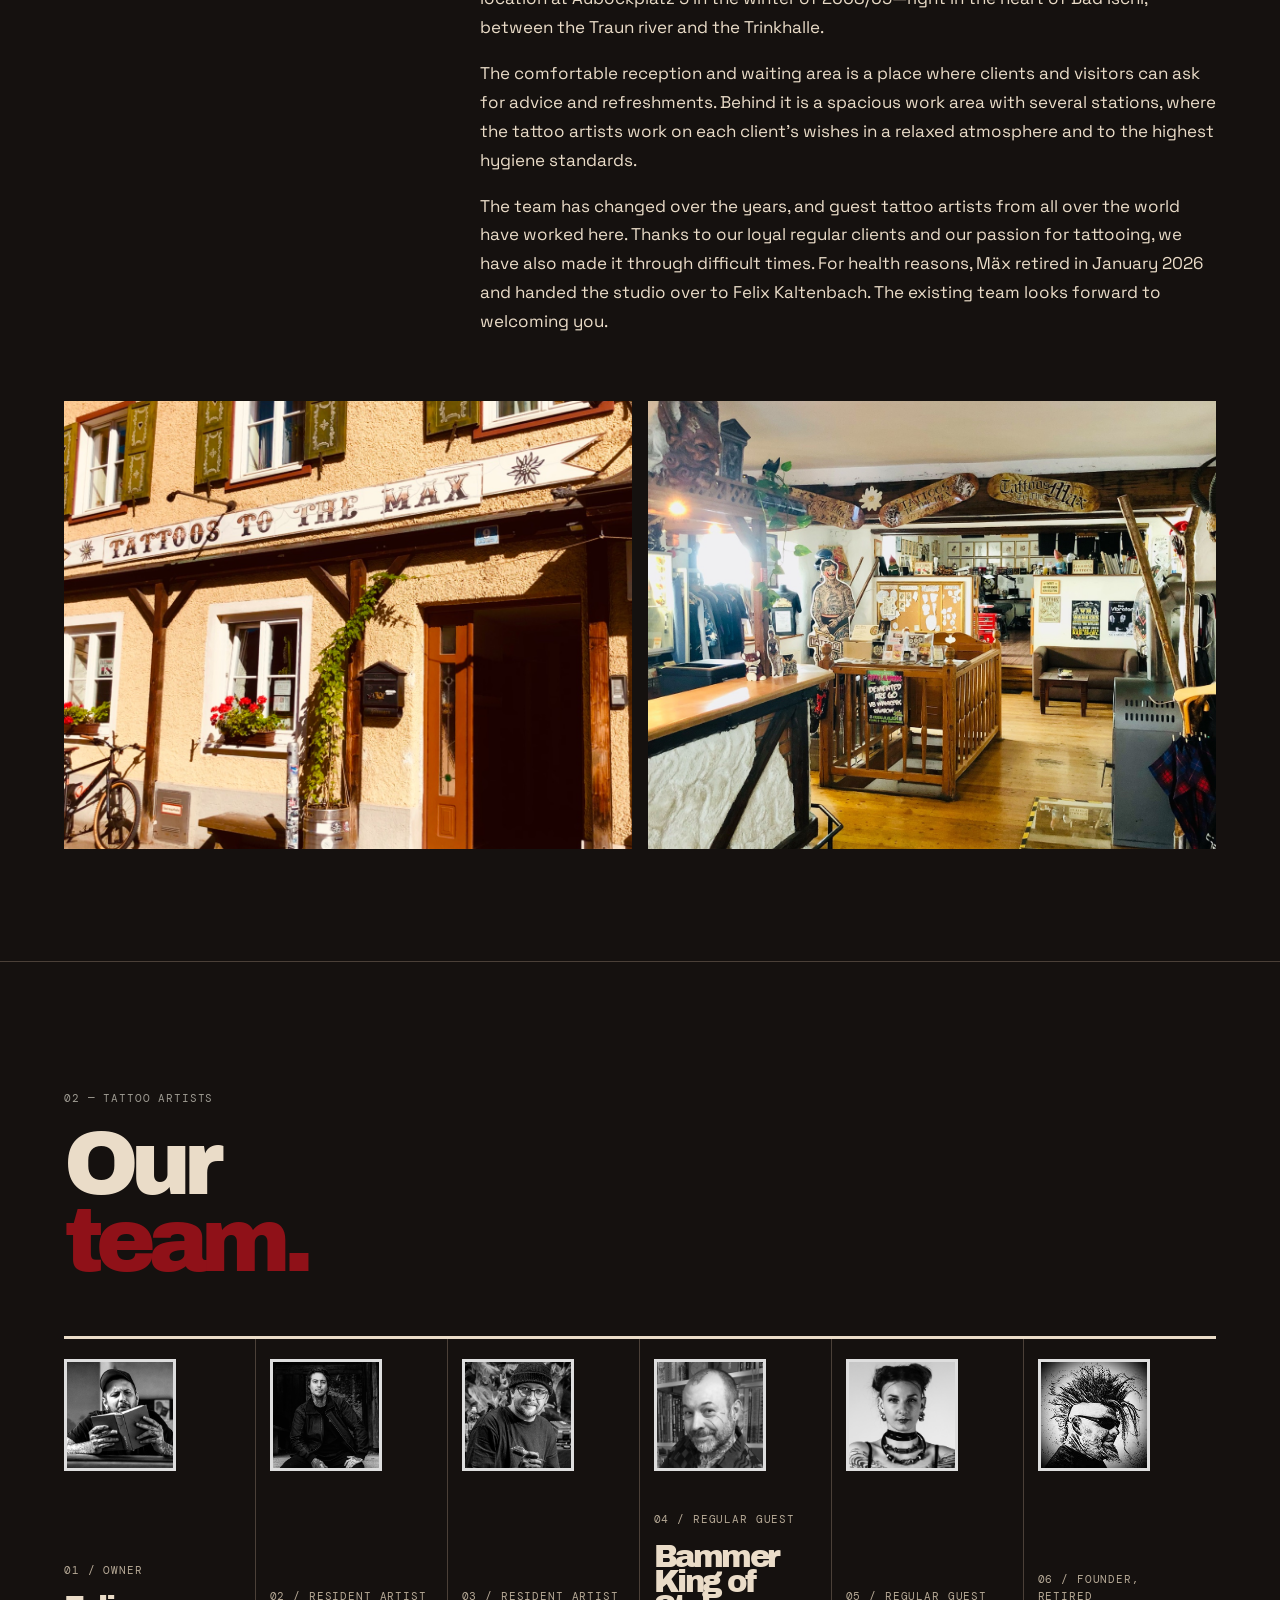
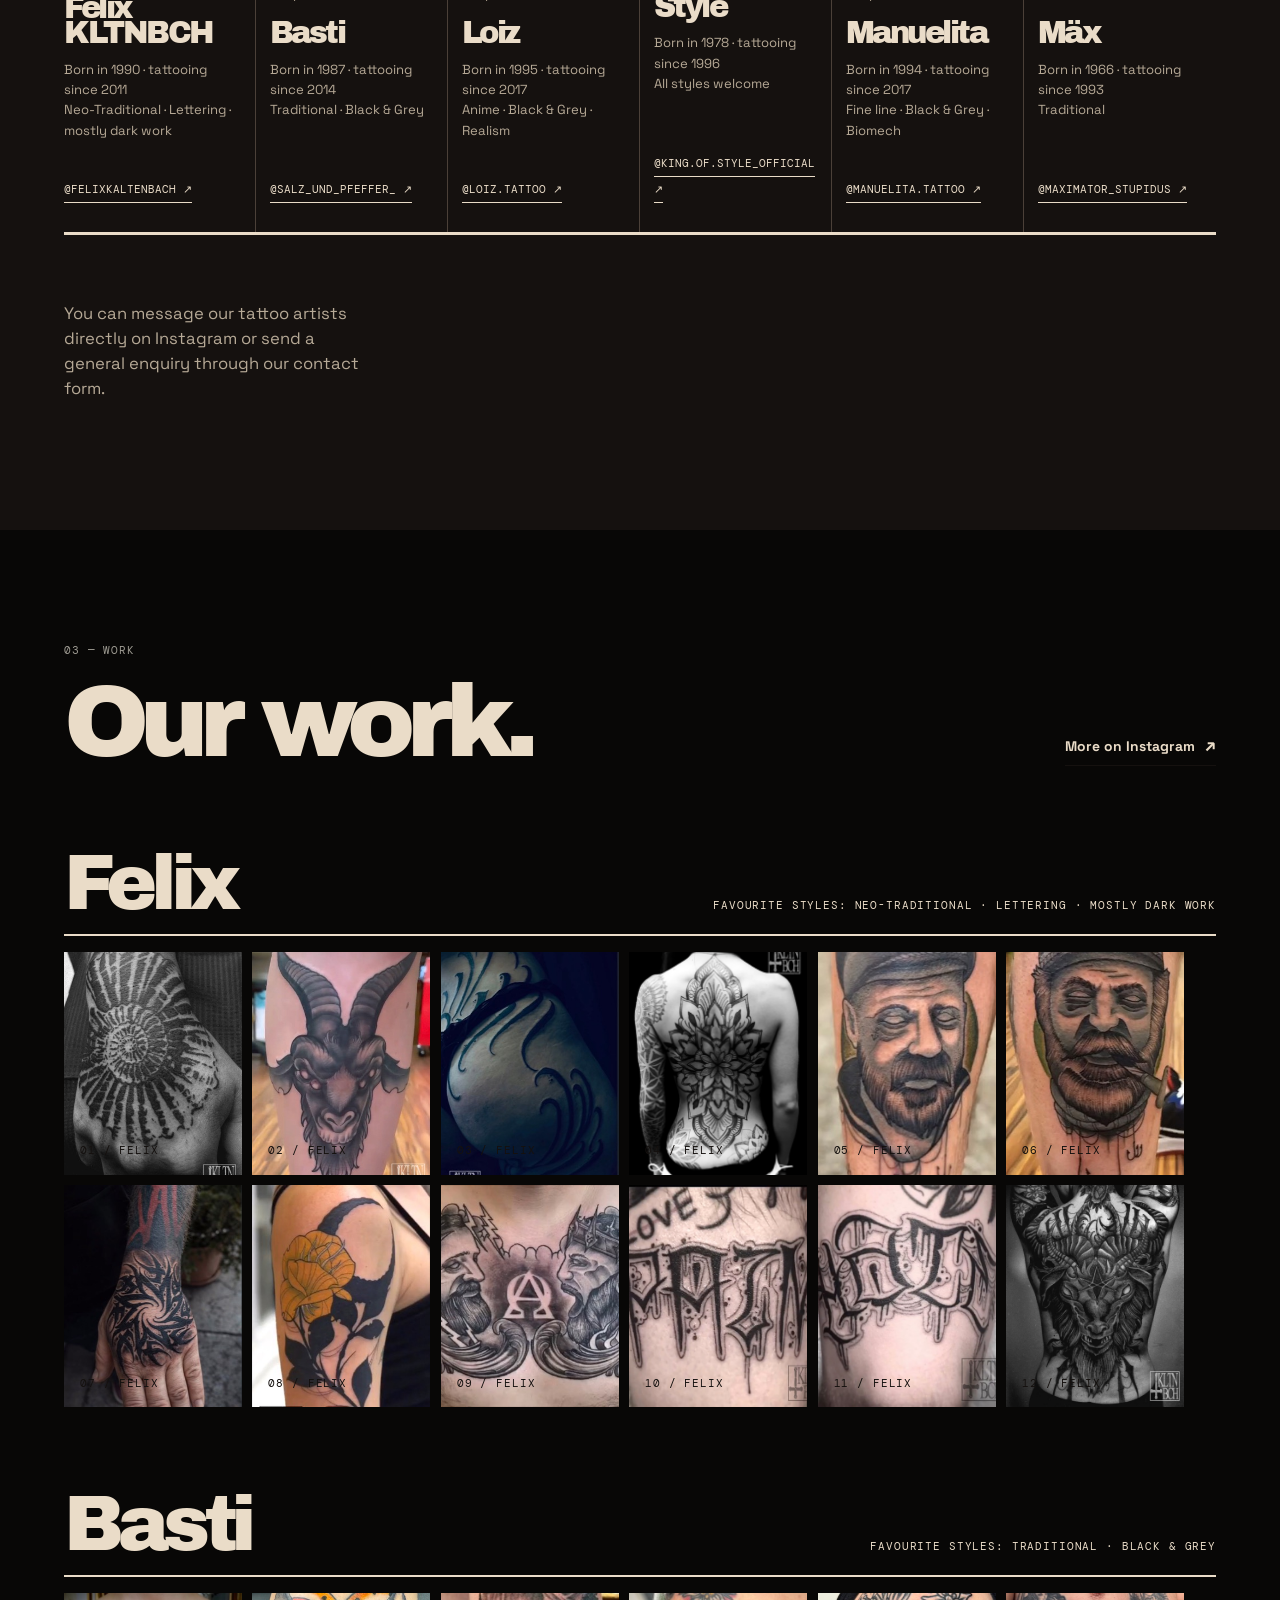
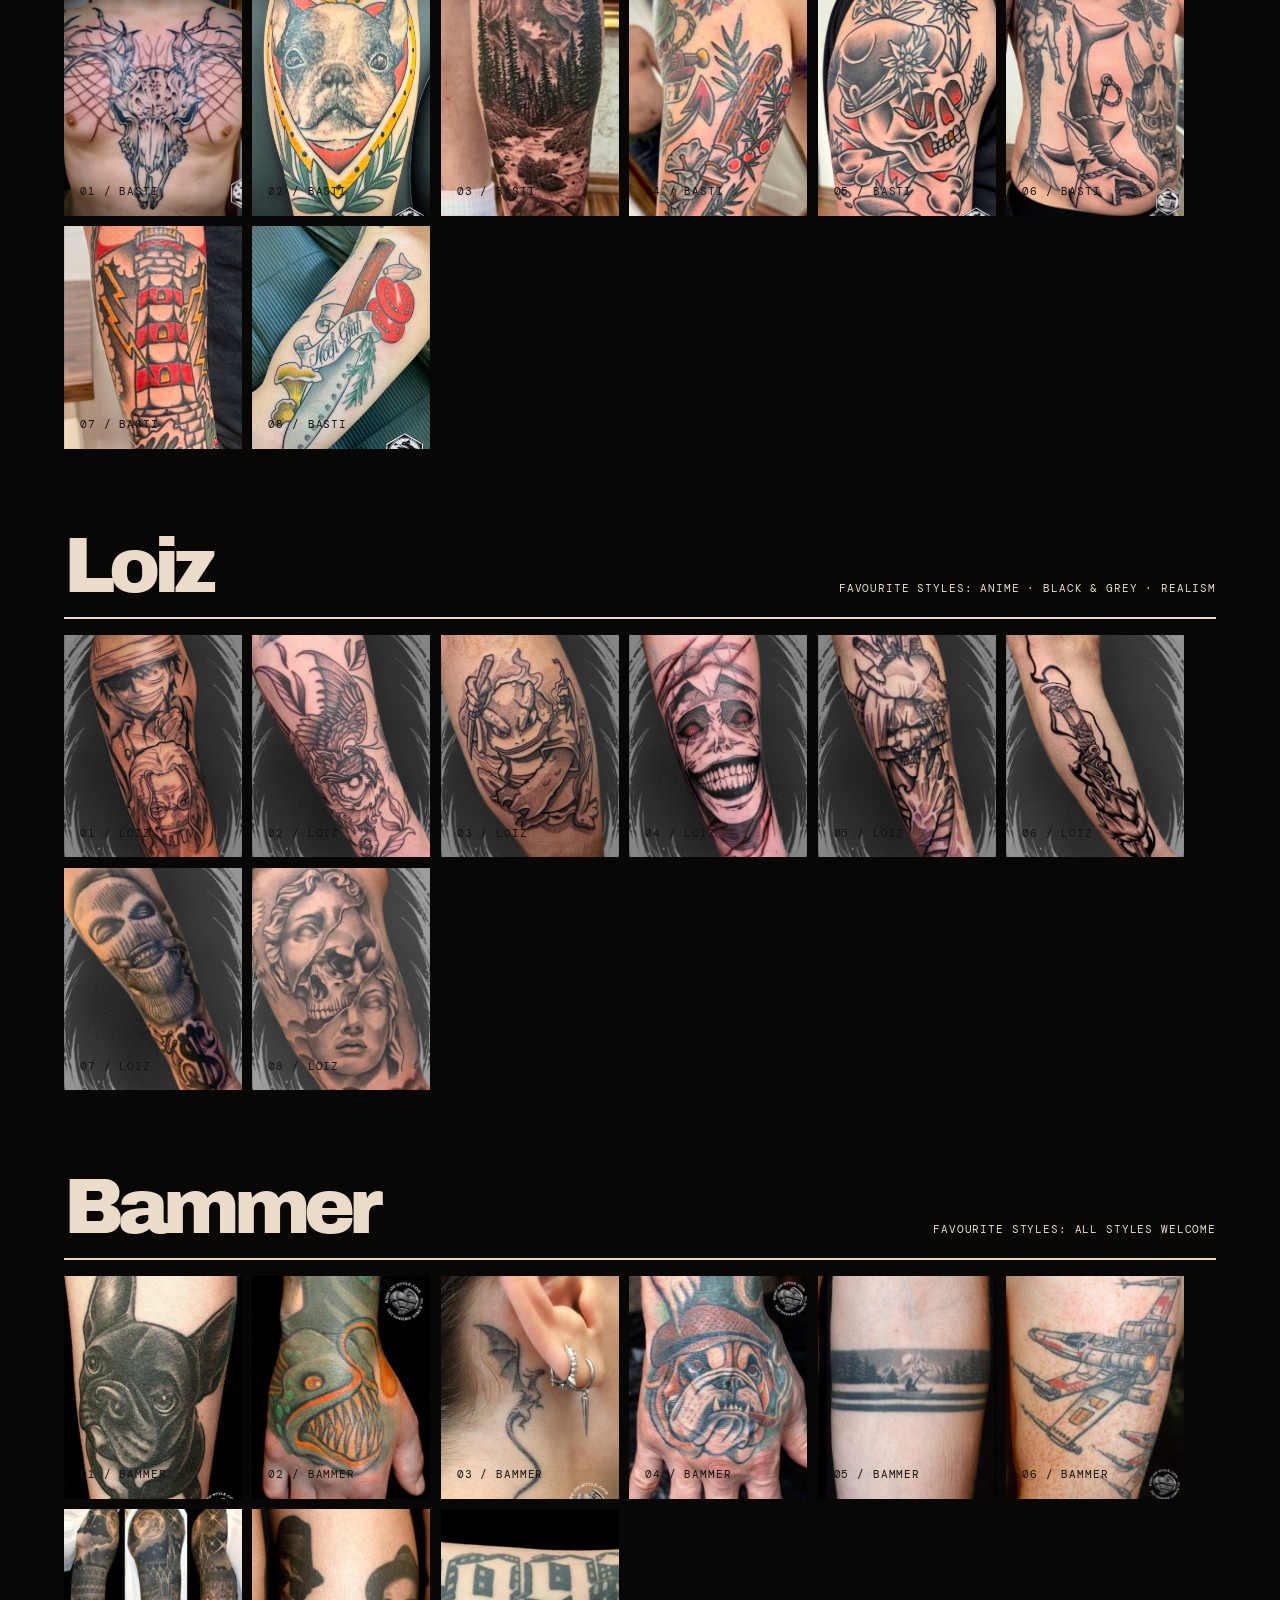
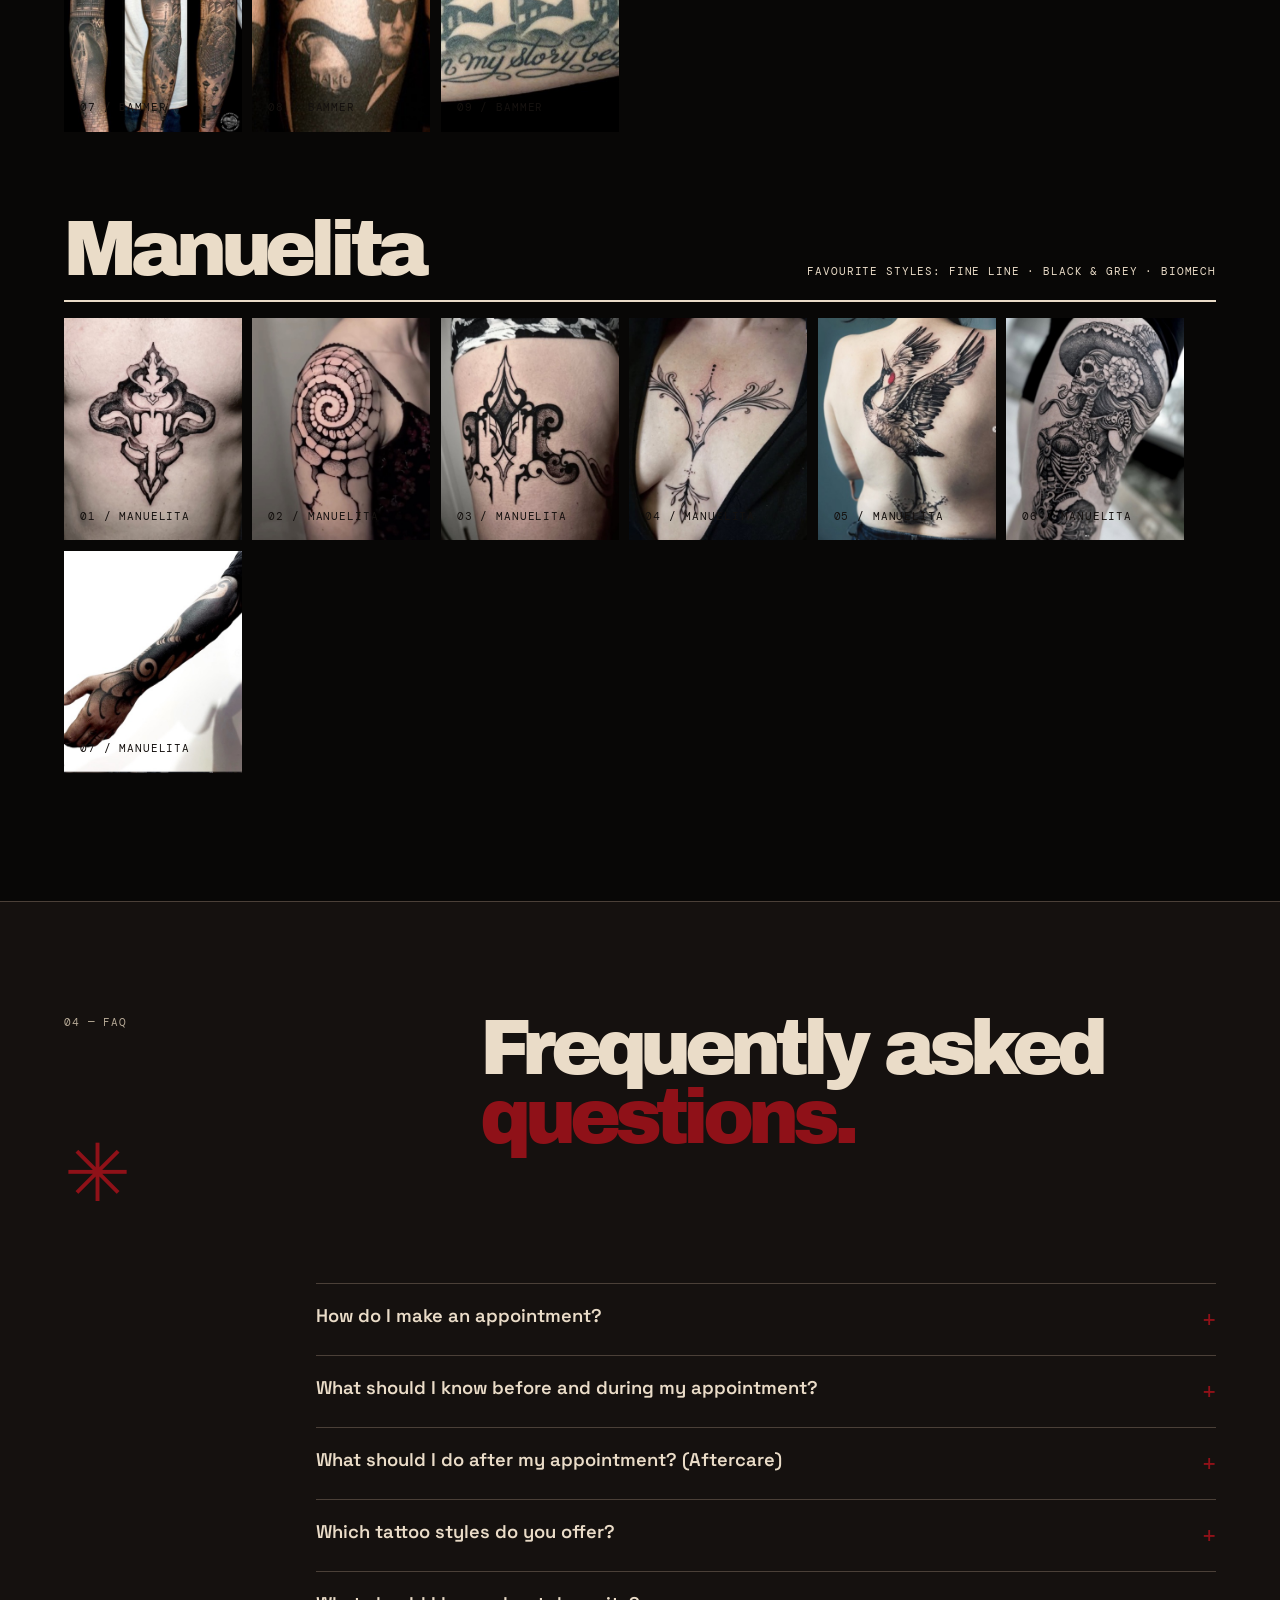
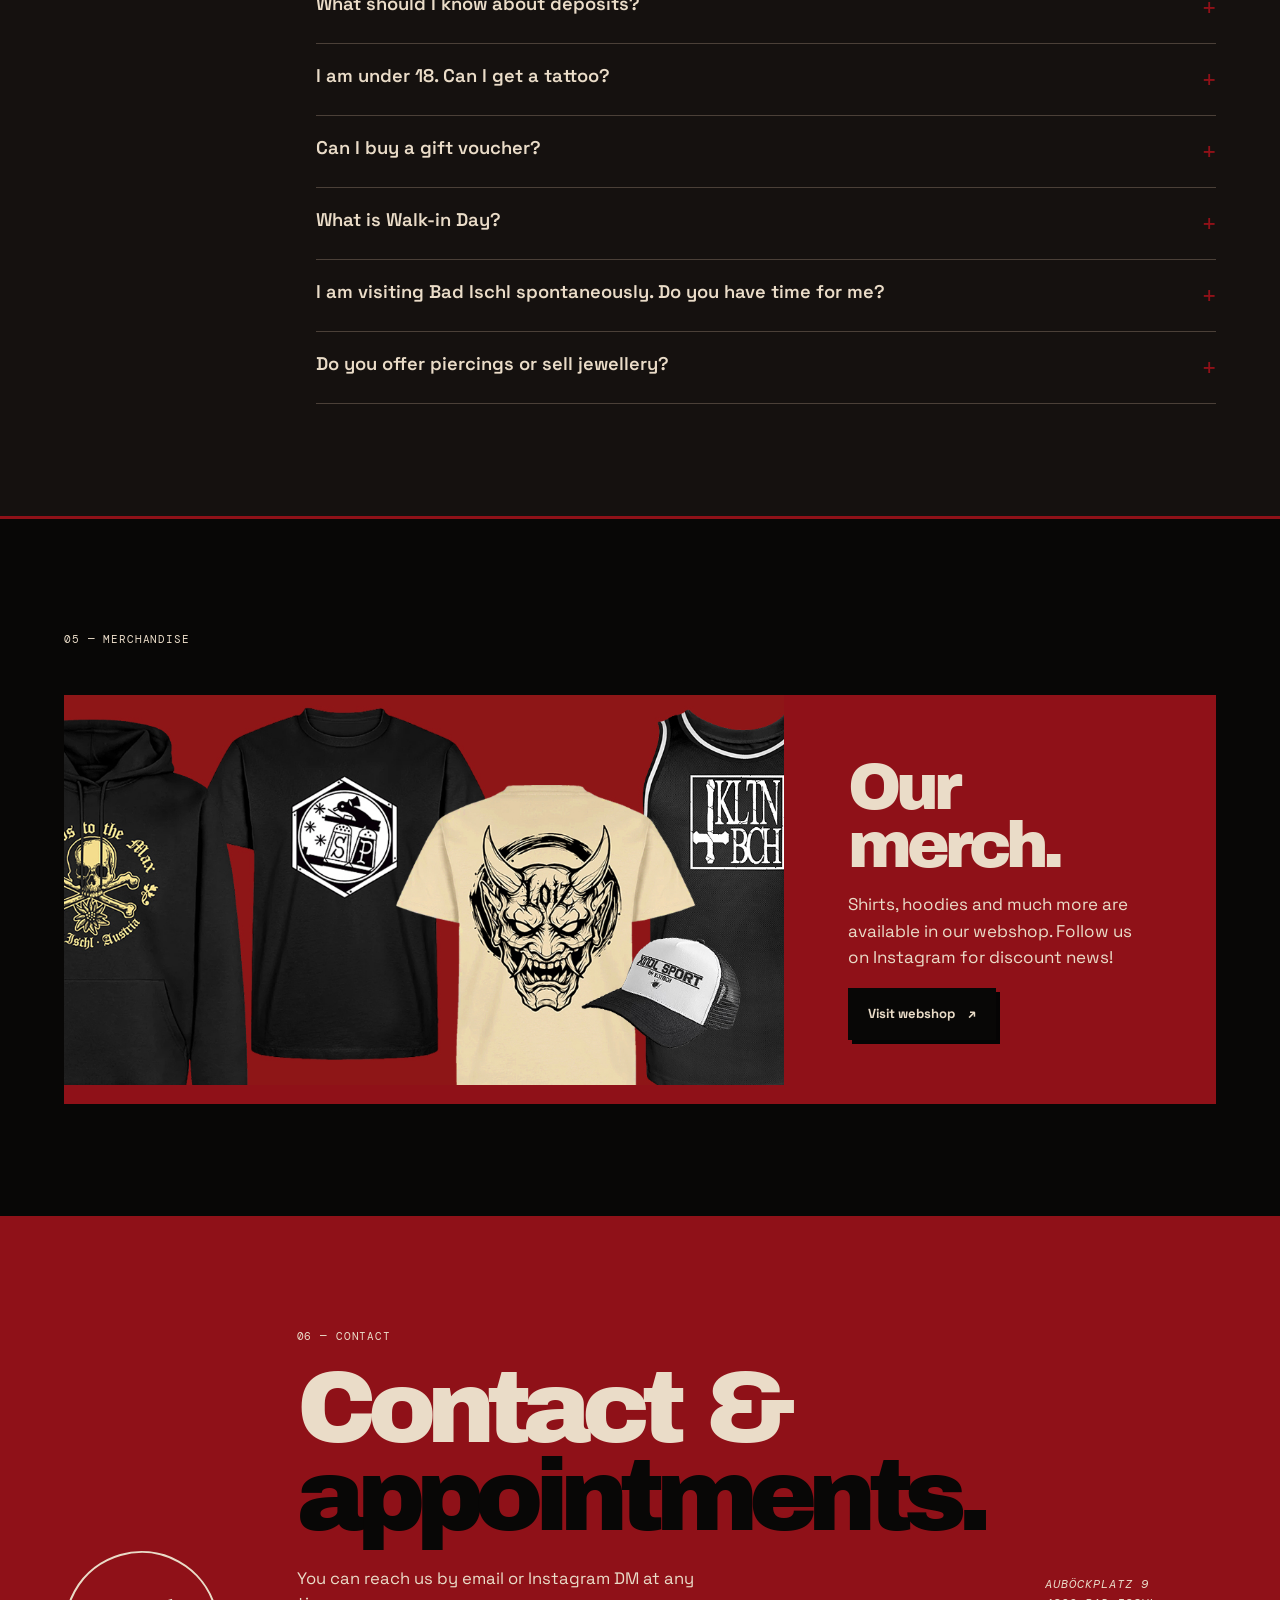
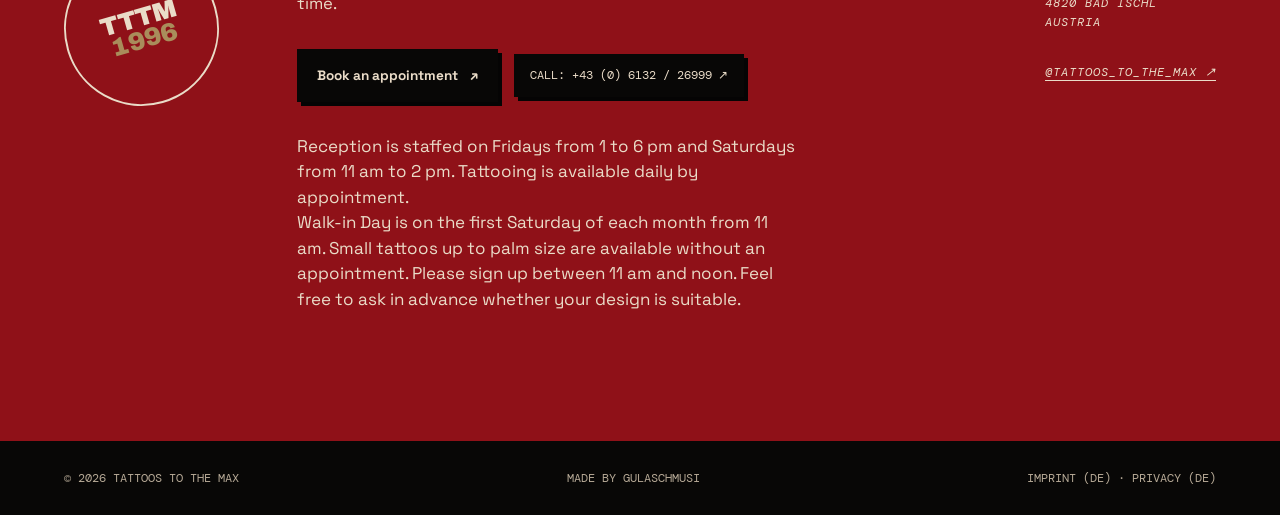
==== commit d9c540a7: "Add subtle site animations and looping banner" ====
--- a/en/index.html
+++ b/en/index.html
@@ -21,7 +21,7 @@
   <header class="site-header"><a class="brand" href="#top" aria-label="Tattoos to the Max home"><span class="brand-mark">TTTM</span><span class="brand-dot">●</span></a><div class="language-switch"><a href="/" aria-label="Auf Deutsch wechseln">DE <span aria-hidden="true">/</span> EN</a></div><button class="menu-toggle" type="button" aria-expanded="false" aria-controls="site-nav">Menu <span>+</span></button><nav id="site-nav" class="site-nav" aria-label="Main navigation"><a href="#artists">Artists</a><a href="#work">Portfolios</a><a href="#history">History</a><a href="#shop">Merch</a><a href="#faq">FAQs</a><a href="#contact" class="nav-cta">Book an appointment <span>↗</span></a><div class="mobile-language-switch"><a href="/" aria-label="Auf Deutsch wechseln">DE <span aria-hidden="true">/</span> EN</a></div></nav></header>
   <main id="top">
     <section class="hero section-pad"><div class="hero-copy"><p class="eyebrow">Tattoos to the Max · Bad Ischl · Salzkammergut</p><h1>Traditional work<br /><em>since 1996.</em></h1><p class="hero-intro">Auböckplatz 9<br />4820 Bad Ischl<br />Austria<br /><a href="tel:+43613226999">+43(0)6132 / 26 999</a><br /><a href="mailto:tattoostothemax@aon.at">tattoostothemax@aon.at</a><br /><br />Reception: Fri 1–6 pm · Sat 11 am–2 pm<br />Tattooing is available daily by appointment.<br /><br />Walk-in Day: first Saturday of each month from 11 am, small tattoos up to palm size, no appointment needed.</p><div class="hero-actions"><a class="button button-dark" href="#contact">Book an appointment <span>↗</span></a><a class="text-link" href="#work">Our work <span>↓</span></a></div></div><div class="hero-art"><img class="hero-logo" src="../assets/studio/brand/logo-red-white.png" width="1500" height="1372" alt="Tattoos to the Max" fetchpriority="high" /></div><div class="hero-footer mono"><span>More information</span><span class="line"></span><span>01 / 07</span></div></section>
-    <section class="styles-band" aria-label="Tattoo styles"><div class="styles-band-inner"><p class="styles-band-label">Tattoo styles</p><div class="styles-band-list"><span>Traditional</span><span>Black &amp; Grey</span><span>Neo-Traditional</span><span>Lettering</span><span>Anime</span><span>Realism</span></div></div></section>
+    <section class="marquee" aria-label="Tattoo styles"><div class="marquee-track"><div class="marquee-content"><span>TRADITIONAL <b aria-hidden="true">✳</b></span><span>BLACK &amp; GREY <b aria-hidden="true">✳</b></span><span>NEO-TRADITIONAL <b aria-hidden="true">✳</b></span><span>LETTERING <b aria-hidden="true">✳</b></span><span>ANIME <b aria-hidden="true">✳</b></span><span>REALISM</span></div><div class="marquee-content" aria-hidden="true"><span>TRADITIONAL <b aria-hidden="true">✳</b></span><span>BLACK &amp; GREY <b aria-hidden="true">✳</b></span><span>NEO-TRADITIONAL <b aria-hidden="true">✳</b></span><span>LETTERING <b aria-hidden="true">✳</b></span><span>ANIME <b aria-hidden="true">✳</b></span><span>REALISM</span></div></div></section>
 
     <section id="history" class="studio-section section-pad"><div class="split-section"><p class="eyebrow">History</p><div class="section-content"><h2>How it<br /><span>began …</span></h2><p>In 1996 Mäx officially began tattooing in the garage of his home on Stiegengasse in Bad Ischl and founded “Tattoos to the Max”. As the tattoo business grew and the original space became too small, he moved the studio, after a short renovation, to its current location at Auböckplatz 9 in the winter of 2008/09—right in the heart of Bad Ischl, between the Traun river and the Trinkhalle.</p><p>The comfortable reception and waiting area is a place where clients and visitors can ask for advice and refreshments. Behind it is a spacious work area with several stations, where the tattoo artists work on each client’s wishes in a relaxed atmosphere and to the highest hygiene standards.</p><p>The team has changed over the years, and guest tattoo artists from all over the world have worked here. Thanks to our loyal regular clients and our passion for tattooing, we have also made it through difficult times. For health reasons, Mäx retired in January 2026 and handed the studio over to Felix Kaltenbach. The existing team looks forward to welcoming you.</p></div></div><div class="studio-grid"><img src="../assets/studio/studio/studio-1.jpg" width="1187" height="1600" alt="Exterior of Tattoos to the Max on Auböckplatz in Bad Ischl" loading="lazy" /><img src="../assets/studio/studio/studio-2.jpg" width="1401" height="1600" alt="Reception and work area at Tattoos to the Max" loading="lazy" /></div></section>
     <section id="artists" class="artists-section section-pad"><div class="section-heading"><div><p class="eyebrow">02 — Tattoo artists</p><h2>Our<br /><em>team.</em></h2></div></div><div class="artist-list">
--- a/styles.css
+++ b/styles.css
@@ -263,52 +263,48 @@
     flex: 1
 }
 
-.styles-band {
-    background: var(--ink);
+.marquee {
+    background: var(--red);
     color: var(--paper);
-    border-block: 3px solid var(--red);
-    padding: 1.15rem clamp(1.25rem, 5vw, 6.5rem)
-}
-
-.styles-band-inner {
-    max-width: 1500px;
-    margin: 0 auto;
-    display: flex;
-    align-items: center;
-    gap: 1.25rem
-}
-
-.styles-band-label {
+    overflow: hidden;
+    padding: .9rem 0;
+    font: normal 1rem var(--display);
+    letter-spacing: .06em
+}
+
+.marquee-track {
+    display: flex;
+    width: max-content;
+    animation: marquee-scroll 32s linear infinite;
+    will-change: transform
+}
+
+.marquee-content {
+    display: flex;
     flex: none;
-    margin: 0;
-    color: var(--yellow);
-    font: 500 .68rem var(--mono);
-    letter-spacing: .12em;
-    text-transform: uppercase
-}
-
-.styles-band-list {
-    display: flex;
-    flex: 1;
-    flex-wrap: wrap;
-    align-items: center;
-    justify-content: space-between;
-    gap: .6rem
-}
-
-.styles-band-list span {
-    display: inline-flex;
-    align-items: center;
-    min-height: 2.2rem;
-    padding: .35rem .8rem;
-    border: 1px solid rgba(244, 239, 229, .5);
-    border-radius: 999px;
-    color: var(--paper);
-    font: 500 .68rem var(--mono);
-    letter-spacing: .08em;
-    line-height: 1.2;
-    text-transform: uppercase;
+    align-items: center;
+    gap: clamp(1rem, 2vw, 2rem);
+    padding-right: clamp(1rem, 2vw, 2rem)
+}
+
+.marquee-content span,
+.marquee-content b {
+    flex: none;
     white-space: nowrap
+}
+
+.marquee-content b {
+    font: inherit
+}
+
+@keyframes marquee-scroll {
+    to { transform: translateX(-50%) }
+}
+
+@media (prefers-reduced-motion: reduce) {
+    .marquee-track { width:100%; animation:none; justify-content:center; }
+    .marquee-content[aria-hidden="true"] { display:none; }
+    .marquee-content { flex-wrap:wrap; justify-content:center; padding:0 clamp(1rem,5vw,6.5rem); }
 }
 
 .split-section {
@@ -735,8 +731,58 @@
     }
 }
 
-@media(max-width:700px) {
-  .styles-band-inner { align-items:flex-start; flex-direction:column; gap:.75rem; }
-  .styles-band-list { justify-content:flex-start; gap:.5rem; }
-  .styles-band-list span { min-height:2rem; padding:.3rem .65rem; font-size:.62rem; }
-}
+/* Small, restrained motion for the studio site. */
+@keyframes soft-rise-in {
+    from { opacity:0; transform:translateY(10px); }
+    to { opacity:1; transform:translateY(0); }
+}
+
+@keyframes soft-logo-in {
+    from { opacity:0; transform:scale(.975); }
+    to { opacity:1; transform:scale(1); }
+}
+
+.hero-copy > * {
+    opacity:0;
+    animation:soft-rise-in .65s cubic-bezier(.2,.7,.25,1) both;
+}
+.hero-copy > *:nth-child(1) { animation-delay:.04s; }
+.hero-copy > *:nth-child(2) { animation-delay:.11s; }
+.hero-copy > *:nth-child(3) { animation-delay:.18s; }
+.hero-copy > *:nth-child(4) { animation-delay:.25s; }
+.hero-art { animation:soft-logo-in .9s ease-out .12s both; }
+
+.button {
+    transition:transform .22s ease, box-shadow .22s ease;
+}
+.button:hover { transform:translateY(-2px); }
+.button:active { transform:translateY(0); }
+
+.site-nav a:not(.nav-cta) {
+    transition:color .18s ease, transform .18s ease;
+}
+.site-nav a:not(.nav-cta):hover { color:var(--red); transform:translateY(-1px); }
+
+.artist-card img {
+    transition:transform .3s ease, filter .3s ease;
+}
+.artist-card:hover img { transform:translateY(-2px); filter:grayscale(.35); }
+
+.portfolio-nav a {
+    transition:background-color .2s ease, color .2s ease, transform .2s ease;
+}
+.portfolio-nav a:hover { transform:translateY(-2px); }
+
+.faq-list summary { transition:color .18s ease; }
+.faq-list summary:hover { color:var(--red); }
+.faq-list details[open] .faq-answer { animation:soft-rise-in .25s ease both; }
+
+.gallery-card img { transition:transform .45s cubic-bezier(.2,.7,.25,1), filter .4s ease; }
+.gallery-card:hover img { transform:scale(1.025); }
+
+@media(prefers-reduced-motion:reduce) {
+    .hero-copy > *, .hero-art { animation:none; opacity:1; transform:none; }
+    .marquee-track { animation:none; }
+    .marquee-content[aria-hidden="true"] { display:none; }
+    .marquee-content { flex-wrap:wrap; justify-content:center; }
+}
